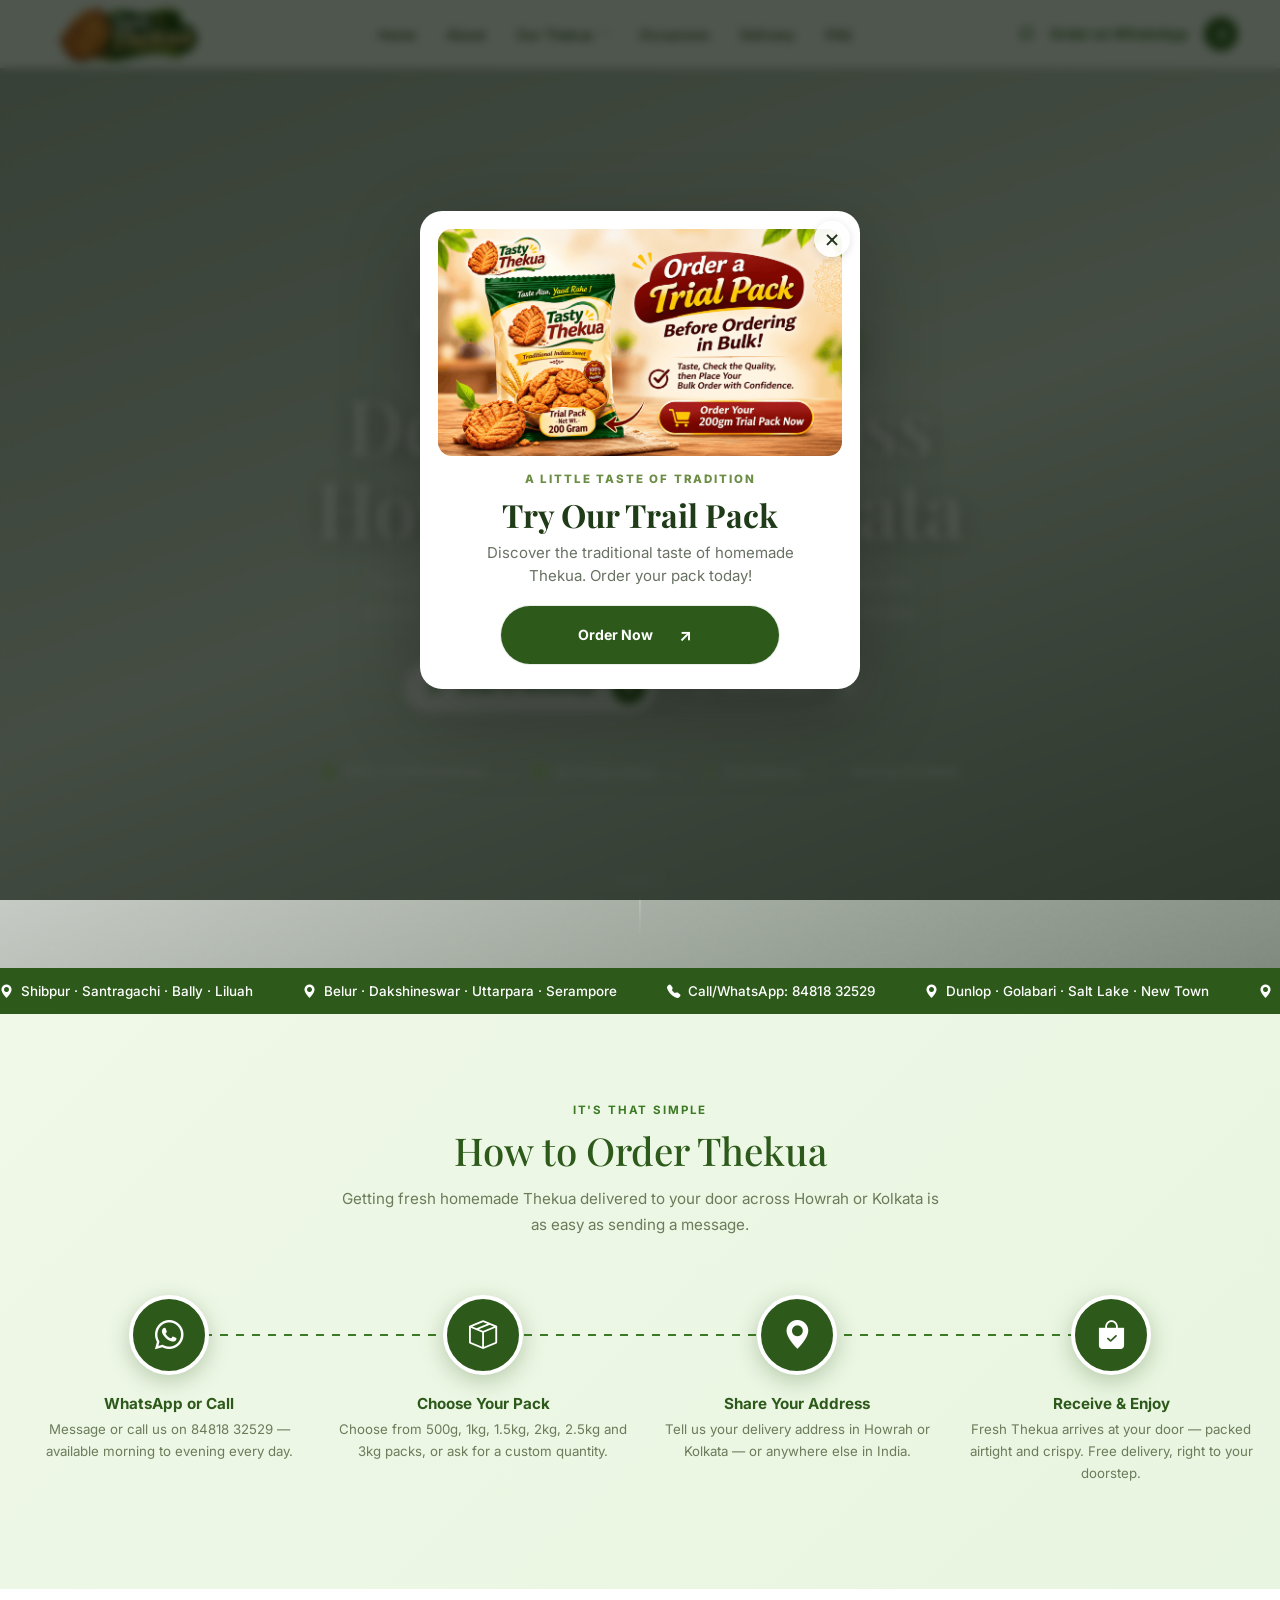
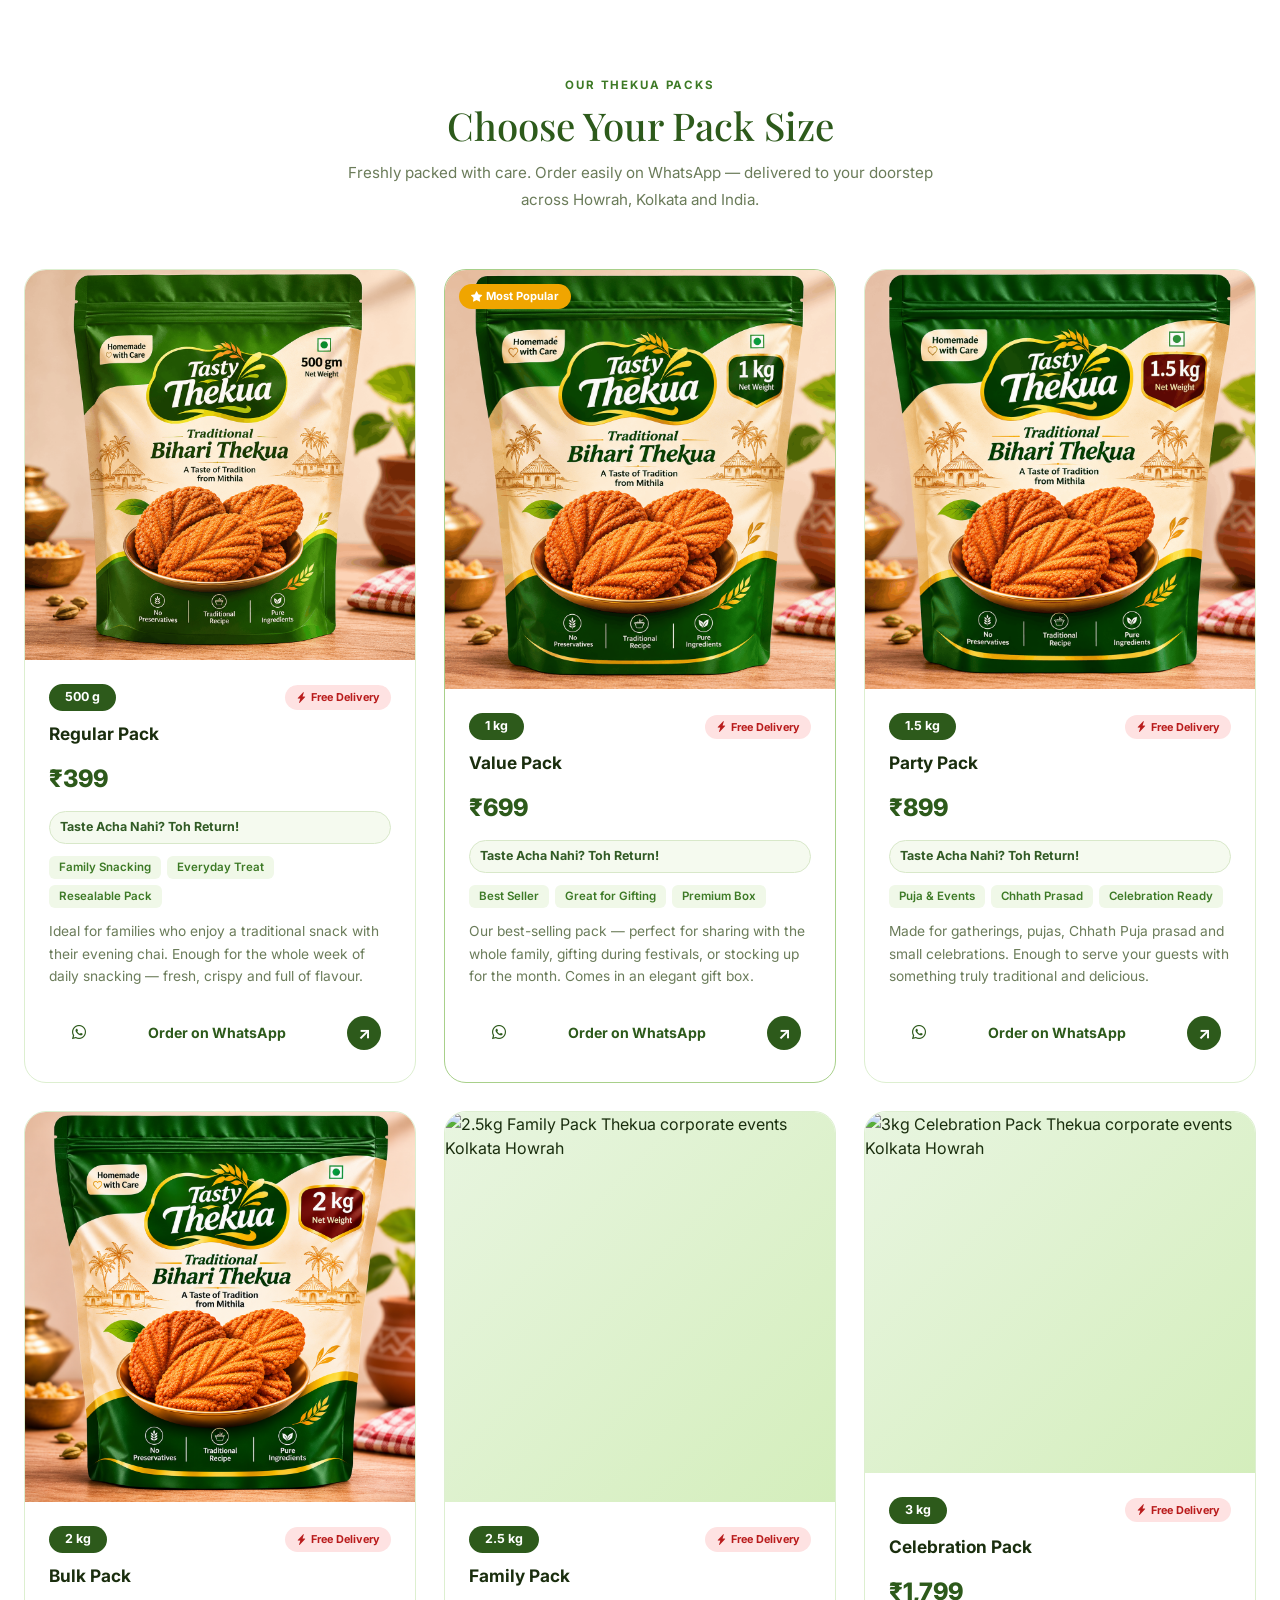
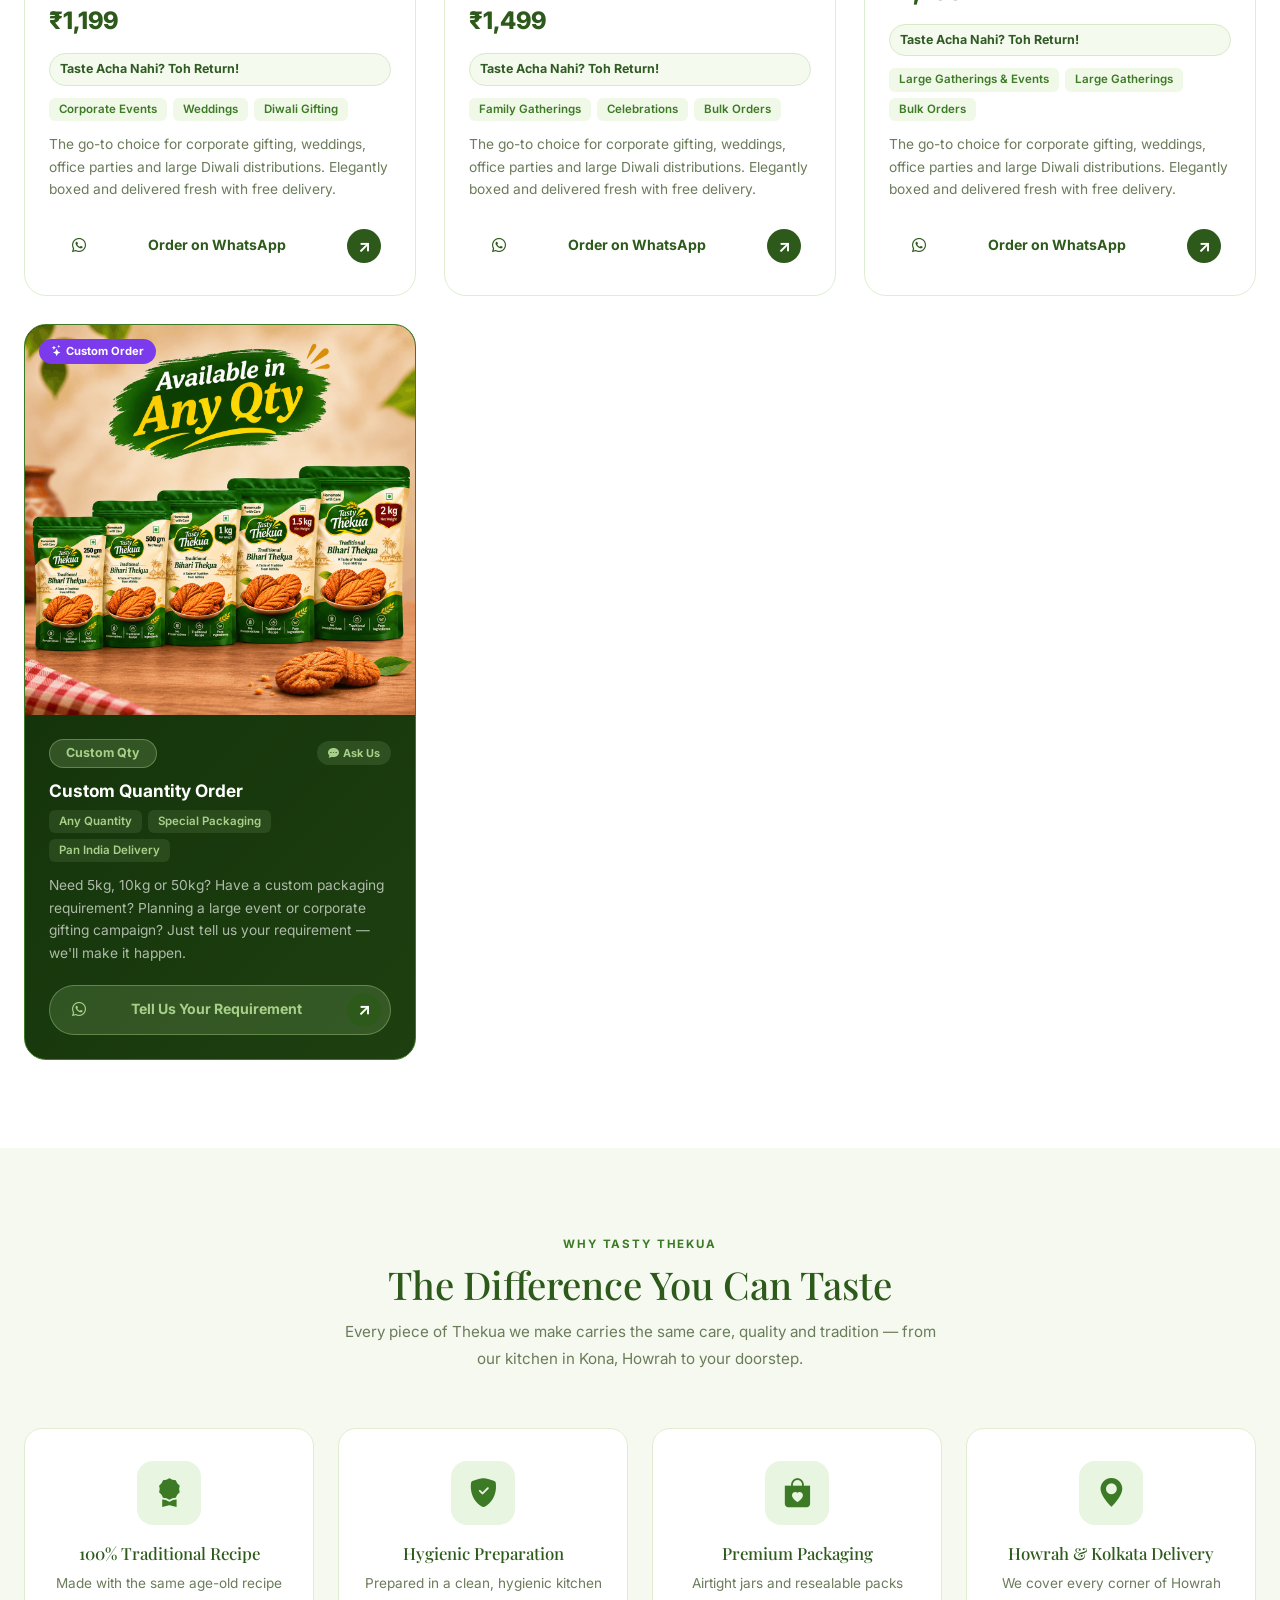
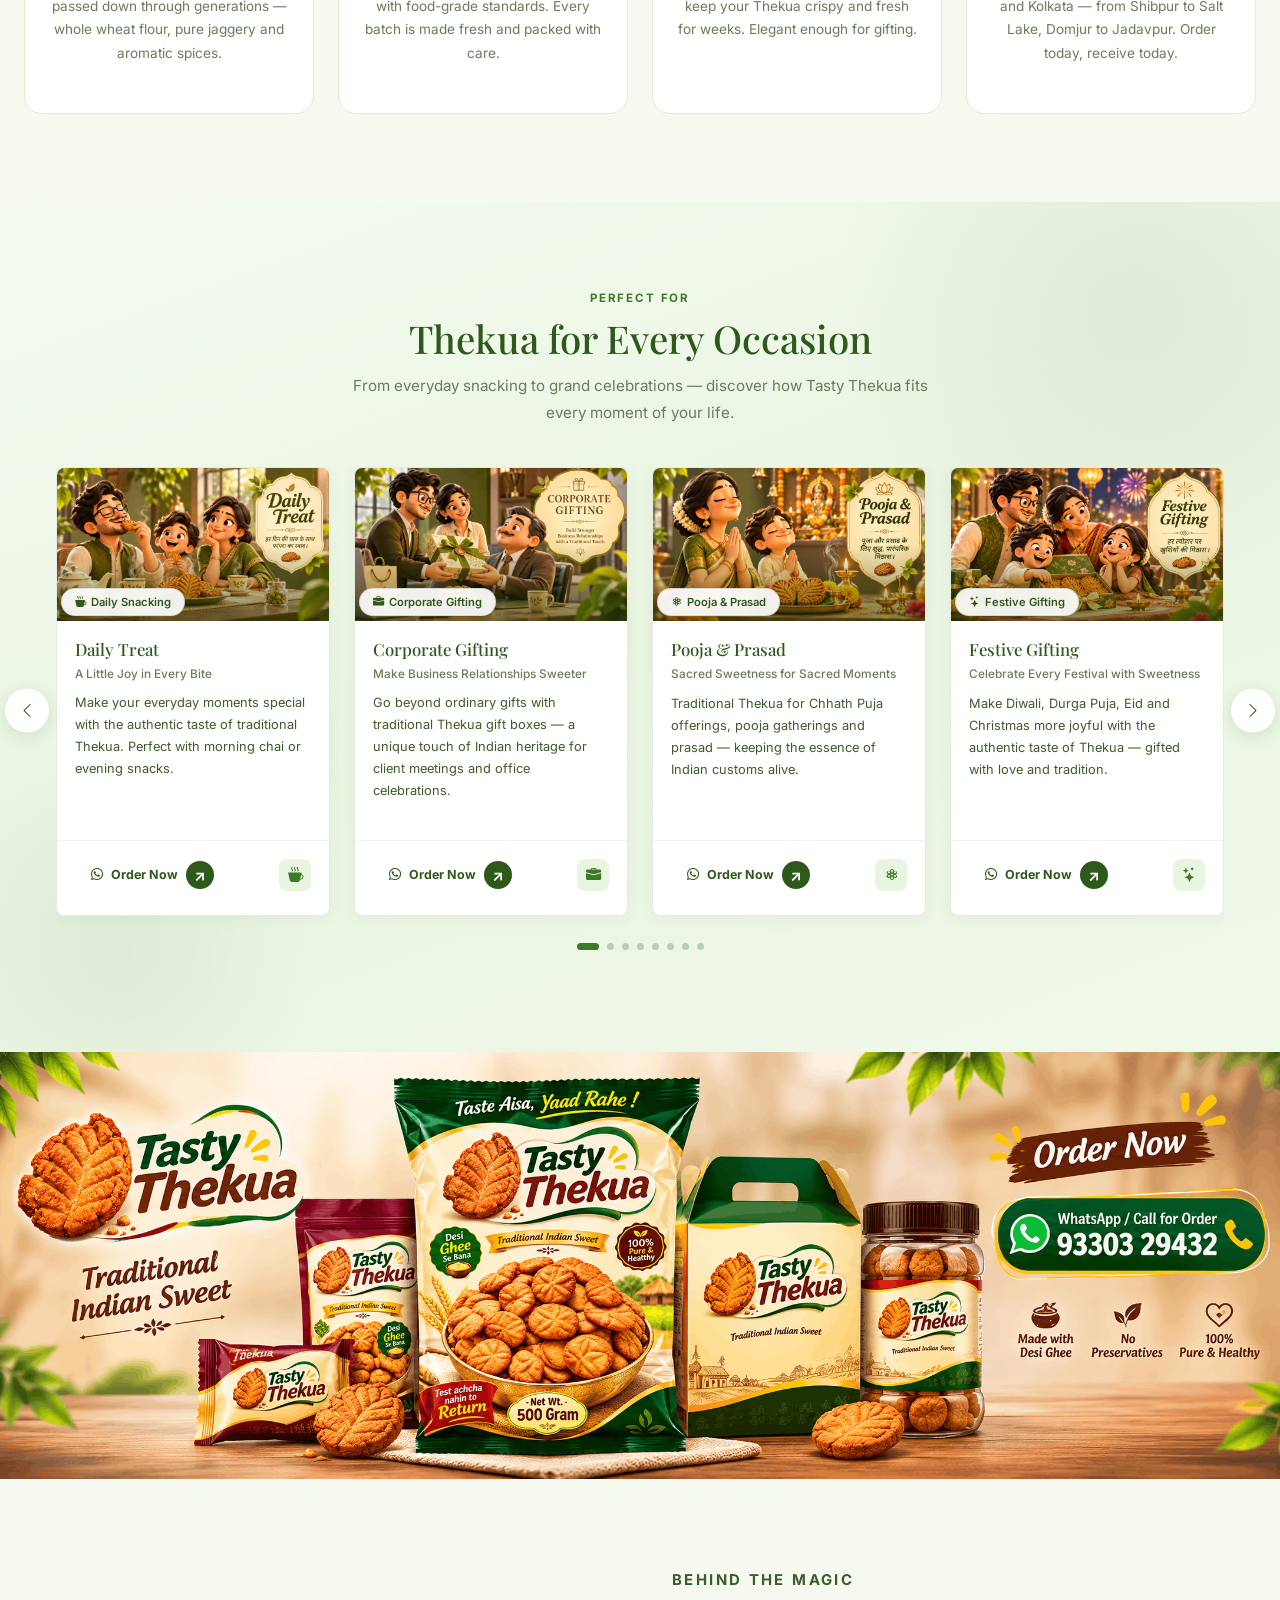
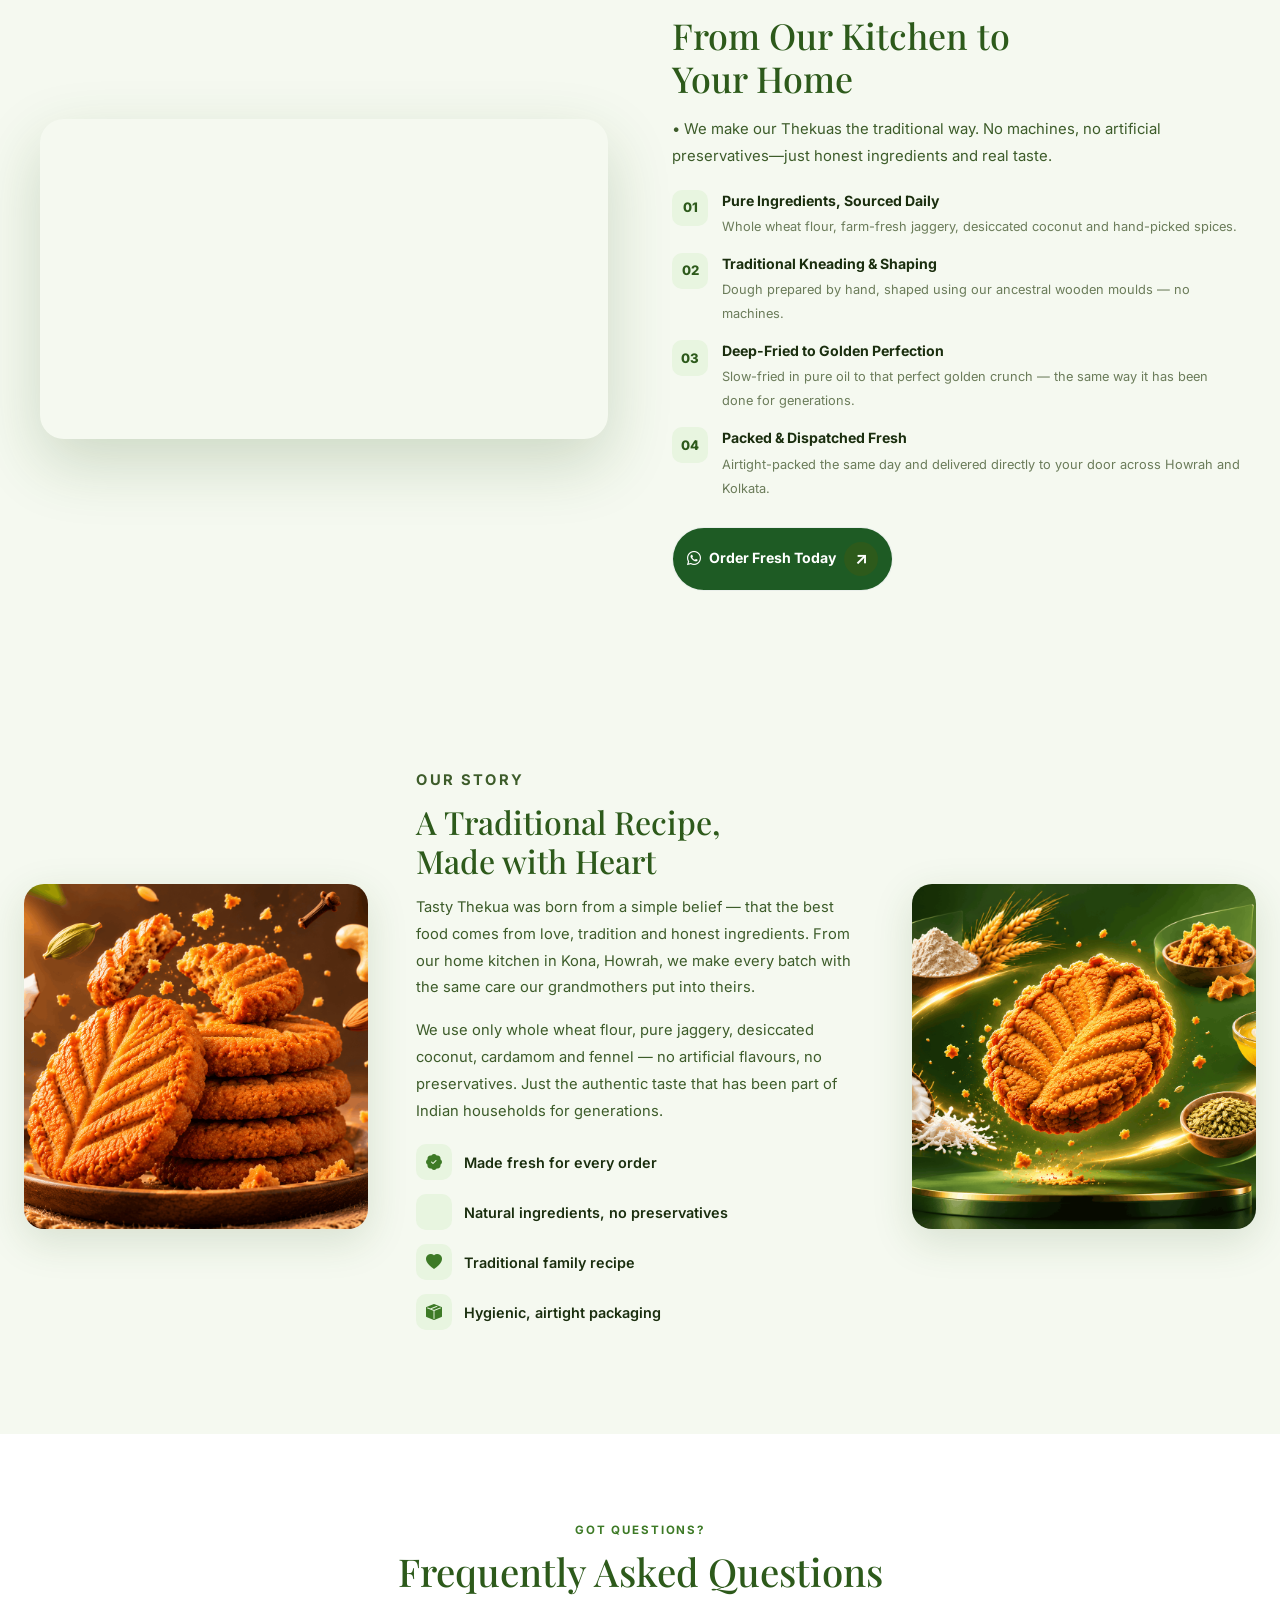
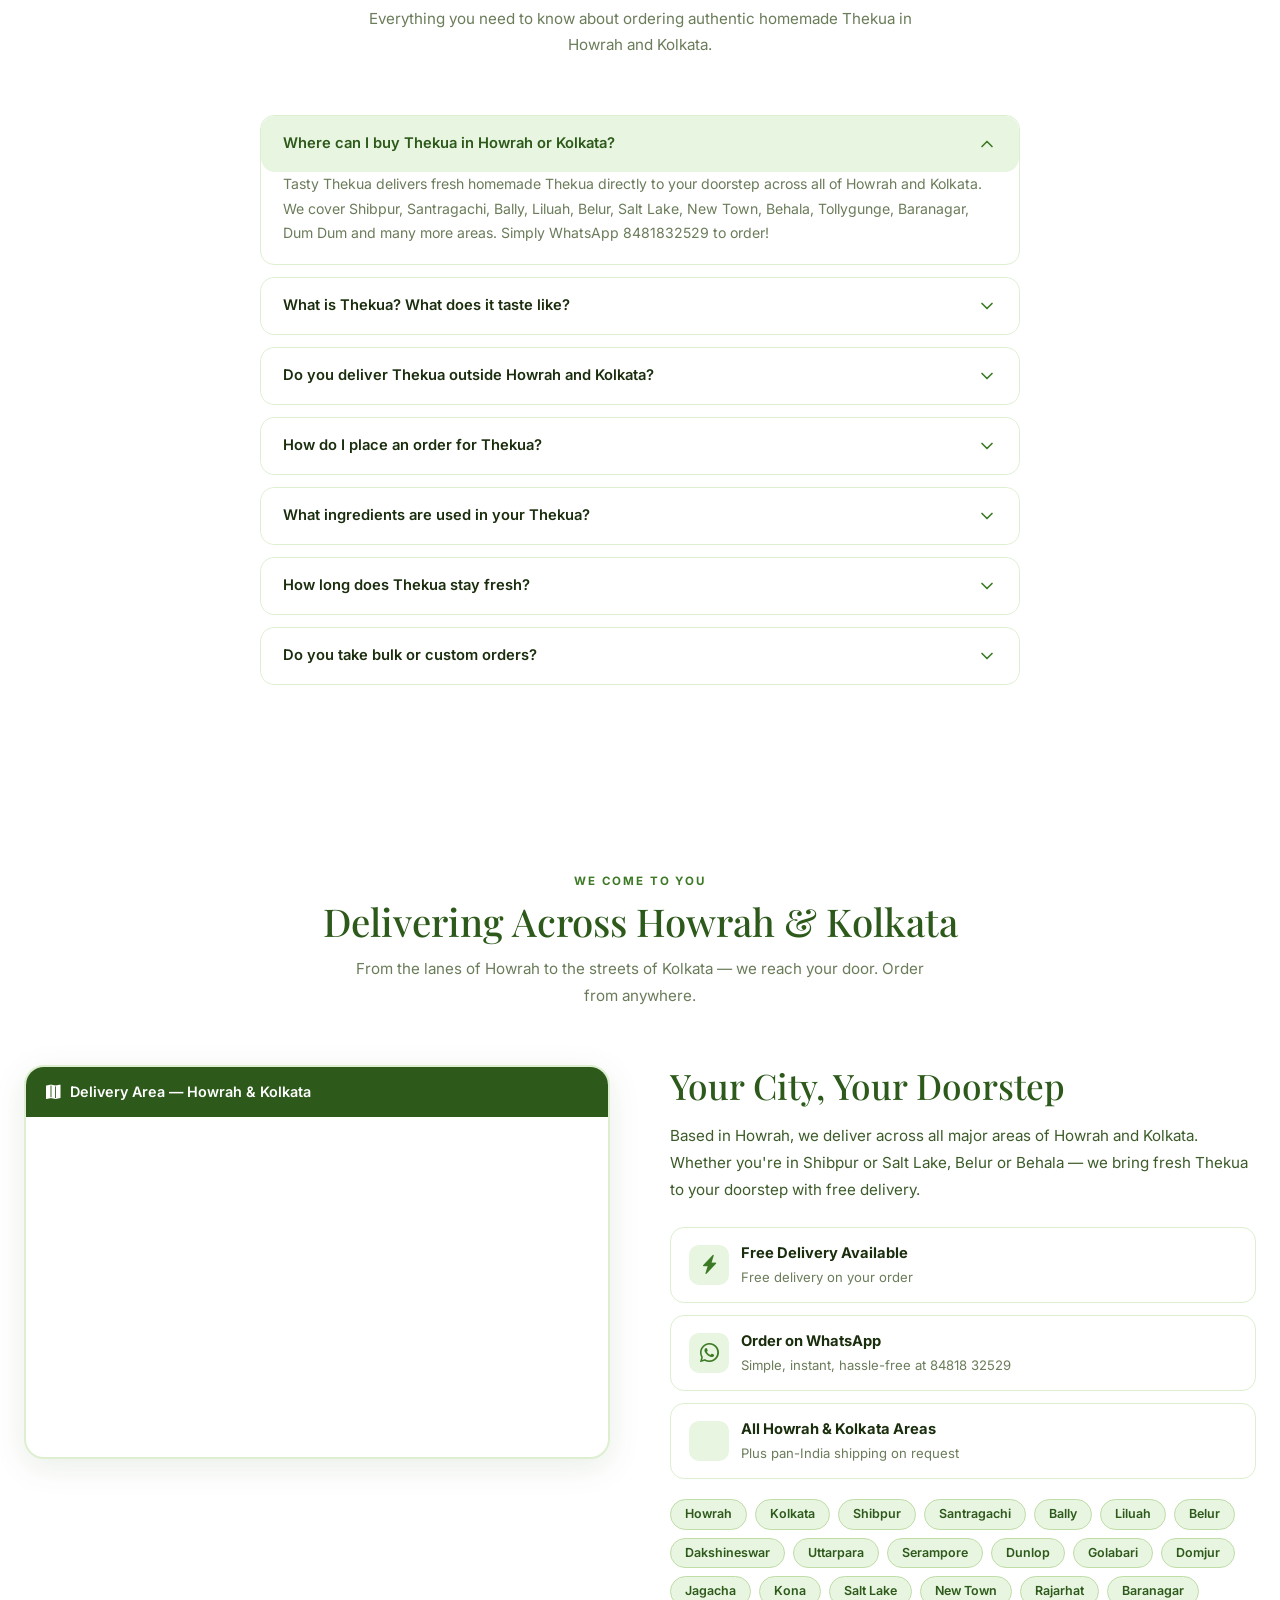
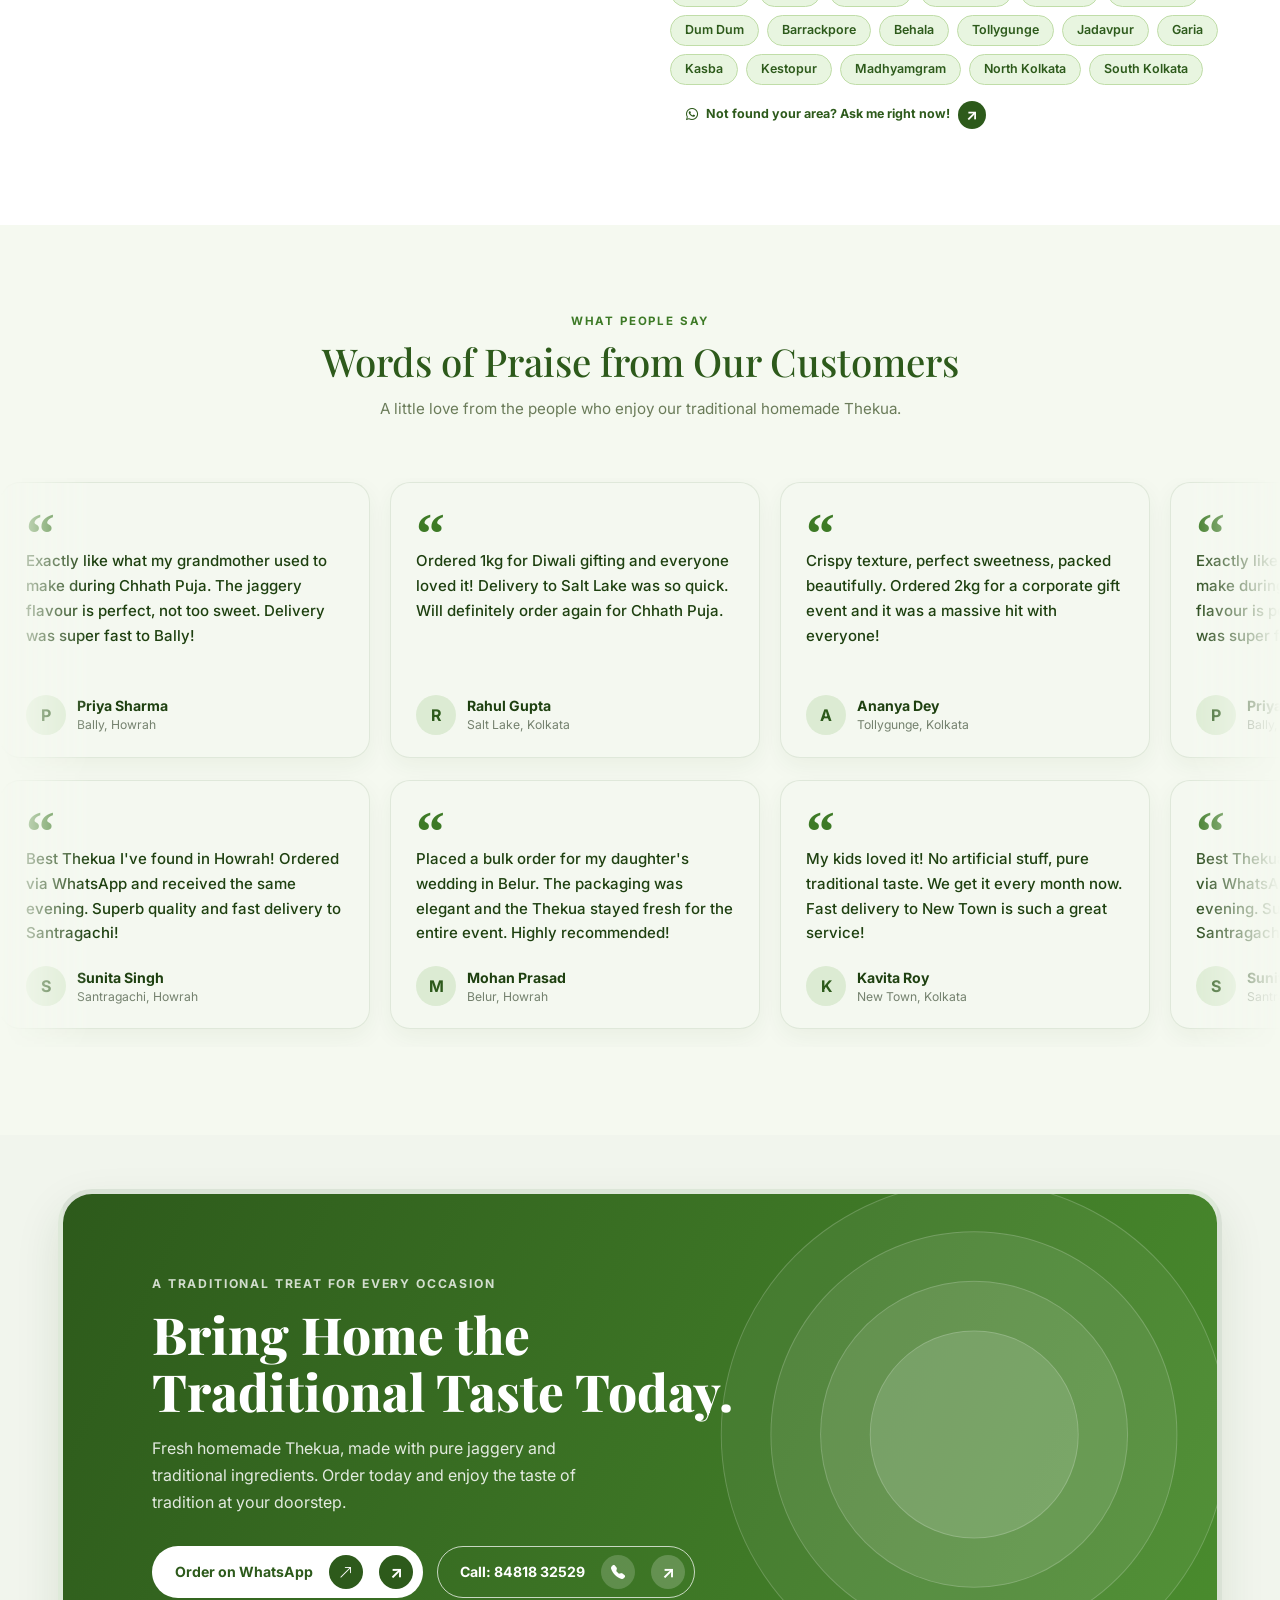
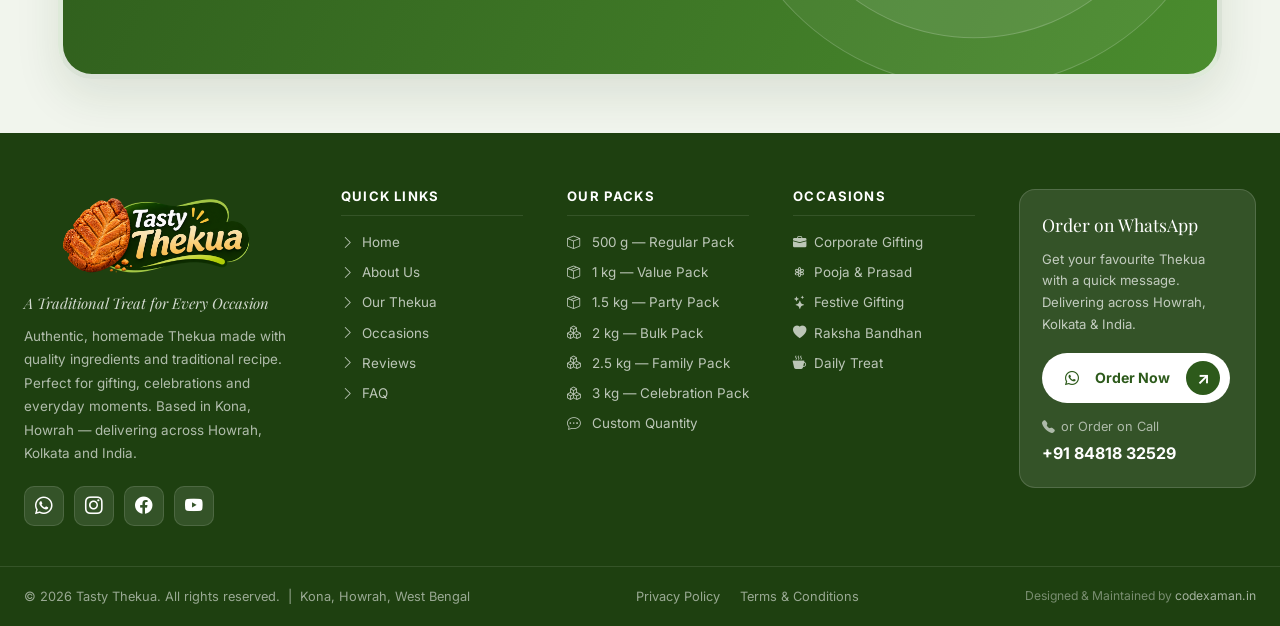
==== index.html @ 109d6547 "sf" ====
<!DOCTYPE html>
<html lang="en">
<head>
  <meta charset="UTF-8" />
  <meta name="viewport" content="width=device-width, initial-scale=1, viewport-fit=cover" />
  <link rel="icon" type="image/png" href="assets/images/fvicon.png" />
  <title>Thekua | Tasty Thekua – Best Homemade Thekua in Howrah & Kolkata | Order on WhatsApp</title>
  <meta name="description"
    content="Order Thekua in Howrah & Kolkata. Free delivery across Shibpur, Santragachi, Bally, Liluah, Belur, Uttarpara, Serampore, Dunlop, Dakshineswar, Golabari, Domjur, Jagacha, Salt Lake, New Town, Behala, Tollygunge & all areas. Traditional recipe, hygienically made. Call/WhatsApp: 8481832529." />
  <meta name="keywords"
    content="thekua, bihari thekua, best thekua in howrah, buy thekua online, thekua seller in kolkata, thekua online, thekua in howrah, thekua in kolkata, best thekua seller online , best thekua available in kolkata, thekua in bihar, thekua shop online, thekua Howrah, thekua Kolkata, thekua near me, buy thekua online, homemade thekua, traditional thekua delivery, thekua gift pack, Chhath Prasad thekua, thekua Shibpur, thekua Santragachi, thekua Bally, thekua Liluah, thekua Uttarpara, thekua Serampore, thekua Dunlop, thekua Dakshineswar, thekua Belur, thekua Golabari, thekua Kona, thekua Domjur, thekua Jagacha, thekua Salt Lake, thekua New Town, thekua Behala, thekua Tollygunge, thekua Barrackpore, thekua Baranagar, thekua Dum Dum, thekua Kasba, thekua Jadavpur, thekua Garia, thekua Rajarhat, thekua North Kolkata, thekua South Kolkata, thekua corporate gifting, thekua Chhath Puja, thekua Diwali, best thekua Kolkata, Tasty Thekua Howrah" />
  <meta name="author" content="Tasty Thekua" />
  <meta name="robots" content="index, follow, max-image-preview:large, max-snippet:-1, max-video-preview:-1" />
  <meta property="og:title" content="Thekua – Tasty Thekua | Best Homemade Thekua in Howrah & Kolkata" />
  <meta property="og:description"
    content="Authentic homemade Thekua from Howrah. Order on WhatsApp. Delivering across Howrah and Kolkata." />
  <meta property="og:type" content="website" />
  <meta property="og:locale" content="en_IN" />
  <meta name="geo.region" content="IN-WB" />
  <meta name="geo.placename" content="Kona, Howrah, West Bengal, India" />
  <meta name="geo.position" content="22.5802;88.2866" />
  <meta name="ICBM" content="22.5802, 88.2866" />
  <link rel="canonical" href="https://tastythekua.in/" />

  <script
    type="application/ld+json">{"@context":"https://schema.org","@type":"FoodEstablishment","name":"Tasty Thekua","description":"Authentic homemade Thekua made with traditional recipe — whole wheat flour, pure jaggery and aromatic spices. Home delivery across Howrah and Kolkata.","url":"https://tastythekua.in/","telephone":"+918481832529","address":{"@type":"PostalAddress","streetAddress":"Kona","addressLocality":"Howrah","addressRegion":"West Bengal","postalCode":"711114","addressCountry":"IN"},"geo":{"@type":"GeoCoordinates","latitude":22.5802,"longitude":88.2866},"servesCuisine":["Indian","Bengali"],"priceRange":"₹","areaServed":["Howrah","Kolkata","Shibpur","Santragachi","Bally","Liluah","Belur","Uttarpara","Serampore","Dunlop","Dakshineswar","Golabari","Domjur","Jagacha","Salt Lake","New Town","Behala","Tollygunge","Barrackpore","Baranagar","Dum Dum","Kasba","Jadavpur","Garia","Rajarhat","Kestopur","Madhyamgram","Barasat","North Kolkata","South Kolkata","West Bengal","India"]}</script>
  <script
    type="application/ld+json">{"@context":"https://schema.org","@type":"FAQPage","mainEntity":[{"@type":"Question","name":"Where can I buy Thekua in Howrah or Kolkata?","acceptedAnswer":{"@type":"Answer","text":"Tasty Thekua delivers fresh homemade Thekua across all of Howrah and Kolkata. WhatsApp 8481832529 to order."}},{"@type":"Question","name":"What is Thekua?","acceptedAnswer":{"@type":"Answer","text":"Thekua is a traditional Indian sweet biscuit made from whole wheat flour, jaggery, coconut and spices. Popular during Chhath Puja as prasad."}},{"@type":"Question","name":"Do you deliver outside Howrah and Kolkata?","acceptedAnswer":{"@type":"Answer","text":"Yes! We deliver pan-India. WhatsApp 8481832529 to arrange shipping anywhere in India."}},{"@type":"Question","name":"How do I order Thekua?","acceptedAnswer":{"@type":"Answer","text":"WhatsApp or call 8481832529, tell us pack size and address, we confirm instantly."}},{"@type":"Question","name":"What ingredients are used?","acceptedAnswer":{"@type":"Answer","text":"Whole wheat flour, pure jaggery, desiccated coconut, cardamom, fennel seeds, refined oil. No preservatives."}},{"@type":"Question","name":"How long does Thekua stay fresh?","acceptedAnswer":{"@type":"Answer","text":"2–3 weeks in an airtight container at room temperature."}},{"@type":"Question","name":"Do you take bulk orders?","acceptedAnswer":{"@type":"Answer","text":"Yes, for weddings, corporate events, Chhath Puja, Diwali and all occasions. Call 8481832529."}}]}</script>

  <!-- Fonts -->
  <link
    href="https://fonts.googleapis.com/css2?family=Playfair+Display:ital,wght@0,600;0,700;1,600;1,700&family=Inter:wght@300;400;500;600;700&display=swap"
    rel="stylesheet" />
  <!-- Bootstrap 5.3 -->
  <link href="https://cdn.jsdelivr.net/npm/bootstrap@5.3.3/dist/css/bootstrap.min.css" rel="stylesheet" />
  <!-- Bootstrap Icons -->
  <link href="https://cdn.jsdelivr.net/npm/bootstrap-icons@1.11.3/font/bootstrap-icons.min.css" rel="stylesheet" />
  <!-- Swiper -->
  <link rel="stylesheet" href="https://cdn.jsdelivr.net/npm/swiper@11.1.4/swiper-bundle.min.css" />
  <link rel="stylesheet" href="assets/css/style.css">

  <!-- Trail Pack First-Visit Popup -->
  <style>
    .trail-promo-overlay {
      position: fixed; inset: 0; z-index: 20000; display: none;
      align-items: center; justify-content: center; padding: 20px;
      background: rgba(12, 22, 10, .72); backdrop-filter: blur(5px);
    }
    .trail-promo-overlay.is-visible { display: flex; }
    .trail-promo-modal {
      position: relative; width: min(440px, 100%); max-height: 90vh;
      overflow-y: auto; background: #fff; border-radius: 22px;
      padding: 18px 18px 24px; text-align: center;
      box-shadow: 0 24px 80px rgba(0,0,0,.28);
      animation: trailPromoIn .28s ease-out;
    }
    .trail-promo-close {
      position: absolute; top: 10px; right: 10px; z-index: 2;
      width: 36px; height: 36px; border: 0; border-radius: 50%;
      background: rgba(255,255,255,.94); color: #26351f;
      font-size: 25px; line-height: 1; cursor: pointer;
      box-shadow: 0 2px 10px rgba(0,0,0,.12);
    }
    .trail-promo-image {
      display: block; width: 100%; max-height: 310px;
      object-fit: contain; border-radius: 14px; margin: 0 auto 15px;
    }
    .trail-promo-kicker {
      color: #6c8d45; font-size: .72rem; font-weight: 800;
      letter-spacing: .16em; text-transform: uppercase; margin-bottom: 7px;
    }
    .trail-promo-title {
      color: #203b18; font-family: 'Playfair Display', Georgia, serif;
      font-size: clamp(1.65rem, 5vw, 2rem); font-weight: 700; margin: 0 0 8px;
    }
    .trail-promo-copy { color: #687263; font-size: .94rem; margin: 0 auto 18px; max-width: 320px; }
    .trail-promo-order {
      display: inline-flex; align-items: center; justify-content: center;
      min-height: 48px; width: min(100%, 280px); padding: 12px 24px;
      border-radius: 999px; background: #2d5a1b; color: #fff;
      text-decoration: none; font-weight: 700; transition: background .2s, transform .2s;
    }
    .trail-promo-order:hover { background: #1f4312; color: #fff; transform: translateY(-1px); }
    @keyframes trailPromoIn { from { opacity: 0; transform: translateY(12px) scale(.98); } to { opacity: 1; transform: translateY(0) scale(1); } }
    @media (max-width: 480px) {
      .trail-promo-overlay { padding: 14px; }
      .trail-promo-modal { padding: 14px 14px 20px; border-radius: 18px; }
      .trail-promo-image { max-height: 260px; }
    }
    @media (prefers-reduced-motion: reduce) {
      .trail-promo-modal { animation: none; }
      .trail-promo-order { transition: none; }
    }
  </style>

</head>

<body>


  <!-- Trail Pack First-Visit Popup -->
  <div class="trail-promo-overlay" id="trailPromoModal" aria-hidden="true">
    <div class="trail-promo-modal" role="dialog" aria-modal="true" aria-labelledby="trailPromoTitle">
      <button class="trail-promo-close" id="trailPromoClose" type="button" aria-label="Close popup">&times;</button>
      <img class="trail-promo-image" src="assets/images/trail.png" alt="Tasty Thekua Trail Pack">
      <div class="trail-promo-kicker">A little taste of tradition</div>
      <h2 class="trail-promo-title" id="trailPromoTitle">Try Our Trail Pack</h2>
      <p class="trail-promo-copy">Discover the traditional taste of homemade Thekua. Order your pack today!</p>
      <a class="trail-promo-order" href="https://wa.me/918481832529?text=Hi!%20I%27d%20like%20to%20order%20the%20Trail%20Pack." target="_blank" rel="noopener noreferrer">Order Now</a>
    </div>
  </div>

  <!-- ═══ NAVBAR ═══ -->
  <nav id="navbar" aria-label="Main navigation">
    <div class="nav-wrap">
      <a href="/" class="logo" aria-label="Tasty Thekua Home">
        <!-- <svg width="36" height="36" viewBox="0 0 38 38" fill="none" aria-hidden="true"><circle cx="19" cy="19" r="19" fill="#e8f5e0"/><path d="M19 7C13 13 11 17 13 23C15 27 23 27 25 23C27 17 25 13 19 7Z" fill="#2d5a1b"/><path d="M19 7C19 13 19 19 19 27" stroke="rgba(255,255,255,.5)" stroke-width="1.5"/></svg>
      <div class="logo-text"><span>Tasty</span><span>Thekua</span></div> -->
        <img src="assets/images/logo.png" alt="" srcset="" style="width: 200px;">
      </a>

      <div class="nav-center">
        <a href="/" class="nav-link-c">Home</a>
        <a href="#about" class="nav-link-c">About</a>

        <!-- Our Thekua — fullwidth mega -->
        <div class="nav-item" id="megaItem">
          <span class="nav-link-c" id="megaTrigger">Our Thekua <i class="bi bi-chevron-down nav-arrow"
              id="megaArrow"></i></span>

          <!-- Full-width panel -->
          <div class="mega-panel" id="megaPanel" role="region" aria-label="Product menu">
            <div class="mega-panel-inner">
              <div class="mega-top-row">
                <div>
                  <div class="mega-top-title">Our Thekua Packs</div>
                  <div class="mega-top-sub">Fresh, homemade &amp; delivered to your door across Howrah, Kolkata &amp;
                    India</div>
                </div>
                <div class="same-day-pill"><i class="bi bi-lightning-charge-fill"></i> Free Delivery Available</div>
              </div>

              <div class="mega-products-grid">
                <!-- 500g -->
                <div class="mega-pack-card">
                  <img class="mega-pack-img" src="assets/images/500gm.png" alt="500g Thekua pack" loading="lazy" />
                  <div class="mega-weight-badge">500 g</div>
                  <div class="mega-pack-name">Regular Pack</div>
                  <div class="mega-pack-price" style="font-size:1rem;font-weight:800;color:var(--green-dark);margin:7px 0;">₹399</div>
                  <div class="mega-pack-use">Family Snacking</div>
                  <div class="mega-same-day-tag"><i class="bi bi-lightning-charge-fill"></i> Free Delivery</div>
                  <a href="https://wa.me/918481832529?text=Hi! I'd like to order the 500g Regular Pack of Thekua."
                    class="mega-order-btn"><i class="bi bi-whatsapp"></i> Order Now</a>
                </div>
                <!-- 1kg Popular -->
                <div class="mega-pack-card" style="border-color:#a8d08a;background:#fafff7;">
                  <div class="mega-popular-ribbon"><i class="bi bi-star-fill me-1"></i>Most Popular</div>
                  <img class="mega-pack-img" src="assets/images/1kg.png" alt="1kg Thekua value pack" loading="lazy" />
                  <div class="mega-weight-badge">1 kg</div>
                  <div class="mega-pack-name">Value Pack</div>
                  <div class="mega-pack-price" style="font-size:1rem;font-weight:800;color:var(--green-dark);margin:7px 0;">₹699</div>
                  <div class="mega-pack-use">Best Value</div>
                  <div class="mega-same-day-tag"><i class="bi bi-lightning-charge-fill"></i> Free Delivery</div>
                  <a href="https://wa.me/918481832529?text=Hi! I'd like to order the 1kg Value Pack of Thekua."
                    class="mega-order-btn"><i class="bi bi-whatsapp"></i> Order Now</a>
                </div>
                <!-- 1.5kg -->
                <div class="mega-pack-card">
                  <img class="mega-pack-img" src="assets/images/1.5kg.png" alt="1.5kg party Thekua" loading="lazy" />
                  <div class="mega-weight-badge">1.5 kg</div>
                  <div class="mega-pack-name">Party Pack</div>
                  <div class="mega-pack-price" style="font-size:1rem;font-weight:800;color:var(--green-dark);margin:7px 0;">₹899</div>
                  <div class="mega-pack-use">Puja &amp; Events</div>
                  <div class="mega-same-day-tag"><i class="bi bi-lightning-charge-fill"></i> Free Delivery</div>
                  <a href="https://wa.me/918481832529?text=Hi! I'd like to order the 1.5kg Party Pack of Thekua."
                    class="mega-order-btn"><i class="bi bi-whatsapp"></i> Order Now</a>
                </div>
                <!-- 2kg -->
                <div class="mega-pack-card">
                  <img class="mega-pack-img" src="assets/images/2kg.png" alt="2kg bulk Thekua" loading="lazy" />
                  <div class="mega-weight-badge">2 kg</div>
                  <div class="mega-pack-name">Bulk Pack</div>
                  <div class="mega-pack-price" style="font-size:1rem;font-weight:800;color:var(--green-dark);margin:7px 0;">₹1,199</div>
                  <div class="mega-pack-use">Corporate &amp; Gifting</div>
                  <div class="mega-same-day-tag"><i class="bi bi-lightning-charge-fill"></i> Free Delivery</div>
                  <a href="https://wa.me/918481832529?text=Hi! I'd like to order the 2kg Bulk Pack of Thekua."
                    class="mega-order-btn"><i class="bi bi-whatsapp"></i> Order Now</a>
                </div>
                <!-- 2.5kg -->
                <div class="mega-pack-card">
                  <img class="mega-pack-img" src="assets/images/2.5kg.png" alt="2.5kg bulk Thekua" loading="lazy" />
                  <div class="mega-weight-badge">2.5 kg</div>
                  <div class="mega-pack-name">Family Pack</div>
                  <div class="mega-pack-price" style="font-size:1rem;font-weight:800;color:var(--green-dark);margin:7px 0;">₹1,499</div>
                  <div class="mega-pack-use">Large Family Orders</div>
                  <div class="mega-same-day-tag"><i class="bi bi-lightning-charge-fill"></i> Free Delivery</div>
                  <a href="https://wa.me/918481832529?text=Hi! I'd like to order the 2.5kg Family Pack of Thekua."
                    class="mega-order-btn"><i class="bi bi-whatsapp"></i> Order Now</a>
                </div>

                <!-- 3kg -->
                <div class="mega-pack-card">
                  <img class="mega-pack-img" src="assets/images/3kg.png" alt="3kg bulk Thekua" loading="lazy" />
                  <div class="mega-weight-badge">3 kg</div>
                  <div class="mega-pack-name">Celebration Pack</div>
                  <div class="mega-pack-price" style="font-size:1rem;font-weight:800;color:var(--green-dark);margin:7px 0;">₹1,799</div>
                  <div class="mega-pack-use">Weddings &amp; Events</div>
                  <div class="mega-same-day-tag"><i class="bi bi-lightning-charge-fill"></i> Free Delivery</div>
                  <a href="https://wa.me/918481832529?text=Hi! I'd like to order the 3kg Celebration Pack of Thekua."
                    class="mega-order-btn"><i class="bi bi-whatsapp"></i> Order Now</a>
                </div>

                <!-- Custom -->
                <div class="mega-pack-card"
                  style="background:linear-gradient(135deg,#f8fdf4,#edf8e4);border-color:#c0dda8;">
                  <img class="mega-pack-img" src="assets/images/any.png" alt="Custom quantity Thekua" loading="lazy"
                    style="background:#e8f5e0;" />
                  <div class="mega-weight-badge" style="background:#7c3aed;">Custom</div>
                  <div class="mega-pack-name">Custom Order</div>
                  <div class="mega-pack-use">Any Quantity</div>
                  <div class="mega-same-day-tag" style="background:#ede9fe;color:#6d28d9;"><i
                      class="bi bi-chat-dots-fill"></i> Ask Us</div>
                  <a href="https://wa.me/918481832529?text=Hi! I need a custom quantity of Thekua."
                    class="mega-order-btn" style="background:#7c3aed;"><i class="bi bi-chat-dots-fill"></i> Ask on
                    WhatsApp</a>
                </div>
              </div>

              <div class="mega-bottom-bar">
                <p><i class="bi bi-gift-fill me-2" style="color:var(--green-mid)"></i>Need <strong>corporate gifting,
                    wedding orders or bulk Chhath Puja prasad?</strong> We handle any quantity with custom packaging —
                  just tell us your requirement.</p>
                <a href="https://wa.me/918481832529?text=Hi! I need Thekua for a bulk or special order. Can you help?"
                  class="mega-wa-cta"><i class="bi bi-whatsapp"></i> Discuss on WhatsApp</a>
              </div>
            </div>
          </div>
          <!-- backdrop -->
          <div class="mega-backdrop" id="megaBackdrop"></div>
        </div>

        <a href="#occasions" class="nav-link-c">Occasions</a>
        <a href="#delivery" class="nav-link-c">Delivery</a>
        <a href="#faq" class="nav-link-c">FAQ</a>
      </div>

      <a href="https://wa.me/918481832529" class="nav-btn"><i class="bi bi-whatsapp"></i> Order on WhatsApp</a>
      <button class="hamburger" id="hamburger" aria-label="Open menu" aria-expanded="false">
        <span></span><span></span><span></span>
      </button>
    </div>
  </nav>

  <!-- Mobile Drawer -->
  <div id="mobileDrawer" role="dialog" aria-label="Mobile navigation">
    <a href="/" class="mob-nav-link">Home</a>
    <a href="#about" class="mob-nav-link">About</a>
    <div class="mob-nav-link" id="mobPacksBtn" style="cursor:pointer;">Our Thekua <i class="bi bi-chevron-down"></i>
    </div>
    <div class="mob-sub" id="mobPacksSub">
      <a href="#packs" class="mob-sub-link"><i class="bi bi-box me-2"></i>500g Regular Pack</a>
      <a href="#packs" class="mob-sub-link"><i class="bi bi-box-seam me-2"></i>1kg Value Pack</a>
      <a href="#packs" class="mob-sub-link"><i class="bi bi-box-seam me-2"></i>1.5kg Party Pack</a>
      <a href="#packs" class="mob-sub-link"><i class="bi bi-boxes me-2"></i>2kg Bulk Pack</a>
      <a href="#packs" class="mob-sub-link"><i class="bi bi-boxes me-2"></i>2.5kg Family Pack</a>
      <a href="#packs" class="mob-sub-link"><i class="bi bi-boxes me-2"></i>3kg Celebration Pack</a>
      <a href="https://wa.me/918481832529?text=Hi! I need a custom quantity of Thekua." class="mob-sub-link"><i
          class="bi bi-chat-dots me-2"></i>Custom Quantity</a>
    </div>
    <a href="#occasions" class="mob-nav-link">Occasions</a>
    <a href="#delivery" class="mob-nav-link">Delivery Areas</a>
    <a href="#faq" class="mob-nav-link">FAQ</a>
    <div style="padding:20px 24px;">
      <a href="https://wa.me/918481832529" class="btn-wa-f w-100 justify-content-center"><i class="bi bi-whatsapp"></i>
        Order on WhatsApp</a>
    </div>
  </div>

  <!-- ═══════════════════════════════════
     HERO — full-screen video background
════════════════════════════════════ -->
  <section class="hero" aria-label="Hero section">
    <!-- Background video — autoplay loop muted -->
    <video class="hero-video-bg" autoplay muted loop playsinline preload="auto"
      poster="https://placehold.co/1920x1080/0f2d08/a8d08a?text=">
      <!-- Replace src with your actual video file -->
      <source src="hero-vdo.mp4" type="video/mp4" />
    </video>
    <!-- Fallback bg if video fails -->
    <!-- <div style="position:absolute;inset:0;background:linear-gradient(135deg,#0f2d08,#1e4010,#2d5a1b);z-index:0;"></div> -->

    <div class="hero-overlay"></div>
    <div class="hero-grain"></div>

    <div class="hero-content">
      <div class="hero-eyebrow">
        <span class="hero-eyebrow-dot"></span>
        Howrah's Most Loved Homemade Thekua
      </div>
      <h1>Tasty <em>Thekua</em><br>Delivered Across<br>Howrah &amp; Kolkata</h1>
      <p class="hero-sub">Traditional homemade Thekua made with pure jaggery, whole wheat and aromatic spices — your
        city, your doorstep. Order on WhatsApp in minutes.</p>
      <div class="hero-btns">
        <a href="https://wa.me/918481832529" class="btn-hero-primary"><i class="bi bi-whatsapp"></i> Order on
          WhatsApp</a>
        <a href="#packs" class="btn-hero-outline"><i class="bi bi-box-seam"></i> See All Packs</a>
      </div>
      <div class="hero-trust">
        <div class="trust-item"><i class="bi bi-patch-check-fill"></i>100% Traditional Recipe</div>
        <div class="trust-item"><i class="bi bi-shield-fill-check"></i>No Preservatives</div>
        <div class="trust-item"><i class="bi bi-lightning-charge-fill"></i>Free Delivery</div>
        <div class="trust-item"><i class="bi bi-geo-heart-fill"></i>Howrah &amp; Kolkata</div>
      </div>
    </div>

    <div class="hero-scroll" aria-hidden="true">
      <span>Scroll</span>
      <div class="scroll-line"></div>
    </div>
  </section>

  <!-- ═══ STRIP ═══ -->
  <div class="delivery-strip" aria-label="Delivery areas marquee">
    <div class="strip-track">
      <div class="strip-item"><i class="bi bi-geo-alt-fill"></i> Shibpur · Santragachi · Bally · Liluah</div>
      <div class="strip-item"><i class="bi bi-geo-alt-fill"></i> Belur · Dakshineswar · Uttarpara · Serampore</div>
      <div class="strip-item"><i class="bi bi-telephone-fill"></i> Call/WhatsApp: 84818 32529</div>
      <div class="strip-item"><i class="bi bi-geo-alt-fill"></i> Dunlop · Golabari · Salt Lake · New Town</div>
      <div class="strip-item"><i class="bi bi-geo-alt-fill"></i> Behala · Tollygunge · Jadavpur · Garia</div>
      <div class="strip-item"><i class="bi bi-geo-alt-fill"></i> Baranagar · Dum Dum · Barrackpore · Rajarhat</div>
      <div class="strip-item"><i class="bi bi-geo-alt-fill"></i> Domjur · Jagacha · Kestopur · Madhyamgram</div>
      <div class="strip-item"><i class="bi bi-geo-alt-fill"></i> Shibpur · Santragachi · Bally · Liluah</div>
      <div class="strip-item"><i class="bi bi-geo-alt-fill"></i> Belur · Dakshineswar · Uttarpara · Serampore</div>
      <div class="strip-item"><i class="bi bi-telephone-fill"></i> Call/WhatsApp: 84818 32529</div>
      <div class="strip-item"><i class="bi bi-geo-alt-fill"></i> Dunlop · Golabari · Salt Lake · New Town</div>
      <div class="strip-item"><i class="bi bi-geo-alt-fill"></i> Behala · Tollygunge · Jadavpur · Garia</div>
      <div class="strip-item"><i class="bi bi-geo-alt-fill"></i> Baranagar · Dum Dum · Barrackpore · Rajarhat</div>
      <div class="strip-item"><i class="bi bi-geo-alt-fill"></i> Domjur · Jagacha · Kestopur · Madhyamgram</div>
    </div>
  </div>

    <!-- ═══ HOW TO ORDER ═══ -->
  <section class="section how-section">
    <div class="section-inner">
      <p class="sec-eyebrow">It's That Simple</p>
      <h2 class="sec-title">How to Order Thekua</h2>
      <p class="sec-sub">Getting fresh homemade Thekua delivered to your door across Howrah or Kolkata is as easy as
        sending a message.</p>
      <div class="how-grid">
        <div class="how-step reveal">
          <div class="step-circle"><i class="bi bi-whatsapp"></i></div>
          <h3>WhatsApp or Call</h3>
          <p>Message or call us on 84818 32529 — available morning to evening every day.</p>
        </div>
        <div class="how-step reveal">
          <div class="step-circle"><i class="bi bi-box-seam"></i></div>
          <h3>Choose Your Pack</h3>
          <p>Choose from 500g, 1kg, 1.5kg, 2kg, 2.5kg and 3kg packs, or ask for a custom quantity.</p>
        </div>
        <div class="how-step reveal">
          <div class="step-circle"><i class="bi bi-geo-alt-fill"></i></div>
          <h3>Share Your Address</h3>
          <p>Tell us your delivery address in Howrah or Kolkata — or anywhere else in India.</p>
        </div>
        <div class="how-step reveal">
          <div class="step-circle"><i class="bi bi-bag-check-fill"></i></div>
          <h3>Receive &amp; Enjoy</h3>
          <p>Fresh Thekua arrives at your door — packed airtight and crispy. Free delivery, right to your doorstep.</p>
        </div>
      </div>
    </div>
  </section>

  <!-- ═══ PACKS ═══ -->
  <section class="section" id="packs">
    <div class="section-inner">
      <p class="sec-eyebrow">Our Thekua Packs</p>
      <h2 class="sec-title">Choose Your Pack Size</h2>
      <p class="sec-sub">Freshly packed with care. Order easily on WhatsApp — delivered to your doorstep across Howrah,
        Kolkata and India.</p>
      <div class="packs-grid">

        <div class="pack-card reveal">
          <div class="pack-img-wrap"><img src="assets/images/500gm.png" alt="500g Regular Pack Thekua family snacking"
              loading="lazy" /></div>
          <div class="pack-body">
            <div class="pack-top-row"><span class="pack-tag">500 g</span><span class="same-day-mini"><i
                  class="bi bi-lightning-charge-fill"></i> Free Delivery</span></div>
            <p class="pack-name">Regular Pack</p>
            <p class="pack-price" style="font-size:1.5rem;font-weight:800;color:var(--green-dark);margin:8px 0 14px;">₹399</p>
            <p class="taste-guarantee" style="display:inline-block;margin:0 0 12px;padding:6px 10px;border:1px solid #d8e8c9;border-radius:20px;background:#f5faef;color:#315b25;font-size:.78rem;font-weight:700;">Taste Acha Nahi? Toh Return!</p>
            <div class="pack-features"><span class="pack-feat">Family Snacking</span><span class="pack-feat">Everyday
                Treat</span><span class="pack-feat">Resealable Pack</span></div>
            <p class="pack-desc">Ideal for families who enjoy a traditional snack with their evening chai. Enough for
              the whole week of daily snacking — fresh, crispy and full of flavour.</p>
            <a href="https://wa.me/918481832529?text=Hi! I'd like to order the 500g Regular Pack of Thekua."
              class="btn-wa-pack"><i class="bi bi-whatsapp"></i> Order on WhatsApp</a>
          </div>
        </div>

        <div class="pack-card reveal" style="border-color:#a8d08a;">
          <div class="pack-popular-badge"><i class="bi bi-star-fill me-1"></i>Most Popular</div>
          <div class="pack-img-wrap"><img src="assets/images/1kg.png"
              alt="1kg Value Pack best seller Thekua gift Howrah" loading="lazy" /></div>
          <div class="pack-body">
            <div class="pack-top-row"><span class="pack-tag">1 kg</span><span class="same-day-mini"><i
                  class="bi bi-lightning-charge-fill"></i> Free Delivery</span></div>
            <p class="pack-name">Value Pack</p>
            <p class="pack-price" style="font-size:1.5rem;font-weight:800;color:var(--green-dark);margin:8px 0 14px;">₹699</p>
            <p class="taste-guarantee" style="display:inline-block;margin:0 0 12px;padding:6px 10px;border:1px solid #d8e8c9;border-radius:20px;background:#f5faef;color:#315b25;font-size:.78rem;font-weight:700;">Taste Acha Nahi? Toh Return!</p>
            <div class="pack-features"><span class="pack-feat">Best Seller</span><span class="pack-feat">Great for
                Gifting</span><span class="pack-feat">Premium Box</span></div>
            <p class="pack-desc">Our best-selling pack — perfect for sharing with the whole family, gifting during
              festivals, or stocking up for the month. Comes in an elegant gift box.</p>
            <a href="https://wa.me/918481832529?text=Hi! I'd like to order the 1kg Value Pack of Thekua."
              class="btn-wa-pack"><i class="bi bi-whatsapp"></i> Order on WhatsApp</a>
          </div>
        </div>

        <div class="pack-card reveal">
          <div class="pack-img-wrap"><img src="assets/images/1.5kg.png"
              alt="1.5kg Party Pack Thekua puja gatherings Howrah" loading="lazy" /></div>
          <div class="pack-body">
            <div class="pack-top-row"><span class="pack-tag">1.5 kg</span><span class="same-day-mini"><i
                  class="bi bi-lightning-charge-fill"></i> Free Delivery</span></div>
            <p class="pack-name">Party Pack</p>
            <p class="pack-price" style="font-size:1.5rem;font-weight:800;color:var(--green-dark);margin:8px 0 14px;">₹899</p>
            <p class="taste-guarantee" style="display:inline-block;margin:0 0 12px;padding:6px 10px;border:1px solid #d8e8c9;border-radius:20px;background:#f5faef;color:#315b25;font-size:.78rem;font-weight:700;">Taste Acha Nahi? Toh Return!</p>
            <div class="pack-features"><span class="pack-feat">Puja &amp; Events</span><span class="pack-feat">Chhath
                Prasad</span><span class="pack-feat">Celebration Ready</span></div>
            <p class="pack-desc">Made for gatherings, pujas, Chhath Puja prasad and small celebrations. Enough to serve
              your guests with something truly traditional and delicious.</p>
            <a href="https://wa.me/918481832529?text=Hi! I'd like to order the 1.5kg Party Pack of Thekua."
              class="btn-wa-pack"><i class="bi bi-whatsapp"></i> Order on WhatsApp</a>
          </div>
        </div>

        <div class="pack-card reveal">
          <div class="pack-img-wrap"><img src="assets/images/2kg.png"
              alt="2kg Bulk Pack Thekua corporate events Kolkata Howrah" loading="lazy" /></div>
          <div class="pack-body">
            <div class="pack-top-row"><span class="pack-tag">2 kg</span><span class="same-day-mini"><i
                  class="bi bi-lightning-charge-fill"></i> Free Delivery</span></div>
            <p class="pack-name">Bulk Pack</p>
            <p class="pack-price" style="font-size:1.5rem;font-weight:800;color:var(--green-dark);margin:8px 0 14px;">₹1,199</p>
            <p class="taste-guarantee" style="display:inline-block;margin:0 0 12px;padding:6px 10px;border:1px solid #d8e8c9;border-radius:20px;background:#f5faef;color:#315b25;font-size:.78rem;font-weight:700;">Taste Acha Nahi? Toh Return!</p>
            <div class="pack-features"><span class="pack-feat">Corporate Events</span><span
                class="pack-feat">Weddings</span><span class="pack-feat">Diwali Gifting</span></div>
            <p class="pack-desc">The go-to choice for corporate gifting, weddings, office parties and large Diwali
              distributions. Elegantly boxed and delivered fresh with free delivery.</p>
            <a href="https://wa.me/918481832529?text=Hi! I'd like to order the 2kg Bulk Pack of Thekua."
              class="btn-wa-pack"><i class="bi bi-whatsapp"></i> Order on WhatsApp</a>
          </div>
        </div>

        <div class="pack-card reveal">
          <div class="pack-img-wrap"><img src="assets/images/2.5kg.png"
              alt="2.5kg Family Pack Thekua corporate events Kolkata Howrah" loading="lazy" /></div>
          <div class="pack-body">
            <div class="pack-top-row"><span class="pack-tag">2.5 kg</span><span class="same-day-mini"><i
                  class="bi bi-lightning-charge-fill"></i> Free Delivery</span></div>
            <p class="pack-name">Family Pack</p>
            <p class="pack-price" style="font-size:1.5rem;font-weight:800;color:var(--green-dark);margin:8px 0 14px;">₹1,499</p>
            <p class="taste-guarantee" style="display:inline-block;margin:0 0 12px;padding:6px 10px;border:1px solid #d8e8c9;border-radius:20px;background:#f5faef;color:#315b25;font-size:.78rem;font-weight:700;">Taste Acha Nahi? Toh Return!</p>
            <div class="pack-features"><span class="pack-feat">Family Gatherings</span><span
                class="pack-feat">Celebrations</span><span class="pack-feat">Bulk Orders</span></div>
            <p class="pack-desc">The go-to choice for corporate gifting, weddings, office parties and large Diwali
              distributions. Elegantly boxed and delivered fresh with free delivery.</p>
            <a href="https://wa.me/918481832529?text=Hi! I'd like to order the 2.5kg Family Pack of Thekua."
              class="btn-wa-pack"><i class="bi bi-whatsapp"></i> Order on WhatsApp</a>
          </div>
        </div>


        <div class="pack-card reveal">
          <div class="pack-img-wrap"><img src="assets/images/3kg.png"
              alt="3kg Celebration Pack Thekua corporate events Kolkata Howrah" loading="lazy" /></div>
          <div class="pack-body">
            <div class="pack-top-row"><span class="pack-tag">3 kg</span><span class="same-day-mini"><i
                  class="bi bi-lightning-charge-fill"></i> Free Delivery</span></div>
            <p class="pack-name">Celebration Pack</p>
            <p class="pack-price" style="font-size:1.5rem;font-weight:800;color:var(--green-dark);margin:8px 0 14px;">₹1,799</p>
            <p class="taste-guarantee" style="display:inline-block;margin:0 0 12px;padding:6px 10px;border:1px solid #d8e8c9;border-radius:20px;background:#f5faef;color:#315b25;font-size:.78rem;font-weight:700;">Taste Acha Nahi? Toh Return!</p>
            <div class="pack-features"><span class="pack-feat">Large Gatherings &amp; Events</span><span
                class="pack-feat">Large Gatherings</span><span class="pack-feat">Bulk Orders</span></div>
            <p class="pack-desc">The go-to choice for corporate gifting, weddings, office parties and large Diwali
              distributions. Elegantly boxed and delivered fresh with free delivery.</p>
            <a href="https://wa.me/918481832529?text=Hi! I'd like to order the 3kg Celebration Pack of Thekua."
              class="btn-wa-pack"><i class="bi bi-whatsapp"></i> Order on WhatsApp</a>
          </div>
        </div>


        <div class="pack-card reveal" style="background:linear-gradient(135deg,#0f2d08,#1e4010);border-color:#3d7a26;">
          <div class="pack-custom-badge"><i class="bi bi-stars me-1"></i>Custom Order</div>
          <div class="pack-img-wrap" style="background:linear-gradient(135deg,#1a3a0e,#2d5a1b);">
            <img src="assets/images/any.png" alt="Custom quantity Thekua bulk order Howrah Kolkata" loading="lazy" />
          </div>
          <div class="pack-body">
            <div class="pack-top-row">
              <span class="pack-tag"
                style="background:rgba(168,208,138,.2);color:#a8d08a;border:1px solid rgba(168,208,138,.4);">Custom
                Qty</span>
              <span class="same-day-mini" style="background:rgba(168,208,138,.15);color:#a8d08a;"><i
                  class="bi bi-chat-dots-fill"></i> Ask Us</span>
            </div>
            <p class="pack-name" style="color:#fff;">Custom Quantity Order</p>
            <div class="pack-features">
              <span class="pack-feat" style="background:rgba(168,208,138,.12);color:#a8d08a;">Any Quantity</span>
              <span class="pack-feat" style="background:rgba(168,208,138,.12);color:#a8d08a;">Special Packaging</span>
              <span class="pack-feat" style="background:rgba(168,208,138,.12);color:#a8d08a;">Pan India Delivery</span>
            </div>
            <p class="pack-desc" style="color:rgba(255,255,255,.65);">Need 5kg, 10kg or 50kg? Have a custom packaging
              requirement? Planning a large event or corporate gifting campaign? Just tell us your requirement — we'll
              make it happen.</p>
            <a href="https://wa.me/918481832529?text=Hi! I need a custom quantity of Thekua. Please help me with the details."
              class="btn-wa-pack"
              style="background:rgba(168,208,138,.18);border:1px solid rgba(168,208,138,.4);color:#a8d08a;">
              <i class="bi bi-whatsapp"></i> Tell Us Your Requirement
            </a>
          </div>
        </div>

      </div>
    </div>
  </section>

  <!-- ═══ WHY US ═══ -->
  <section class="section" style="background:var(--cream);">
    <div class="section-inner">
      <p class="sec-eyebrow">Why Tasty Thekua</p>
      <h2 class="sec-title">The Difference You Can Taste</h2>
      <p class="sec-sub">Every piece of Thekua we make carries the same care, quality and tradition — from our kitchen
        in Kona, Howrah to your doorstep.</p>
      <div class="why-grid">
        <div class="why-card reveal">
          <div class="why-icon"><i class="bi bi-award-fill"></i></div>
          <h3>100% Traditional Recipe</h3>
          <p>Made with the same age-old recipe passed down through generations — whole wheat flour, pure jaggery and
            aromatic spices.</p>
        </div>
        <div class="why-card reveal">
          <div class="why-icon"><i class="bi bi-shield-fill-check"></i></div>
          <h3>Hygienic Preparation</h3>
          <p>Prepared in a clean, hygienic kitchen with food-grade standards. Every batch is made fresh and packed with
            care.</p>
        </div>
        <div class="why-card reveal">
          <div class="why-icon"><i class="bi bi-bag-heart-fill"></i></div>
          <h3>Premium Packaging</h3>
          <p>Airtight jars and resealable packs keep your Thekua crispy and fresh for weeks. Elegant enough for gifting.
          </p>
        </div>
        <div class="why-card reveal">
          <div class="why-icon"><i class="bi bi-geo-alt-fill"></i></div>
          <h3>Howrah &amp; Kolkata Delivery</h3>
          <p>We cover every corner of Howrah and Kolkata — from Shibpur to Salt Lake, Domjur to Jadavpur. Order today,
            receive today.</p>
        </div>
      </div>
    </div>
  </section>

  <!-- ═══ OCCASIONS — Swiper, light foggy ═══ -->
  <section class="occ-section" id="occasions">
    <div class="occ-blob occ-blob-1" aria-hidden="true"></div>
    <div class="occ-blob occ-blob-2" aria-hidden="true"></div>
    <div style="max-width:1280px;margin:0 auto;padding:0 24px;">
      <p class="sec-eyebrow">Perfect For</p>
      <h2 class="sec-title">Thekua for Every Occasion</h2>
    
      <p class="sec-sub" style="margin-bottom:40px;">From everyday snacking to grand celebrations — discover how Tasty
        Thekua fits every moment of your life.</p>
    </div>
    <div class="occ-swiper-wrap">
      <div class="swiper occSwiper">
        <div class="swiper-wrapper">

          <div class="swiper-slide">
            <div class="occ-card">
              <div class="occ-card-img-wrap"><img src="assets/images/Daily Treat_ A Family Tea Tradition (1).png"
                  alt="Thekua daily treat snack tea Howrah Kolkata" loading="lazy" />
                <div class="occ-img-overlay"></div>
                <div class="occ-cat-pill"><i class="bi bi-cup-hot-fill"></i> Daily Snacking</div>
              </div>
              <div class="occ-card-body">
                <h3 class="occ-title">Daily Treat</h3>
                <p class="occ-sub">A Little Joy in Every Bite</p>
                <p class="occ-desc">Make your everyday moments special with the authentic taste of traditional Thekua.
                  Perfect with morning chai or evening snacks.</p>
              </div>
              <div class="occ-card-footer"><a
                  href="https://wa.me/918481832529?text=I'd like to order Thekua for daily snacking."
                  class="occ-order-btn"><i class="bi bi-whatsapp"></i> Order Now</a>
                <div class="occ-icon-badge"><i class="bi bi-cup-hot-fill"></i></div>
              </div>
            </div>
          </div>

          <div class="swiper-slide">
            <div class="occ-card">
              <div class="occ-card-img-wrap"><img src="assets/images/Traditional Touch_ Corporate Gifting (1).png"
                  alt="Thekua corporate gifting Howrah Kolkata" loading="lazy" />
                <div class="occ-img-overlay"></div>
                <div class="occ-cat-pill"><i class="bi bi-briefcase-fill"></i> Corporate Gifting</div>
              </div>
              <div class="occ-card-body">
                <h3 class="occ-title">Corporate Gifting</h3>
                <p class="occ-sub">Make Business Relationships Sweeter</p>
                <p class="occ-desc">Go beyond ordinary gifts with traditional Thekua gift boxes — a unique touch of
                  Indian heritage for client meetings and office celebrations.</p>
              </div>
              <div class="occ-card-footer"><a
                  href="https://wa.me/918481832529?text=I'd like to order Thekua for corporate gifting."
                  class="occ-order-btn"><i class="bi bi-whatsapp"></i> Order Now</a>
                <div class="occ-icon-badge"><i class="bi bi-briefcase-fill"></i></div>
              </div>
            </div>
          </div>

          <div class="swiper-slide">
            <div class="occ-card">
              <div class="occ-card-img-wrap"><img src="assets/images/Pooja and Prasad Celebration (1).png"
                  alt="Thekua Pooja Prasad Chhath Puja Howrah" loading="lazy" />
                <div class="occ-img-overlay"></div>
                <div class="occ-cat-pill"><i class="bi bi-flower3"></i> Pooja &amp; Prasad</div>
              </div>
              <div class="occ-card-body">
                <h3 class="occ-title">Pooja &amp; Prasad</h3>
                <p class="occ-sub">Sacred Sweetness for Sacred Moments</p>
                <p class="occ-desc">Traditional Thekua for Chhath Puja offerings, pooja gatherings and prasad — keeping
                  the essence of Indian customs alive.</p>
              </div>
              <div class="occ-card-footer"><a href="https://wa.me/918481832529?text=I'd like to order Thekua for Pooja."
                  class="occ-order-btn"><i class="bi bi-whatsapp"></i> Order Now</a>
                <div class="occ-icon-badge"><i class="bi bi-flower3"></i></div>
              </div>
            </div>
          </div>

          <div class="swiper-slide">
            <div class="occ-card">
              <div class="occ-card-img-wrap"><img src="assets/images/Festive Gifting with Family and Thekua (1).png"
                  alt="Thekua festive gifting Diwali Durga Puja Kolkata" loading="lazy" />
                <div class="occ-img-overlay"></div>
                <div class="occ-cat-pill"><i class="bi bi-stars"></i> Festive Gifting</div>
              </div>
              <div class="occ-card-body">
                <h3 class="occ-title">Festive Gifting</h3>
                <p class="occ-sub">Celebrate Every Festival with Sweetness</p>
                <p class="occ-desc">Make Diwali, Durga Puja, Eid and Christmas more joyful with the authentic taste of
                  Thekua — gifted with love and tradition.</p>
              </div>
              <div class="occ-card-footer"><a
                  href="https://wa.me/918481832529?text=I'd like to order Thekua for festive gifting."
                  class="occ-order-btn"><i class="bi bi-whatsapp"></i> Order Now</a>
                <div class="occ-icon-badge"><i class="bi bi-stars"></i></div>
              </div>
            </div>
          </div>

          <div class="swiper-slide">
            <div class="occ-card">
              <div class="occ-card-img-wrap"><img src="assets/images/Raksha Bandhan Celebration with Siblings (1).png"
                  alt="Thekua Raksha Bandhan special gift" loading="lazy" />
                <div class="occ-img-overlay"></div>
                <div class="occ-cat-pill"><i class="bi bi-heart-fill"></i> Raksha Bandhan</div>
              </div>
              <div class="occ-card-body">
                <h3 class="occ-title">Raksha Bandhan</h3>
                <p class="occ-sub">A Sweet Celebration of Sibling Bond</p>
                <p class="occ-desc">Celebrate the beautiful bond of siblings with a thoughtful gift of traditional
                  Thekua — warmth, love and sweetness in every bite.</p>
              </div>
              <div class="occ-card-footer"><a
                  href="https://wa.me/918481832529?text=I'd like to order Thekua for Raksha Bandhan."
                  class="occ-order-btn"><i class="bi bi-whatsapp"></i> Order Now</a>
                <div class="occ-icon-badge"><i class="bi bi-heart-fill"></i></div>
              </div>
            </div>
          </div>

          <div class="swiper-slide">
            <div class="occ-card">
              <div class="occ-card-img-wrap"><img src="assets/images/Cozy Travel Snack Moments (1).png"
                  alt="Thekua travel snack road trip train journey" loading="lazy" />
                <div class="occ-img-overlay"></div>
                <div class="occ-cat-pill"><i class="bi bi-airplane-fill"></i> Travel</div>
              </div>
              <div class="occ-card-body">
                <h3 class="occ-title">Travel Companion</h3>
                <p class="occ-sub">A Taste of Home, Wherever You Go</p>
                <p class="occ-desc">Easy to carry and delightful to enjoy — Thekua brings the familiar taste of home to
                  your road trips, train journeys and vacations.</p>
              </div>
              <div class="occ-card-footer"><a
                  href="https://wa.me/918481832529?text=I'd like to order Thekua for travel." class="occ-order-btn"><i
                    class="bi bi-whatsapp"></i> Order Now</a>
                <div class="occ-icon-badge"><i class="bi bi-airplane-fill"></i></div>
              </div>
            </div>
          </div>

          <div class="swiper-slide">
            <div class="occ-card">
              <div class="occ-card-img-wrap"><img src="assets/images/Warm Indian Welcome with Thekua (1).png"
                  alt="Thekua guest welcome Indian hospitality" loading="lazy" />
                <div class="occ-img-overlay"></div>
                <div class="occ-cat-pill"><i class="bi bi-house-heart-fill"></i> Guest Welcome</div>
              </div>
              <div class="occ-card-body">
                <h3 class="occ-title">Guest Welcome</h3>
                <p class="occ-sub">Welcome Guests with a Taste of Tradition</p>
                <p class="occ-desc">In Indian homes, every guest deserves warmth. Serve traditional Thekua and make
                  every gathering more memorable and heartfelt.</p>
              </div>
              <div class="occ-card-footer"><a
                  href="https://wa.me/918481832529?text=I'd like to order Thekua to welcome guests."
                  class="occ-order-btn"><i class="bi bi-whatsapp"></i> Order Now</a>
                <div class="occ-icon-badge"><i class="bi bi-house-heart-fill"></i></div>
              </div>
            </div>
          </div>

          <div class="swiper-slide">
            <div class="occ-card">
              <div class="occ-card-img-wrap"><img src="assets/images/Bhai Dooj Special Celebration (1).png"
                  alt="Thekua Bhai Dooj gift Kolkata Howrah" loading="lazy" />
                <div class="occ-img-overlay"></div>
                <div class="occ-cat-pill"><i class="bi bi-gift-fill"></i> Bhai Dooj</div>
              </div>
              <div class="occ-card-body">
                <h3 class="occ-title">Bhai Dooj Special</h3>
                <p class="occ-sub">A Sweet Gesture for a Special Bond</p>
                <p class="occ-desc">Celebrate the bond between brothers and sisters with the goodness of traditional
                  Thekua — warmth and sweetness in every piece.</p>
              </div>
              <div class="occ-card-footer"><a
                  href="https://wa.me/918481832529?text=I'd like to order Thekua for Bhai Dooj."
                  class="occ-order-btn"><i class="bi bi-whatsapp"></i> Order Now</a>
                <div class="occ-icon-badge"><i class="bi bi-gift-fill"></i></div>
              </div>
            </div>
          </div>

        </div>
        <div class="swiper-pagination"></div>
      </div>
      <div class="occ-prev" id="occPrev" aria-label="Previous"><i class="bi bi-chevron-left"></i></div>
      <div class="occ-next" id="occNext" aria-label="Next"><i class="bi bi-chevron-right"></i></div>
    </div>
  </section>

    <!-- ═══ PRODUCT SHOWCASE ═══ -->
    <section class="showcase-banner" aria-label="Tasty Thekua product showcase">
      <img src="assets/images/show.png" alt="Tasty Thekua product and packaging showcase" loading="lazy">
    </section>

    <!-- ═══ BEHIND THE MAGIC — autoplay video ═══ -->
  <section class="magic-section" id="making">
    <div class="magic-inner">
      <div class="magic-video-box">
        <!-- Autoplay loop, no controls, no click needed -->
        <video autoplay muted loop playsinline preload="auto" poster="https://placehold.co/640x360/1a3a0e/a8d08a?text=">
          <!-- Replace src with your actual video -->
          <source src="vdo-2.mp4" type="video/mp4" />
        </video>
        <!-- Fallback image if video not provided -->
        <!-- <img src="https://placehold.co/640x360/1a3a0e/a8d08a?text=Making+Thekua"
          alt="How Thekua is made — traditional handmade process Howrah" loading="lazy"
          style="position:absolute;inset:0;width:100%;height:100%;object-fit:cover;border-radius:24px;"
          id="magicFallback" /> -->
      </div>
      <div class="magic-content">
        <p class="magic-eyebrow">Behind the Magic</p>
        <h2>From Our Kitchen to <br>Your Home</h2>
        <p>• We make our Thekuas the traditional way. No machines, no artificial preservatives—just honest ingredients
          and real taste.
        </p>
        <div class="magic-steps">
          <div class="magic-step">
            <div class="magic-step-num">01</div>
            <div class="magic-step-text"><strong>Pure Ingredients, Sourced Daily</strong><span>Whole wheat flour,
                farm-fresh jaggery, desiccated coconut and hand-picked spices.</span></div>
          </div>
          <div class="magic-step">
            <div class="magic-step-num">02</div>
            <div class="magic-step-text"><strong>Traditional Kneading &amp; Shaping</strong><span>Dough prepared by
                hand, shaped using our ancestral wooden moulds — no machines.</span></div>
          </div>
          <div class="magic-step">
            <div class="magic-step-num">03</div>
            <div class="magic-step-text"><strong>Deep-Fried to Golden Perfection</strong><span>Slow-fried in pure oil to
                that perfect golden crunch — the same way it has been done for generations.</span></div>
          </div>
          <div class="magic-step">
            <div class="magic-step-num">04</div>
            <div class="magic-step-text"><strong>Packed &amp; Dispatched Fresh</strong><span>Airtight-packed the same
                day and delivered directly to your door across Howrah and Kolkata.</span></div>
          </div>
        </div>
        <a href="https://wa.me/918481832529" class="btn-primary-g" style="
   display: inline-flex;
    align-items: center;
    gap: 8px;
    background-color: #1e5b24;
    color: #fff;
    padding: 14px;
    border-radius: 39px;
      "><i class="bi bi-whatsapp"></i> Order Fresh Today</a>
      </div>
    </div>
  </section>



  <!-- ═══ ABOUT ═══ -->
  <section class="section" id="about" style="background:var(--cream);">
    <div class="section-inner">
      <div class="about-inner">
        <div class="about-img"><img src="assets/images/Golden Thekua Cookie Still Life (1).png"
            alt="Tasty Thekua home kitchen Kona Howrah traditional making" loading="lazy" /></div>
        <div>
          <p class="about-eyebrow">Our Story</p>
          <h2>A Traditional Recipe,<br>Made with Heart</h2>
          <p>Tasty Thekua was born from a simple belief — that the best food comes from love, tradition and honest
            ingredients. From our home kitchen in Kona, Howrah, we make every batch with the same care our grandmothers
            put into theirs.</p>
          <p style="margin-top:14px;">We use only whole wheat flour, pure jaggery, desiccated coconut, cardamom and
            fennel — no artificial flavours, no preservatives. Just the authentic taste that has been part of Indian
            households for generations.</p>
          <ul class="feat-list" style="margin-top:20px;">
            <li>
              <div class="feat-icon-box"><i class="bi bi-patch-check-fill"></i></div>Made fresh for every order
            </li>
            <li>
              <div class="feat-icon-box"><i class="bi bi-leaf-fill"></i></div>Natural ingredients, no preservatives
            </li>
            <li>
              <div class="feat-icon-box"><i class="bi bi-heart-fill"></i></div>Traditional family recipe
            </li>
            <li>
              <div class="feat-icon-box"><i class="bi bi-box-seam-fill"></i></div>Hygienic, airtight packaging
            </li>
          </ul>
        </div>
        <div class="about-img"><img src="assets/images/golden-thekua.png"
            alt="Pure jaggery wheat ingredients Thekua Howrah" loading="lazy" /></div>
      </div>
    </div>
  </section>



  <!-- ═══ FAQ ═══ -->
  <section class="section" id="faq" style="background:#fff;">
    <div class="section-inner">
      <p class="sec-eyebrow">Got Questions?</p>
      <h2 class="sec-title">Frequently Asked Questions</h2>
      <p class="sec-sub">Everything you need to know about ordering authentic homemade Thekua in Howrah and Kolkata.</p>
      <div class="faq-custom accordion" id="faqAccordion" style="max-width:760px;margin:0 auto;">
        <div class="accordion-item">
          <h3 class="accordion-header"><button class="accordion-button" type="button" data-bs-toggle="collapse"
              data-bs-target="#faq1">Where can I buy Thekua in Howrah or Kolkata?</button></h3>
          <div id="faq1" class="accordion-collapse collapse show" data-bs-parent="#faqAccordion">
            <div class="accordion-body">Tasty Thekua delivers fresh homemade Thekua directly to your doorstep across all
              of Howrah and Kolkata. We cover Shibpur, Santragachi, Bally, Liluah, Belur, Salt Lake, New Town, Behala,
              Tollygunge, Baranagar, Dum Dum and many more areas. Simply WhatsApp 8481832529 to order!</div>
          </div>
        </div>
        <div class="accordion-item">
          <h3 class="accordion-header"><button class="accordion-button collapsed" type="button"
              data-bs-toggle="collapse" data-bs-target="#faq2">What is Thekua? What does it taste like?</button></h3>
          <div id="faq2" class="accordion-collapse collapse" data-bs-parent="#faqAccordion">
            <div class="accordion-body">Thekua is a traditional Indian sweet biscuit made from whole wheat flour,
              jaggery (gur), coconut and spices like cardamom and fennel seeds. It has a crispy texture with a rich,
              natural sweetness — earthy from jaggery, aromatic from spices. It is especially popular during Chhath Puja
              as prasad but enjoyed year-round as a wholesome snack.</div>
          </div>
        </div>
        <div class="accordion-item">
          <h3 class="accordion-header"><button class="accordion-button collapsed" type="button"
              data-bs-toggle="collapse" data-bs-target="#faq3">Do you deliver Thekua outside Howrah and
              Kolkata?</button></h3>
          <div id="faq3" class="accordion-collapse collapse" data-bs-parent="#faqAccordion">
            <div class="accordion-body">Yes! While our primary market is Howrah and Kolkata, we do take orders from
              anywhere in India. For locations outside Howrah and Kolkata, please WhatsApp us at 84818 32529 and we will
              arrange pan-India shipping for you.</div>
          </div>
        </div>
        <div class="accordion-item">
          <h3 class="accordion-header"><button class="accordion-button collapsed" type="button"
              data-bs-toggle="collapse" data-bs-target="#faq4">How do I place an order for Thekua?</button></h3>
          <div id="faq4" class="accordion-collapse collapse" data-bs-parent="#faqAccordion">
            <div class="accordion-body">Simply WhatsApp or call us at 84818 32529. Tell us the pack size, delivery
              address and preferred delivery time. We confirm your order instantly. Click any "Order on WhatsApp" button
              on this page to start a conversation directly.</div>
          </div>
        </div>
        <div class="accordion-item">
          <h3 class="accordion-header"><button class="accordion-button collapsed" type="button"
              data-bs-toggle="collapse" data-bs-target="#faq5">What ingredients are used in your Thekua?</button></h3>
          <div id="faq5" class="accordion-collapse collapse" data-bs-parent="#faqAccordion">
            <div class="accordion-body">Our Thekua is made with whole wheat flour (atta), pure jaggery (gur), desiccated
              coconut, cardamom, fennel seeds and refined oil. No artificial flavours, no colours, no preservatives —
              pure traditional ingredients exactly as the recipe has been made for generations.</div>
          </div>
        </div>
        <div class="accordion-item">
          <h3 class="accordion-header"><button class="accordion-button collapsed" type="button"
              data-bs-toggle="collapse" data-bs-target="#faq6">How long does Thekua stay fresh?</button></h3>
          <div id="faq6" class="accordion-collapse collapse" data-bs-parent="#faqAccordion">
            <div class="accordion-body">When stored in an airtight container at room temperature, Thekua stays fresh and
              crispy for 2–3 weeks. Our premium airtight packaging helps maintain freshness. Avoid storing in humid
              conditions.</div>
          </div>
        </div>
        <div class="accordion-item">
          <h3 class="accordion-header"><button class="accordion-button collapsed" type="button"
              data-bs-toggle="collapse" data-bs-target="#faq7">Do you take bulk or custom orders?</button></h3>
          <div id="faq7" class="accordion-collapse collapse" data-bs-parent="#faqAccordion">
            <div class="accordion-body">Absolutely! We take bulk and custom orders for weddings, corporate events,
              Chhath Puja, Diwali gifting, office distributions and all festive occasions across Howrah, Kolkata and
              pan-India. Contact us at 84818 32529 for custom quantities, special packaging and bulk pricing options.
            </div>
          </div>
        </div>
      </div>
    </div>
  </section>

    <!-- ═══ DELIVERY ═══ -->
  <section class="section" id="delivery" style="background:#fff;">
    <div class="section-inner">
      <p class="sec-eyebrow">We Come to You</p>
      <h2 class="sec-title">Delivering Across Howrah &amp; Kolkata</h2>
      <p class="sec-sub">From the lanes of Howrah to the streets of Kolkata — we reach your door. Order from anywhere.
      </p>
      <div class="delivery-inner">
        <div class="map-card">
          <div class="map-topbar"><i class="bi bi-map-fill"></i> Delivery Area — Howrah &amp; Kolkata</div>
          <iframe class="map-embed"
            src="https://www.google.com/maps/embed?pb=!1m18!1m12!1m3!1d117809.33432127842!2d88.19047477636722!3d22.58166793513297!2m3!1f0!2f0!3f0!3m2!1i1024!2i768!4f13.1!3m3!1m2!1s0x3a0277f9a9ef3565%3A0xeaff4a96e3de4a5!2sKona%2C%20Howrah%2C%20West%20Bengal!5e0!3m2!1sen!2sin!4v1716000000000!5m2!1sen!2sin"
            allowfullscreen loading="lazy" title="Delivery area map Howrah Kolkata Tasty Thekua"></iframe>
        </div>
        <div class="delivery-content">
          <h2>Your City, Your Doorstep</h2>
          <p>Based in Howrah, we deliver across all major areas of Howrah and Kolkata. Whether you're in Shibpur or Salt
            Lake, Belur or Behala — we bring fresh Thekua to your doorstep with free delivery.</p>
          <div class="del-badge reveal">
            <div class="del-badge-icon"><i class="bi bi-lightning-charge-fill"></i></div>
            <div><strong>Free Delivery Available</strong><span>Free delivery on your order</span></div>
          </div>
          <div class="del-badge reveal">
            <div class="del-badge-icon"><i class="bi bi-whatsapp"></i></div>
            <div><strong>Order on WhatsApp</strong><span>Simple, instant, hassle-free at 84818 32529</span></div>
          </div>
          <div class="del-badge reveal">
            <div class="del-badge-icon"><i class="bi bi-geo-heart-fill"></i></div>
            <div><strong>All Howrah &amp; Kolkata Areas</strong><span>Plus pan-India shipping on request</span></div>
          </div>
          <div class="area-chips">
            <span class="chip">Howrah</span><span class="chip">Kolkata</span><span class="chip">Shibpur</span><span
              class="chip">Santragachi</span><span class="chip">Bally</span><span class="chip">Liluah</span><span
              class="chip">Belur</span><span class="chip">Dakshineswar</span><span class="chip">Uttarpara</span><span
              class="chip">Serampore</span><span class="chip">Dunlop</span><span class="chip">Golabari</span><span
              class="chip">Domjur</span><span class="chip">Jagacha</span><span class="chip">Kona</span><span
              class="chip">Salt Lake</span><span class="chip">New Town</span><span class="chip">Rajarhat</span><span
              class="chip">Baranagar</span><span class="chip">Dum Dum</span><span class="chip">Barrackpore</span><span
              class="chip">Behala</span><span class="chip">Tollygunge</span><span class="chip">Jadavpur</span><span
              class="chip">Garia</span><span class="chip">Kasba</span><span class="chip">Kestopur</span><span
              class="chip">Madhyamgram</span><span class="chip">North Kolkata</span><span class="chip">South
              Kolkata</span>
            <a href="https://wa.me/918481832529?text=Hi! My location is not listed, can you deliver to me?"
              class="chip-cta"><i class="bi bi-whatsapp"></i> Not found your area? Ask me right now!</a>
          </div>
        </div>
      </div>
    </div>
  </section>

  <!-- ═══ REVIEWS ═══ -->
  <section class="section rev-section" id="reviews">
    <div class="section-inner">
      <p class="sec-eyebrow">What People Say</p>
      <h2 class="sec-title">Words of Praise from Our Customers</h2>
      <p class="sec-sub">A little love from the people who enjoy our traditional homemade Thekua.</p>

      <div class="reviews-marquee" aria-label="Customer testimonials">
        <div class="reviews-marquee-row reviews-marquee-row-one">
          <div class="reviews-track">
            <article class="review-card">
              <div class="review-quote-mark">“</div>
              <p class="review-text">Exactly like what my grandmother used to make during Chhath Puja. The jaggery flavour is perfect, not too sweet. Delivery was super fast to Bally!</p>
              <div class="rev-row"><div class="rev-avatar">P</div><div><p class="rev-name">Priya Sharma</p><p class="rev-loc">Bally, Howrah</p></div></div>
            </article>
            <article class="review-card">
              <div class="review-quote-mark">“</div>
              <p class="review-text">Ordered 1kg for Diwali gifting and everyone loved it! Delivery to Salt Lake was so quick. Will definitely order again for Chhath Puja.</p>
              <div class="rev-row"><div class="rev-avatar">R</div><div><p class="rev-name">Rahul Gupta</p><p class="rev-loc">Salt Lake, Kolkata</p></div></div>
            </article>
            <article class="review-card">
              <div class="review-quote-mark">“</div>
              <p class="review-text">Crispy texture, perfect sweetness, packed beautifully. Ordered 2kg for a corporate gift event and it was a massive hit with everyone!</p>
              <div class="rev-row"><div class="rev-avatar">A</div><div><p class="rev-name">Ananya Dey</p><p class="rev-loc">Tollygunge, Kolkata</p></div></div>
            </article>
          </div>
          <div class="reviews-track" aria-hidden="true">
            <article class="review-card"><div class="review-quote-mark">“</div><p class="review-text">Exactly like what my grandmother used to make during Chhath Puja. The jaggery flavour is perfect, not too sweet. Delivery was super fast to Bally!</p><div class="rev-row"><div class="rev-avatar">P</div><div><p class="rev-name">Priya Sharma</p><p class="rev-loc">Bally, Howrah</p></div></div></article>
            <article class="review-card"><div class="review-quote-mark">“</div><p class="review-text">Ordered 1kg for Diwali gifting and everyone loved it! Delivery to Salt Lake was so quick. Will definitely order again for Chhath Puja.</p><div class="rev-row"><div><p class="rev-avatar">R</p><p class="rev-name">Rahul Gupta</p><p class="rev-loc">Salt Lake, Kolkata</p></div></div></article>
            <article class="review-card"><div class="review-quote-mark">“</div><p class="review-text">Crispy texture, perfect sweetness, packed beautifully. Ordered 2kg for a corporate gift event and it was a massive hit with everyone!</p><div class="rev-row"><div class="rev-avatar">A</div><div><p class="rev-name">Ananya Dey</p><p class="rev-loc">Tollygunge, Kolkata</p></div></div></article>
          </div>
        </div>

        <div class="reviews-marquee-row reviews-marquee-row-two">
          <div class="reviews-track">
            <article class="review-card"><div class="review-quote-mark">“</div><p class="review-text">Best Thekua I've found in Howrah! Ordered via WhatsApp and received the same evening. Superb quality and fast delivery to Santragachi!</p><div class="rev-row"><div class="rev-avatar">S</div><div><p class="rev-name">Sunita Singh</p><p class="rev-loc">Santragachi, Howrah</p></div></div></article>
            <article class="review-card"><div class="review-quote-mark">“</div><p class="review-text">Placed a bulk order for my daughter's wedding in Belur. The packaging was elegant and the Thekua stayed fresh for the entire event. Highly recommended!</p><div class="rev-row"><div class="rev-avatar">M</div><div><p class="rev-name">Mohan Prasad</p><p class="rev-loc">Belur, Howrah</p></div></div></article>
            <article class="review-card"><div class="review-quote-mark">“</div><p class="review-text">My kids loved it! No artificial stuff, pure traditional taste. We get it every month now. Fast delivery to New Town is such a great service!</p><div class="rev-row"><div class="rev-avatar">K</div><div><p class="rev-name">Kavita Roy</p><p class="rev-loc">New Town, Kolkata</p></div></div></article>
          </div>
          <div class="reviews-track" aria-hidden="true">
            <article class="review-card"><div class="review-quote-mark">“</div><p class="review-text">Best Thekua I've found in Howrah! Ordered via WhatsApp and received the same evening. Superb quality and fast delivery to Santragachi!</p><div class="rev-row"><div class="rev-avatar">S</div><div><p class="rev-name">Sunita Singh</p><p class="rev-loc">Santragachi, Howrah</p></div></div></article>
            <article class="review-card"><div class="review-quote-mark">“</div><p class="review-text">Placed a bulk order for my daughter's wedding in Belur. The packaging was elegant and the Thekua stayed fresh for the entire event. Highly recommended!</p><div class="rev-row"><div class="rev-avatar">M</div><div><p class="rev-name">Mohan Prasad</p><p class="rev-loc">Belur, Howrah</p></div></div></article>
            <article class="review-card"><div class="review-quote-mark">“</div><p class="review-text">My kids loved it! No artificial stuff, pure traditional taste. We get it every month now. Fast delivery to New Town is such a great service!</p><div class="rev-row"><div class="rev-avatar">K</div><div><p class="rev-name">Kavita Roy</p><p class="rev-loc">New Town, Kolkata</p></div></div></article>
          </div>
        </div>
      </div>
    </div>
  </section>


  <!-- ═══ CTA BANNER ═══ -->
  <section class="cta-banner">
    <div class="cta-banner-inner">
      <div class="cta-banner-content">
        <span class="cta-eyebrow">A Traditional Treat for Every Occasion</span>
        <h2>Bring Home the Traditional Taste Today.</h2>
        <p>Fresh homemade Thekua, made with pure jaggery and traditional ingredients. Order today and enjoy the taste of tradition at your doorstep.</p>
        <div class="cta-banner-actions">
          <a href="https://wa.me/918481832529" class="btn-cta-w"><span>Order on WhatsApp</span><i class="bi bi-arrow-up-right"></i></a>
          <a href="tel:+918481832529" class="btn-cta-o"><span>Call: 84818 32529</span><i class="bi bi-telephone-fill"></i></a>
        </div>
      </div>
      <div class="cta-banner-art" aria-hidden="true">
        <span class="cta-ring cta-ring-one"></span>
        <span class="cta-ring cta-ring-two"></span>
        <span class="cta-ring cta-ring-three"></span>
        <span class="cta-ring cta-ring-four"></span>
      </div>
    </div>
  </section>

  <!-- ═══ FOOTER ═══ -->
  <footer class="site-footer">
    <div class="footer-main">
      <div>
        <div class="footer-brand-logo">
          <img src="assets/images/logo.png" alt="" srcset="">
        </div>
        <p class="footer-tagline">A Traditional Treat for Every Occasion</p>
        <p class="footer-desc">Authentic, homemade Thekua made with quality ingredients and traditional recipe. Perfect
          for gifting, celebrations and everyday moments. Based in Kona, Howrah — delivering across Howrah, Kolkata and
          India.</p>
        <div class="footer-social">
          <a href="#" class="soc-btn" aria-label="WhatsApp"><i class="bi bi-whatsapp"></i></a>
          <a href="#" class="soc-btn" aria-label="Instagram"><i class="bi bi-instagram"></i></a>
          <a href="#" class="soc-btn" aria-label="Facebook"><i class="bi bi-facebook"></i></a>
          <a href="#" class="soc-btn" aria-label="YouTube"><i class="bi bi-youtube"></i></a>
        </div>
      </div>
      <div class="footer-col">
        <h4>Quick Links</h4>
        <ul class="f-links">
          <li><a href="/"><i class="bi bi-chevron-right"></i>Home</a></li>
          <li><a href="#about"><i class="bi bi-chevron-right"></i>About Us</a></li>
          <li><a href="#packs"><i class="bi bi-chevron-right"></i>Our Thekua</a></li>
          <li><a href="#occasions"><i class="bi bi-chevron-right"></i>Occasions</a></li>
          <li><a href="#reviews"><i class="bi bi-chevron-right"></i>Reviews</a></li>
          <li><a href="#faq"><i class="bi bi-chevron-right"></i>FAQ</a></li>
        </ul>
      </div>
      <div class="footer-col">
        <h4>Our Packs</h4><a class="f-pack-link" href="#packs"><i class="bi bi-box me-1"></i>500 g — Regular Pack</a><a class="f-pack-link"
          href="#packs"><i class="bi bi-box-seam me-1"></i>1 kg — Value Pack</a><a class="f-pack-link" href="#packs"><i
            class="bi bi-box-seam me-1"></i>1.5 kg — Party Pack</a><a class="f-pack-link" href="#packs"><i
            class="bi bi-boxes me-1"></i>2 kg — Bulk Pack</a><a class="f-pack-link" href="#packs"><i class="bi bi-boxes me-1"></i>2.5 kg — Family Pack</a><a class="f-pack-link" href="#packs"><i class="bi bi-boxes me-1"></i>3 kg — Celebration Pack</a><a class="f-pack-link"
          href="https://wa.me/918481832529?text=Hi! I need a custom quantity."><i
            class="bi bi-chat-dots me-1"></i>Custom Quantity</a>
      </div>
      <div class="footer-col">
        <h4>Occasions</h4>
        <ul class="f-links">
          <li><a href="#occasions"><i class="bi bi-briefcase-fill"></i>Corporate Gifting</a></li>
          <li><a href="#occasions"><i class="bi bi-flower3"></i>Pooja &amp; Prasad</a></li>
          <li><a href="#occasions"><i class="bi bi-stars"></i>Festive Gifting</a></li>
          <li><a href="#occasions"><i class="bi bi-heart-fill"></i>Raksha Bandhan</a></li>
          <li><a href="#occasions"><i class="bi bi-cup-hot-fill"></i>Daily Treat</a></li>
        </ul>
      </div>
      <div class="footer-col">
        <div class="footer-order-box">
          <div class="box-title">Order on WhatsApp</div>
          <p>Get your favourite Thekua with a quick message. Delivering across Howrah, Kolkata &amp; India.</p>
          <a href="https://wa.me/918481832529" class="btn-wa-f"><i class="bi bi-whatsapp"></i> Order Now</a>
          <div class="f-call-row"><i class="bi bi-telephone-fill"></i> or Order on Call</div>
          <div class="f-phone-num">+91 84818 32529</div>
        </div>
      </div>
    </div>
    <div class="footer-bottom">
      <div class="footer-bottom-inner">
        <p>&copy; 2026 Tasty Thekua. All rights reserved. &nbsp;|&nbsp; Kona, Howrah, West Bengal</p>
        <div class="fb-links"><a href="#">Privacy Policy</a><a href="#">Terms &amp; Conditions</a></div>
        <p class="credit-line">Designed &amp; Maintained by <a href="https://codexaman.in" target="_blank"
            rel="noopener noreferrer">codexaman.in</a></p>
      </div>
    </div>
  </footer>

  <!-- Bootstrap JS -->
  <script src="https://cdn.jsdelivr.net/npm/bootstrap@5.3.3/dist/js/bootstrap.bundle.min.js"></script>
  <!-- Swiper JS -->
  <script src="https://cdn.jsdelivr.net/npm/swiper@11.1.4/swiper-bundle.min.js"></script>

  <script>

    // ── TRAIL PACK FIRST-VISIT POPUP ──
    (() => {
      const popup = document.getElementById('trailPromoModal');
      const closeBtn = document.getElementById('trailPromoClose');
      const storageKey = 'tastyThekuaTrailPopupSeen_v2';
      if (!popup) return;
      let alreadySeen = false;
      try { alreadySeen = localStorage.getItem(storageKey) === 'yes'; } catch (error) {}
      if (alreadySeen) return;

      const closePopup = () => {
        popup.classList.remove('is-visible');
        popup.setAttribute('aria-hidden', 'true');
        document.body.style.overflow = '';
        try { localStorage.setItem(storageKey, 'yes'); } catch (error) {}
      };

      closeBtn.addEventListener('click', closePopup);
      popup.addEventListener('click', (event) => {
        if (event.target === popup) closePopup();
      });
      document.addEventListener('keydown', (event) => {
        if (event.key === 'Escape' && popup.classList.contains('is-visible')) closePopup();
      });

      window.setTimeout(() => {
        popup.classList.add('is-visible');
        popup.setAttribute('aria-hidden', 'false');
        document.body.style.overflow = 'hidden';
      }, 900);
    })();

    // ── NAVBAR SCROLL ──
    window.addEventListener('scroll', () => {
      document.getElementById('navbar').classList.toggle('scrolled', window.scrollY > 40);
    });

    // ── MEGA MENU (hover + keyboard) ──
    const megaItem = document.getElementById('megaItem');
    const megaTrigger = document.getElementById('megaTrigger');
    let megaTimeout;
    function openMega() {
      clearTimeout(megaTimeout);
      megaItem.classList.add('mega-open');
      document.body.style.overflow = 'hidden';
    }
    function closeMega() {
      megaTimeout = setTimeout(() => {
        megaItem.classList.remove('mega-open');
        document.body.style.overflow = '';
      }, 120);
    }
    megaItem.addEventListener('mouseenter', openMega);
    megaItem.addEventListener('mouseleave', closeMega);
    megaTrigger.addEventListener('focus', openMega);
    // close on backdrop click
    document.getElementById('megaBackdrop').addEventListener('click', () => {
      megaItem.classList.remove('mega-open');
      document.body.style.overflow = '';
    });
    // close mega when clicking links inside
    document.getElementById('megaPanel').querySelectorAll('a').forEach(a => {
      a.addEventListener('click', () => {megaItem.classList.remove('mega-open'); document.body.style.overflow = '';});
    });

    // ── HAMBURGER ──
    const hamburger = document.getElementById('hamburger');
    const drawer = document.getElementById('mobileDrawer');
    hamburger.addEventListener('click', () => {
      const o = hamburger.classList.toggle('open');
      drawer.classList.toggle('open');
      hamburger.setAttribute('aria-expanded', o);
    });
    drawer.querySelectorAll('a').forEach(a => a.addEventListener('click', () => {
      hamburger.classList.remove('open'); drawer.classList.remove('open'); hamburger.setAttribute('aria-expanded', 'false');
    }));
    document.getElementById('mobPacksBtn').addEventListener('click', () => {
      document.getElementById('mobPacksSub').classList.toggle('open');
    });

    // ── SWIPER OCCASIONS ──
    new Swiper('.occSwiper', {
      slidesPerView: 1, spaceBetween: 20, loop: true,
      autoplay: {delay: 3600, disableOnInteraction: false, pauseOnMouseEnter: true},
      pagination: {el: '.swiper-pagination', clickable: true},
      navigation: {prevEl: '#occPrev', nextEl: '#occNext'},
      breakpoints: {
        580: {slidesPerView: 2, spaceBetween: 20},
        900: {slidesPerView: 3, spaceBetween: 22},
        1200: {slidesPerView: 4, spaceBetween: 24}
      }
    });

    // ── VIDEO AUTOPLAY FALLBACK ──
    // If video src is empty, hide video element and show fallback image
    document.querySelectorAll('video').forEach(v => {
      const src = v.querySelector('source')?.src || '';
      if (!src || src.endsWith('/') || src.endsWith('.html')) {
        v.style.display = 'none';
        const fb = document.getElementById('magicFallback');
        if (fb) fb.style.display = 'block';
      } else {
        const fb = document.getElementById('magicFallback');
        if (fb) fb.style.display = 'none';
      }
    });

    // ── SCROLL REVEAL ──
    if ('IntersectionObserver' in window) {
      const obs = new IntersectionObserver((entries) => {
        entries.forEach(e => {if (e.isIntersecting) {e.target.classList.add('visible'); obs.unobserve(e.target);} });
      }, {threshold: 0.07});
      document.querySelectorAll('.reveal').forEach(el => obs.observe(el));
    }
  </script>
</body>

</html>
---- assets/css/style.css ----
:root {
    --green-dark: #2d5a1b;
    --green-mid: #3d7a26;
    --green-btn: #2d5a1b;
    --green-light: #e8f5e0;
    --green-leaf: #4a8c2e;
    --green-footer: #1e4010;
    --cream: #f5f9f0;
    --text-dark: #1a2e0e;
    --text-mid: #3d5c2a;
    --text-muted: #6b7c5a;
}

* {
    box-sizing: border-box;
}

html {
    scroll-behavior: smooth;
}

body {
    font-family: 'Inter', sans-serif;
    color: var(--text-dark);
    background: #fff;
    overflow-x: hidden;
}

h1,
h2,
h3,
h4 {
    font-family: 'Playfair Display', serif;
}

img {
    max-width: 100%;
}

a {
    text-decoration: none;
}

/* ══════════════════════════
       NAVBAR
    ══════════════════════════ */
#navbar {
    background: #fff;
    box-shadow: 0 1px 8px rgba(0, 0, 0, .08);
    position: sticky;
    top: 0;
    z-index: 1000;
    transition: box-shadow .3s;
}

#navbar.scrolled {
    box-shadow: 0 4px 24px rgba(0, 0, 0, .13);
}

.nav-wrap {
    max-width: 1400px;
    margin: 0 auto;
    display: flex;
    align-items: center;
    justify-content: space-between;
    padding: 0 32px;
    height: 68px;
}

.logo {
    display: flex;
    align-items: center;
    gap: 10px;
    color: var(--green-dark);
}

.logo-text {
    font-family: 'Playfair Display', serif;
    font-size: 1.2rem;
    font-weight: 700;
    line-height: 1.2;
    color: var(--green-dark);
}

.logo-text span {
    display: block;
}

.nav-center {
    display: flex;
    align-items: center;
    gap: 2px;
}

.nav-item {
    position: static;
}

.nav-link-c {
    display: flex;
    align-items: center;
    gap: 5px;
    padding: 8px 14px;
    color: var(--text-dark);
    font-size: .875rem;
    font-weight: 500;
    border-radius: 8px;
    transition: all .2s;
    cursor: pointer;
    white-space: nowrap;
    font-family: 'Inter', sans-serif;
}

.nav-link-c:hover,
.nav-link-c.active-nav {
    color: var(--green-dark);
    background: var(--green-light);
}

.nav-arrow {
    transition: transform .25s;
    font-size: .65rem;
    margin-left: 1px;
}

/* ── FULLWIDTH MEGA MENU ── */
.mega-backdrop {
    position: fixed;
    inset: 0;
    top: 68px;
    background: rgba(10, 20, 8, .55);
    backdrop-filter: blur(2px);
    opacity: 0;
    visibility: hidden;
    transition: opacity .28s;
    z-index: 998;
    pointer-events: none;
}

.mega-panel {
    position: fixed;
    top: 68px;
    left: 0;
    right: 0;
    background: #fff;
    box-shadow: 0 20px 60px rgba(0, 0, 0, .15);
    border-top: 3px solid var(--green-dark);
    padding: 40px 0 36px;
    opacity: 0;
    visibility: hidden;
    transform: translateY(-10px);
    transition: opacity .25s, transform .25s, visibility .25s;
    z-index: 999;
    pointer-events: none;
}

.mega-panel-inner {
    max-width: 1400px;
    margin: 0 auto;
    padding: 0 48px;
}

/* Show state */
.nav-item.mega-open .mega-panel,
.nav-item.mega-open .mega-backdrop {
    opacity: 1;
    visibility: visible;
    transform: translateY(0);
    pointer-events: all;
}

.nav-item.mega-open .nav-arrow {
    transform: rotate(180deg);
}

.nav-item.mega-open .nav-link-c {
    color: var(--green-dark);
    background: var(--green-light);
}

.mega-top-row {
    display: flex;
    align-items: center;
    justify-content: space-between;
    margin-bottom: 28px;
    padding-bottom: 20px;
    border-bottom: 1px solid #eef5e8;
}

.mega-top-title {
    font-family: 'Playfair Display', serif;
    font-size: 1.3rem;
    color: var(--green-dark);
}

.mega-top-sub {
    font-size: .82rem;
    color: var(--text-muted);
    font-family: 'Inter', sans-serif;
    margin-top: 3px;
}

.same-day-pill {
    display: inline-flex;
    align-items: center;
    gap: 6px;
    background: #fef3c7;
    color: #92400e;
    border-radius: 50px;
    padding: 7px 18px;
    font-size: .78rem;
    font-weight: 700;
    font-family: 'Inter', sans-serif;
    white-space: nowrap;
    border: 1px solid #fcd34d;
}

/* 6-column product grid in mega */
.mega-products-grid {
    display: grid;
    grid-template-columns: repeat(6, 1fr);
    gap: 16px;
    margin-bottom: 24px;
}

.mega-pack-card {
    border: 1.5px solid #e4f0d8;
    border-radius: 16px;
    padding: 18px 14px 16px;
    text-align: center;
    transition: all .22s;
    cursor: pointer;
    position: relative;
    background: #fff;
}

.mega-pack-card:hover {
    border-color: #a8d08a;
    box-shadow: 0 10px 32px rgba(45, 90, 27, .14);
    transform: translateY(-4px);
}

.mega-popular-ribbon {
    position: absolute;
    top: -1px;
    left: 50%;
    transform: translateX(-50%);
    background: #f0a500;
    color: #fff;
    font-size: .6rem;
    font-weight: 700;
    padding: 3px 12px;
    border-radius: 0 0 10px 10px;
    font-family: 'Inter', sans-serif;
    white-space: nowrap;
}

.mega-pack-img {
    width: 100%;
    aspect-ratio: 1/1;
    object-fit: contain;
    border-radius: 12px;
    background: var(--green-light);
    padding: 10px;
    margin-bottom: 12px;
}

.mega-weight-badge {
    display: inline-block;
    background: var(--green-dark);
    color: #fff;
    border-radius: 50px;
    padding: 3px 12px;
    font-size: .66rem;
    font-weight: 700;
    margin-bottom: 7px;
    font-family: 'Inter', sans-serif;
}

.mega-pack-name {
    font-size: .82rem;
    font-weight: 700;
    color: var(--text-dark);
    margin-bottom: 4px;
    font-family: 'Inter', sans-serif;
    line-height: 1.3;
}

.mega-pack-use {
    font-size: .72rem;
    color: var(--text-muted);
    font-family: 'Inter', sans-serif;
    margin-bottom: 10px;
}

.mega-same-day-tag {
    display: inline-flex;
    align-items: center;
    gap: 3px;
    background: #fee2e2;
    color: #b91c1c;
    border-radius: 50px;
    padding: 3px 9px;
    font-size: .62rem;
    font-weight: 700;
    font-family: 'Inter', sans-serif;
    margin-bottom: 12px;
}

.mega-order-btn {
    display: flex;
    align-items: center;
    justify-content: center;
    gap: 5px;
    background: var(--green-btn);
    color: #fff;
    border: none;
    border-radius: 10px;
    padding: 9px 0;
    font-size: .74rem;
    font-weight: 600;
    width: 100%;
    cursor: pointer;
    transition: .2s;
    font-family: 'Inter', sans-serif;
}

.mega-order-btn:hover {
    background: #1e4010;
    color: #fff;
}

.mega-bottom-bar {
    background: linear-gradient(135deg, #f0f8e8, #e4f5d8);
    border-radius: 14px;
    padding: 18px 24px;
    display: flex;
    align-items: center;
    justify-content: space-between;
    gap: 20px;
}

.mega-bottom-bar p {
    font-size: .84rem;
    color: var(--text-mid);
    font-family: 'Inter', sans-serif;
    margin: 0;
}

.mega-bottom-bar p strong {
    color: var(--green-dark);
}

.mega-wa-cta {
    display: inline-flex;
    align-items: center;
    gap: 7px;
    background: var(--green-dark);
    color: #fff;
    border-radius: 50px;
    padding: 10px 22px;
    font-size: .82rem;
    font-weight: 700;
    white-space: nowrap;
    transition: .2s;
}

.mega-wa-cta:hover {
    background: #1e4010;
    color: #fff;
}

.nav-btn {
    background: var(--green-btn);
    color: #fff;
    border: none;
    border-radius: 50px;
    padding: 10px 22px;
    font-size: .875rem;
    font-weight: 600;
    cursor: pointer;
    display: flex;
    align-items: center;
    gap: 7px;
    transition: .2s;
    white-space: nowrap;
}

.nav-btn:hover {
    background: #1e4010;
    color: #fff;
}

.hamburger {
    display: none;
    flex-direction: column;
    gap: 5px;
    cursor: pointer;
    background: none;
    border: none;
    padding: 6px;
}

.hamburger span {
    display: block;
    width: 24px;
    height: 2.5px;
    background: var(--green-dark);
    border-radius: 2px;
    transition: .3s;
}

.hamburger.open span:nth-child(1) {
    transform: translateY(7.5px) rotate(45deg);
}

.hamburger.open span:nth-child(2) {
    opacity: 0;
}

.hamburger.open span:nth-child(3) {
    transform: translateY(-7.5px) rotate(-45deg);
}

#mobileDrawer {
    position: fixed;
    top: 68px;
    left: 0;
    right: 0;
    bottom: 0;
    background: #fff;
    z-index: 998;
    overflow-y: auto;
    transform: translateX(-100%);
    transition: transform .35s cubic-bezier(.4, 0, .2, 1);
}

#mobileDrawer.open {
    transform: translateX(0);
}

.mob-nav-link {
    display: flex;
    align-items: center;
    justify-content: space-between;
    padding: 16px 24px;
    border-bottom: 1px solid #f0f4ec;
    color: var(--text-dark);
    font-size: .95rem;
    font-weight: 500;
}

.mob-sub {
    background: #f8fdf4;
    display: none;
}

.mob-sub.open {
    display: block;
}

.mob-sub-link {
    display: flex;
    align-items: center;
    gap: 10px;
    padding: 12px 32px;
    color: var(--text-mid);
    font-size: .88rem;
    font-family: 'Inter', sans-serif;
}

/* ══════════════════════════
       HERO — full viewport video bg
    ══════════════════════════ */
.hero {
    position: relative;
    min-height: 100vh;
    display: flex;
    align-items: center;
    justify-content: center;
    overflow: hidden;
    text-align: center;
}

/* Background video fills full hero */
.hero-video-bg {
    position: absolute;
    inset: 0;
    width: 100%;
    height: 100%;
    object-fit: cover;
    object-position: center;
    z-index: 0;
}

/* Dark green gradient overlay */
.hero-overlay {
    position: absolute;
    inset: 0;
    background: linear-gradient(160deg, rgb(10 30 6 / 34%) 0%, rgb(20 50 12 / 16%) 50%, rgb(10 30 6 / 52%) 100%);
    z-index: 1;
}

/* Animated grain texture */
.hero-grain {
    position: absolute;
    inset: 0;
    z-index: 2;
    opacity: .04;
    background-image: url("data:image/svg+xml,%3Csvg viewBox='0 0 256 256' xmlns='http://www.w3.org/2000/svg'%3E%3Cfilter id='n'%3E%3CfeTurbulence type='fractalNoise' baseFrequency='0.9' numOctaves='4' stitchTiles='stitch'/%3E%3C/filter%3E%3Crect width='100%25' height='100%25' filter='url(%23n)'/%3E%3C/svg%3E");
    pointer-events: none;
}

.hero-content {
    position: relative;
    z-index: 3;
    max-width: 820px;
    padding: 0 24px;
}

.hero-eyebrow {
    display: inline-flex;
    align-items: center;
    gap: 8px;
    font-size: .74rem;
    font-weight: 600;
    letter-spacing: .18em;
    color: rgba(168, 208, 138, .9);
    text-transform: uppercase;
    margin-bottom: 24px;
    font-family: 'Inter', sans-serif;
}

.hero-eyebrow-dot {
    width: 5px;
    height: 5px;
    background: #a8d08a;
    border-radius: 50%;
    animation: pulse 2s infinite;
}

@keyframes pulse {

    0%,
    100% {
        opacity: 1;
        transform: scale(1);
    }

    50% {
        opacity: .5;
        transform: scale(.7);
    }
}

.hero h1 {
    font-size: clamp(2.8rem, 6vw, 5rem);
    line-height: 1.08;
    color: #fff;
    margin-bottom: 20px;
    text-shadow: 0 4px 24px rgba(0, 0, 0, .4);
}

.hero h1 em {
    font-style: italic;
    color: #a8d08a;
}

.hero-sub {
    font-size: 1rem;
    color: rgba(255, 255, 255, .75);
    line-height: 1.8;
    max-width: 560px;
    margin: 0 auto 36px;
    font-family: 'Inter', sans-serif;
}

.hero-btns {
    display: flex;
    gap: 16px;
    flex-wrap: wrap;
    justify-content: center;
    margin-bottom: 48px;
}

.btn-hero-primary {
    background: #a8d08a;
    color: #0f2d08;
    border: none;
    border-radius: 50px;
    padding: 15px 32px;
    font-size: .92rem;
    font-weight: 700;
    cursor: pointer;
    display: inline-flex;
    align-items: center;
    gap: 8px;
    transition: .25s;
    font-family: 'Inter', sans-serif;
    box-shadow: 0 8px 28px rgba(168, 208, 138, .35);
}

.btn-hero-primary:hover {
    background: #c0e8a0;
    transform: translateY(-2px);
    box-shadow: 0 12px 36px rgba(168, 208, 138, .45);
}

.btn-hero-outline {
    background: rgba(255, 255, 255, .1);
    color: #fff;
    border: 1.5px solid rgba(255, 255, 255, .35);
    backdrop-filter: blur(6px);
    border-radius: 50px;
    padding: 13px 28px;
    font-size: .92rem;
    font-weight: 600;
    cursor: pointer;
    display: inline-flex;
    align-items: center;
    gap: 8px;
    transition: .25s;
    font-family: 'Inter', sans-serif;
}

.btn-hero-outline:hover {
    background: rgba(255, 255, 255, .18);
    border-color: rgba(255, 255, 255, .6);
}

/* Trust badges row */
.hero-trust {
    display: flex;
    align-items: center;
    justify-content: center;
    gap: 0;
    flex-wrap: wrap;
}

.trust-item {
    display: flex;
    align-items: center;
    gap: 7px;
    padding: 0 22px;
    font-size: .78rem;
    font-weight: 600;
    color: rgba(255, 255, 255, .7);
    font-family: 'Inter', sans-serif;
}

.trust-item:not(:last-child) {
    border-right: 1px solid rgba(255, 255, 255, .18);
}

.trust-item i {
    color: #a8d08a;
    font-size: 1rem;
}

/* Scroll indicator */
.hero-scroll {
    position: absolute;
    bottom: 32px;
    left: 50%;
    transform: translateX(-50%);
    z-index: 3;
    display: flex;
    flex-direction: column;
    align-items: center;
    gap: 6px;
}

.hero-scroll span {
    font-size: .7rem;
    color: rgba(255, 255, 255, .45);
    font-family: 'Inter', sans-serif;
    letter-spacing: .12em;
    text-transform: uppercase;
}

.scroll-line {
    width: 1px;
    height: 40px;
    background: linear-gradient(to bottom, rgba(255, 255, 255, .4), transparent);
    animation: scrollDown 2s ease infinite;
}

@keyframes scrollDown {
    0% {
        transform: scaleY(0);
        transform-origin: top;
    }

    50% {
        transform: scaleY(1);
        transform-origin: top;
    }

    100% {
        transform: scaleY(1);
        transform-origin: bottom;
        opacity: 0;
    }
}

/* ══════════════════════════
       STRIP
    ══════════════════════════ */
.delivery-strip {
    background: var(--green-dark);
    padding: 13px 0;
    overflow: hidden;
}

.strip-track {
    display: flex;
    gap: 50px;
    animation: scrollStrip 32s linear infinite;
    width: max-content;
}

.strip-item {
    display: flex;
    align-items: center;
    gap: 8px;
    color: #fff;
    font-size: .84rem;
    font-weight: 500;
    white-space: nowrap;
    font-family: 'Inter', sans-serif;
}

@keyframes scrollStrip {
    0% {
        transform: translateX(0)
    }

    100% {
        transform: translateX(-50%)
    }
}

/* ══════════════════════════
       SECTION COMMON
    ══════════════════════════ */
.section {
    padding: 88px 24px;
}

.section-inner {
    max-width: 1280px;
    margin: 0 auto;
}

.sec-eyebrow {
    font-size: .72rem;
    font-weight: 700;
    letter-spacing: .16em;
    color: var(--green-mid);
    text-transform: uppercase;
    text-align: center;
    margin-bottom: 8px;
    font-family: 'Inter', sans-serif;
}

.sec-title {
    font-size: clamp(1.8rem, 3vw, 2.5rem);
    color: var(--green-dark);
    text-align: center;
    margin-bottom: 12px;
}

.sec-sub {
    text-align: center;
    color: var(--text-muted);
    font-size: .95rem;
    line-height: 1.75;
    max-width: 600px;
    margin: 0 auto 56px;
    font-family: 'Inter', sans-serif;
}

/* ══════════════════════════
       PACKS — 2-col 6 cards
    ══════════════════════════ */
.packs-grid {
    display: grid;
    grid-template-columns: repeat(3, 1fr);
    gap: 28px;
}

.pack-card {
    background: #fff;
    border: 1.5px solid #ddefd0;
    border-radius: 22px;
    overflow: hidden;
    transition: all .3s;
    position: relative;
    display: flex;
    flex-direction: column;
}

.pack-card:hover {
    box-shadow: 0 20px 56px rgba(45, 90, 27, .16);
    transform: translateY(-5px);
    border-color: #a8d08a;
}

.pack-img-wrap {
    width: 100%;
    height: 100%;
    overflow: hidden;
    background: linear-gradient(135deg, var(--green-light), #d4eebc);
    position: relative;
}

.pack-img-wrap img {
    width: 100%;
    height: 100%;
    object-fit: cover;
    transition: transform .4s;
}

.pack-card:hover .pack-img-wrap img {
    transform: scale(1.04);
}

.pack-popular-badge {
    position: absolute;
    top: 14px;
    left: 14px;
    background: #f0a500;
    color: #fff;
    font-size: .7rem;
    font-weight: 700;
    border-radius: 50px;
    padding: 4px 12px;
    font-family: 'Inter', sans-serif;
    z-index: 1;
}

.pack-custom-badge {
    position: absolute;
    top: 14px;
    left: 14px;
    background: #7c3aed;
    color: #fff;
    font-size: .7rem;
    font-weight: 700;
    border-radius: 50px;
    padding: 4px 12px;
    font-family: 'Inter', sans-serif;
    z-index: 1;
}

.pack-body {
    padding: 24px;
    flex: 1;
    display: flex;
    flex-direction: column;
}

.pack-top-row {
    display: flex;
    align-items: center;
    justify-content: space-between;
    margin-bottom: 10px;
}

.pack-tag {
    display: inline-block;
    background: var(--green-btn);
    color: #fff;
    border-radius: 50px;
    padding: 4px 16px;
    font-size: .78rem;
    font-weight: 700;
    font-family: 'Inter', sans-serif;
}

.same-day-mini {
    display: inline-flex;
    align-items: center;
    gap: 4px;
    background: #fee2e2;
    color: #b91c1c;
    border-radius: 50px;
    padding: 4px 11px;
    font-size: .68rem;
    font-weight: 700;
    font-family: 'Inter', sans-serif;
}

.pack-name {
    font-weight: 700;
    font-size: 1.08rem;
    color: var(--text-dark);
    margin-bottom: 6px;
    font-family: 'Inter', sans-serif;
}

.pack-features {
    display: flex;
    flex-wrap: wrap;
    gap: 6px;
    margin-bottom: 12px;
}

.pack-feat {
    background: #f0f8e8;
    color: var(--green-mid);
    border-radius: 6px;
    padding: 3px 10px;
    font-size: .72rem;
    font-weight: 600;
    font-family: 'Inter', sans-serif;
}

.pack-desc {
    font-size: .86rem;
    color: var(--text-muted);
    margin-bottom: 20px;
    line-height: 1.65;
    font-family: 'Inter', sans-serif;
    flex: 1;
}

.btn-wa-pack {
    background: var(--green-btn);
    color: #fff;
    border: none;
    border-radius: 50px;
    padding: 12px 24px;
    font-size: .84rem;
    font-weight: 600;
    cursor: pointer;
    display: inline-flex;
    align-items: center;
    gap: 7px;
    width: 100%;
    justify-content: center;
    transition: .2s;
    font-family: 'Inter', sans-serif;
    margin-top: auto;
}

.btn-wa-pack:hover {
    background: #1e4010;
    color: #fff;
}

/* ══════════════════════════
       WHY US
    ══════════════════════════ */
.why-grid {
    display: grid;
    grid-template-columns: repeat(4, 1fr);
    gap: 24px;
}

.why-card {
    background: #fff;
    border: 1.5px solid #e0edd0;
    border-radius: 18px;
    padding: 32px 24px;
    text-align: center;
    transition: all .3s;
}

.why-card:hover {
    box-shadow: 0 8px 32px rgba(45, 90, 27, .12);
    transform: translateY(-4px);
}

.why-icon {
    width: 64px;
    height: 64px;
    background: var(--green-light);
    border-radius: 16px;
    display: flex;
    align-items: center;
    justify-content: center;
    margin: 0 auto 18px;
    font-size: 1.8rem;
    color: var(--green-mid);
}

.why-card h3 {
    font-size: 1.05rem;
    color: var(--green-dark);
    margin-bottom: 8px;
}

.why-card p {
    font-size: .85rem;
    color: var(--text-muted);
    line-height: 1.72;
    font-family: 'Inter', sans-serif;
}

/* ══════════════════════════
       OCCASIONS — Swiper, light foggy
    ══════════════════════════ */
.occ-section {
    background: linear-gradient(160deg, #f4faf0 0%, #eaf5e2 50%, #f0f8ea 100%);
    padding: 88px 0;
    position: relative;
    overflow: hidden;
}

/* soft decorative blobs */
.occ-blob {
    position: absolute;
    border-radius: 50%;
    background: radial-gradient(circle, rgba(45, 90, 27, .07), transparent 70%);
    pointer-events: none;
}

.occ-blob-1 {
    width: 600px;
    height: 600px;
    top: -200px;
    right: -150px;
}

.occ-blob-2 {
    width: 400px;
    height: 400px;
    bottom: -100px;
    left: -80px;
}

.occ-section .sec-eyebrow {
    color: var(--green-mid);
}

.occ-section .sec-title {
    color: var(--green-dark);
}

.occ-section .sec-sub {
    color: var(--text-muted);
}

.occ-swiper-wrap {
    position: relative;
    padding: 0 56px;
    max-width: 1320px;
    margin: 0 auto;
}

/* SaaS light card */
.occ-card {
    background: #fff;
    border: 1px solid rgba(45, 90, 27, .12);
    border-radius: 8px;
    overflow: hidden;
    display: flex;
    flex-direction: column;
    height: 100%;
    transition: border-color .3s, box-shadow .3s, transform .3s;
    box-shadow: 0 2px 16px rgba(45, 90, 27, .06);
}

.occ-card:hover {
    border-color: rgba(45, 90, 27, .35);
    box-shadow: 0 16px 48px rgba(45, 90, 27, .14);
    transform: translateY(-4px);
}

.occ-card-img-wrap {
    position: relative;
    /* aspect-ratio: 3/2; */
    overflow: hidden;
}

.occ-card-img-wrap img {
    width: 100%;
    height: 100%;
    object-fit: cover;
    transition: transform .5s;
}

.occ-card:hover .occ-card-img-wrap img {
    transform: scale(1.05);
}

.occ-img-overlay {
    position: absolute;
    inset: 0;
    background: linear-gradient(to bottom, transparent 50%, rgba(20, 50, 10, .55) 100%);
}

.occ-cat-pill {
    position: absolute;
    top: 120px;
    left: 4px;
    display: inline-flex;
    align-items: center;
    gap: 5px;
    background: rgba(255, 255, 255, .92);
    border: 1px solid rgba(45, 90, 27, .15);
    border-radius: 50px;
    padding: 5px 13px;
    font-size: .7rem;
    font-weight: 600;
    color: var(--green-dark);
    font-family: 'Inter', sans-serif;
    backdrop-filter: blur(4px);
}

.occ-card-body {
    padding: 18px 18px 10px;
    flex: 1;
    display: flex;
    flex-direction: column;
}

.occ-title {
    font-family: 'Playfair Display', serif;
    font-size: 1.05rem;
    color: var(--green-dark);
    margin-bottom: 5px;
    line-height: 1.3;
}

.occ-sub {
    font-size: .74rem;
    color: var(--text-muted);
    font-family: 'Inter', sans-serif;
    margin-bottom: 9px;
    font-weight: 500;
}

.occ-desc {
    font-size: .8rem;
    color: var(--text-mid);
    line-height: 1.72;
    font-family: 'Inter', sans-serif;
    flex: 1;
}

.occ-card-footer {
    padding: 12px 18px 18px;
    display: flex;
    align-items: center;
    justify-content: space-between;
    border-top: 1px solid #f0f4ec;
    margin-top: 12px;
}

.occ-order-btn {
    display: inline-flex;
    align-items: center;
    gap: 6px;
    background: var(--green-dark);
    color: #fff;
    border-radius: 50px;
    padding: 8px 18px;
    font-size: .76rem;
    font-weight: 600;
    cursor: pointer;
    transition: .2s;
    font-family: 'Inter', sans-serif;
    border: none;
}

.occ-order-btn:hover {
    background: #1e4010;
    color: #fff;
}

.occ-icon-badge {
    width: 32px;
    height: 32px;
    border-radius: 8px;
    background: var(--green-light);
    display: flex;
    align-items: center;
    justify-content: center;
    font-size: .95rem;
    color: var(--green-mid);
    flex-shrink: 0;
}

/* Swiper nav */
.occ-prev,
.occ-next {
    position: absolute;
    top: 50%;
    transform: translateY(-60%);
    width: 46px;
    height: 46px;
    border-radius: 50%;
    background: #fff;
    border: 1.5px solid #ddefd0;
    display: flex;
    align-items: center;
    justify-content: center;
    cursor: pointer;
    transition: .2s;
    z-index: 10;
    color: var(--green-dark);
    font-size: 1rem;
    box-shadow: 0 4px 16px rgba(45, 90, 27, .12);
}

.occ-prev:hover,
.occ-next:hover {
    background: var(--green-light);
    border-color: #a8d08a;
}

.occ-prev {
    left: 4px;
}

.occ-next {
    right: 4px;
}

.swiper {
    padding-bottom: 48px !important;
}

.swiper-slide {
    height: auto;
}

.swiper-pagination-bullet {
    background: var(--green-mid) !important;
    opacity: .3 !important;
    width: 7px !important;
    height: 7px !important;
}

.swiper-pagination-bullet-active {
    opacity: 1 !important;
    width: 22px !important;
    border-radius: 4px !important;
}

/* ══════════════════════════
       BEHIND THE MAGIC — video autoplay
    ══════════════════════════ */
.magic-section {
    background: var(--cream);
    padding: 88px 24px;
}

.magic-inner {
    max-width: 1200px;
    margin: 0 auto;
    display: grid;
    grid-template-columns: 1fr 1fr;
    gap: 64px;
    align-items: center;
}

.magic-video-box {
    position: relative;
    border-radius: 24px;
    overflow: hidden;
    box-shadow: 0 24px 64px rgba(45, 90, 27, .2);
}

.magic-video-box video {
    width: 100%;
    aspect-ratio: 16/9;
    object-fit: cover;
    display: block;
}

.magic-eyebrow {
    font-size: .72rem;
    font-weight: 700;
    letter-spacing: .16em;
    color: var(--green-mid);
    text-transform: uppercase;
    margin-bottom: 12px;
    font-family: 'Inter', sans-serif;
}

.magic-content h2 {
    font-size: clamp(1.7rem, 2.8vw, 2.3rem);
    color: var(--green-dark);
    margin-bottom: 16px;
    line-height: 1.2;
}

.magic-content p {
    color: var(--text-mid);
    font-size: .93rem;
    line-height: 1.82;
    font-family: 'Inter', sans-serif;
    margin-bottom: 20px;
}

.magic-steps {
    display: flex;
    flex-direction: column;
    gap: 16px;
    margin-bottom: 28px;
}

.magic-step {
    display: flex;
    align-items: flex-start;
    gap: 14px;
}

.magic-step-num {
    width: 36px;
    height: 36px;
    flex-shrink: 0;
    background: var(--green-light);
    border-radius: 10px;
    display: flex;
    align-items: center;
    justify-content: center;
    font-size: .82rem;
    font-weight: 800;
    color: var(--green-dark);
    font-family: 'Inter', sans-serif;
}

.magic-step-text strong {
    display: block;
    font-size: .88rem;
    color: var(--text-dark);
    margin-bottom: 2px;
    font-family: 'Inter', sans-serif;
}

.magic-step-text span {
    font-size: .8rem;
    color: var(--text-muted);
    font-family: 'Inter', sans-serif;
}

/* ══════════════════════════
       DELIVERY
    ══════════════════════════ */
.delivery-inner {
    display: grid;
    grid-template-columns: 1fr 1fr;
    gap: 60px;
    align-items: start;
}

.map-card {
    background: #fff;
    border-radius: 20px;
    overflow: hidden;
    border: 2px solid #ddefd0;
    box-shadow: 0 8px 32px rgba(45, 90, 27, .1);
}

.map-topbar {
    background: var(--green-dark);
    padding: 14px 20px;
    display: flex;
    align-items: center;
    gap: 10px;
    color: #fff;
    font-family: 'Inter', sans-serif;
    font-size: .9rem;
    font-weight: 600;
}

.map-embed {
    width: 100%;
    height: 340px;
    border: none;
    display: block;
}

.delivery-content h2 {
    font-size: clamp(1.7rem, 3vw, 2.2rem);
    color: var(--green-dark);
    margin-bottom: 14px;
}

.delivery-content p {
    color: var(--text-mid);
    font-size: .95rem;
    line-height: 1.78;
    margin-bottom: 24px;
    font-family: 'Inter', sans-serif;
}

.del-badge {
    display: flex;
    align-items: center;
    gap: 12px;
    background: #fff;
    border: 1.5px solid #ddefd0;
    border-radius: 14px;
    padding: 14px 18px;
    margin-bottom: 12px;
}

.del-badge-icon {
    width: 40px;
    height: 40px;
    background: var(--green-light);
    border-radius: 10px;
    display: flex;
    align-items: center;
    justify-content: center;
    flex-shrink: 0;
    font-size: 1.2rem;
    color: var(--green-mid);
}

.del-badge strong {
    font-size: .92rem;
    color: var(--text-dark);
    display: block;
    font-family: 'Inter', sans-serif;
}

.del-badge span {
    font-size: .82rem;
    color: var(--text-muted);
    font-family: 'Inter', sans-serif;
}

.area-chips {
    display: flex;
    flex-wrap: wrap;
    gap: 8px;
    margin-top: 20px;
}

.chip {
    background: var(--green-light);
    color: var(--green-dark);
    border-radius: 50px;
    padding: 5px 14px;
    font-size: .78rem;
    font-weight: 600;
    border: 1px solid #c0dda8;
    font-family: 'Inter', sans-serif;
}

.chip-cta {
    background: var(--green-dark);
    color: #fff;
    border-radius: 50px;
    padding: 5px 14px;
    font-size: .78rem;
    font-weight: 700;
    border: 1px solid var(--green-dark);
    font-family: 'Inter', sans-serif;
    display: inline-flex;
    align-items: center;
    gap: 5px;
    cursor: pointer;
    transition: .18s;
}

.chip-cta:hover {
    background: #1e4010;
    color: #fff;
}

/* ══════════════════════════
       ABOUT
    ══════════════════════════ */
.about-inner {
    display: grid;
    grid-template-columns: 1fr 1.3fr 1fr;
    gap: 48px;
    align-items: center;
}

.about-img img {
    width: 100%;
    border-radius: 20px;
    aspect-ratio: 1;
    object-fit: cover;
    box-shadow: 0 12px 40px rgba(45, 90, 27, .15);
}

.about-eyebrow {
    font-size: .72rem;
    font-weight: 700;
    letter-spacing: .16em;
    color: var(--green-mid);
    text-transform: uppercase;
    margin-bottom: 10px;
    font-family: 'Inter', sans-serif;
}

.about-inner h2 {
    font-size: clamp(1.6rem, 2.5vw, 2.1rem);
    color: var(--green-dark);
    margin-bottom: 14px;
}

.about-inner p {
    color: var(--text-mid);
    font-size: .92rem;
    line-height: 1.82;
    font-family: 'Inter', sans-serif;
}

.feat-list {
    list-style: none;
    display: flex;
    flex-direction: column;
    gap: 14px;
    padding: 0;
}

.feat-list li {
    display: flex;
    align-items: center;
    gap: 12px;
    font-weight: 600;
    font-size: .9rem;
    color: var(--text-dark);
    font-family: 'Inter', sans-serif;
}

.feat-icon-box {
    width: 36px;
    height: 36px;
    background: var(--green-light);
    border-radius: 10px;
    display: flex;
    align-items: center;
    justify-content: center;
    flex-shrink: 0;
    font-size: 1rem;
    color: var(--green-mid);
}

/* ══════════════════════════
       HOW TO ORDER
    ══════════════════════════ */
.how-section {
    background: linear-gradient(135deg, #f0f8e8, #e8f5e0);
}

.how-grid {
    display: grid;
    grid-template-columns: repeat(4, 1fr);
    gap: 24px;
    position: relative;
}

.how-grid::before {
    content: '';
    position: absolute;
    top: 39px;
    left: 12%;
    right: 12%;
    height: 2px;
    background: repeating-linear-gradient(90deg, var(--green-mid) 0, var(--green-mid) 8px, transparent 8px, transparent 16px);
    z-index: 0;
}

.how-step {
    text-align: center;
    position: relative;
    z-index: 1;
}

.step-circle {
    width: 80px;
    height: 80px;
    background: var(--green-dark);
    border-radius: 50%;
    display: flex;
    align-items: center;
    justify-content: center;
    margin: 0 auto 20px;
    border: 4px solid #fff;
    box-shadow: 0 6px 22px rgba(45, 90, 27, .28);
    font-size: 1.8rem;
    color: #fff;
}

.how-step h3 {
    font-family: 'Inter', sans-serif;
    font-size: .95rem;
    font-weight: 700;
    color: var(--green-dark);
    margin-bottom: 6px;
}

.how-step p {
    font-size: .83rem;
    color: var(--text-muted);
    line-height: 1.65;
    font-family: 'Inter', sans-serif;
}

/* ══════════════════════════
       FAQ
    ══════════════════════════ */
.faq-custom .accordion-item {
    border: 1.5px solid #ddefd0;
    border-radius: 14px !important;
    overflow: hidden;
    margin-bottom: 12px;
}

.faq-custom .accordion-button {
    font-weight: 600;
    font-size: .92rem;
    color: var(--text-dark);
    background: #fff;
    font-family: 'Inter', sans-serif;
    border-radius: 14px !important;
    padding: 18px 22px;
}

.faq-custom .accordion-button:not(.collapsed) {
    color: var(--green-dark);
    background: var(--green-light);
    box-shadow: none;
}

.faq-custom .accordion-button::after {
    background-image: url("data:image/svg+xml,%3Csvg xmlns='http://www.w3.org/2000/svg' width='16' height='16' viewBox='0 0 24 24' fill='none' stroke='%233d7a26' stroke-width='2' stroke-linecap='round' stroke-linejoin='round'%3E%3Cpolyline points='6 9 12 15 18 9'/%3E%3C/svg%3E");
}

.faq-custom .accordion-button:focus {
    box-shadow: none;
}

.faq-custom .accordion-body {
    font-size: .88rem;
    color: var(--text-muted);
    line-height: 1.75;
    font-family: 'Inter', sans-serif;
    padding: 0 22px 18px;
}

/* ══════════════════════════
       REVIEWS
    ══════════════════════════ */

/* ═══ TESTIMONIALS — DUAL MARQUEE ═══ */
.rev-section {
    overflow: hidden;
    background: var(--cream);
}
.reviews-marquee {
    position: relative;
    display: flex;
    flex-direction: column;
    gap: 22px;
    margin: 42px calc(50% - 50vw) 0;
    padding: 4px 0 18px;
    overflow: hidden;
    -webkit-mask-image: linear-gradient(to right, transparent, #000 7%, #000 93%, transparent);
    mask-image: linear-gradient(to right, transparent, #000 7%, #000 93%, transparent);
}
.reviews-marquee-row {
    display: flex;
    width: max-content;
    gap: 20px;
}
.reviews-track {
    display: flex;
    flex: 0 0 auto;
    gap: 20px;
    width: max-content;
    animation: reviewsMarqueeLeft 48s linear infinite;
}
.reviews-marquee-row-two .reviews-track {
    animation-name: reviewsMarqueeRight;
    animation-duration: 54s;
}
.reviews-marquee:hover .reviews-track {
    animation-play-state: paused;
}
.reviews-marquee .review-card {
    box-sizing: border-box;
    width: clamp(270px, 29vw, 370px);
    min-height: 218px;
    padding: 24px 25px 22px;
    display: flex;
    flex-direction: column;
    background: #f4f8f0;
    border: 1px solid rgba(45,90,27,.10);
    border-radius: 20px;
    box-shadow: 0 8px 24px rgba(30,64,16,.055);
}
.review-quote-mark {
    height: 34px;
    color: var(--green-mid);
    font-family: Georgia, serif;
    font-size: 3.6rem;
    font-weight: 700;
    line-height: .95;
}
.reviews-marquee .review-text {
    flex: 1;
    margin: 8px 0 20px;
    color: var(--green-footer);
    font: 500 .94rem/1.65 'Inter', sans-serif;
}
.reviews-marquee .rev-row {
    display: flex;
    align-items: center;
    gap: 11px;
    margin-top: auto;
}
.reviews-marquee .rev-avatar {
    width: 40px;
    height: 40px;
    flex: 0 0 40px;
    display: flex;
    align-items: center;
    justify-content: center;
    border-radius: 50%;
    background: #dcebd3;
    color: var(--green-dark);
    font: 700 1rem 'Inter', sans-serif;
}
.reviews-marquee .rev-name {
    margin: 0 0 3px;
    color: var(--green-footer);
    font: 700 .88rem 'Inter', sans-serif;
}
.reviews-marquee .rev-loc {
    margin: 0;
    color: #74816e;
    font: 400 .76rem 'Inter', sans-serif;
}
@keyframes reviewsMarqueeLeft {
    from { transform: translateX(0); }
    to { transform: translateX(calc(-100% - 20px)); }
}
@keyframes reviewsMarqueeRight {
    from { transform: translateX(calc(-100% - 20px)); }
    to { transform: translateX(0); }
}
@media (max-width: 767px) {
    .reviews-marquee { gap: 14px; margin-top: 30px; }
    .reviews-marquee-row, .reviews-track { gap: 14px; }
    .reviews-marquee .review-card {
        width: min(82vw, 330px);
        min-height: 225px;
        padding: 21px;
    }
    .reviews-track { animation-duration: 58s; }
    .reviews-marquee-row-two .reviews-track { animation-duration: 64s; }
}
@media (prefers-reduced-motion: reduce) {
    .reviews-marquee { overflow-x: auto; -webkit-mask-image: none; mask-image: none; }
    .reviews-track { animation: none; }
}

.rev-section {
    background: var(--cream);
}

.review-card {
    background: #fff;
    border: 1.5px solid #ddefd0;
    border-radius: 18px;
    padding: 28px;
}

.rev-stars {
    display: flex;
    gap: 2px;
    margin-bottom: 12px;
}

.rev-stars i {
    color: #f4b400;
    font-size: .9rem;
}

.review-text {
    font-style: italic;
    color: var(--text-mid);
    font-size: .92rem;
    line-height: 1.72;
    margin-bottom: 16px;
    font-family: 'Playfair Display', serif;
}

.rev-row {
    display: flex;
    align-items: center;
    gap: 10px;
}

.rev-avatar {
    width: 38px;
    height: 38px;
    background: var(--green-light);
    border-radius: 50%;
    display: flex;
    align-items: center;
    justify-content: center;
    font-weight: 700;
    font-size: .88rem;
    color: var(--green-dark);
    flex-shrink: 0;
}

.rev-name {
    font-weight: 700;
    font-size: .88rem;
    color: var(--text-dark);
    font-family: 'Inter', sans-serif;
}

.rev-loc {
    font-size: .76rem;
    color: var(--text-muted);
    font-family: 'Inter', sans-serif;
}

.reviews-carousel .carousel-control-prev,
.reviews-carousel .carousel-control-next {
    background: var(--green-dark);
    width: 44px;
    height: 44px;
    border-radius: 50%;
    top: 50%;
    transform: translateY(-50%);
    opacity: 1;
    border: none;
}

.reviews-carousel .carousel-control-prev {
    left: -22px;
}

.reviews-carousel .carousel-control-next {
    right: -22px;
}

/* ══════════════════════════
       CTA + FOOTER
    ══════════════════════════ */
/* ═══ CTA BANNER — FEATURE PANEL ═══ */
.cta-banner {
    padding: 54px 4.5%;
    background: #f1f5ed;
}
.cta-banner-inner {
    position: relative;
    isolation: isolate;
    max-width: 1440px;
    min-height: 390px;
    margin: 0 auto;
    padding: 76px clamp(28px, 7vw, 100px);
    display: flex;
    align-items: center;
    overflow: hidden;
    border: 5px solid rgba(255,255,255,.82);
    border-radius: 34px;
    background: linear-gradient(115deg, var(--green-dark) 0%, var(--green-leaf) 100%);
    box-shadow: 0 18px 45px rgba(25, 55, 15, .10);
}
.cta-banner-content {
    position: relative;
    z-index: 2;
    width: min(610px, 66%);
    text-align: left;
}
.cta-eyebrow {
    display: inline-block;
    margin-bottom: 15px;
    color: rgba(255,255,255,.78);
    font: 700 .76rem 'Inter', sans-serif;
    letter-spacing: .15em;
    text-transform: uppercase;
}
.cta-banner h2 {
    max-width: 590px;
    margin: 0 0 14px;
    color: #fff;
    font-size: clamp(2rem, 4vw, 3.25rem);
    line-height: 1.12;
    font-weight: 800;
}
.cta-banner p {
    max-width: 480px;
    margin: 0 0 30px;
    color: rgba(255,255,255,.86);
    font: 400 1rem/1.7 'Inter', sans-serif;
}
.cta-banner-actions {
    display: flex;
    align-items: center;
    flex-wrap: wrap;
    gap: 14px;
}
.btn-cta-w, .btn-cta-o {
    min-height: 52px;
    padding: 8px 10px 8px 24px;
    display: inline-flex;
    align-items: center;
    justify-content: space-between;
    gap: 24px;
    border-radius: 999px;
    font: 700 .9rem 'Inter', sans-serif;
    text-decoration: none;
    transition: transform .2s, background .2s, color .2s;
}
.btn-cta-w {
    border: 1px solid #fff;
    background: #fff;
    color: var(--green-dark);
}
.btn-cta-w i, .btn-cta-o i {
    width: 34px;
    height: 34px;
    display: inline-flex;
    align-items: center;
    justify-content: center;
    border-radius: 50%;
}
.btn-cta-w i {
    background: var(--green-dark);
    color: #fff;
}
.btn-cta-o {
    border: 1px solid rgba(255,255,255,.72);
    background: transparent;
    color: #fff;
}
.btn-cta-o i {
    background: rgba(255,255,255,.18);
    color: #fff;
}
.btn-cta-w:hover, .btn-cta-o:hover {
    transform: translateY(-3px);
}
.btn-cta-w:hover { background: #edf5e8; color: var(--green-dark); }
.btn-cta-o:hover { background: rgba(255,255,255,.13); color: #fff; }
.cta-banner-art {
    position: absolute;
    z-index: 1;
    top: 50%;
    right: -5px;
    width: min(43%, 540px);
    aspect-ratio: 1;
    transform: translateY(-50%);
    pointer-events: none;
}
.cta-ring {
    position: absolute;
    top: 50%;
    left: 50%;
    aspect-ratio: 1;
    border: 1px solid rgba(255,255,255,.18);
    border-radius: 50%;
    transform: translate(-50%, -50%);
}
.cta-ring-one { width: 42%; background: rgba(255,255,255,.12); }
.cta-ring-two { width: 62%; background: rgba(255,255,255,.09); }
.cta-ring-three { width: 82%; background: rgba(255,255,255,.07); }
.cta-ring-four { width: 102%; background: rgba(255,255,255,.05); }
@media (max-width: 767px) {
    .cta-banner { padding: 28px 14px; }
    .cta-banner-inner {
        min-height: 0;
        padding: 48px 25px 42px;
        border-width: 3px;
        border-radius: 24px;
    }
    .cta-banner-content { width: 100%; }
    .cta-banner h2 { max-width: 420px; font-size: clamp(1.8rem, 8vw, 2.5rem); }
    .cta-banner p { max-width: 390px; font-size: .92rem; }
    .cta-banner-art { width: 75%; right: -38%; opacity: .7; }
    .cta-banner-actions { align-items: stretch; flex-direction: column; max-width: 280px; }
    .btn-cta-w, .btn-cta-o { width: 100%; }
}
@media (prefers-reduced-motion: reduce) {
    .btn-cta-w, .btn-cta-o { transition: none; }
}

.site-footer {
    background: var(--green-footer);
}

.footer-main {
    max-width: 1280px;
    margin: 0 auto;
    display: grid;
    grid-template-columns: 1.5fr 1fr 1fr 1fr 1.3fr;
    gap: 44px;
    padding: 56px 24px 40px;
}

.footer-brand-logo {
    display: flex;
    align-items: center;
    gap: 10px;
    margin-bottom: 12px;
}

.footer-brand-logo-text {
    font-family: 'Playfair Display', serif;
    font-size: 1.2rem;
    font-weight: 700;
    color: #fff;
    line-height: 1.2;
}

.footer-brand-logo-text span {
    display: block;
}

.footer-tagline {
    font-style: italic;
    font-family: 'Playfair Display', serif;
    color: rgba(255, 255, 255, .8);
    font-size: .92rem;
    margin-bottom: 10px;
}

.footer-desc {
    font-size: .84rem;
    color: rgba(255, 255, 255, .65);
    line-height: 1.75;
    margin-bottom: 20px;
    font-family: 'Inter', sans-serif;
}

.footer-social {
    display: flex;
    gap: 10px;
}

.soc-btn {
    width: 40px;
    height: 40px;
    background: rgba(255, 255, 255, .1);
    border-radius: 10px;
    display: flex;
    align-items: center;
    justify-content: center;
    transition: .2s;
    border: 1px solid rgba(255, 255, 255, .12);
    color: #fff;
    font-size: 1.1rem;
}

.soc-btn:hover {
    background: rgba(255, 255, 255, .22);
    color: #fff;
}

.footer-col h4 {
    font-family: 'Inter', sans-serif;
    font-size: .82rem;
    font-weight: 700;
    color: #fff;
    text-transform: uppercase;
    letter-spacing: .09em;
    margin-bottom: 16px;
    padding-bottom: 10px;
    border-bottom: 1px solid rgba(255, 255, 255, .1);
}

.f-links {
    list-style: none;
    display: flex;
    flex-direction: column;
    gap: 10px;
    padding: 0;
}

.f-links a {
    display: flex;
    align-items: center;
    gap: 8px;
    color: rgba(255, 255, 255, .7);
    font-size: .84rem;
    font-family: 'Inter', sans-serif;
    transition: .2s;
}

.f-links a:hover {
    color: #fff;
}

.f-pack-link {
    display: flex;
    align-items: center;
    gap: 8px;
    color: rgba(255, 255, 255, .7);
    font-size: .84rem;
    font-family: 'Inter', sans-serif;
    margin-bottom: 10px;
    transition: .2s;
}

.f-pack-link:hover {
    color: #fff;
}

.footer-order-box {
    background: rgba(255, 255, 255, .1);
    border-radius: 16px;
    padding: 22px;
    border: 1px solid rgba(255, 255, 255, .15);
}

.box-title {
    font-family: 'Playfair Display', serif;
    font-size: 1.1rem;
    color: #fff;
    margin-bottom: 10px;
}

.footer-order-box p {
    font-size: .82rem;
    color: rgba(255, 255, 255, .7);
    line-height: 1.65;
    margin-bottom: 18px;
    font-family: 'Inter', sans-serif;
}

.btn-wa-f {
    background: #25d366;
    color: #fff;
    border-radius: 50px;
    padding: 11px 22px;
    font-size: .85rem;
    font-weight: 700;
    display: flex;
    align-items: center;
    gap: 8px;
    margin-bottom: 14px;
    transition: .2s;
    border: none;
}

.btn-wa-f:hover {
    background: #1ebe5a;
    color: #fff;
}

.f-call-row {
    display: flex;
    align-items: center;
    gap: 6px;
    color: rgba(255, 255, 255, .6);
    font-size: .8rem;
    font-family: 'Inter', sans-serif;
    margin-bottom: 4px;
}

.f-phone-num {
    color: #fff;
    font-size: 1rem;
    font-weight: 700;
    font-family: 'Inter', sans-serif;
}

.footer-bottom {
    border-top: 1px solid rgba(255, 255, 255, .1);
    padding: 20px 24px;
}

.footer-bottom-inner {
    max-width: 1280px;
    margin: 0 auto;
    display: flex;
    align-items: center;
    justify-content: space-between;
    flex-wrap: wrap;
    gap: 12px;
}

.footer-bottom-inner p {
    color: rgba(255, 255, 255, .55);
    font-size: .8rem;
    font-family: 'Inter', sans-serif;
    margin: 0;
}

.fb-links {
    display: flex;
    gap: 20px;
}

.fb-links a {
    color: rgba(255, 255, 255, .55);
    font-size: .8rem;
    font-family: 'Inter', sans-serif;
    transition: .2s;
}

.fb-links a:hover {
    color: #fff;
}

.credit-line {
    color: rgba(255, 255, 255, .4) !important;
    font-size: .76rem !important;
}

.credit-line a {
    color: rgba(255, 255, 255, .6);
    transition: .2s;
}

.credit-line a:hover {
    color: #fff;
}

/* ══════════════════════════
       SCROLL REVEAL
    ══════════════════════════ */
.reveal {
    opacity: 0;
    transform: translateY(28px);
    transition: opacity .55s ease, transform .55s ease;
}

.reveal.visible {
    opacity: 1;
    transform: translateY(0);
}

/* ══════════════════════════
       RESPONSIVE
    ══════════════════════════ */
@media(max-width:1100px) {
    .packs-grid {
        grid-template-columns: 1fr;
    }

    .why-grid {
        grid-template-columns: repeat(2, 1fr);
    }

    .footer-main {
        grid-template-columns: 1fr 1fr;
        gap: 32px;
    }

    .nav-center,
    .nav-btn {
        display: none !important;
    }

    .hamburger {
        display: flex !important;
    }

    .about-inner {
        grid-template-columns: 1fr;
        gap: 32px;
    }

    .magic-inner {
        grid-template-columns: 1fr;
        gap: 36px;
    }
}

@media(max-width:768px) {
    .hero h1 {
        font-size: 2.4rem;
    }

    .how-grid {
        grid-template-columns: repeat(2, 1fr);
    }

    .how-grid::before {
        display: none;
    }

    .delivery-inner {
        grid-template-columns: 1fr;
    }
}

@media(max-width:480px) {
    .how-grid {
        grid-template-columns: 1fr 1fr;
    }

    .why-grid {
        grid-template-columns: 1fr;
    }

    .trust-item {
        padding: 0 12px;
    }
}

/* ══════════════════════════
   PRODUCT SHOWCASE BANNER
══════════════════════════ */
.showcase-banner {
    /* width: 100%;
    overflow: hidden;
    aspect-ratio: 1439 / 661; */
}

.showcase-banner img {
    /* display: block;
    width: 100%;
    height: 100%;
    object-fit: cover; */
}


/* ═══ SITE-WIDE ACTION BUTTON SYSTEM ═══
   Unified pill buttons inspired by the approved CTA reference.
   Existing links, labels and actions remain unchanged.
*/
:root {
    --site-button-green: var(--green-dark);
    --site-button-green-hover: var(--green-footer);
}
.nav-btn,
.mega-order-btn,
.mega-wa-cta,
.btn-hero-primary,
.btn-hero-outline,
.btn-wa-pack,
.occ-order-btn,
.chip-cta,
.btn-wa-f,
.btn-cta-w,
.btn-cta-o,
.trail-promo-order,
.btn-primary-g {
    min-height: 48px;
    padding: 7px 9px 7px 22px;
    display: inline-flex;
    align-items: center;
    justify-content: space-between;
    gap: 16px;
    border-radius: 999px;
    font-family: 'Inter', sans-serif;
    font-size: .88rem;
    font-weight: 700;
    line-height: 1.2;
    text-decoration: none;
    box-shadow: none;
    transition: background .2s ease, color .2s ease, border-color .2s ease, transform .2s ease;
}
.nav-btn::after,
.mega-order-btn::after,
.mega-wa-cta::after,
.btn-hero-primary::after,
.btn-hero-outline::after,
.btn-wa-pack::after,
.occ-order-btn::after,
.chip-cta::after,
.btn-wa-f::after,
.btn-cta-w::after,
.btn-cta-o::after,
.trail-promo-order::after,
.btn-primary-g::after {
    content: "↗";
    flex: 0 0 34px;
    width: 34px;
    height: 34px;
    display: inline-flex;
    align-items: center;
    justify-content: center;
    border-radius: 50%;
    font-size: 1.05rem;
    line-height: 1;
}
.nav-btn,
.mega-order-btn,
.mega-wa-cta,
.btn-hero-primary,
.btn-wa-pack,
.occ-order-btn,
.chip-cta,
.btn-wa-f,
.btn-cta-w,
.trail-promo-order,
.btn-primary-g {
    background: #fff;
    color: var(--site-button-green);
    border: 1px solid rgba(255,255,255,.9);
}
.nav-btn::after,
.mega-order-btn::after,
.mega-wa-cta::after,
.btn-hero-primary::after,
.btn-wa-pack::after,
.occ-order-btn::after,
.chip-cta::after,
.btn-wa-f::after,
.btn-cta-w::after,
.trail-promo-order::after,
.btn-primary-g::after {
    background: var(--site-button-green);
    color: #fff;
}
.btn-hero-outline,
.btn-cta-o {
    background: transparent;
    color: #fff;
    border: 1px solid rgba(255,255,255,.72);
}
.btn-hero-outline::after,
.btn-cta-o::after {
    background: rgba(255,255,255,.2);
    color: #fff;
}
.nav-btn:hover,
.mega-order-btn:hover,
.mega-wa-cta:hover,
.btn-hero-primary:hover,
.btn-wa-pack:hover,
.occ-order-btn:hover,
.chip-cta:hover,
.btn-wa-f:hover,
.btn-cta-w:hover,
.trail-promo-order:hover,
.btn-primary-g:hover {
    background: #edf5e8;
    color: var(--site-button-green);
    border-color: #edf5e8;
    transform: translateY(-2px);
}
.btn-hero-outline:hover,
.btn-cta-o:hover {
    background: rgba(255,255,255,.14);
    color: #fff;
    border-color: #fff;
    transform: translateY(-2px);
}
/* Keep compact cards tidy while using the same button shape. */
.mega-order-btn,
.occ-order-btn,
.chip-cta {
    min-height: 42px;
    padding-left: 15px;
    gap: 8px;
    font-size: .78rem;
}
.mega-order-btn::after,
.occ-order-btn::after,
.chip-cta::after {
    flex-basis: 28px;
    width: 28px;
    height: 28px;
    font-size: .95rem;
}
.btn-wa-pack {
    width: 100%;
    margin-top: auto;
}
.btn-wa-f {
    width: fit-content;
}
.cta-banner .btn-cta-w,
.cta-banner .btn-cta-o {
    min-height: 52px;
}
@media (max-width: 767px) {
    .nav-btn,
    .mega-wa-cta,
    .btn-hero-primary,
    .btn-hero-outline,
    .btn-wa-pack,
    .btn-wa-f,
    .trail-promo-order {
        min-height: 46px;
    }
}
@media (prefers-reduced-motion: reduce) {
    .nav-btn,
    .mega-order-btn,
    .mega-wa-cta,
    .btn-hero-primary,
    .btn-hero-outline,
    .btn-wa-pack,
    .occ-order-btn,
    .chip-cta,
    .btn-wa-f,
    .btn-cta-w,
    .btn-cta-o,
    .trail-promo-order,
    .btn-primary-g {
        transition: none;
    }
}
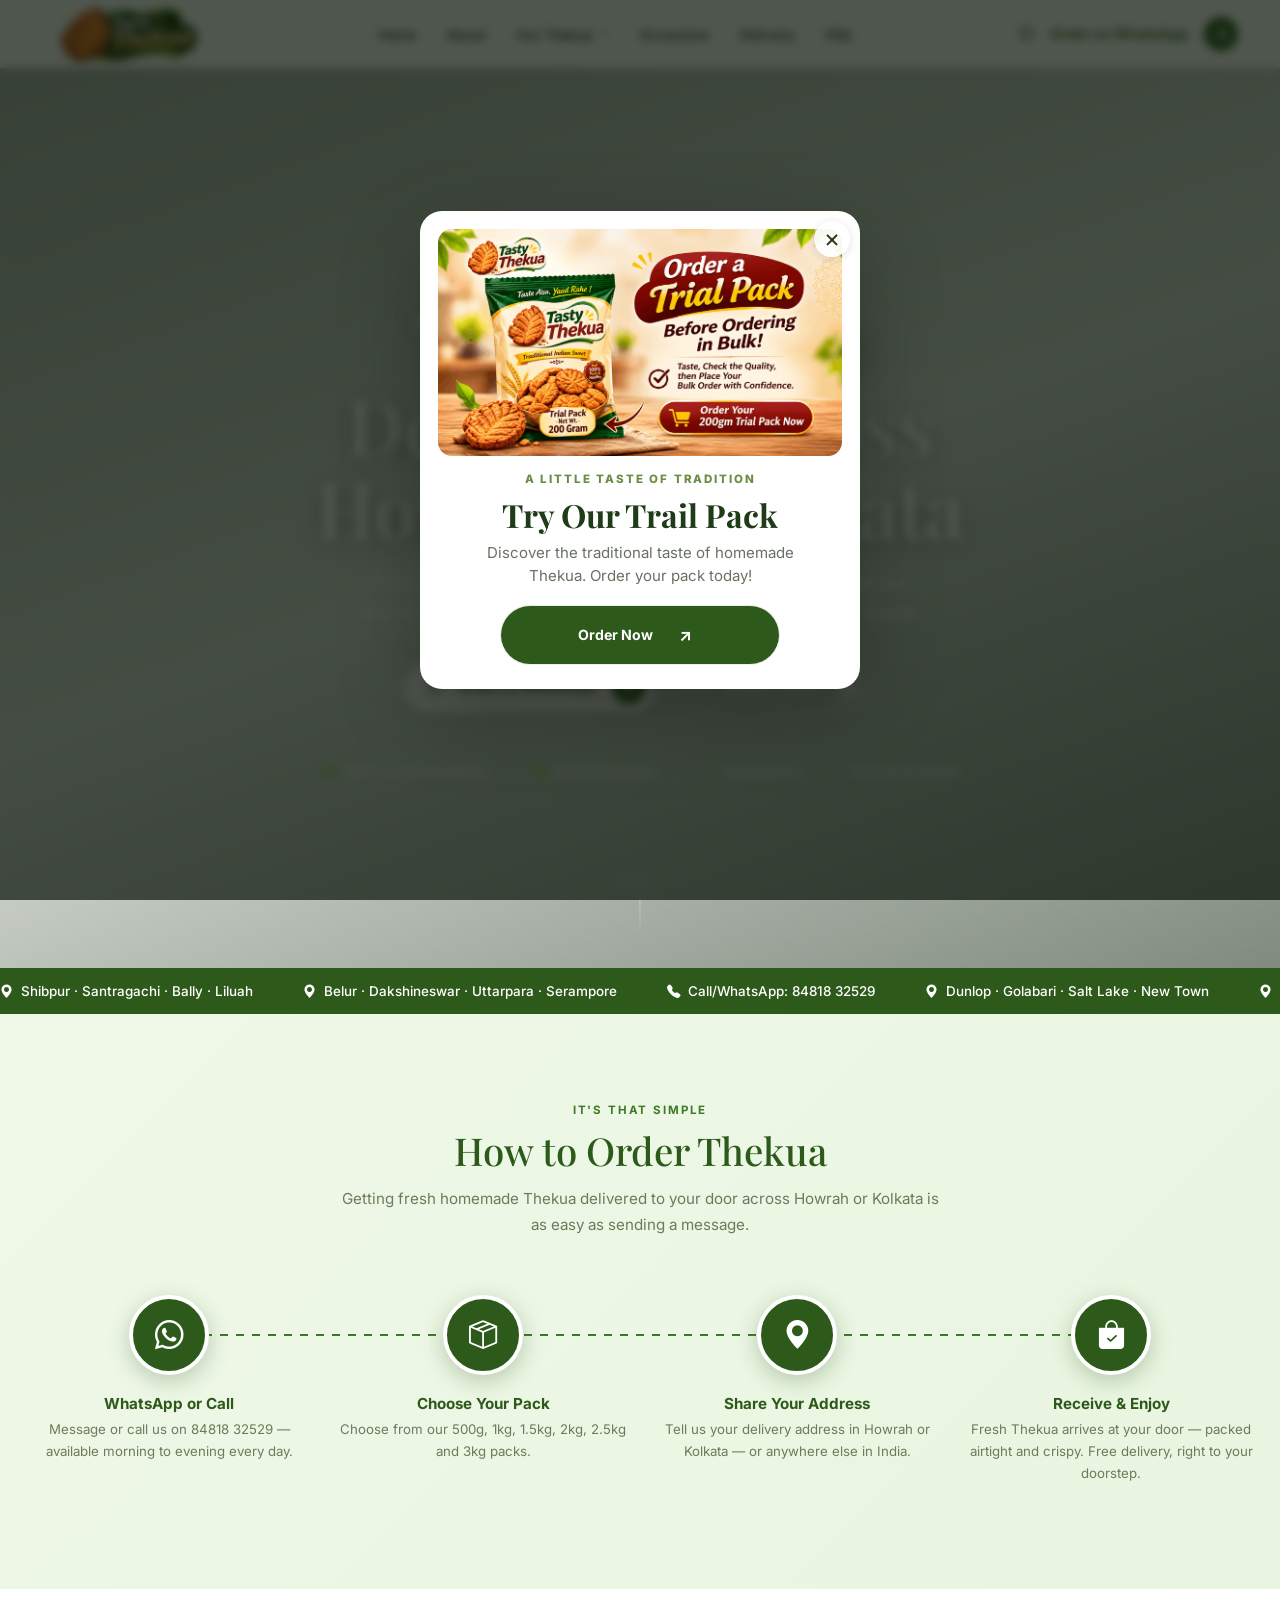
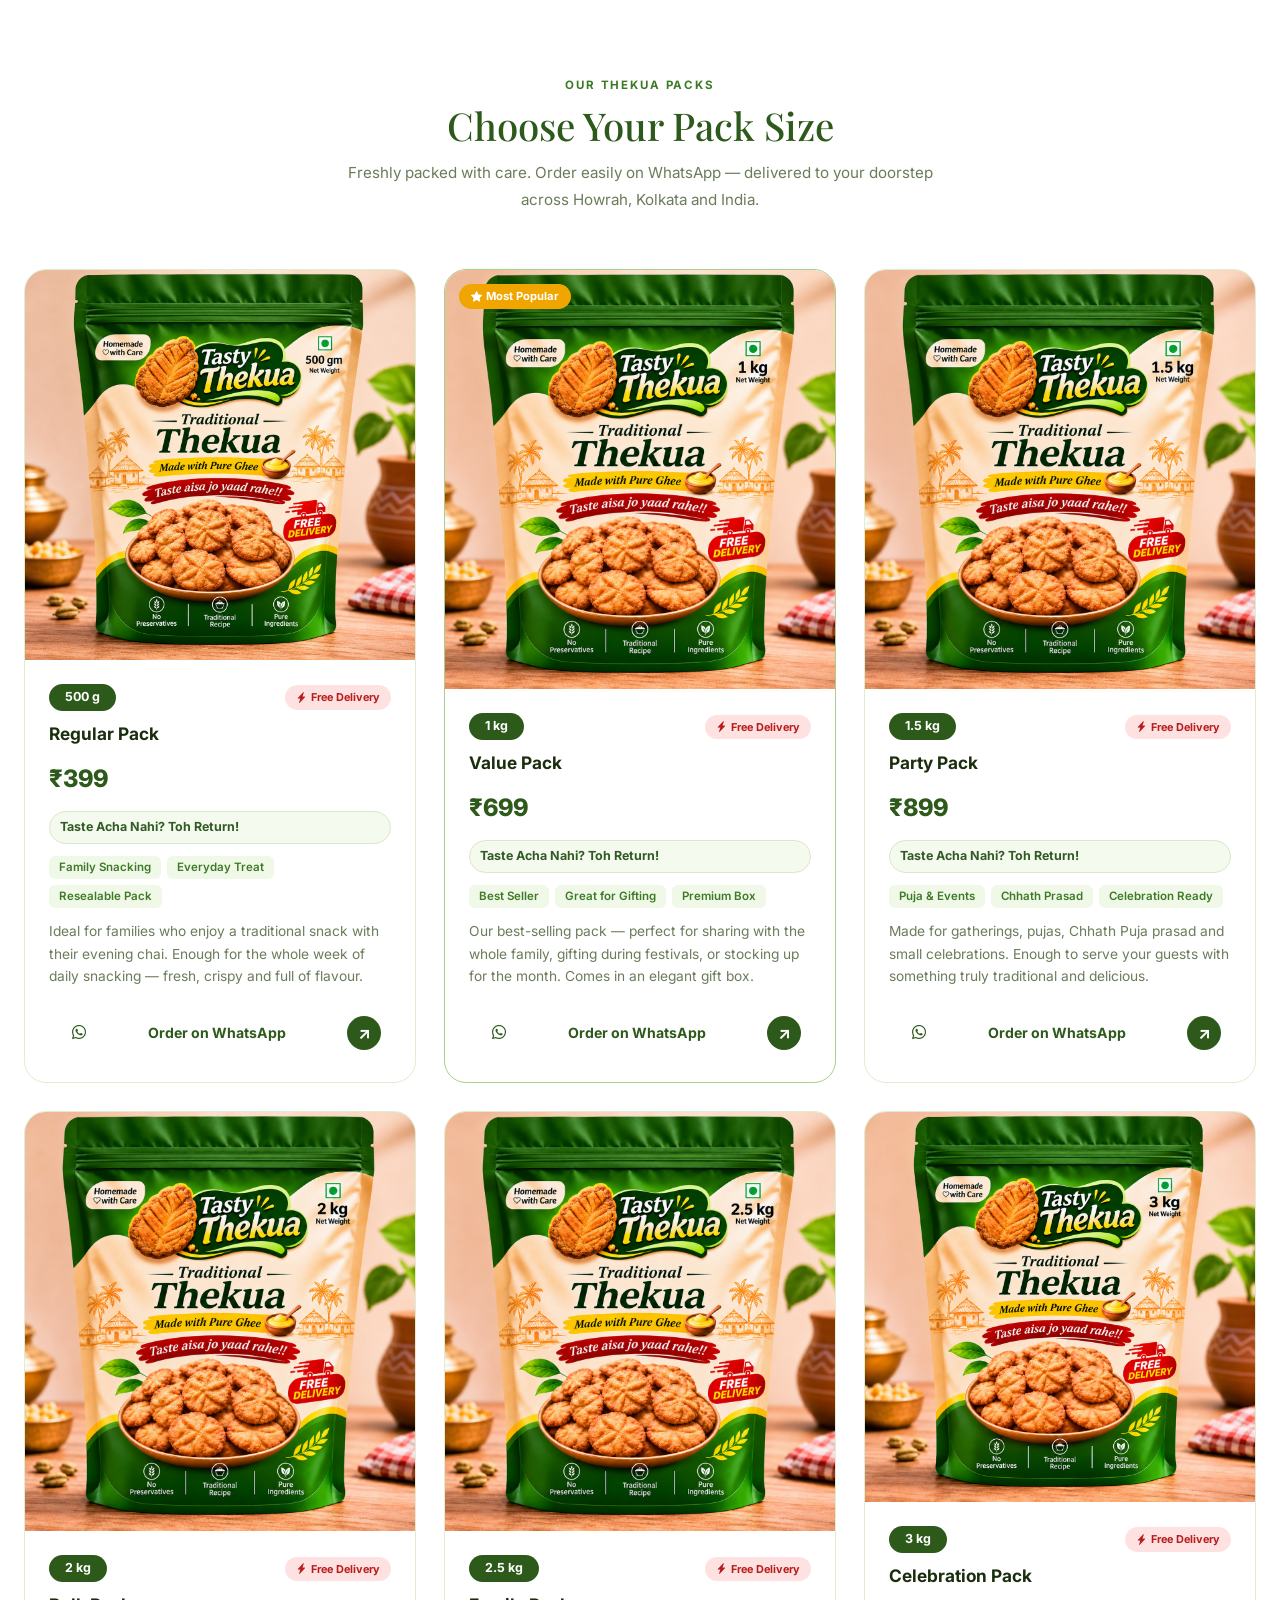
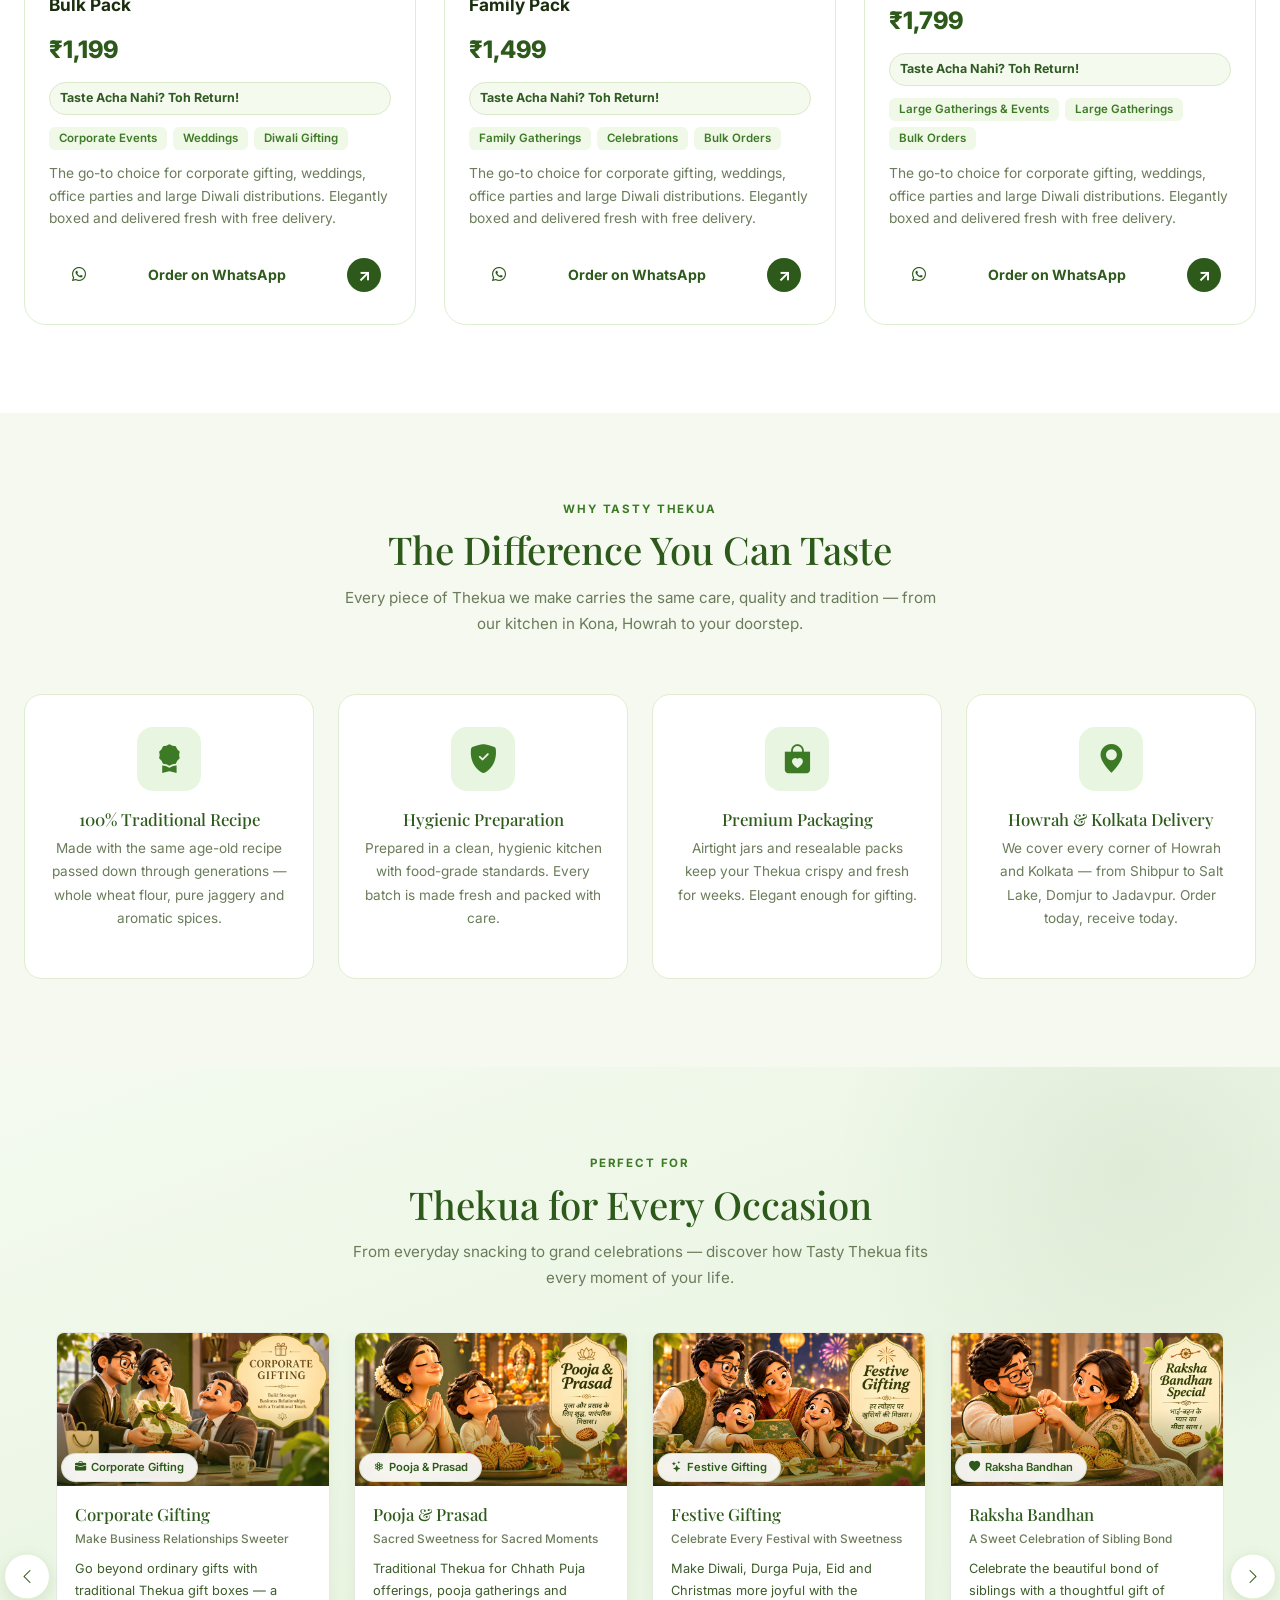
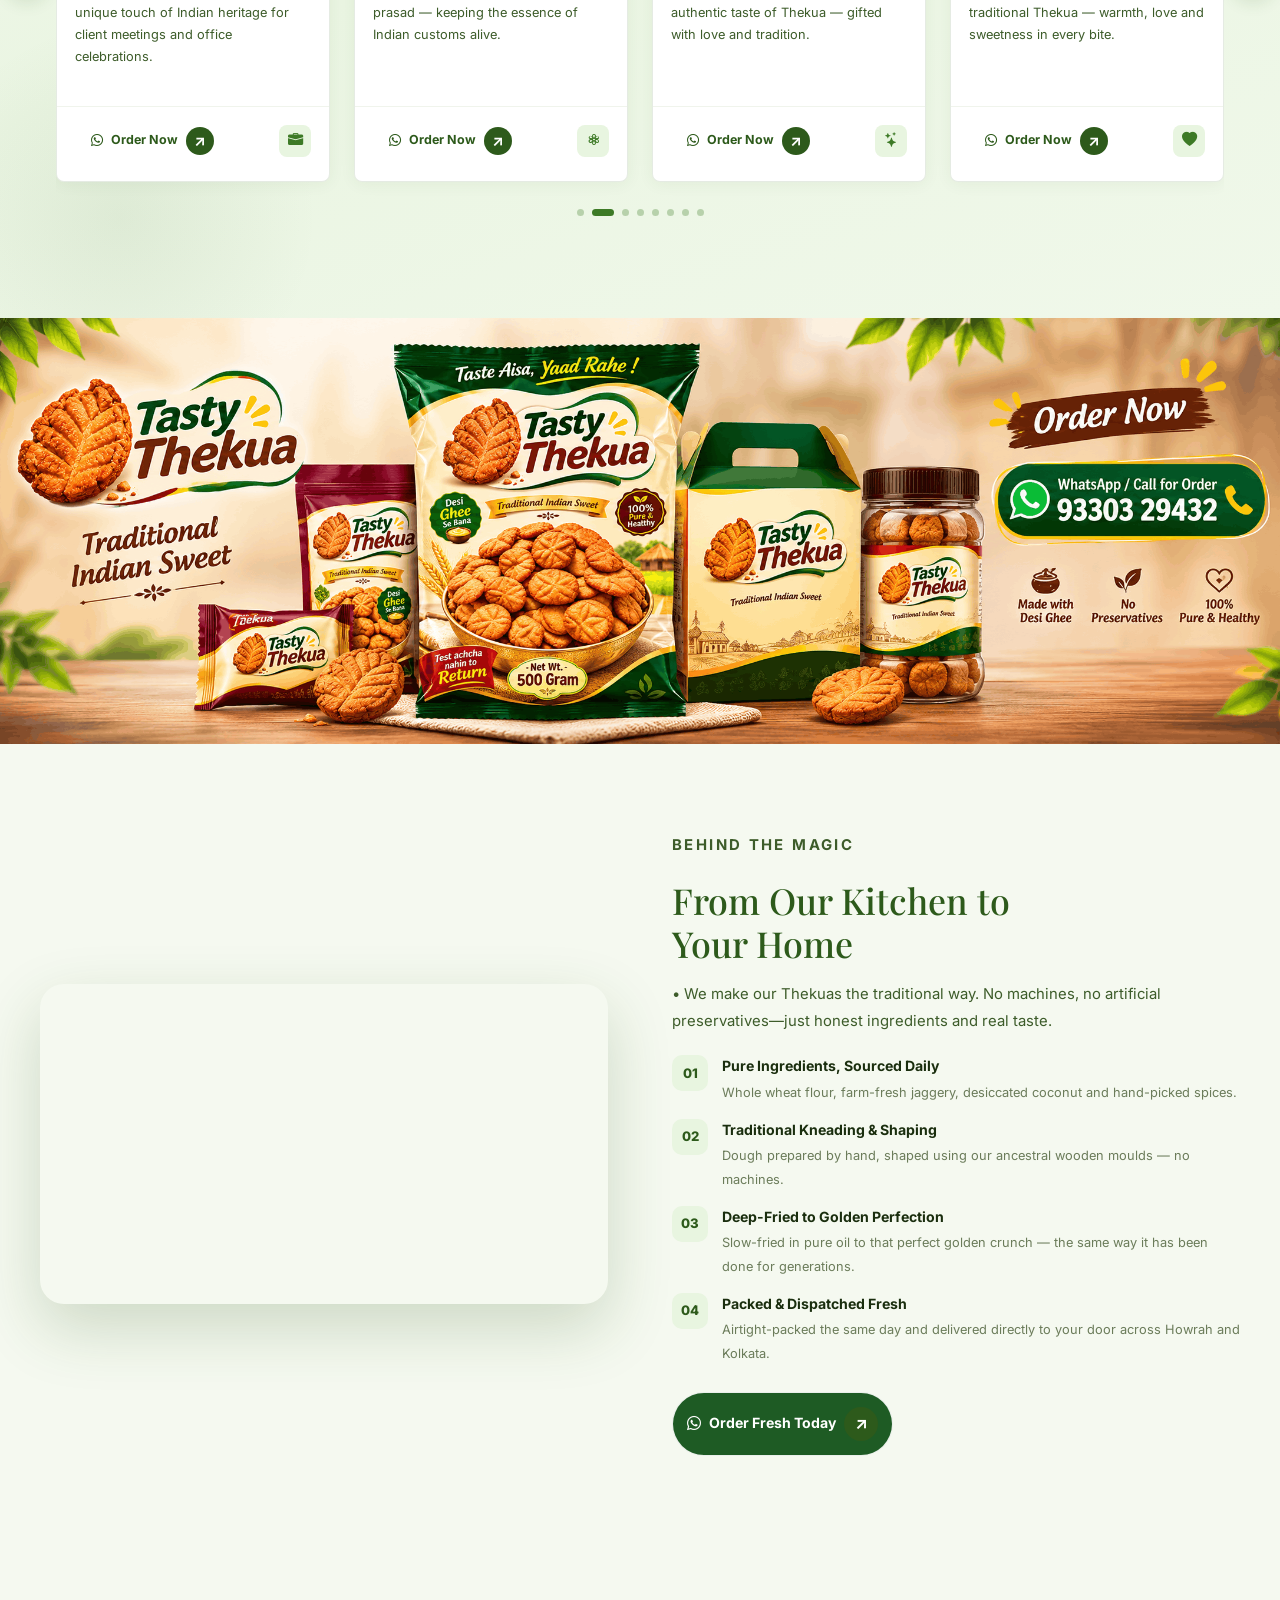
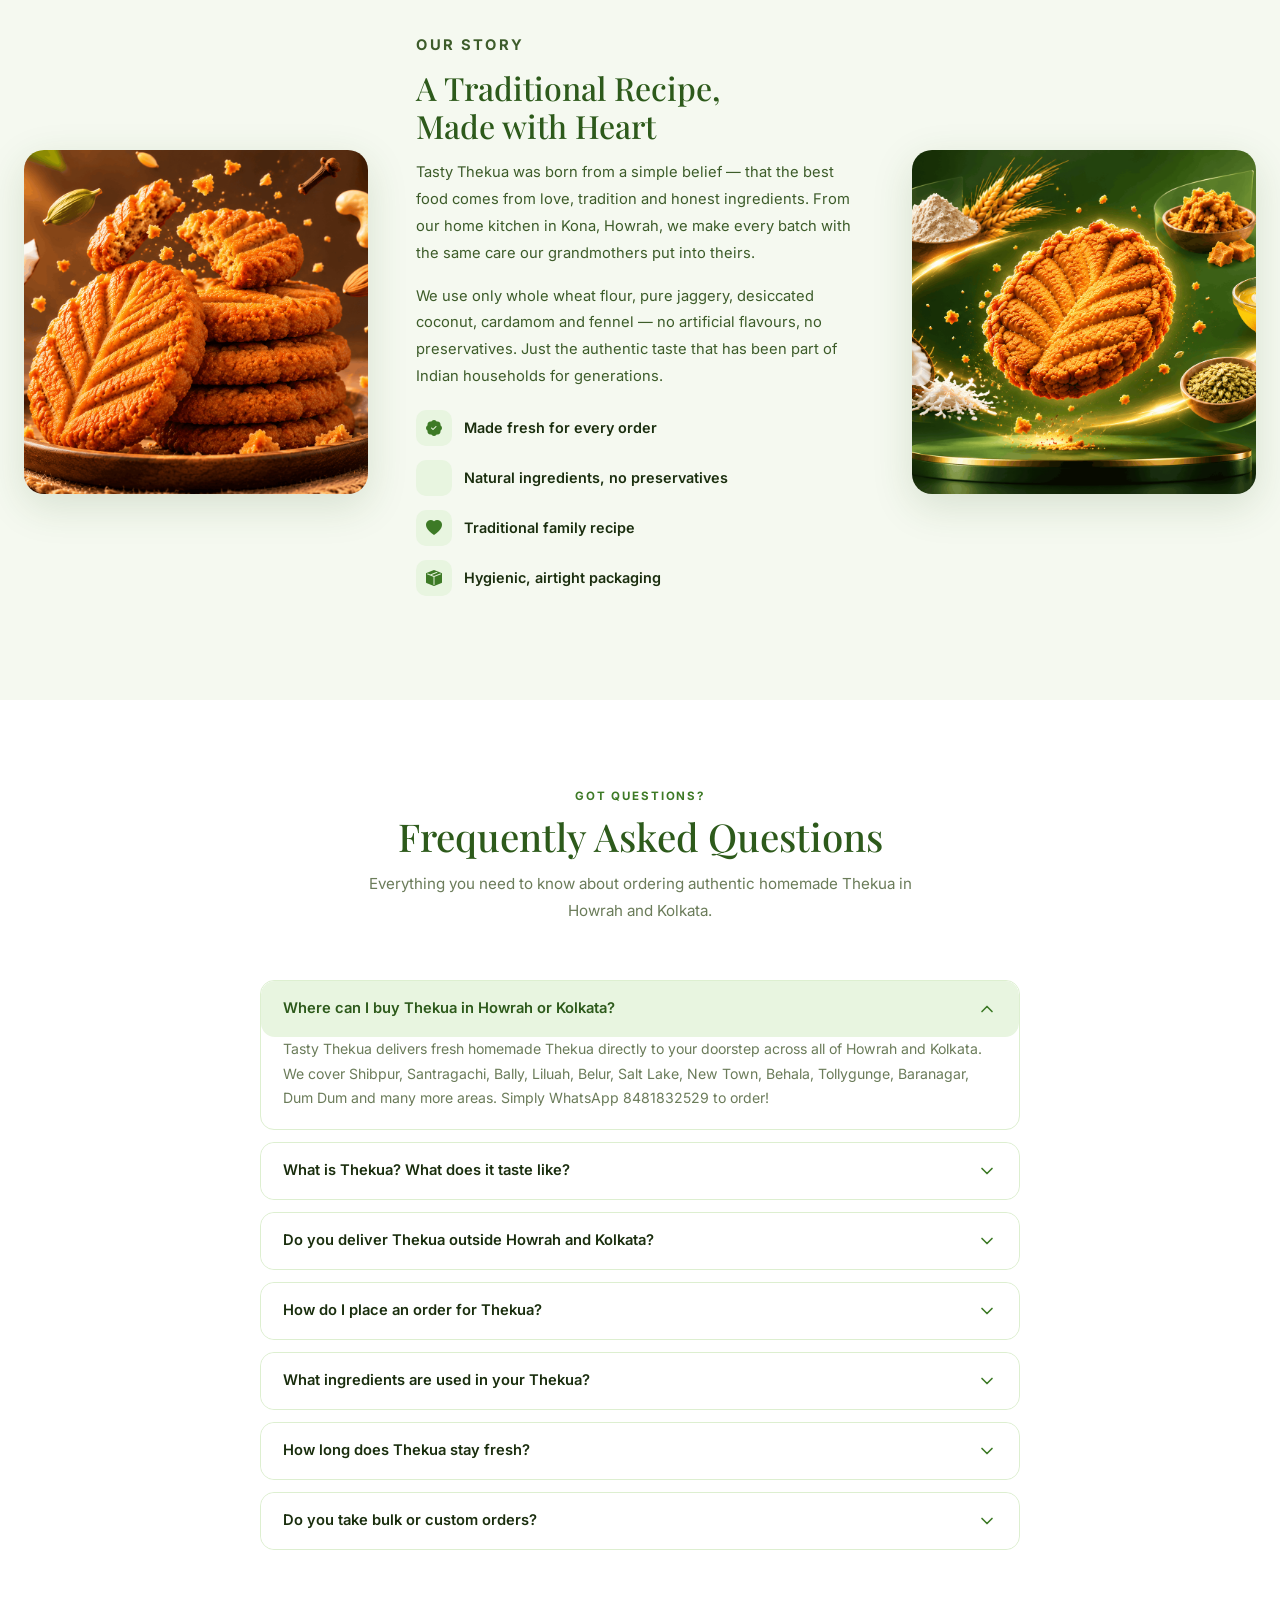
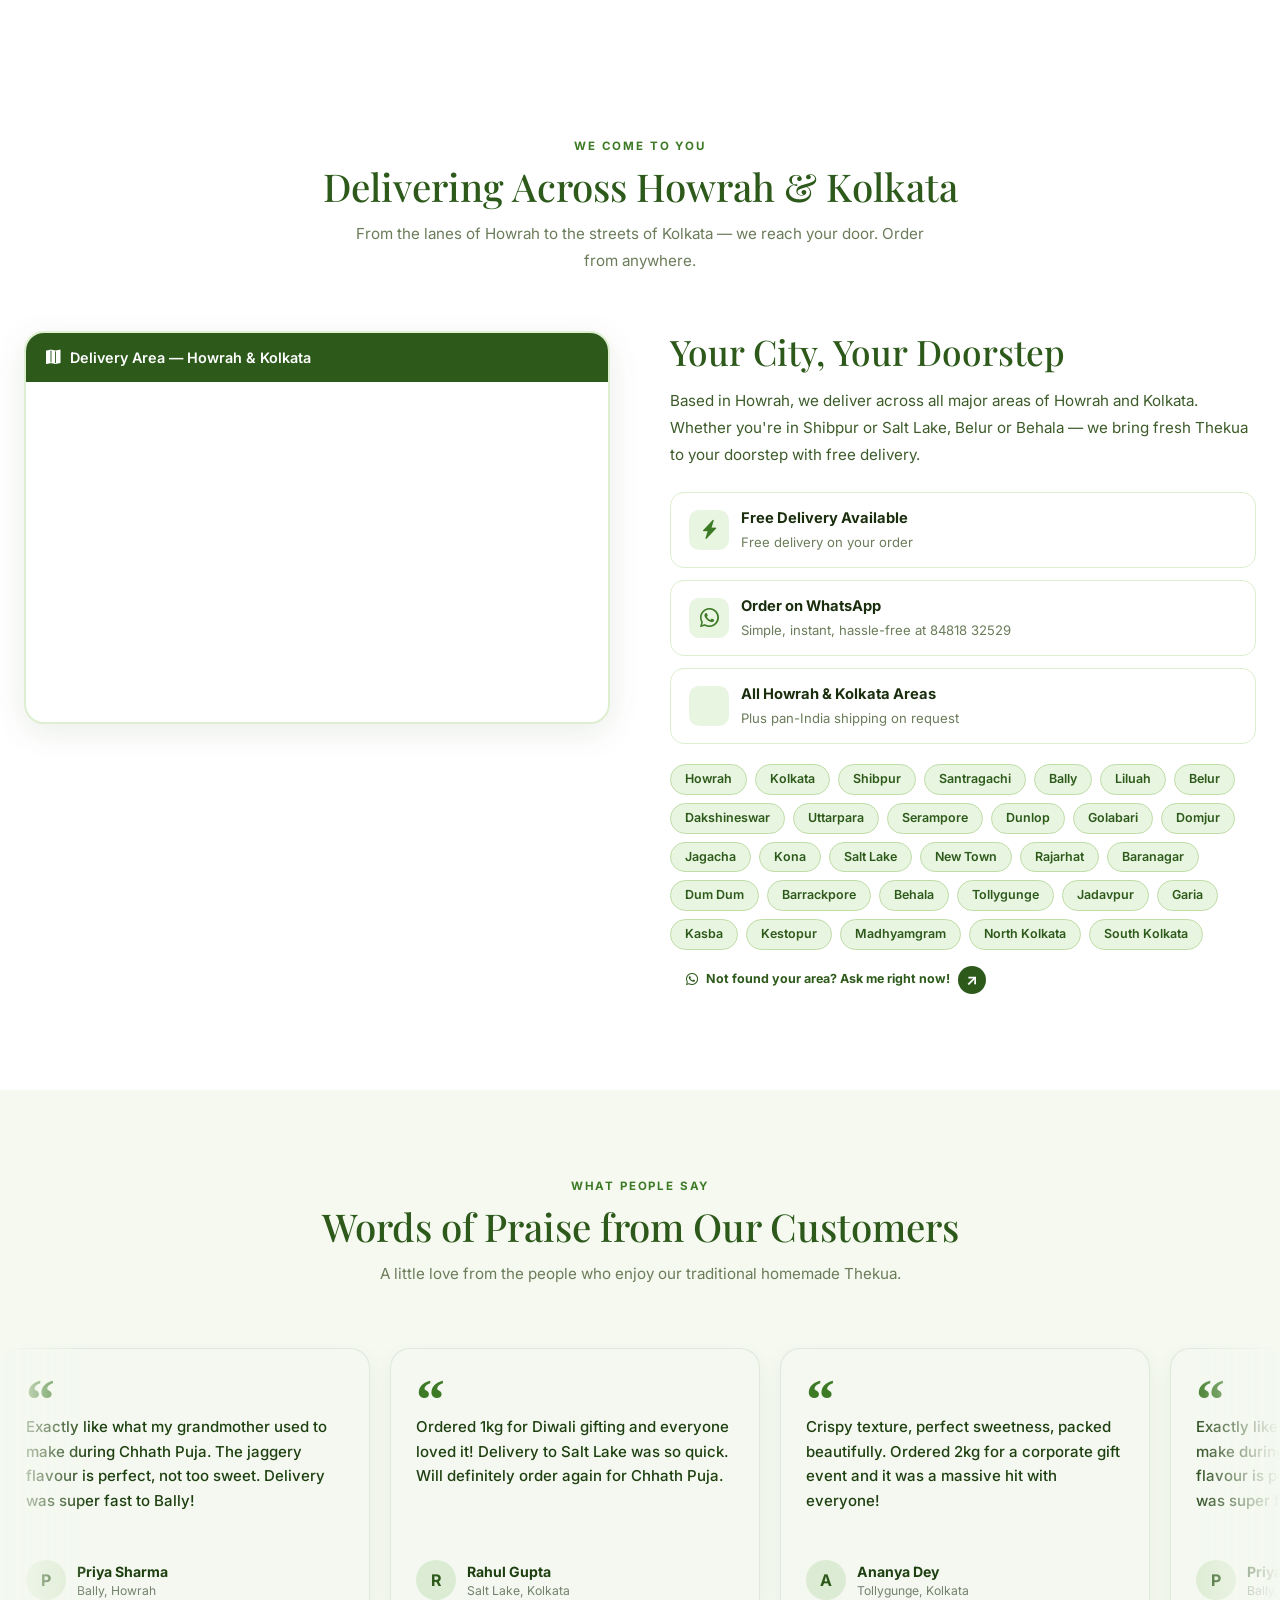
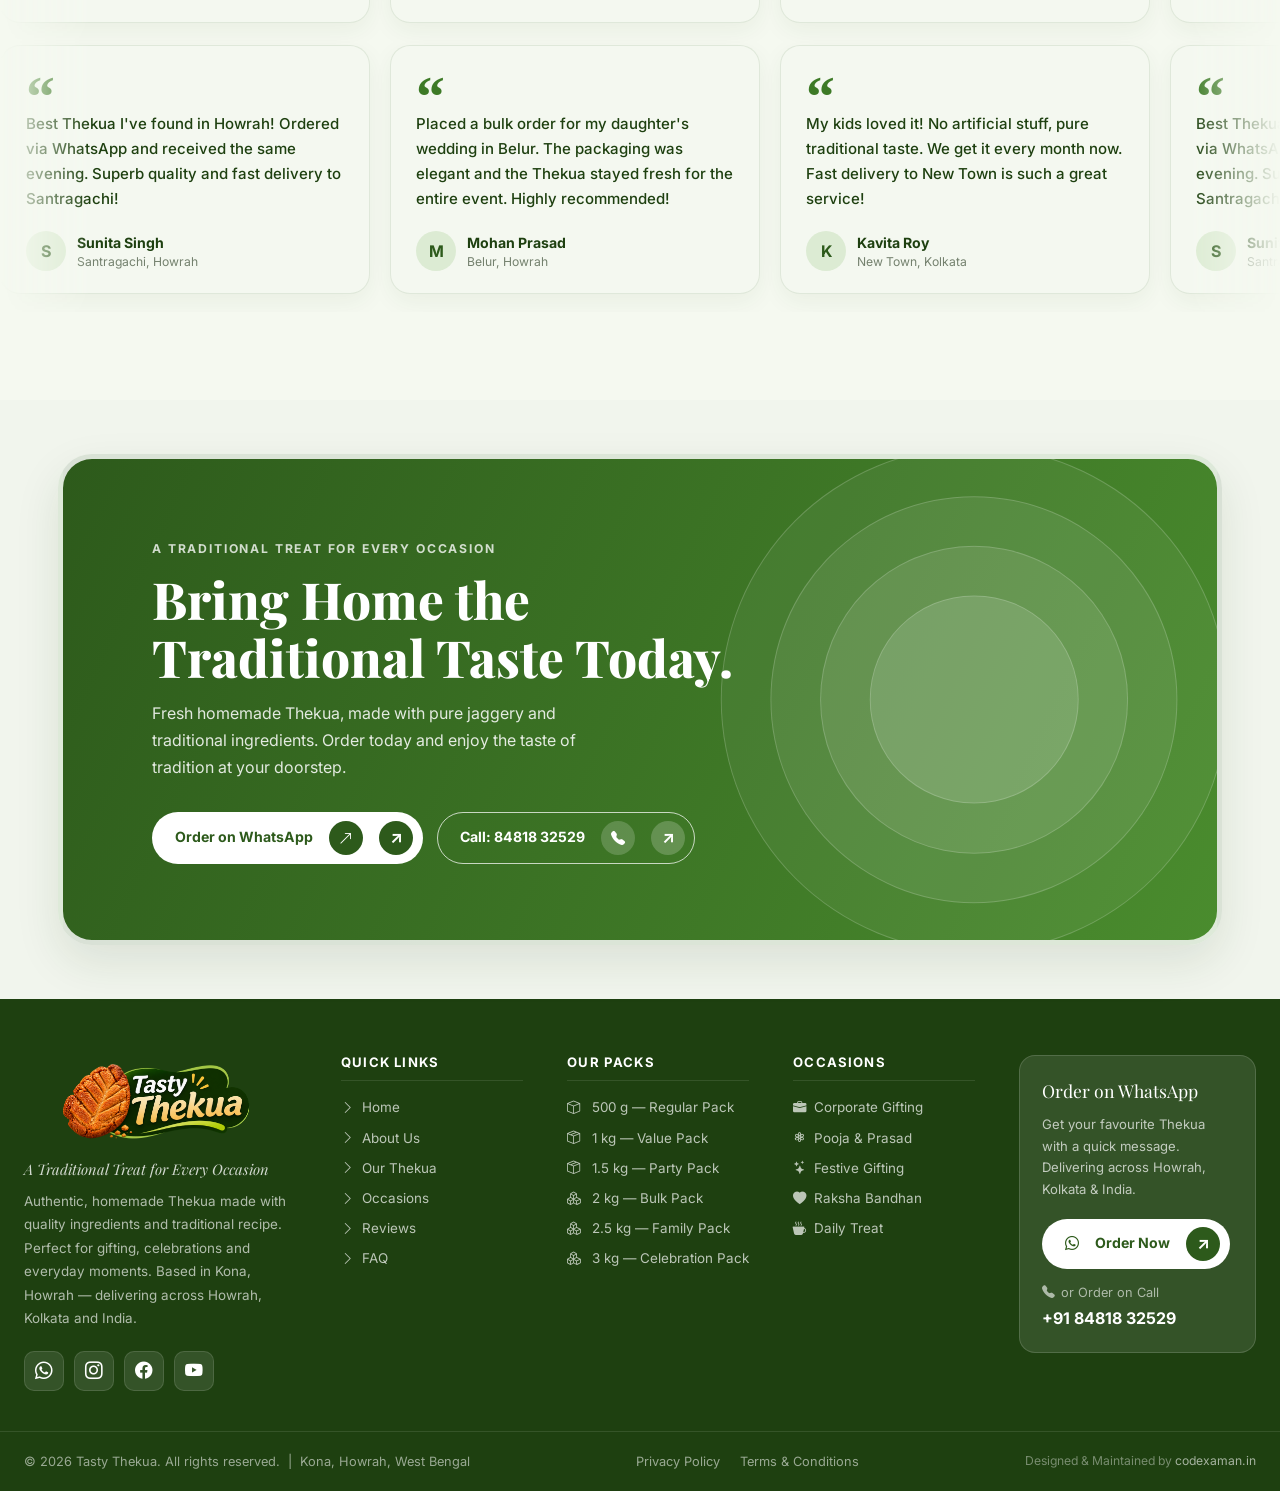
==== commit 50e385c8: "Remove custom quantity pack and navigation links" ====
--- a/index.html
+++ b/index.html
@@ -210,20 +210,6 @@
                     class="mega-order-btn"><i class="bi bi-whatsapp"></i> Order Now</a>
                 </div>
 
-                <!-- Custom -->
-                <div class="mega-pack-card"
-                  style="background:linear-gradient(135deg,#f8fdf4,#edf8e4);border-color:#c0dda8;">
-                  <img class="mega-pack-img" src="assets/images/any.png" alt="Custom quantity Thekua" loading="lazy"
-                    style="background:#e8f5e0;" />
-                  <div class="mega-weight-badge" style="background:#7c3aed;">Custom</div>
-                  <div class="mega-pack-name">Custom Order</div>
-                  <div class="mega-pack-use">Any Quantity</div>
-                  <div class="mega-same-day-tag" style="background:#ede9fe;color:#6d28d9;"><i
-                      class="bi bi-chat-dots-fill"></i> Ask Us</div>
-                  <a href="https://wa.me/918481832529?text=Hi! I need a custom quantity of Thekua."
-                    class="mega-order-btn" style="background:#7c3aed;"><i class="bi bi-chat-dots-fill"></i> Ask on
-                    WhatsApp</a>
-                </div>
               </div>
 
               <div class="mega-bottom-bar">
@@ -264,8 +250,6 @@
       <a href="#packs" class="mob-sub-link"><i class="bi bi-boxes me-2"></i>2kg Bulk Pack</a>
       <a href="#packs" class="mob-sub-link"><i class="bi bi-boxes me-2"></i>2.5kg Family Pack</a>
       <a href="#packs" class="mob-sub-link"><i class="bi bi-boxes me-2"></i>3kg Celebration Pack</a>
-      <a href="https://wa.me/918481832529?text=Hi! I need a custom quantity of Thekua." class="mob-sub-link"><i
-          class="bi bi-chat-dots me-2"></i>Custom Quantity</a>
     </div>
     <a href="#occasions" class="mob-nav-link">Occasions</a>
     <a href="#delivery" class="mob-nav-link">Delivery Areas</a>
@@ -355,7 +339,7 @@
         <div class="how-step reveal">
           <div class="step-circle"><i class="bi bi-box-seam"></i></div>
           <h3>Choose Your Pack</h3>
-          <p>Choose from 500g, 1kg, 1.5kg, 2kg, 2.5kg and 3kg packs, or ask for a custom quantity.</p>
+          <p>Choose from our 500g, 1kg, 1.5kg, 2kg, 2.5kg and 3kg packs.</p>
         </div>
         <div class="how-step reveal">
           <div class="step-circle"><i class="bi bi-geo-alt-fill"></i></div>
@@ -491,35 +475,7 @@
         </div>
 
 
-        <div class="pack-card reveal" style="background:linear-gradient(135deg,#0f2d08,#1e4010);border-color:#3d7a26;">
-          <div class="pack-custom-badge"><i class="bi bi-stars me-1"></i>Custom Order</div>
-          <div class="pack-img-wrap" style="background:linear-gradient(135deg,#1a3a0e,#2d5a1b);">
-            <img src="assets/images/any.png" alt="Custom quantity Thekua bulk order Howrah Kolkata" loading="lazy" />
-          </div>
-          <div class="pack-body">
-            <div class="pack-top-row">
-              <span class="pack-tag"
-                style="background:rgba(168,208,138,.2);color:#a8d08a;border:1px solid rgba(168,208,138,.4);">Custom
-                Qty</span>
-              <span class="same-day-mini" style="background:rgba(168,208,138,.15);color:#a8d08a;"><i
-                  class="bi bi-chat-dots-fill"></i> Ask Us</span>
-            </div>
-            <p class="pack-name" style="color:#fff;">Custom Quantity Order</p>
-            <div class="pack-features">
-              <span class="pack-feat" style="background:rgba(168,208,138,.12);color:#a8d08a;">Any Quantity</span>
-              <span class="pack-feat" style="background:rgba(168,208,138,.12);color:#a8d08a;">Special Packaging</span>
-              <span class="pack-feat" style="background:rgba(168,208,138,.12);color:#a8d08a;">Pan India Delivery</span>
-            </div>
-            <p class="pack-desc" style="color:rgba(255,255,255,.65);">Need 5kg, 10kg or 50kg? Have a custom packaging
-              requirement? Planning a large event or corporate gifting campaign? Just tell us your requirement — we'll
-              make it happen.</p>
-            <a href="https://wa.me/918481832529?text=Hi! I need a custom quantity of Thekua. Please help me with the details."
-              class="btn-wa-pack"
-              style="background:rgba(168,208,138,.18);border:1px solid rgba(168,208,138,.4);color:#a8d08a;">
-              <i class="bi bi-whatsapp"></i> Tell Us Your Requirement
-            </a>
-          </div>
-        </div>
+
 
       </div>
     </div>
@@ -1083,9 +1039,7 @@
         <h4>Our Packs</h4><a class="f-pack-link" href="#packs"><i class="bi bi-box me-1"></i>500 g — Regular Pack</a><a class="f-pack-link"
           href="#packs"><i class="bi bi-box-seam me-1"></i>1 kg — Value Pack</a><a class="f-pack-link" href="#packs"><i
             class="bi bi-box-seam me-1"></i>1.5 kg — Party Pack</a><a class="f-pack-link" href="#packs"><i
-            class="bi bi-boxes me-1"></i>2 kg — Bulk Pack</a><a class="f-pack-link" href="#packs"><i class="bi bi-boxes me-1"></i>2.5 kg — Family Pack</a><a class="f-pack-link" href="#packs"><i class="bi bi-boxes me-1"></i>3 kg — Celebration Pack</a><a class="f-pack-link"
-          href="https://wa.me/918481832529?text=Hi! I need a custom quantity."><i
-            class="bi bi-chat-dots me-1"></i>Custom Quantity</a>
+            class="bi bi-boxes me-1"></i>2 kg — Bulk Pack</a><a class="f-pack-link" href="#packs"><i class="bi bi-boxes me-1"></i>2.5 kg — Family Pack</a><a class="f-pack-link" href="#packs"><i class="bi bi-boxes me-1"></i>3 kg — Celebration Pack</a>
       </div>
       <div class="footer-col">
         <h4>Occasions</h4>
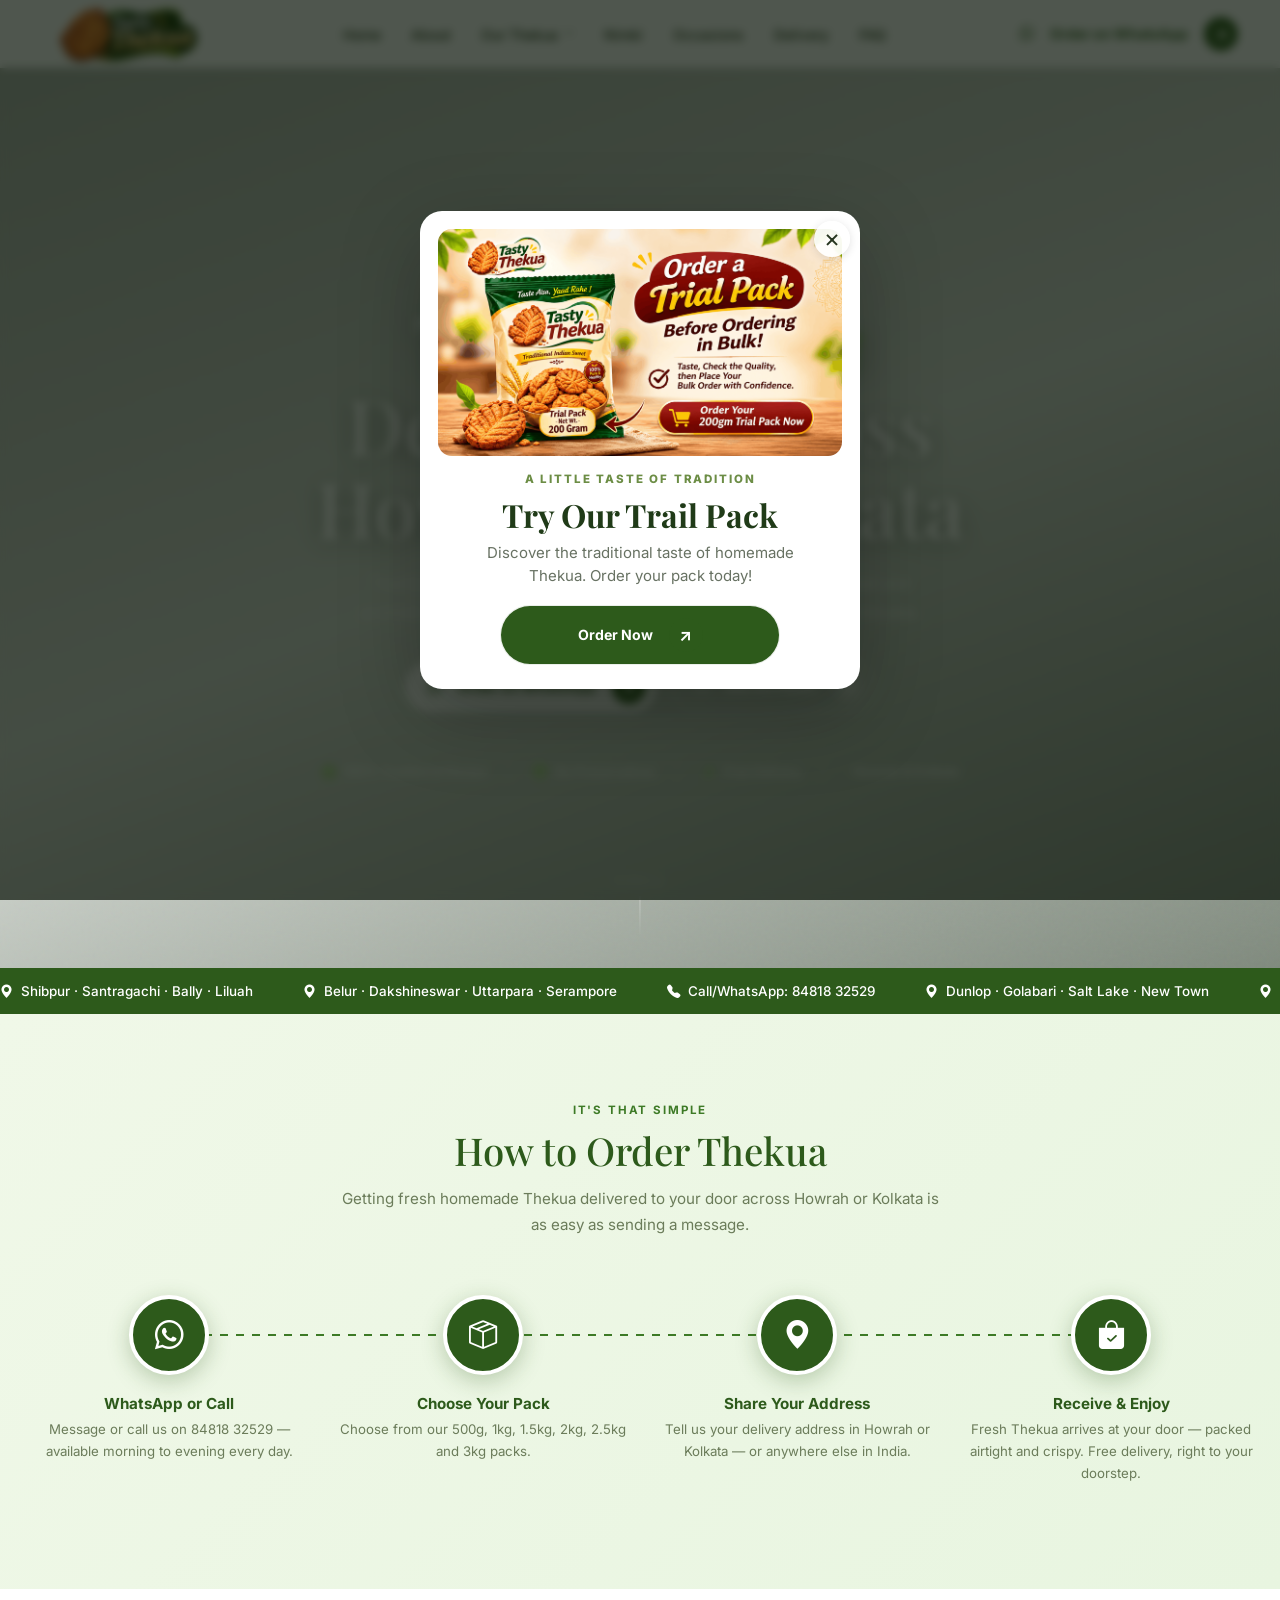
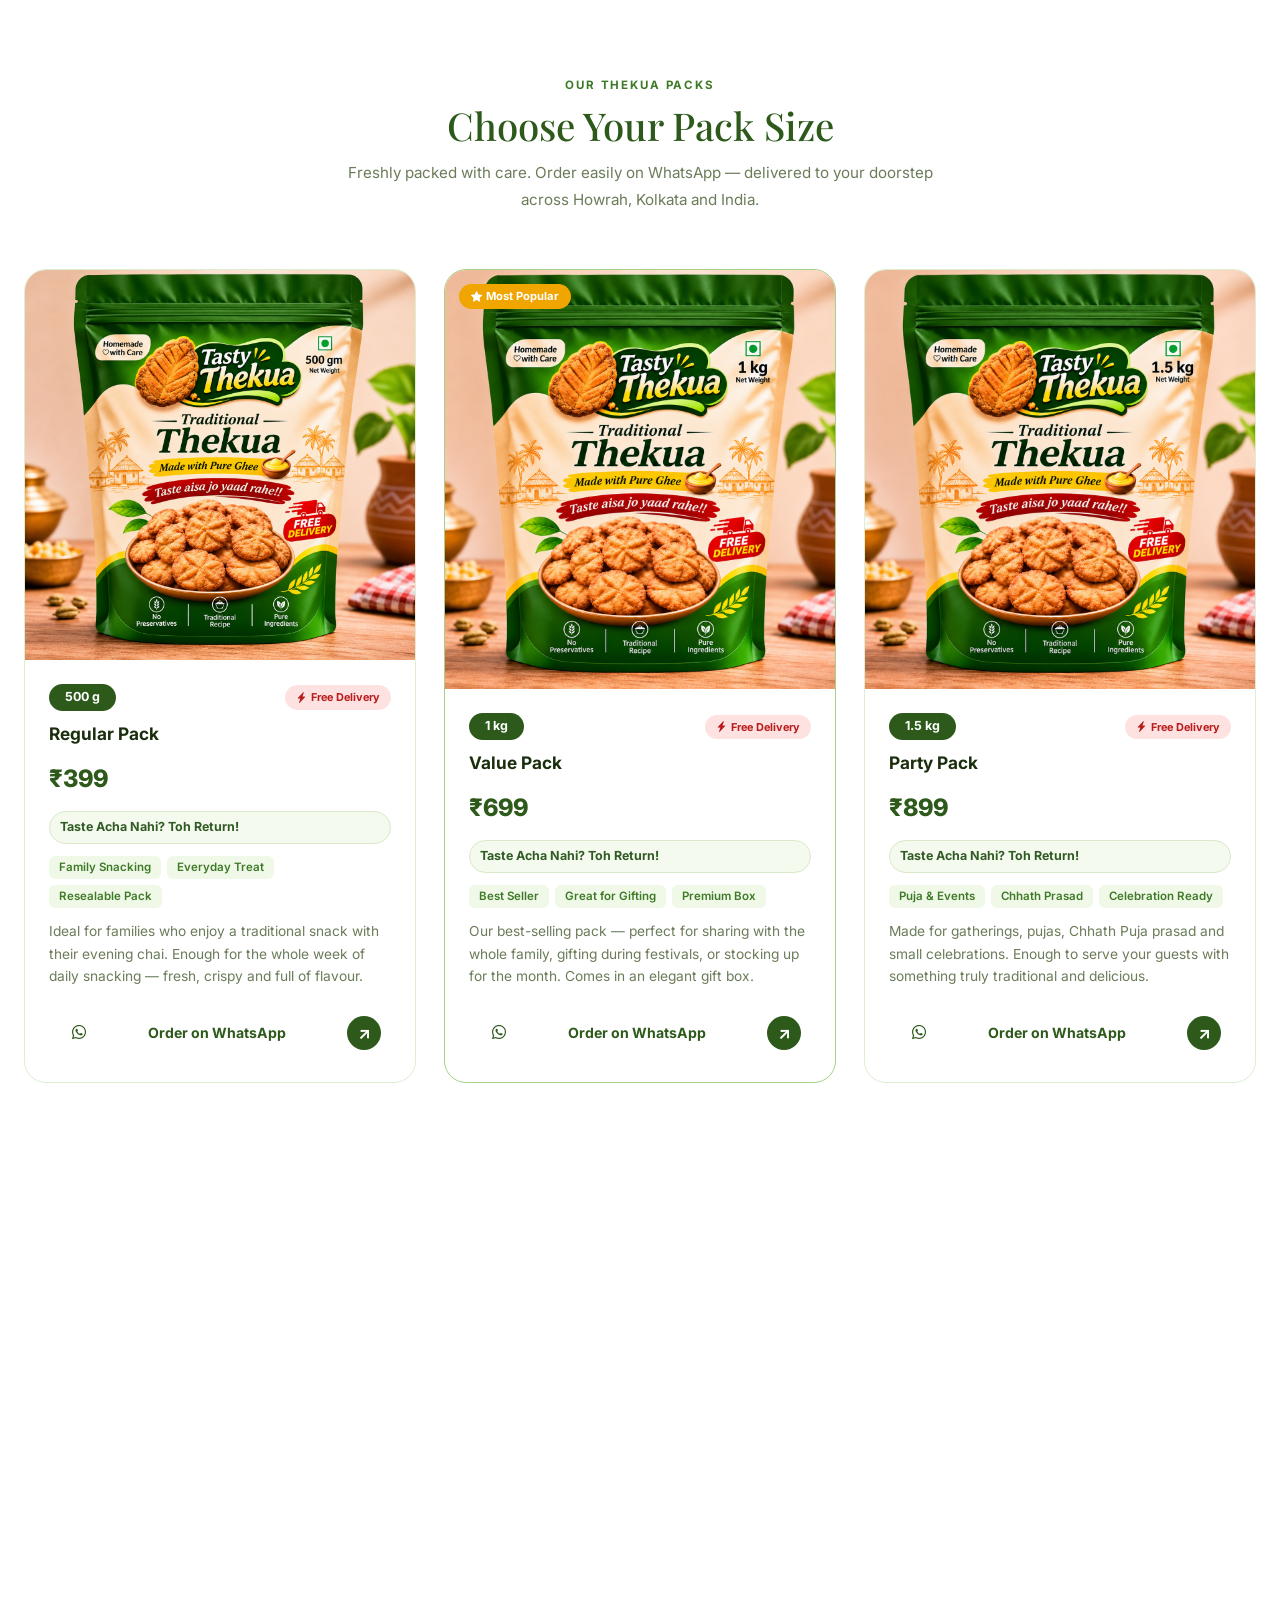
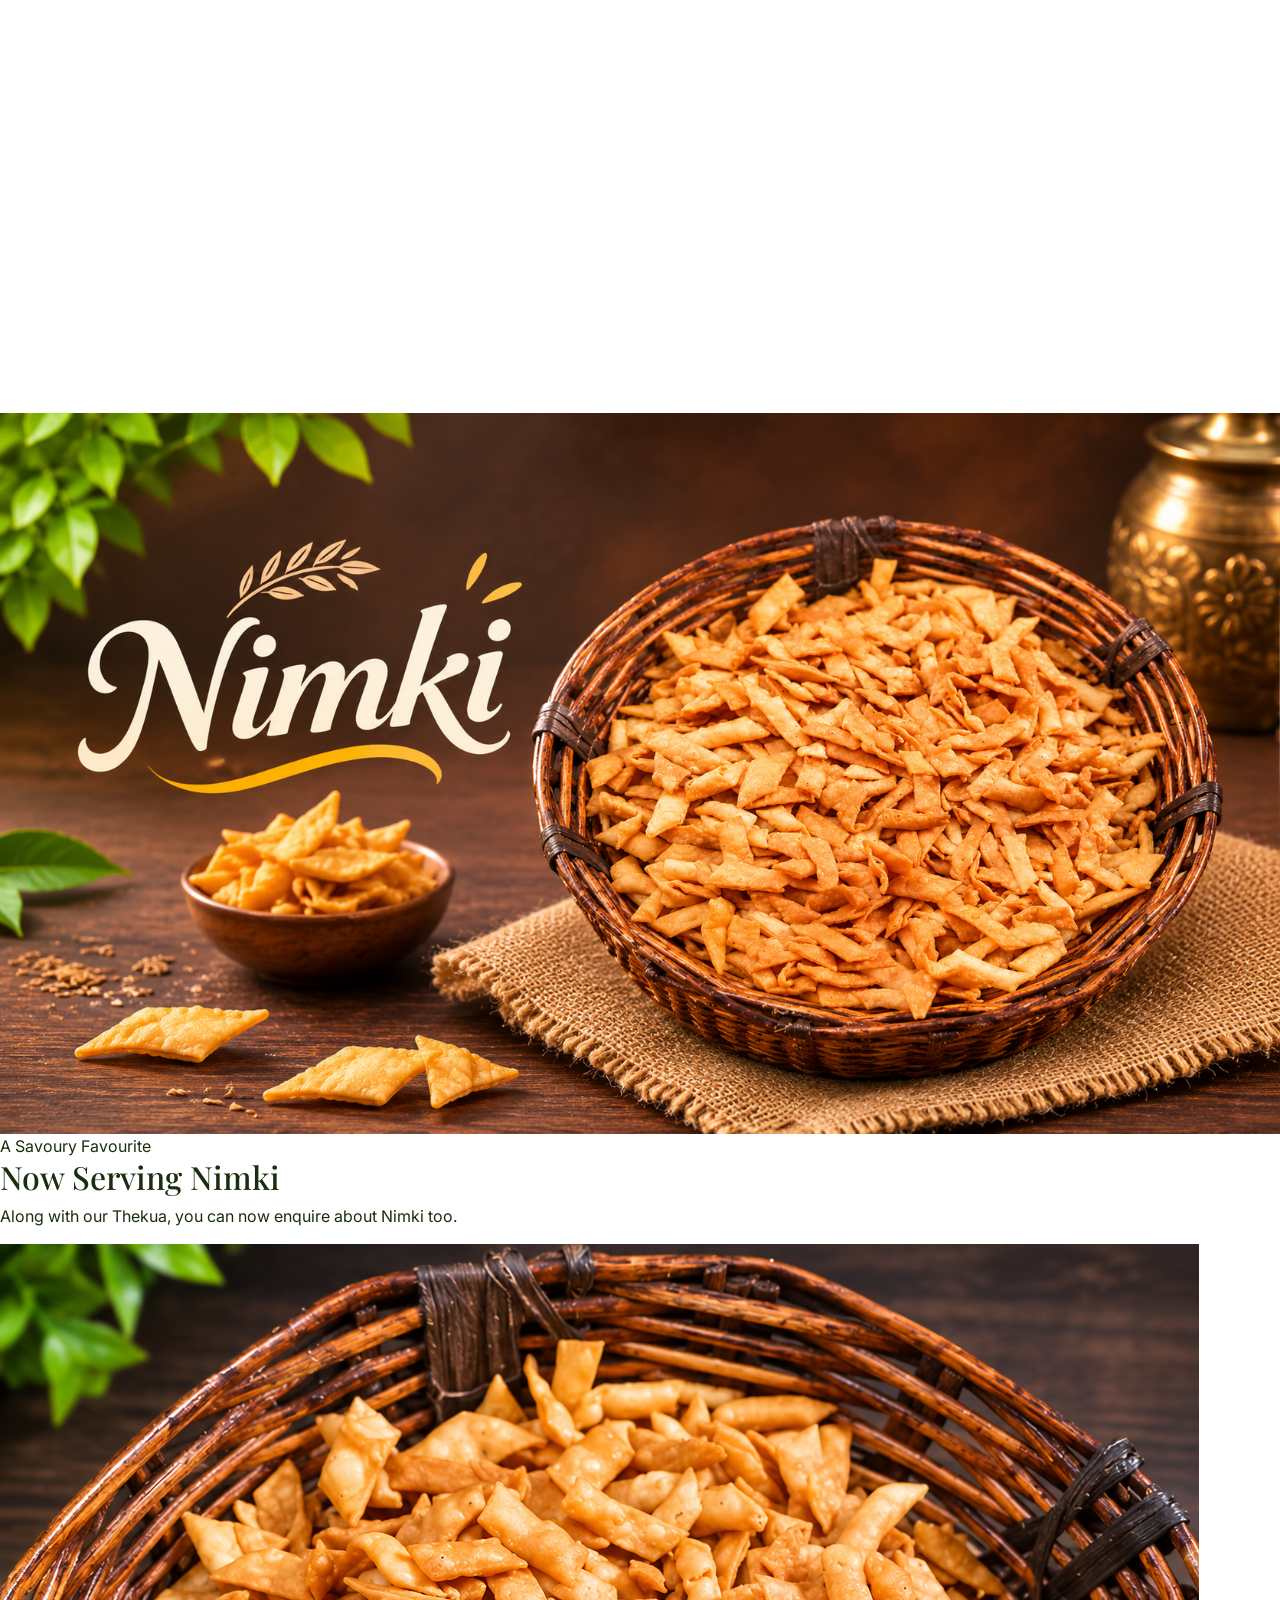
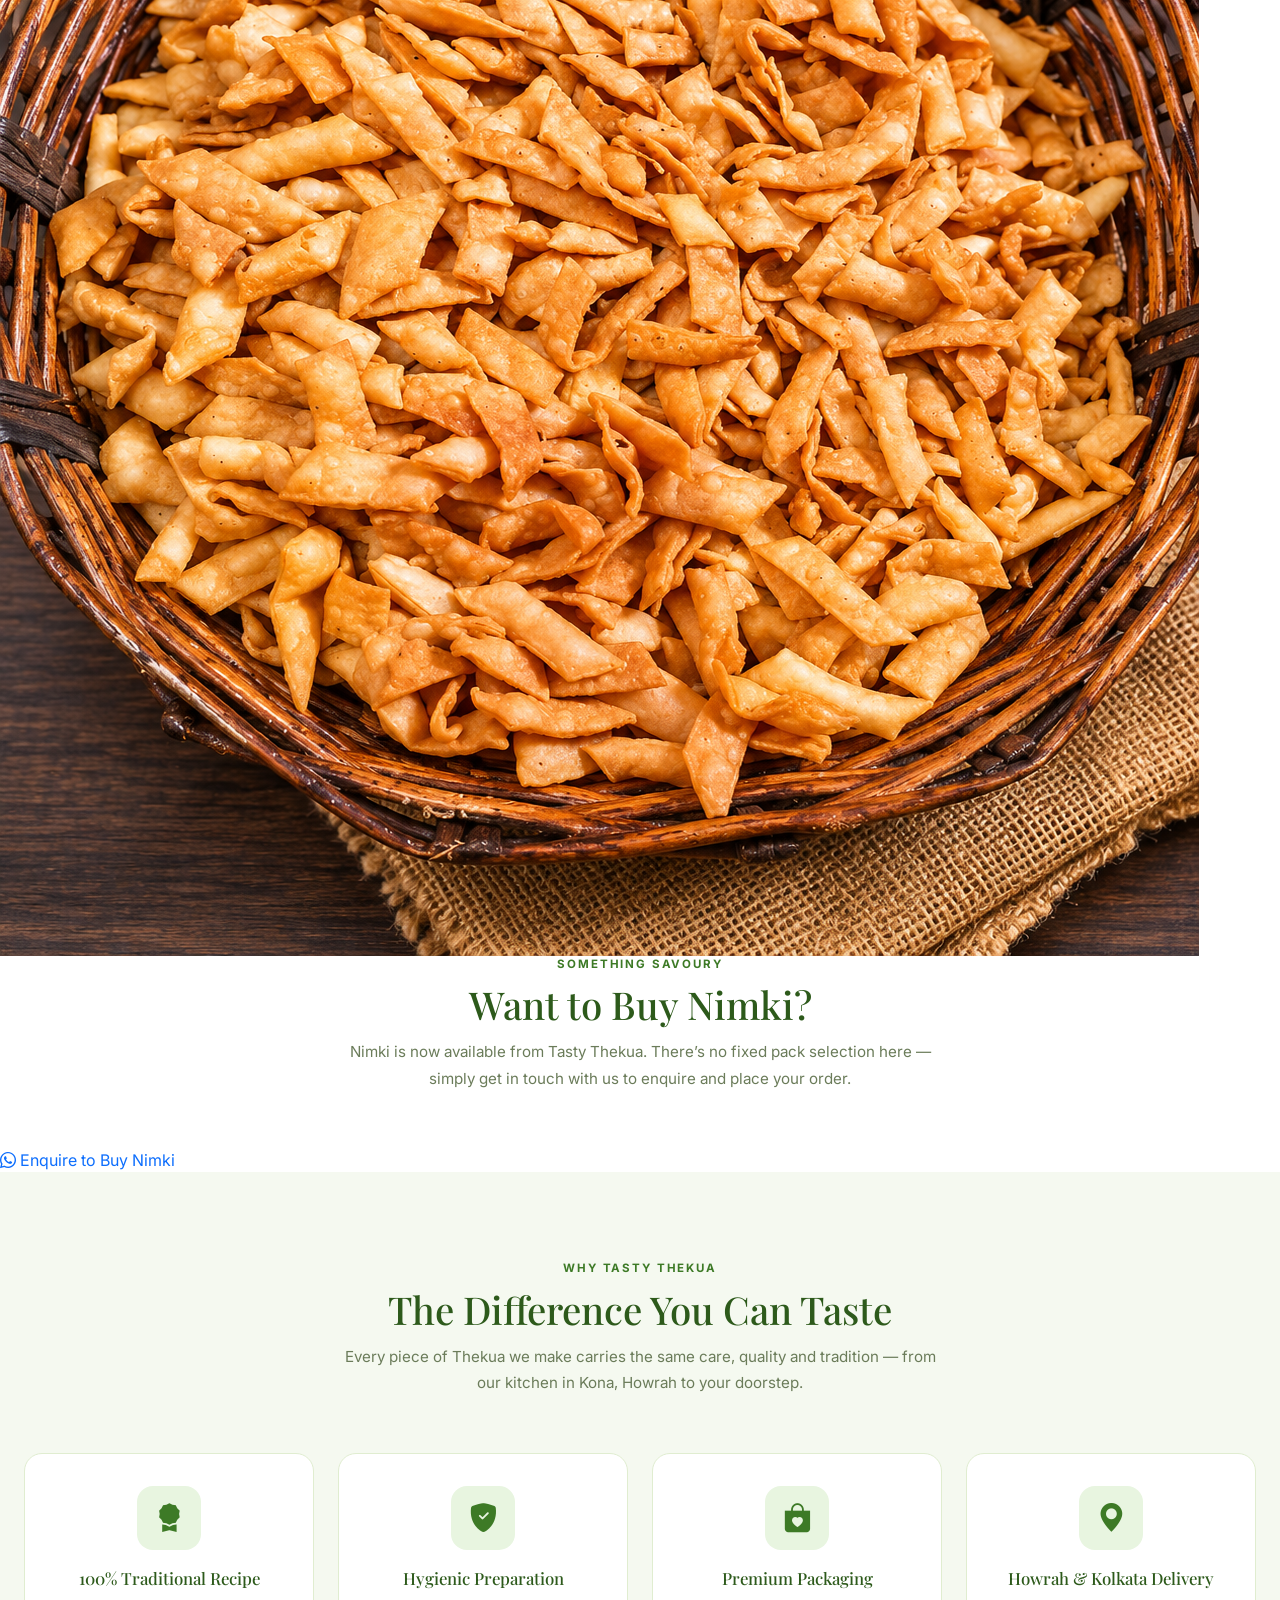
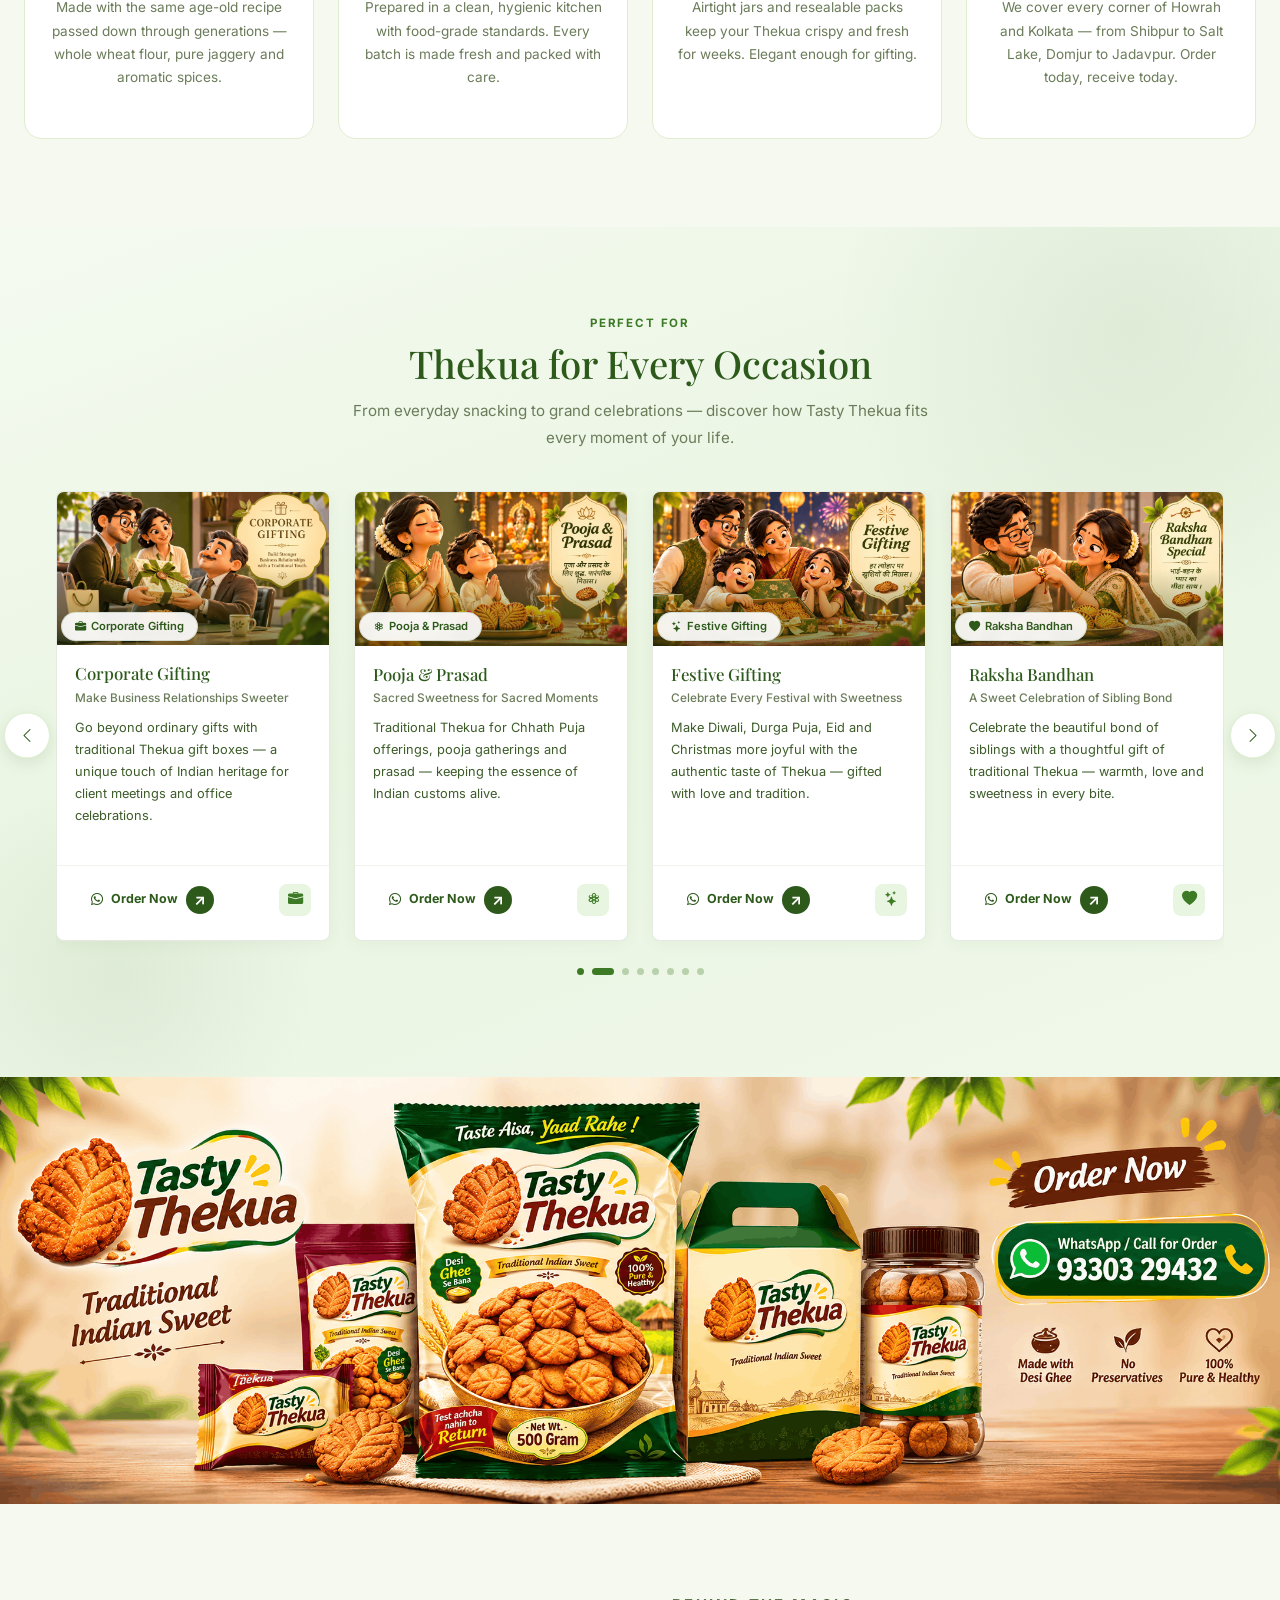
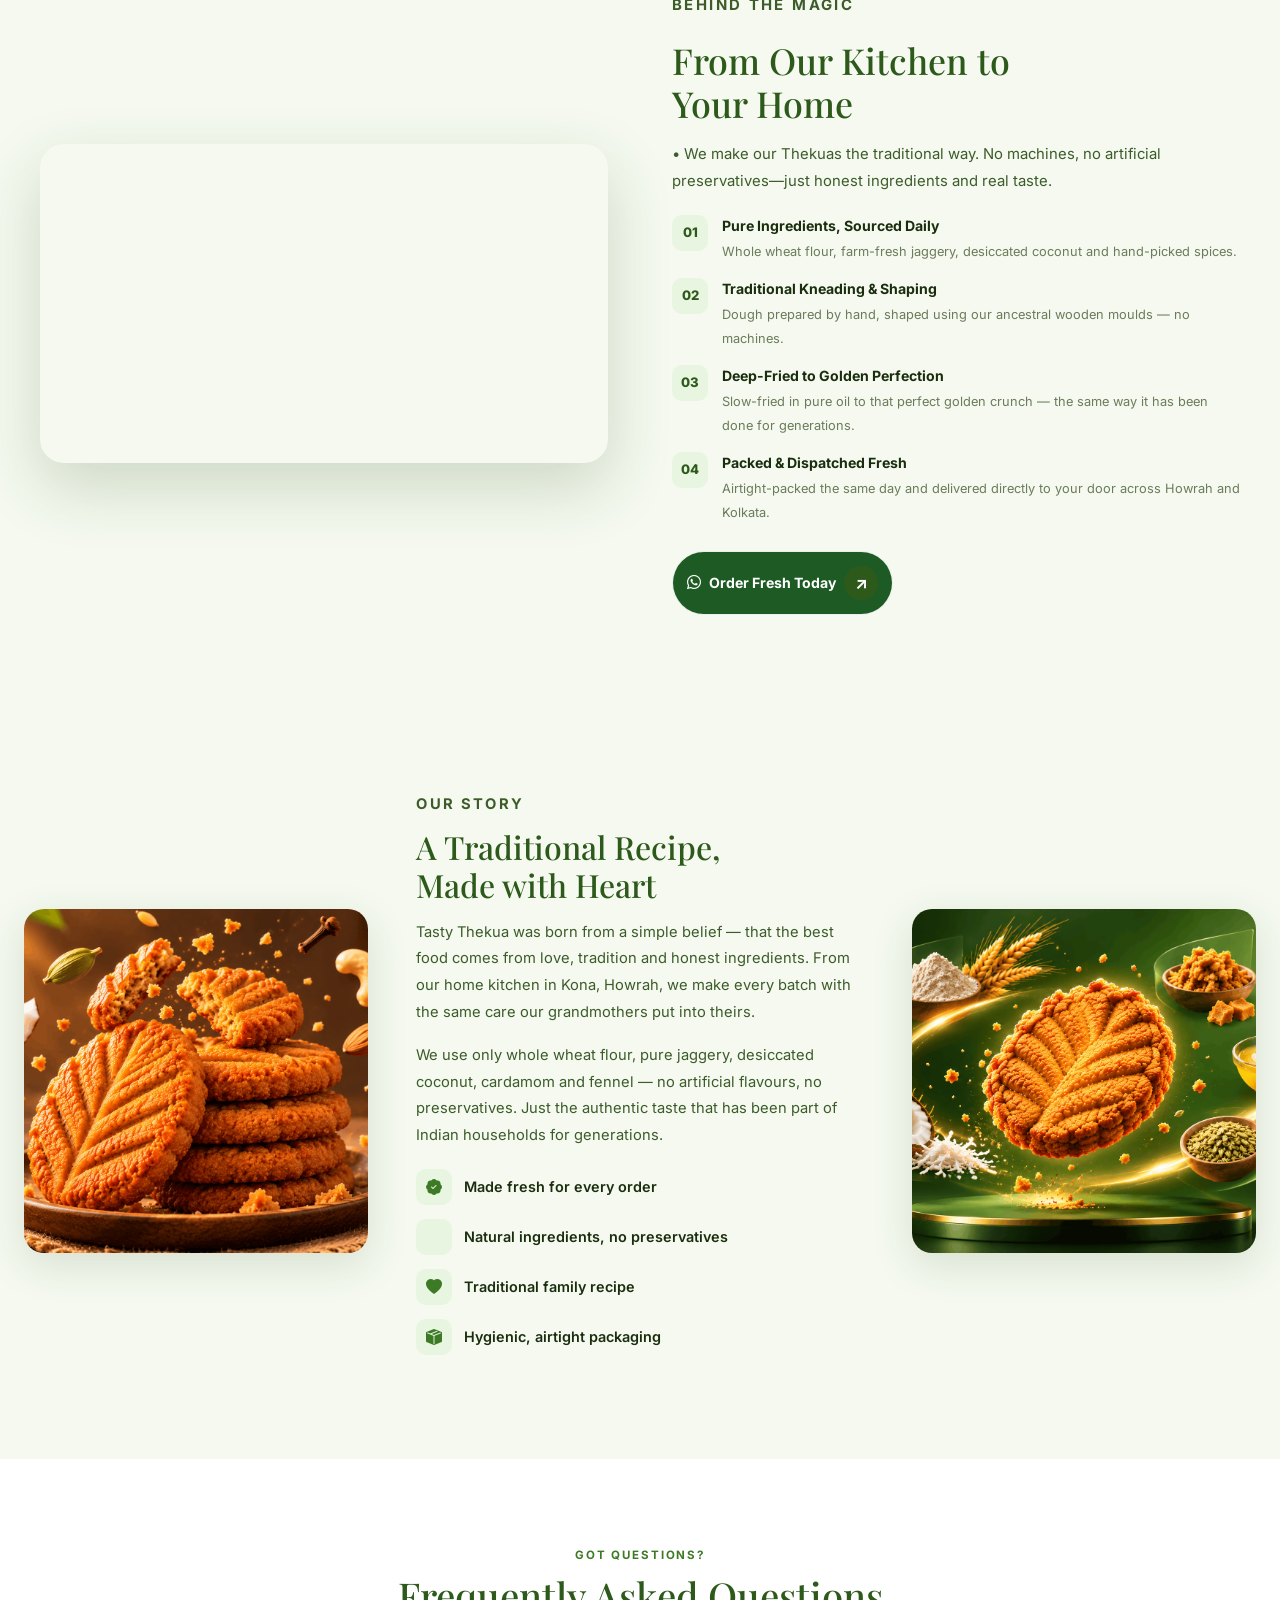
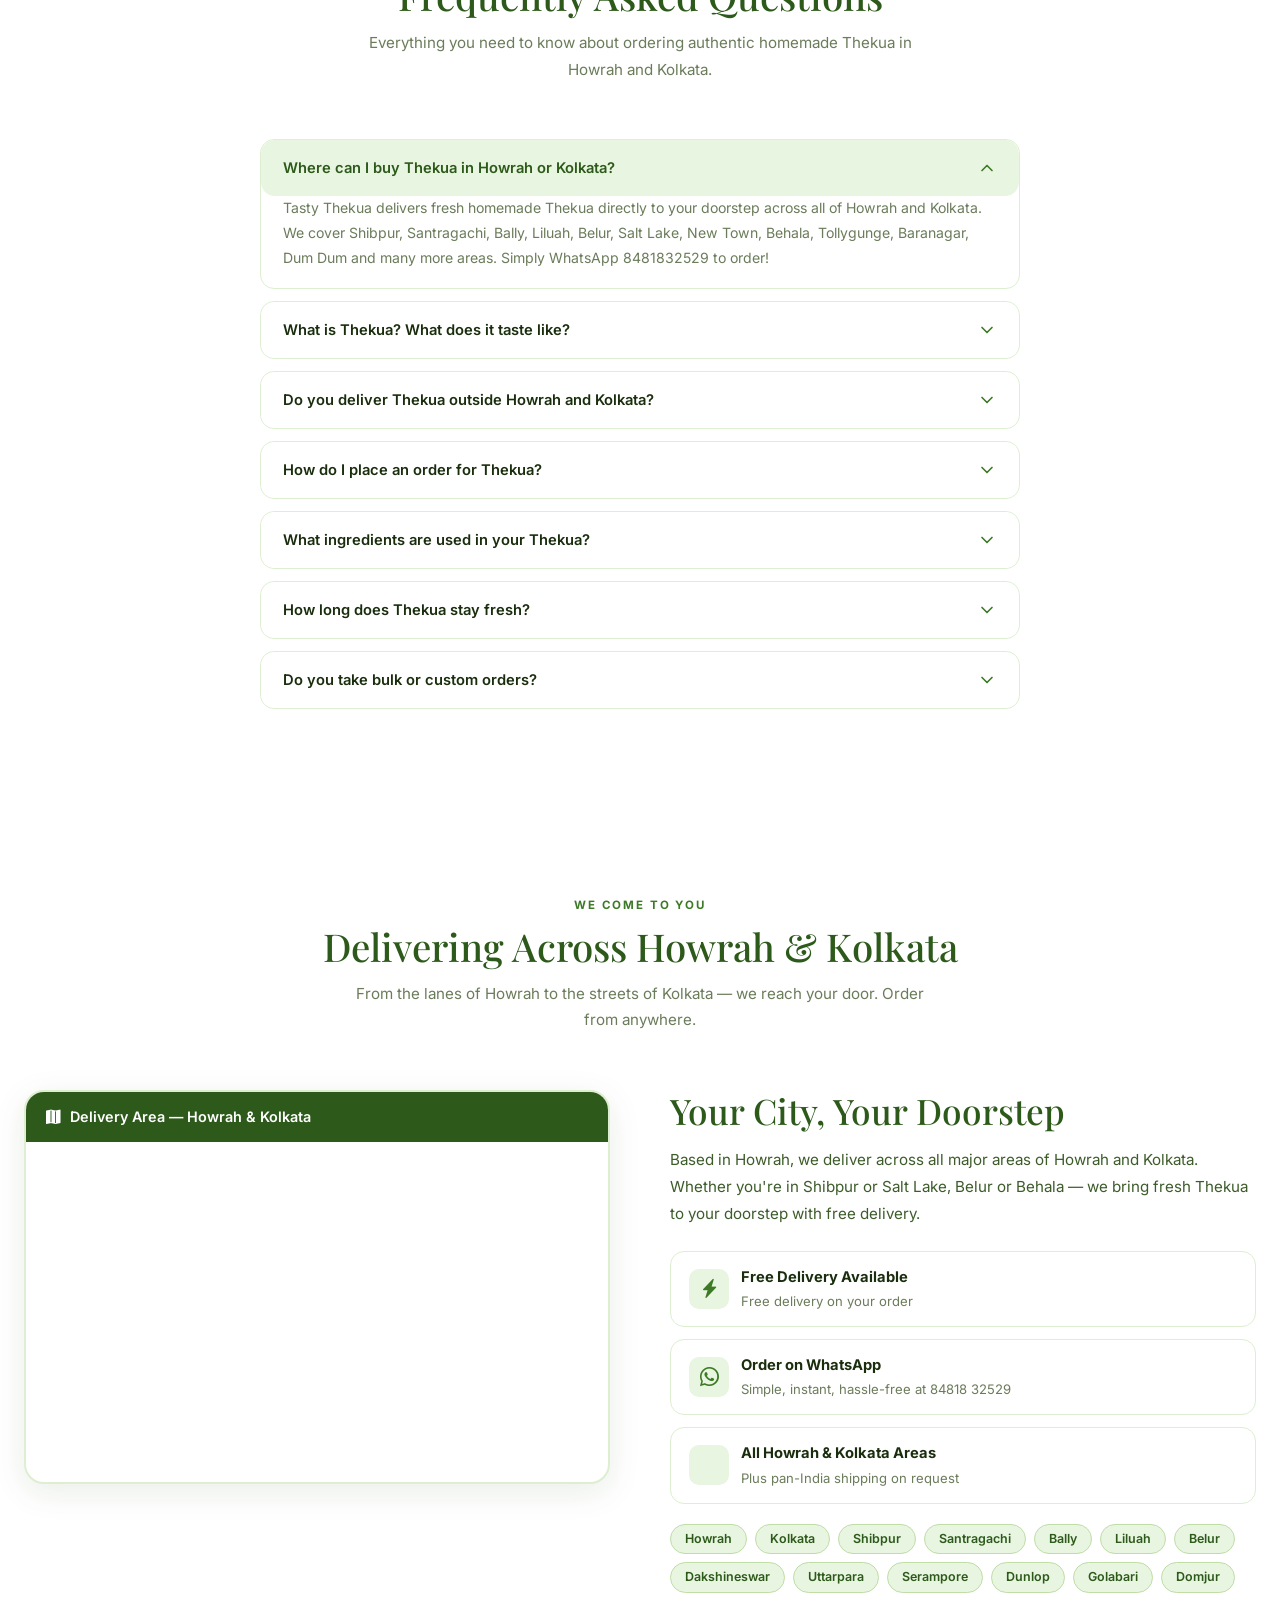
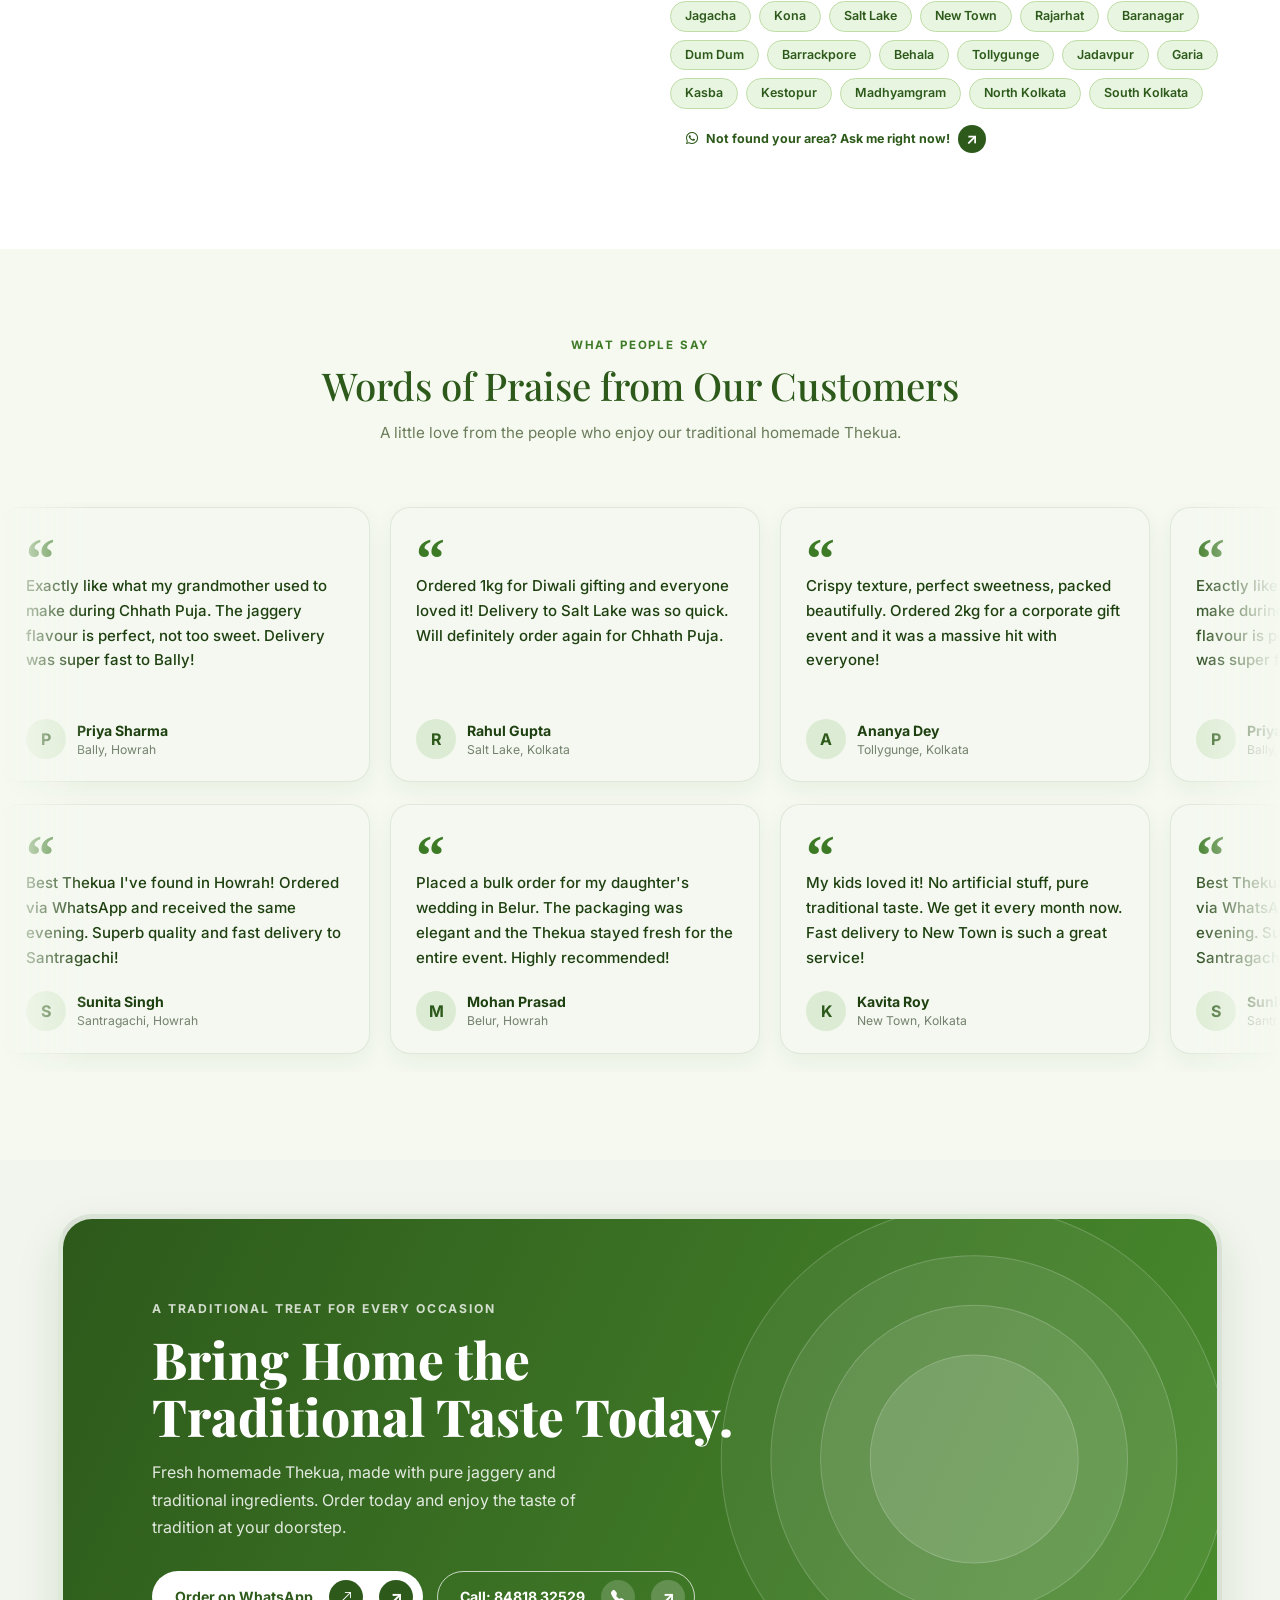
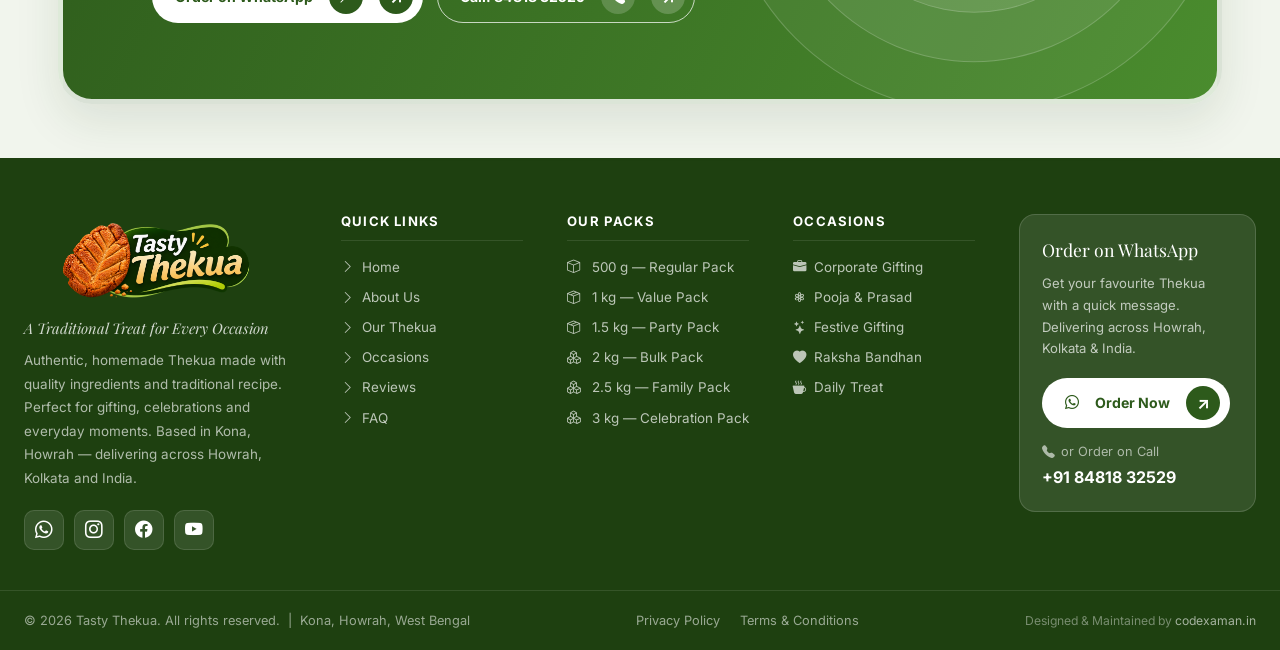
==== commit d2cf64ab: "Add Nimki enquiry section and navigation" ====
--- a/index.html
+++ b/index.html
@@ -225,6 +225,7 @@
           <div class="mega-backdrop" id="megaBackdrop"></div>
         </div>
 
+        <a href="#nimki" class="nav-link-c">Nimki</a>
         <a href="#occasions" class="nav-link-c">Occasions</a>
         <a href="#delivery" class="nav-link-c">Delivery</a>
         <a href="#faq" class="nav-link-c">FAQ</a>
@@ -251,6 +252,7 @@
       <a href="#packs" class="mob-sub-link"><i class="bi bi-boxes me-2"></i>2.5kg Family Pack</a>
       <a href="#packs" class="mob-sub-link"><i class="bi bi-boxes me-2"></i>3kg Celebration Pack</a>
     </div>
+    <a href="#nimki" class="mob-nav-link">Nimki</a>
     <a href="#occasions" class="mob-nav-link">Occasions</a>
     <a href="#delivery" class="mob-nav-link">Delivery Areas</a>
     <a href="#faq" class="mob-nav-link">FAQ</a>
@@ -477,6 +479,31 @@
 
 
 
+      </div>
+    </div>
+  </section>
+
+  <!-- ═══ NIMKI ═══ -->
+  <section class="nimki-section" id="nimki" aria-label="Nimki">
+    <div class="nimki-banner">
+      <img src="assets/images/nimki-banner.png" alt="Tasty Thekua Nimki banner" loading="lazy" />
+      <div class="nimki-banner-overlay">
+        <span class="nimki-eyebrow">A Savoury Favourite</span>
+        <h2>Now Serving Nimki</h2>
+        <p>Along with our Thekua, you can now enquire about Nimki too.</p>
+      </div>
+    </div>
+    <div class="nimki-content">
+      <div class="nimki-product-image">
+        <img src="assets/images/nimki.png" alt="Nimki by Tasty Thekua" loading="lazy" />
+      </div>
+      <div class="nimki-copy">
+        <p class="sec-eyebrow">Something Savoury</p>
+        <h2 class="sec-title">Want to Buy Nimki?</h2>
+        <p class="sec-sub">Nimki is now available from Tasty Thekua. There’s no fixed pack selection here — simply get in touch with us to enquire and place your order.</p>
+        <a class="nimki-enquiry-btn" href="https://wa.me/918481832529?text=Hi!%20I%27m%20interested%20in%20buying%20Nimki.%20Please%20share%20the%20details." target="_blank" rel="noopener noreferrer">
+          <i class="bi bi-whatsapp"></i> Enquire to Buy Nimki
+        </a>
       </div>
     </div>
   </section>
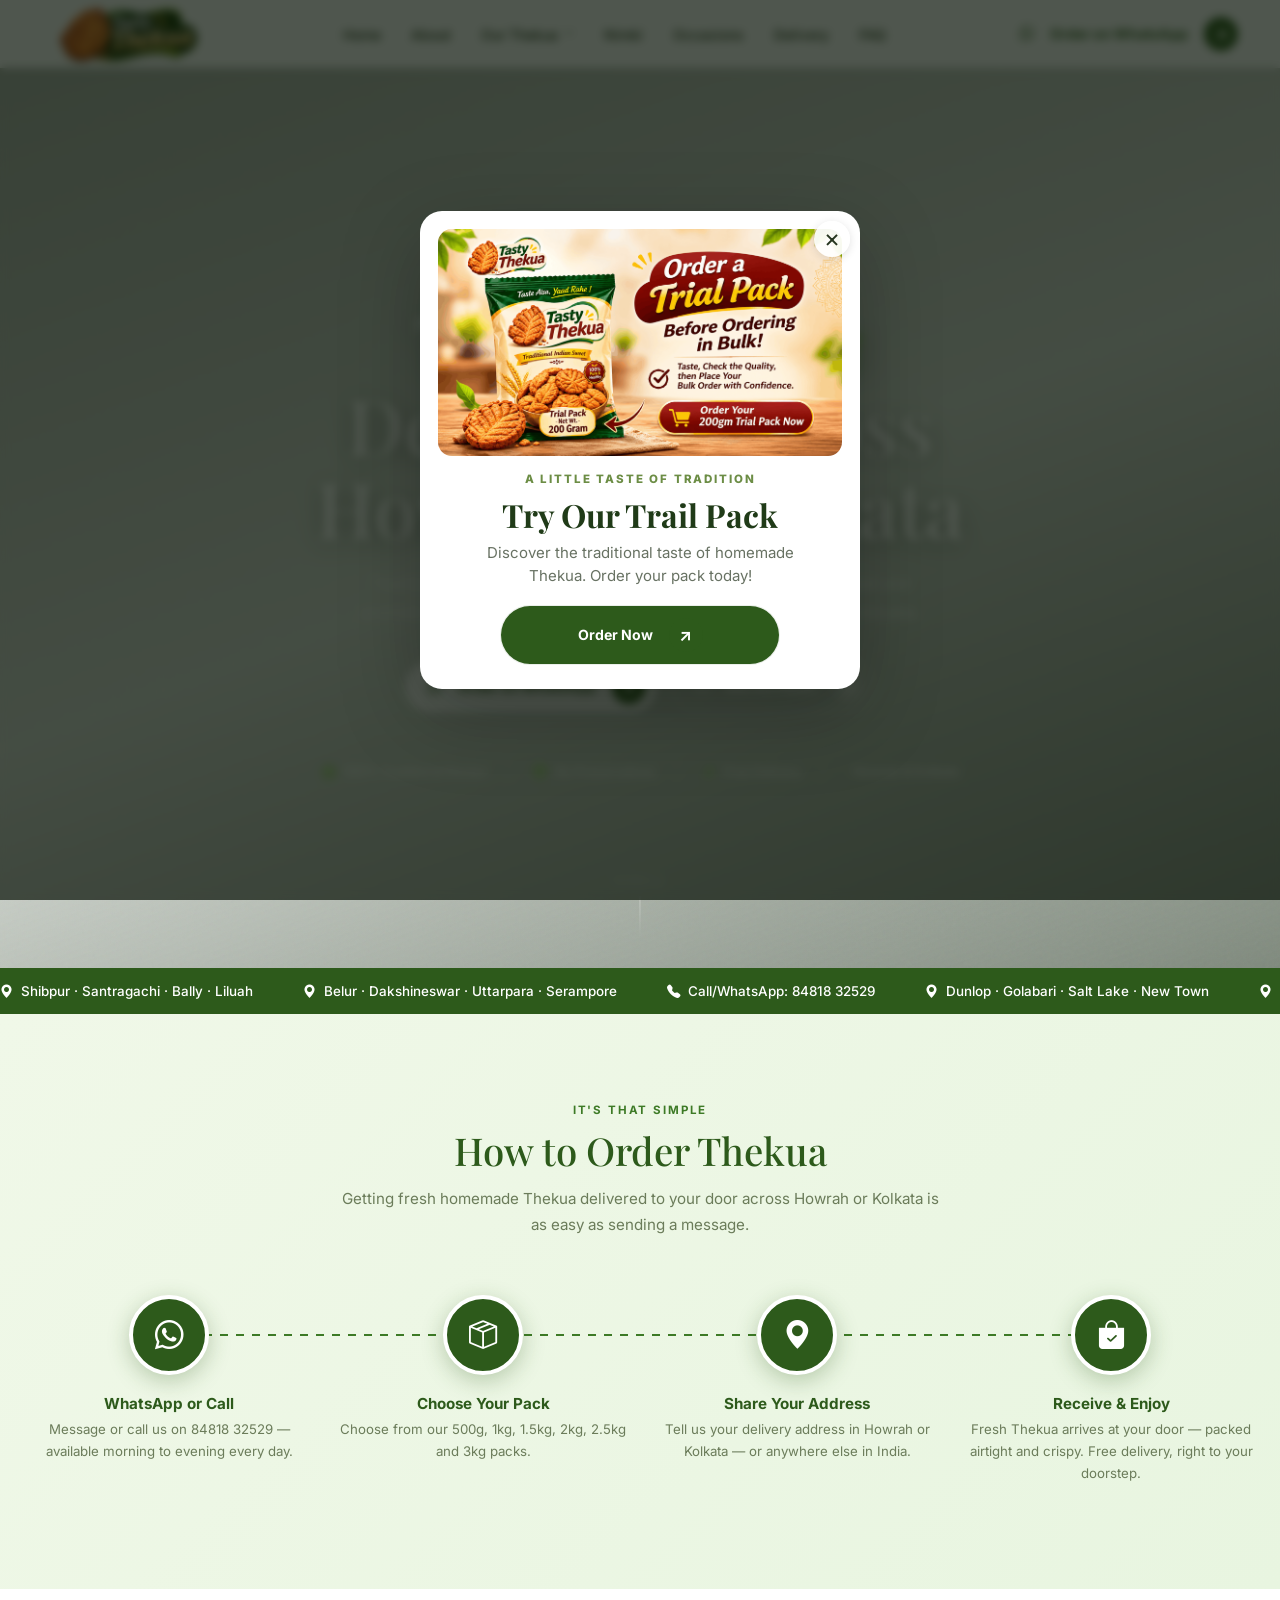
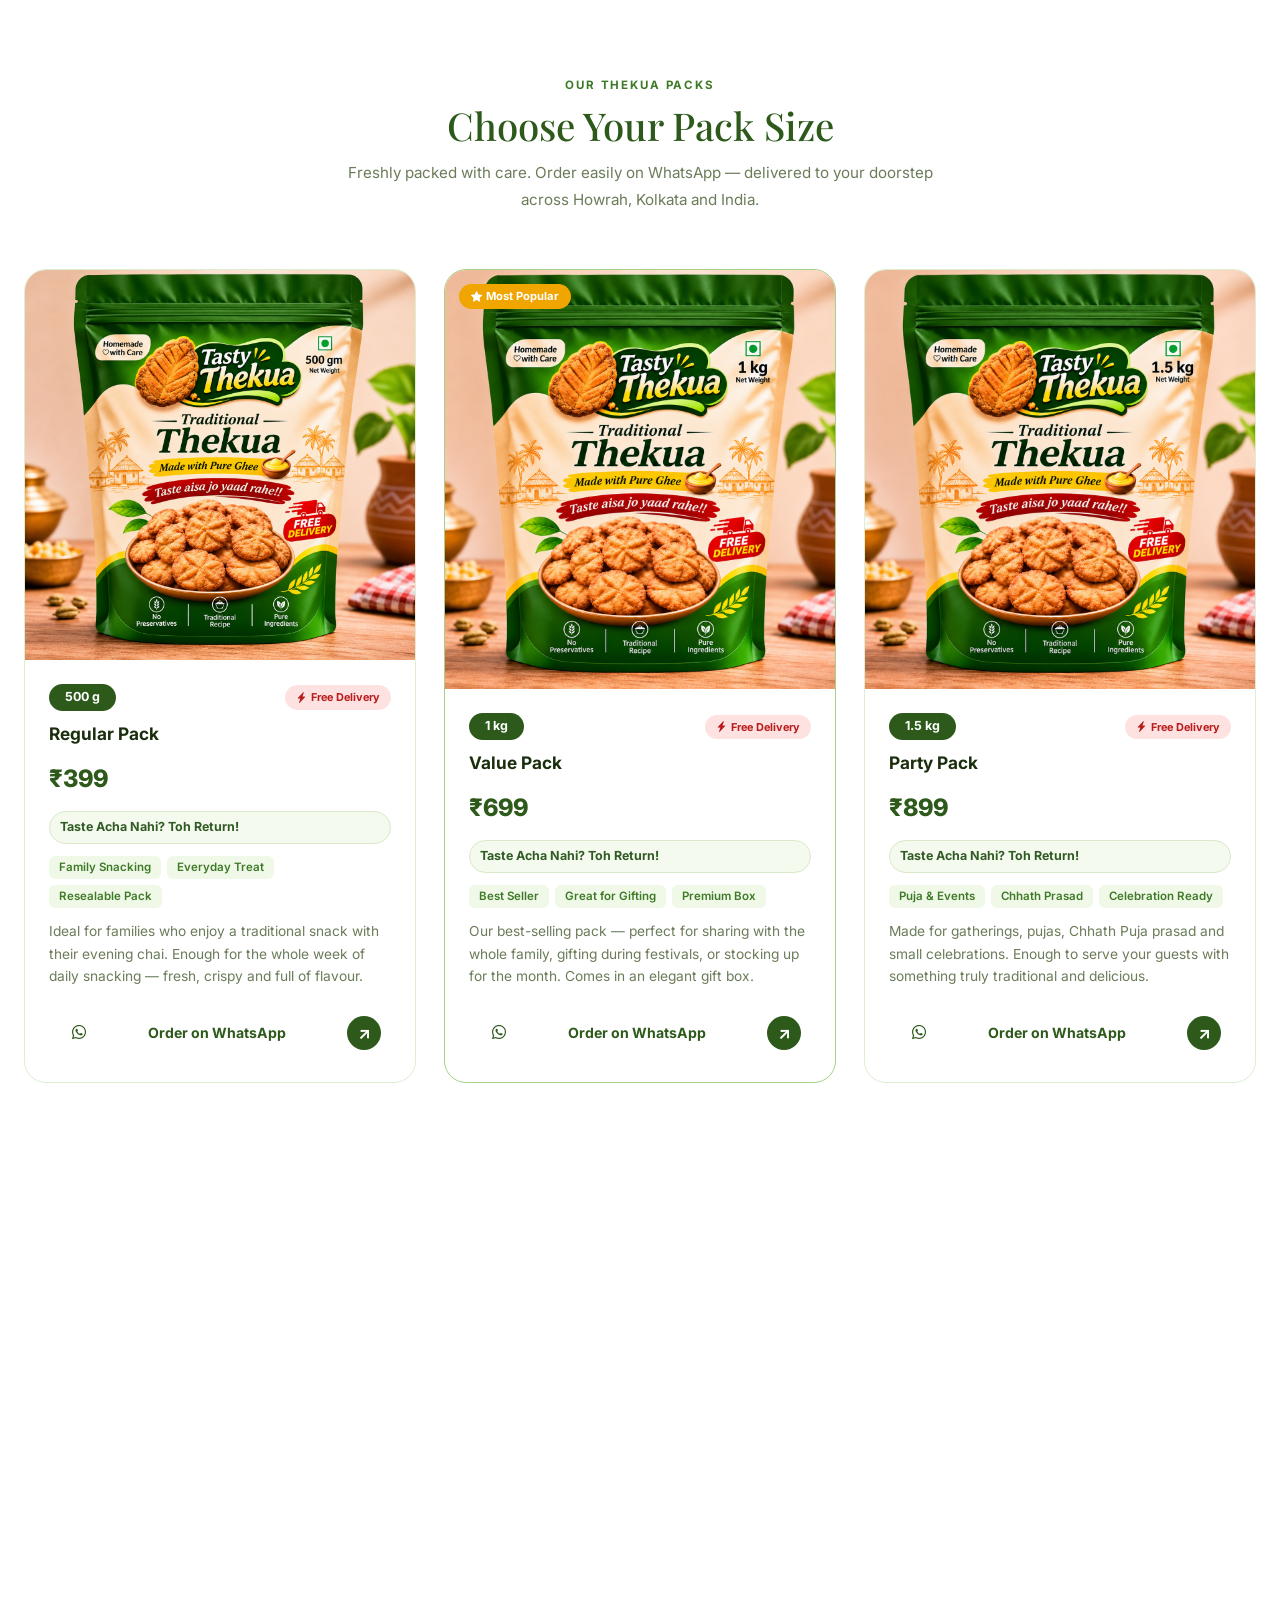
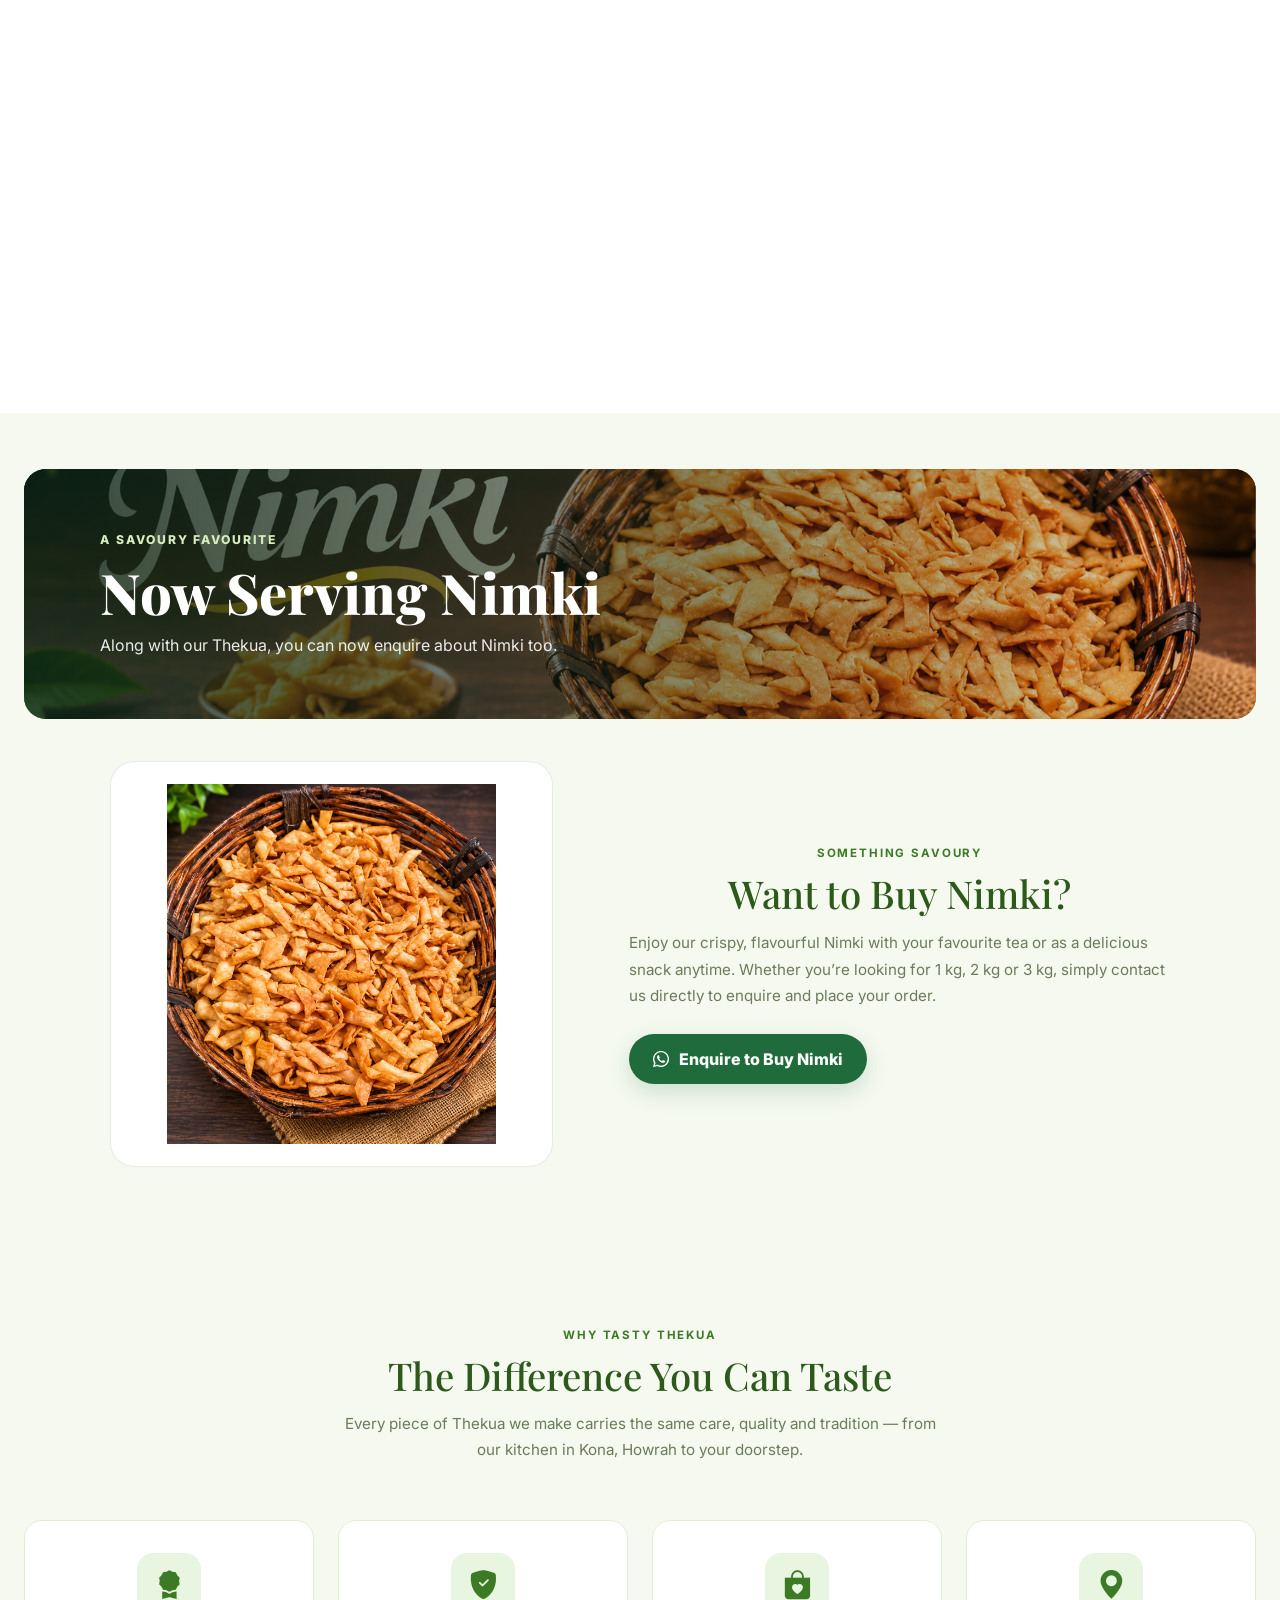
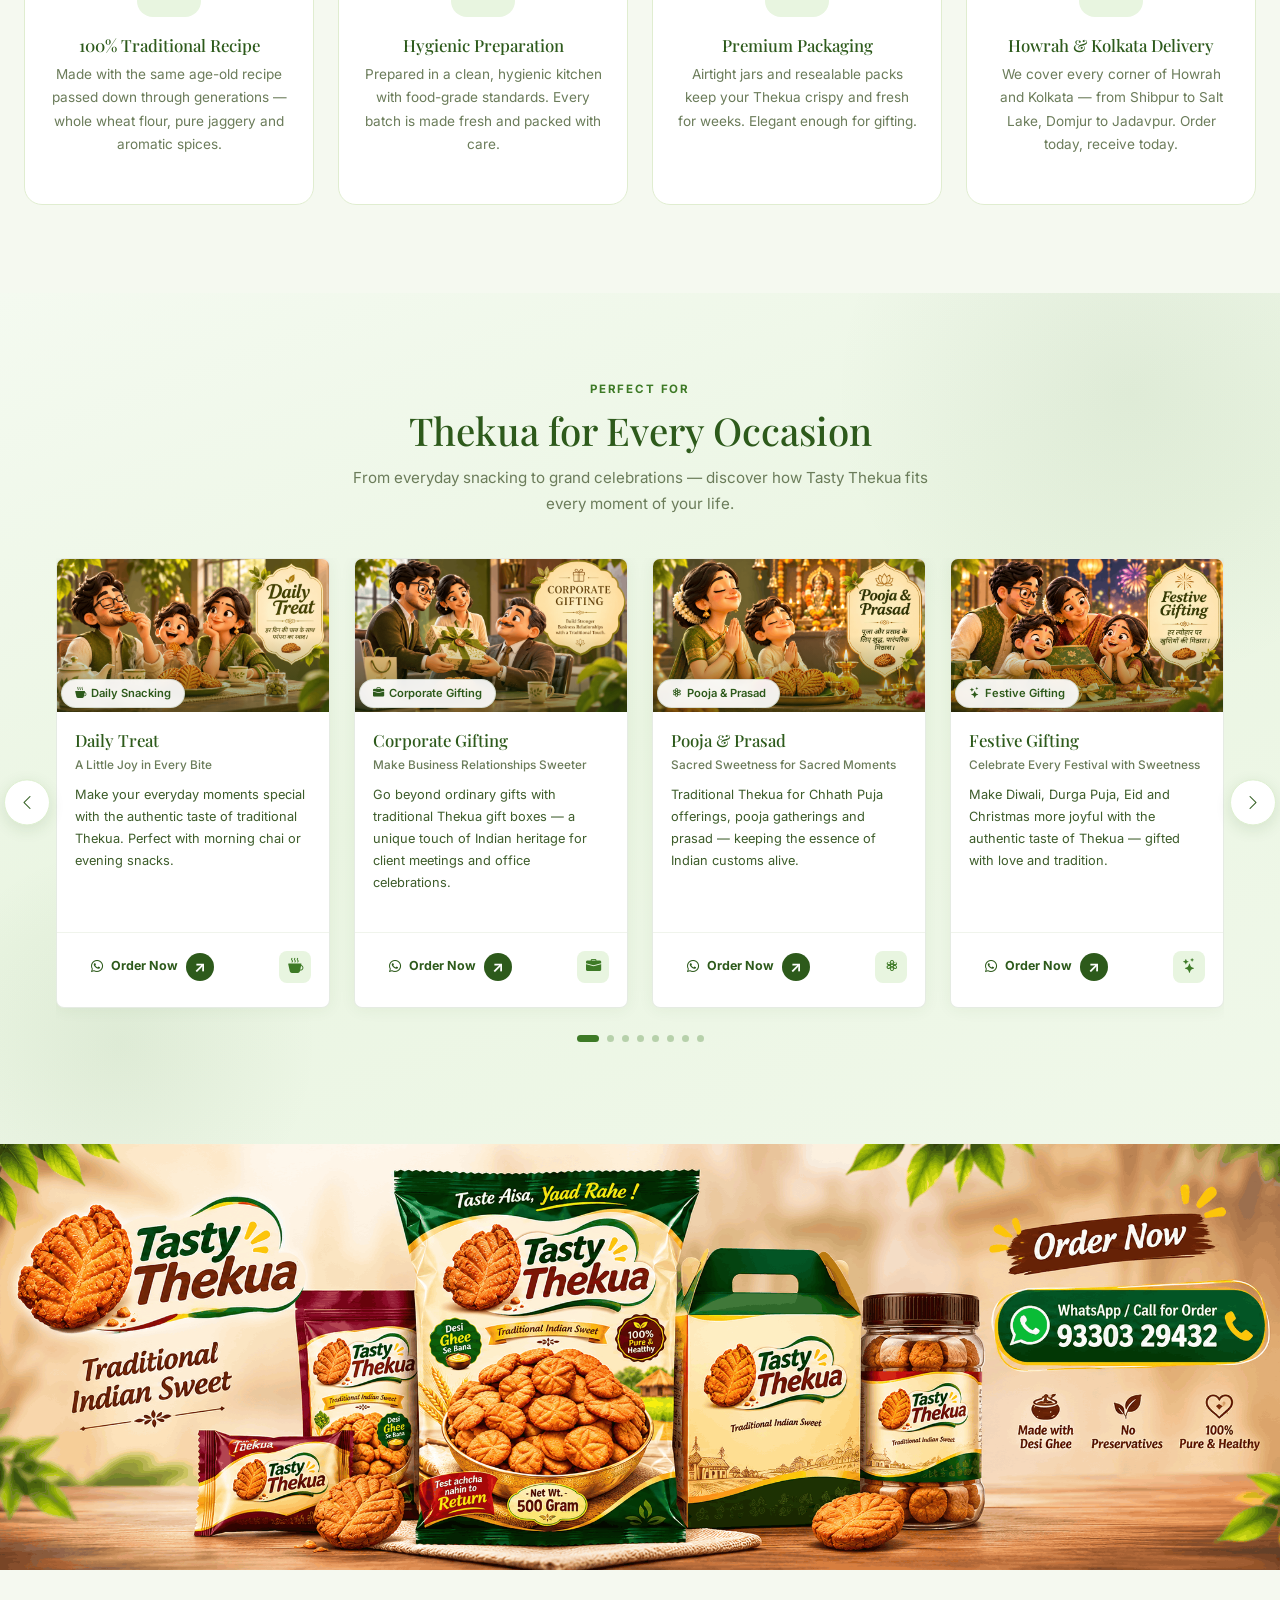
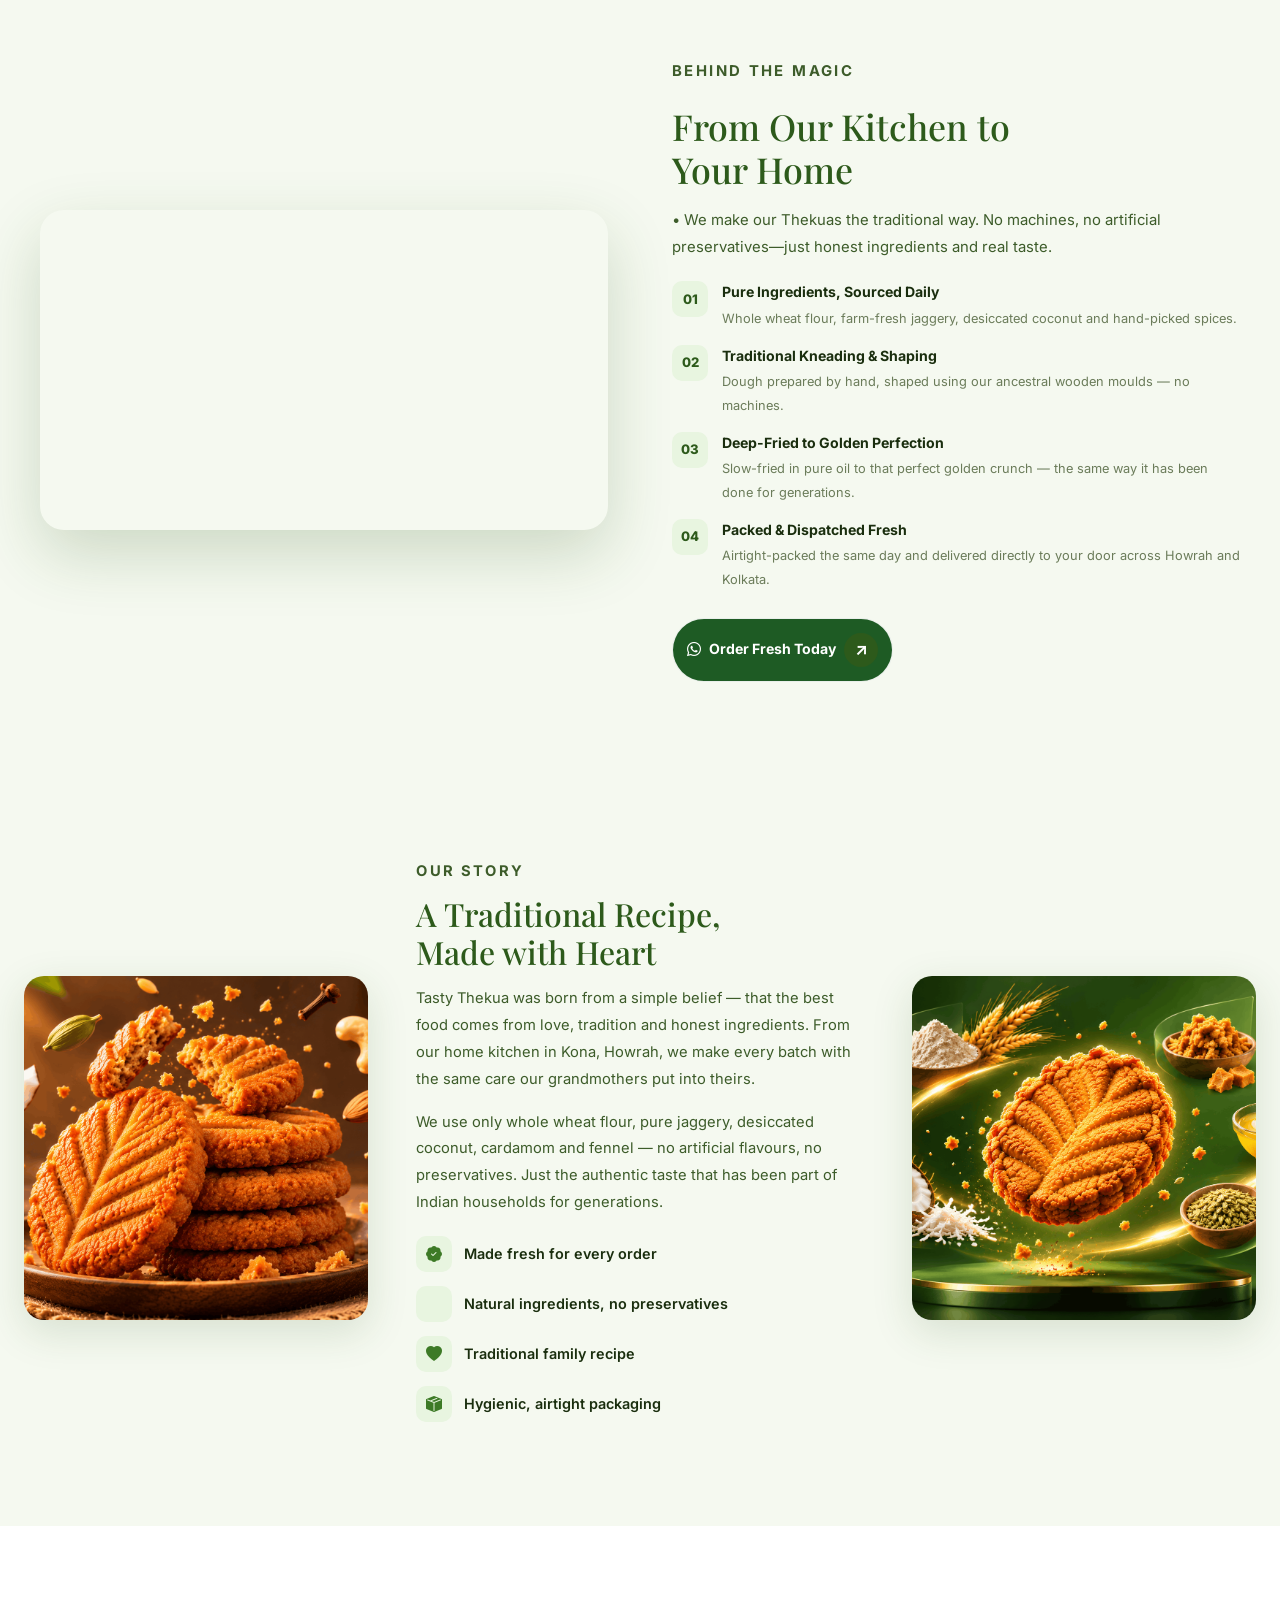
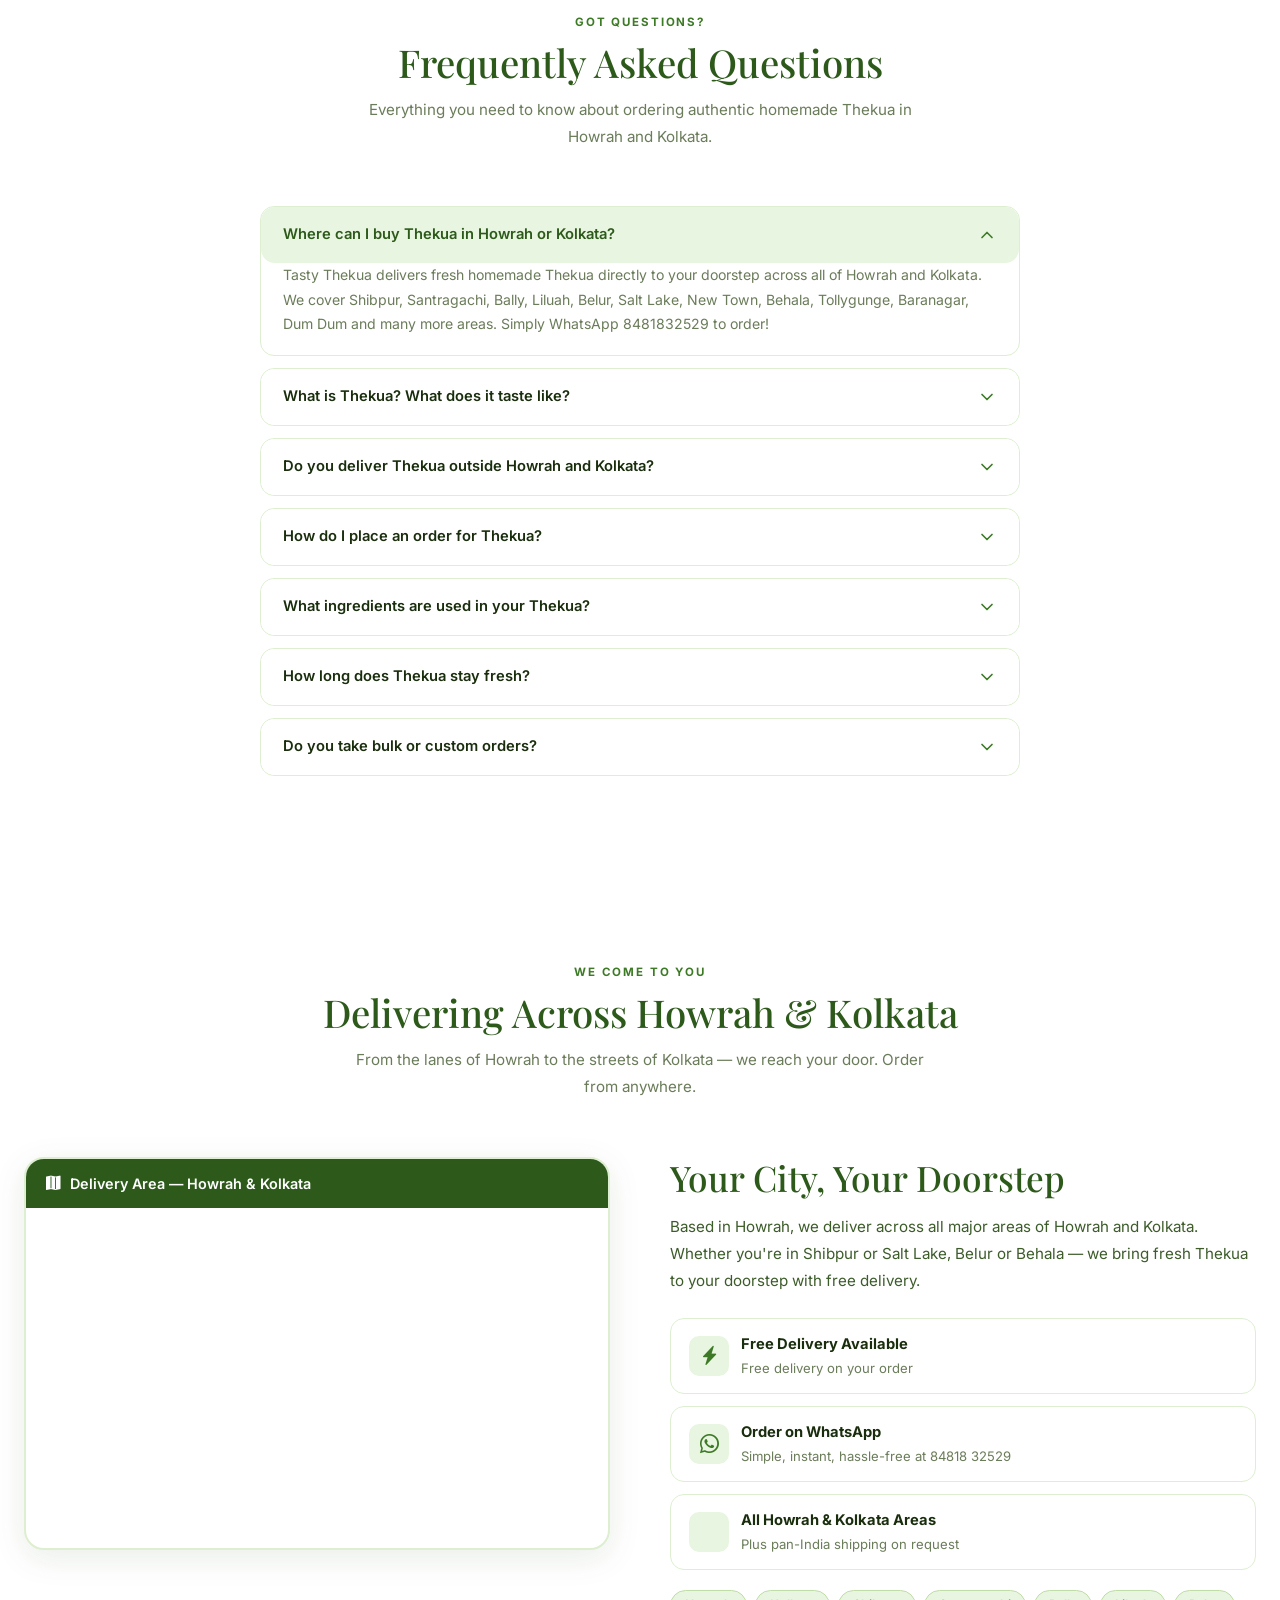
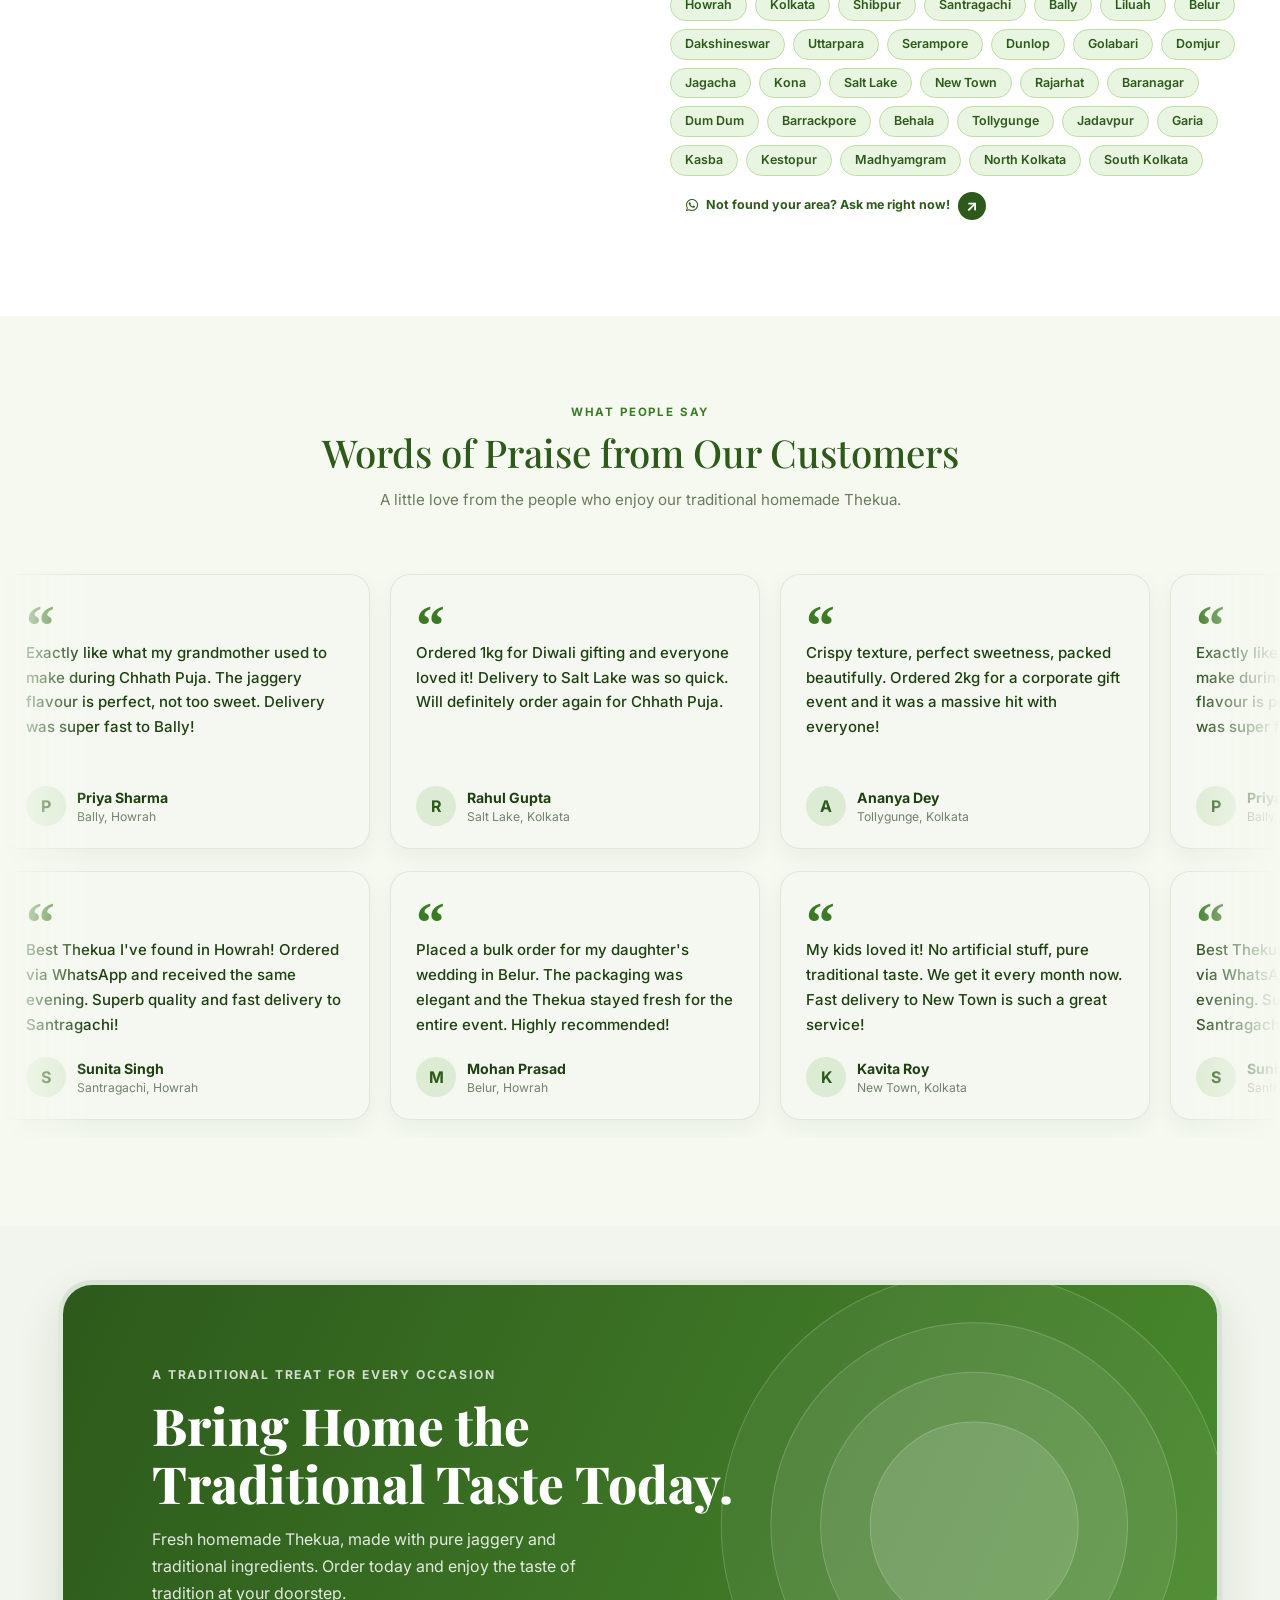
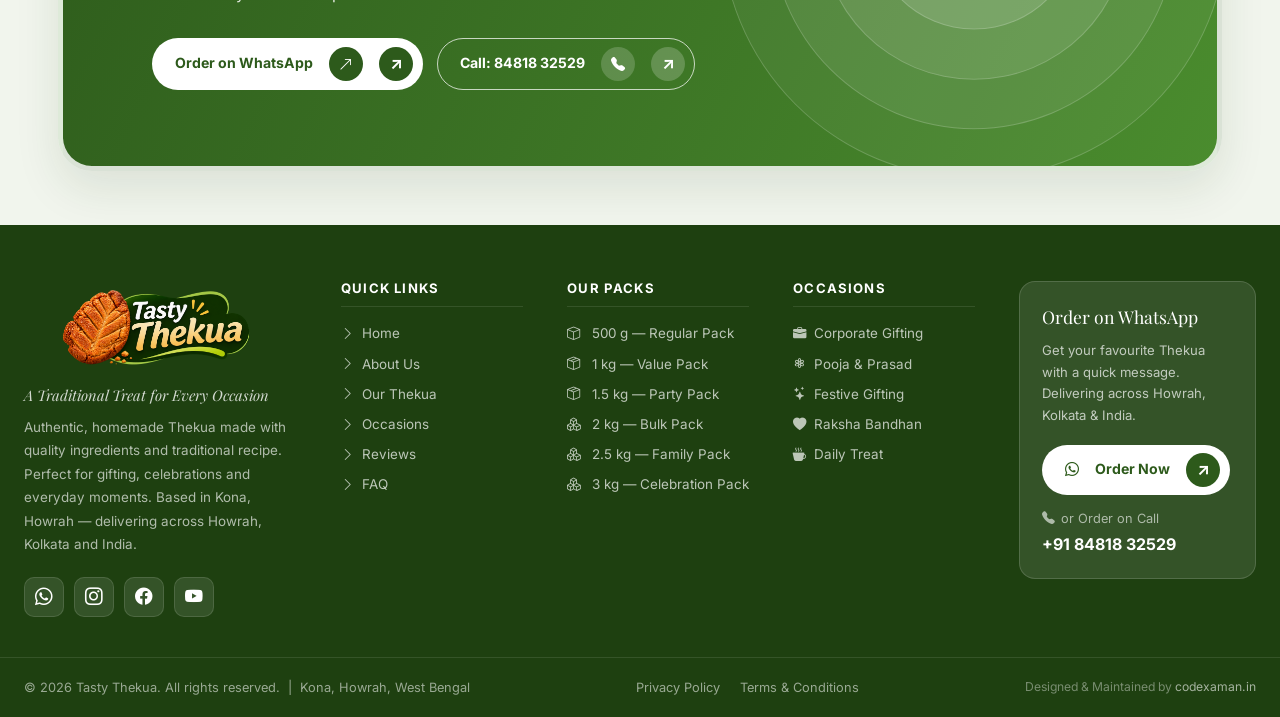
==== commit 2e6d6709: "Improve customer-facing Nimki section copy" ====
--- a/index.html
+++ b/index.html
@@ -500,7 +500,7 @@
       <div class="nimki-copy">
         <p class="sec-eyebrow">Something Savoury</p>
         <h2 class="sec-title">Want to Buy Nimki?</h2>
-        <p class="sec-sub">Nimki is now available from Tasty Thekua. There’s no fixed pack selection here — simply get in touch with us to enquire and place your order.</p>
+        <p class="sec-sub">Enjoy our crispy, flavourful Nimki with your favourite tea or as a delicious snack anytime. Whether you’re looking for 1 kg, 2 kg or 3 kg, simply contact us directly to enquire and place your order.</p>
         <a class="nimki-enquiry-btn" href="https://wa.me/918481832529?text=Hi!%20I%27m%20interested%20in%20buying%20Nimki.%20Please%20share%20the%20details." target="_blank" rel="noopener noreferrer">
           <i class="bi bi-whatsapp"></i> Enquire to Buy Nimki
         </a>
--- a/assets/css/style.css
+++ b/assets/css/style.css
@@ -2494,3 +2494,180 @@
         transition: none;
     }
 }
+
+
+/* ── NIMKI ENQUIRY SECTION ── */
+.nimki-section {
+    padding: 56px 24px 72px;
+    background: var(--cream);
+}
+.nimki-banner {
+    position: relative;
+    width: min(1280px, 100%);
+    min-height: 250px;
+    margin: 0 auto 42px;
+    overflow: hidden;
+    border-radius: 22px;
+    background: #173b2c;
+}
+.nimki-banner > img {
+    position: absolute;
+    inset: 0;
+    width: 100%;
+    height: 100%;
+    object-fit: cover;
+}
+.nimki-banner-overlay {
+    position: relative;
+    z-index: 1;
+    min-height: 250px;
+    display: flex;
+    flex-direction: column;
+    justify-content: center;
+    align-items: flex-start;
+    padding: 36px clamp(24px, 6vw, 76px);
+    color: #fff;
+    background: linear-gradient(90deg, rgba(8, 35, 23, .82), rgba(8, 35, 23, .48) 55%, rgba(8, 35, 23, .08));
+}
+.nimki-eyebrow {
+    margin-bottom: 9px;
+    color: #d7edbd;
+    font-size: .76rem;
+    font-weight: 800;
+    letter-spacing: .16em;
+    text-transform: uppercase;
+}
+.nimki-banner-overlay h2 {
+    margin: 0 0 8px;
+    color: #fff;
+    font-size: clamp(2rem, 4.5vw, 3.5rem);
+    font-weight: 800;
+}
+.nimki-banner-overlay p {
+    max-width: 520px;
+    margin: 0;
+    color: rgba(255,255,255,.9);
+    font-size: 1rem;
+}
+.nimki-content {
+    display: grid;
+    grid-template-columns: minmax(0, .9fr) minmax(0, 1.1fr);
+    align-items: center;
+    gap: clamp(28px, 6vw, 76px);
+    width: min(1060px, 100%);
+    margin: 0 auto;
+}
+.nimki-product-image {
+    display: flex;
+    align-items: center;
+    justify-content: center;
+    min-height: 280px;
+    padding: 22px;
+    border: 1px solid rgba(49, 91, 37, .12);
+    border-radius: 24px;
+    background: #fff;
+}
+.nimki-product-image img {
+    display: block;
+    width: 100%;
+    max-width: 420px;
+    max-height: 360px;
+    object-fit: contain;
+}
+.nimki-copy .sec-title {
+    margin-bottom: 14px;
+}
+.nimki-copy .sec-sub {
+    margin: 0 0 24px;
+    text-align: left;
+}
+.nimki-enquiry-btn {
+    display: inline-flex;
+    align-items: center;
+    justify-content: center;
+    gap: 10px;
+    min-height: 50px;
+    padding: 0 24px;
+    border-radius: 999px;
+    background: #1f6b3b;
+    color: #fff;
+    font-weight: 800;
+    text-decoration: none;
+    box-shadow: 0 8px 22px rgba(31,107,59,.18);
+    transition: transform .2s ease, background .2s ease;
+}
+.nimki-enquiry-btn:hover {
+    transform: translateY(-2px);
+    background: #174f2c;
+    color: #fff;
+}
+@media (max-width: 767px) {
+    .nimki-section { padding: 36px 16px 52px; }
+    .nimki-banner, .nimki-banner-overlay { min-height: 220px; }
+    .nimki-banner { margin-bottom: 28px; border-radius: 16px; }
+    .nimki-banner-overlay { padding: 26px 22px; }
+    .nimki-banner-overlay p { max-width: 300px; font-size: .9rem; }
+    .nimki-content { grid-template-columns: 1fr; gap: 24px; }
+    .nimki-product-image { min-height: 220px; padding: 14px; }
+    .nimki-product-image img { max-height: 280px; }
+    .nimki-copy { text-align: center; }
+    .nimki-copy .sec-sub { text-align: center; }
+    .nimki-enquiry-btn { width: 100%; }
+}
+
+
+/* ── NIMKI SUBTLE MOTION ── */
+@keyframes nimki-banner-drift {
+    0%, 100% { transform: scale(1); }
+    50% { transform: scale(1.055); }
+}
+@keyframes nimki-rise-in {
+    from { opacity: 0; transform: translateY(22px); }
+    to { opacity: 1; transform: translateY(0); }
+}
+@keyframes nimki-product-float {
+    0%, 100% { transform: translateY(0); }
+    50% { transform: translateY(-8px); }
+}
+.nimki-section .nimki-banner > img {
+    animation: nimki-banner-drift 22s ease-in-out infinite;
+    will-change: transform;
+}
+.nimki-section .nimki-banner-overlay > * {
+    opacity: 0;
+    animation: nimki-rise-in .8s ease-out forwards;
+}
+.nimki-section .nimki-banner-overlay .nimki-eyebrow { animation-delay: .12s; }
+.nimki-section .nimki-banner-overlay h2 { animation-delay: .28s; }
+.nimki-section .nimki-banner-overlay p { animation-delay: .44s; }
+.nimki-section .nimki-product-image {
+    animation: nimki-rise-in .9s .2s ease-out both;
+}
+.nimki-section .nimki-product-image img {
+    animation: nimki-product-float 5s 1.1s ease-in-out infinite;
+}
+.nimki-section .nimki-section .nimki-copy > * {
+    animation: nimki-rise-in .8s ease-out both;
+}
+.nimki-copy > :nth-child(1) { animation-delay: .2s; }
+.nimki-copy > :nth-child(2) { animation-delay: .34s; }
+.nimki-copy > :nth-child(3) { animation-delay: .48s; }
+.nimki-copy > :nth-child(4) { animation-delay: .62s; }
+.nimki-section .nimki-enquiry-btn {
+    transition: transform .25s ease, box-shadow .25s ease, background .25s ease;
+}
+.nimki-enquiry-btn:hover {
+    transform: translateY(-3px);
+    box-shadow: 0 12px 28px rgba(31,107,59,.26);
+}
+@media (prefers-reduced-motion: reduce) {
+    .nimki-banner > img,
+    .nimki-banner-overlay > *,
+    .nimki-product-image,
+    .nimki-product-image img,
+    .nimki-copy > * {
+        animation: none !important;
+        opacity: 1 !important;
+        transform: none !important;
+    }
+}
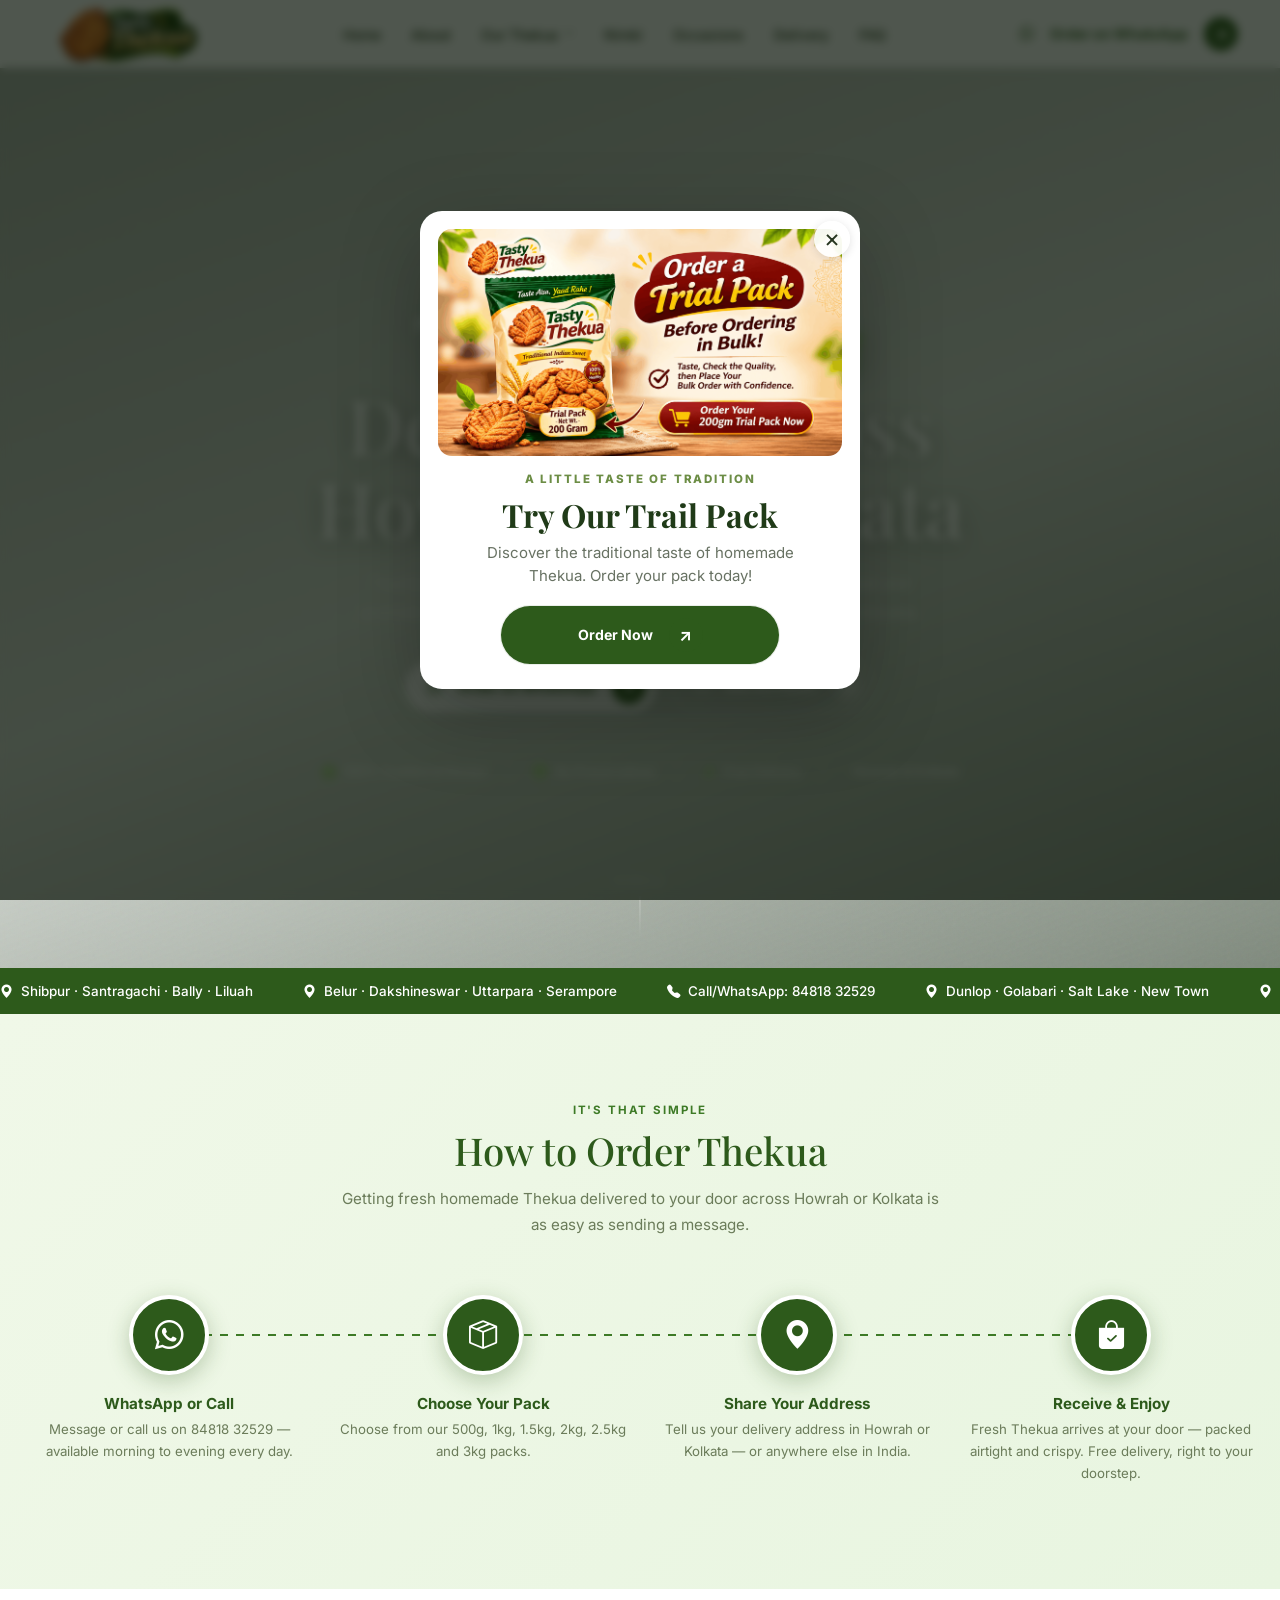
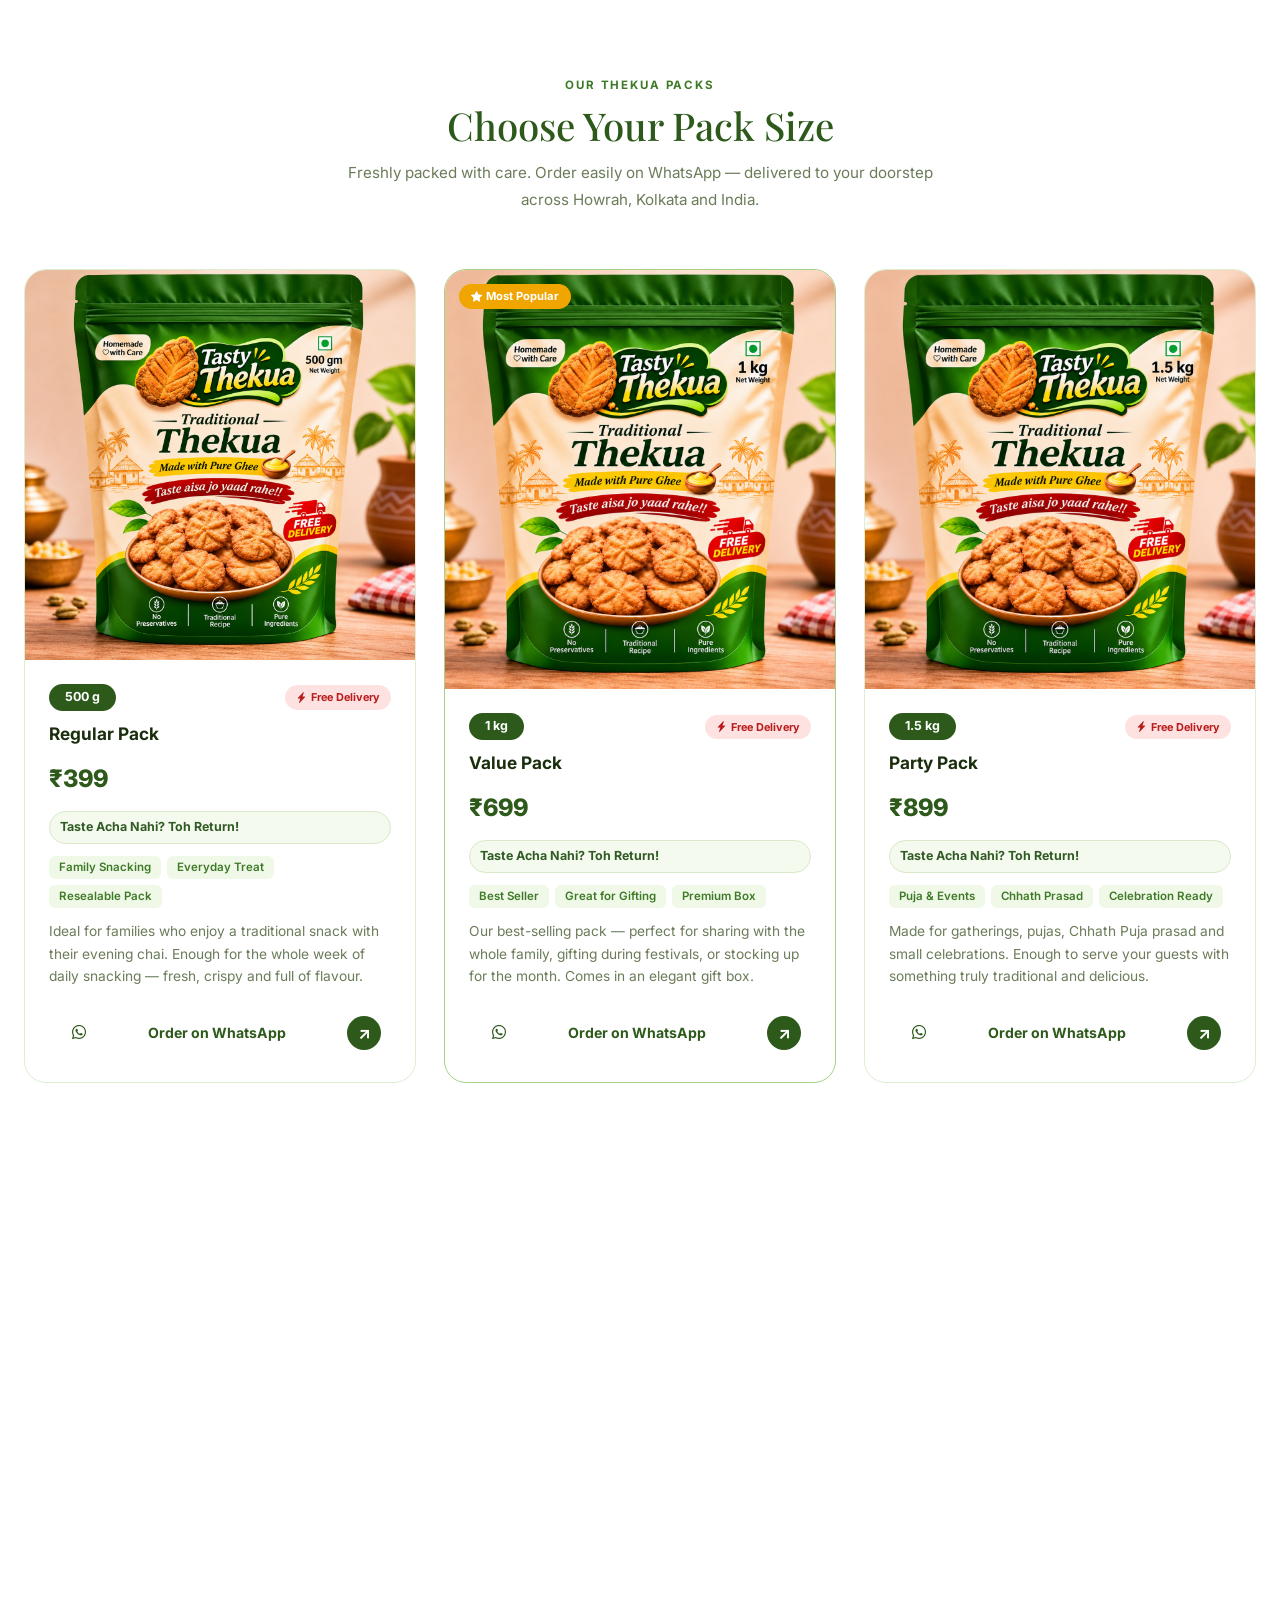
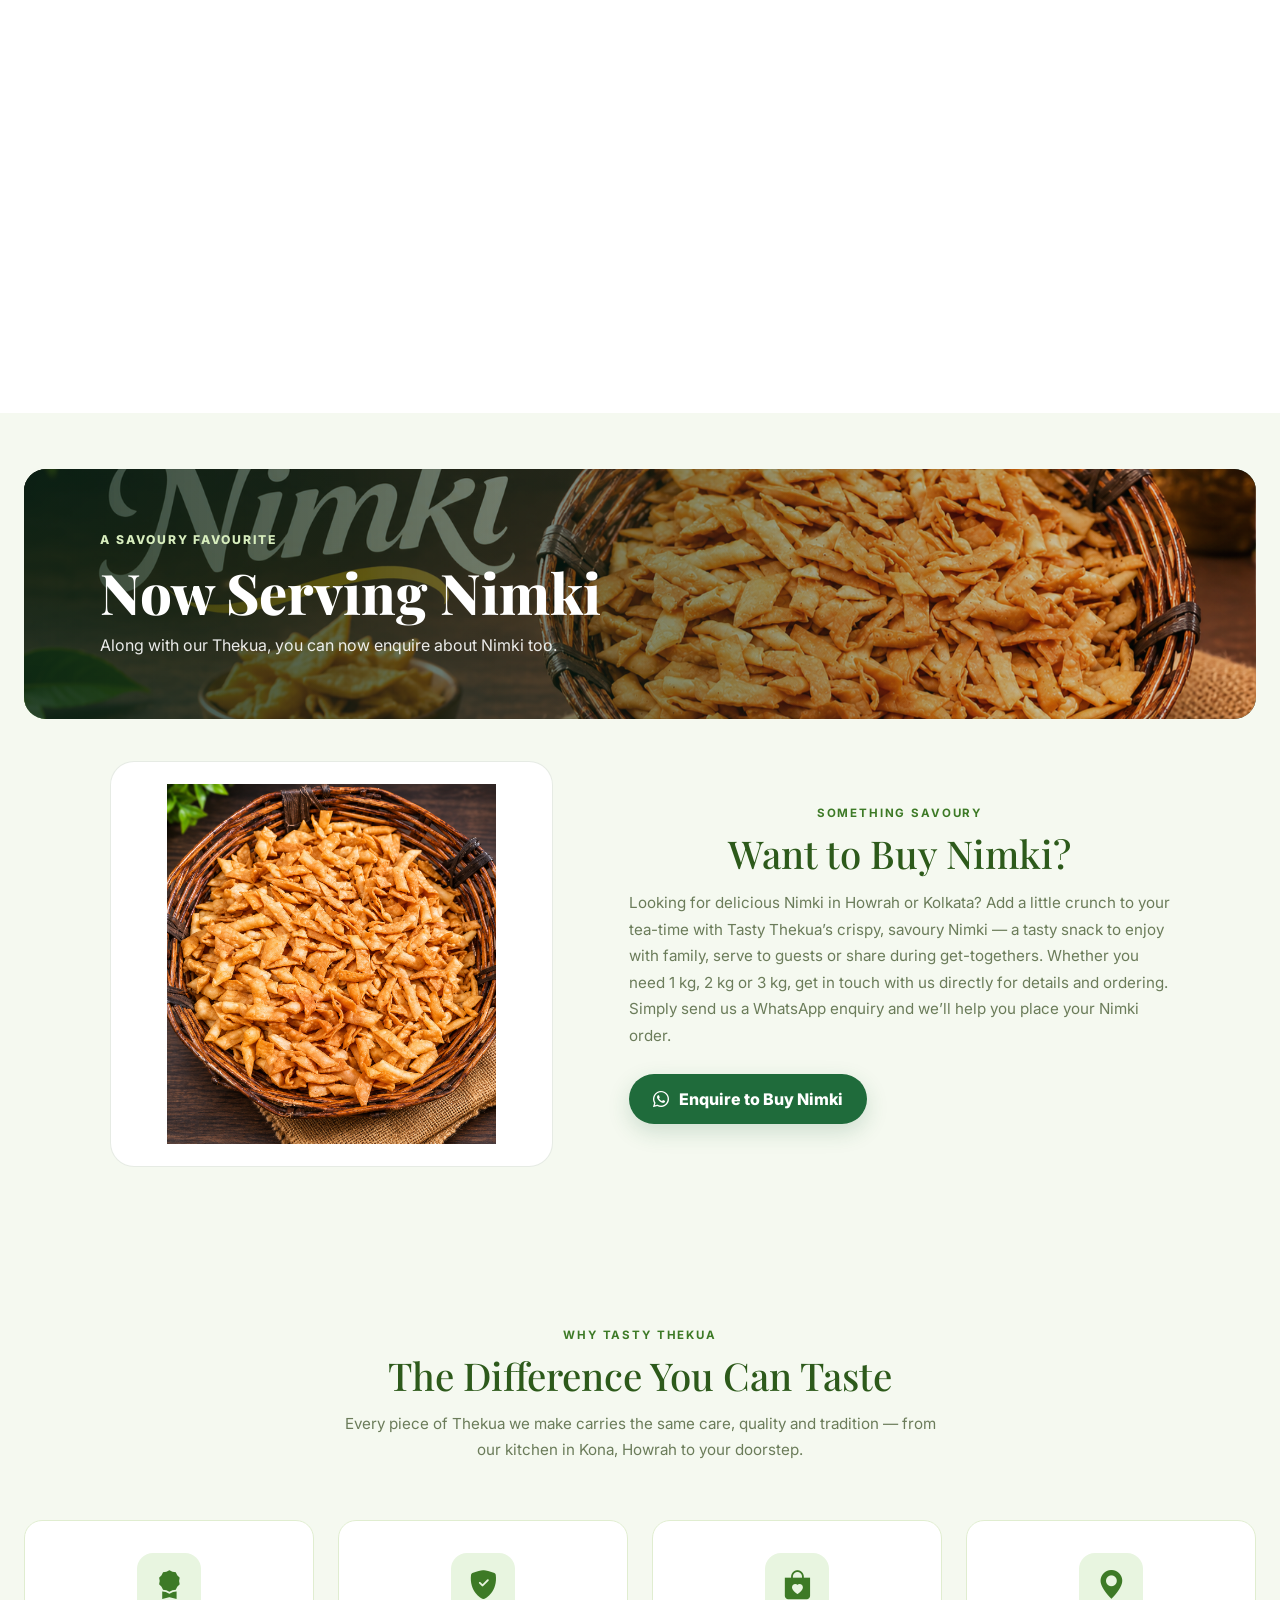
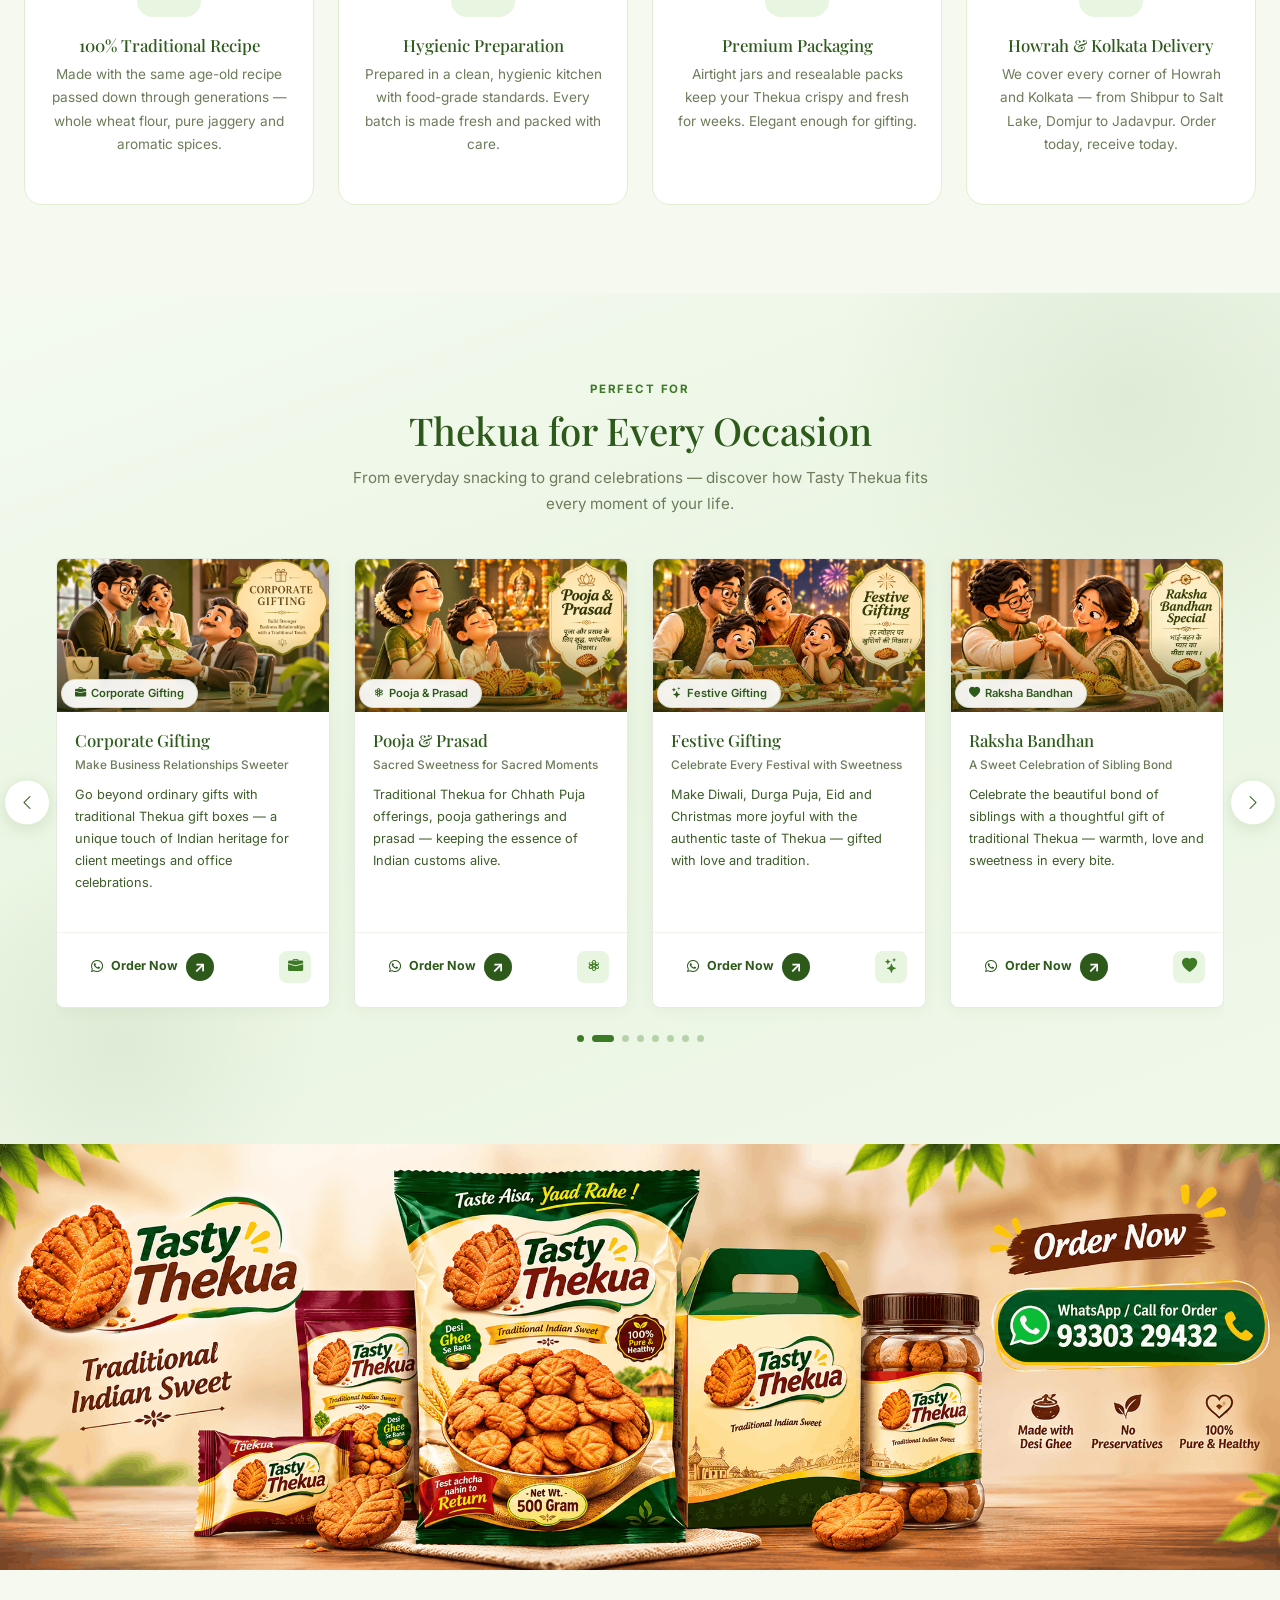
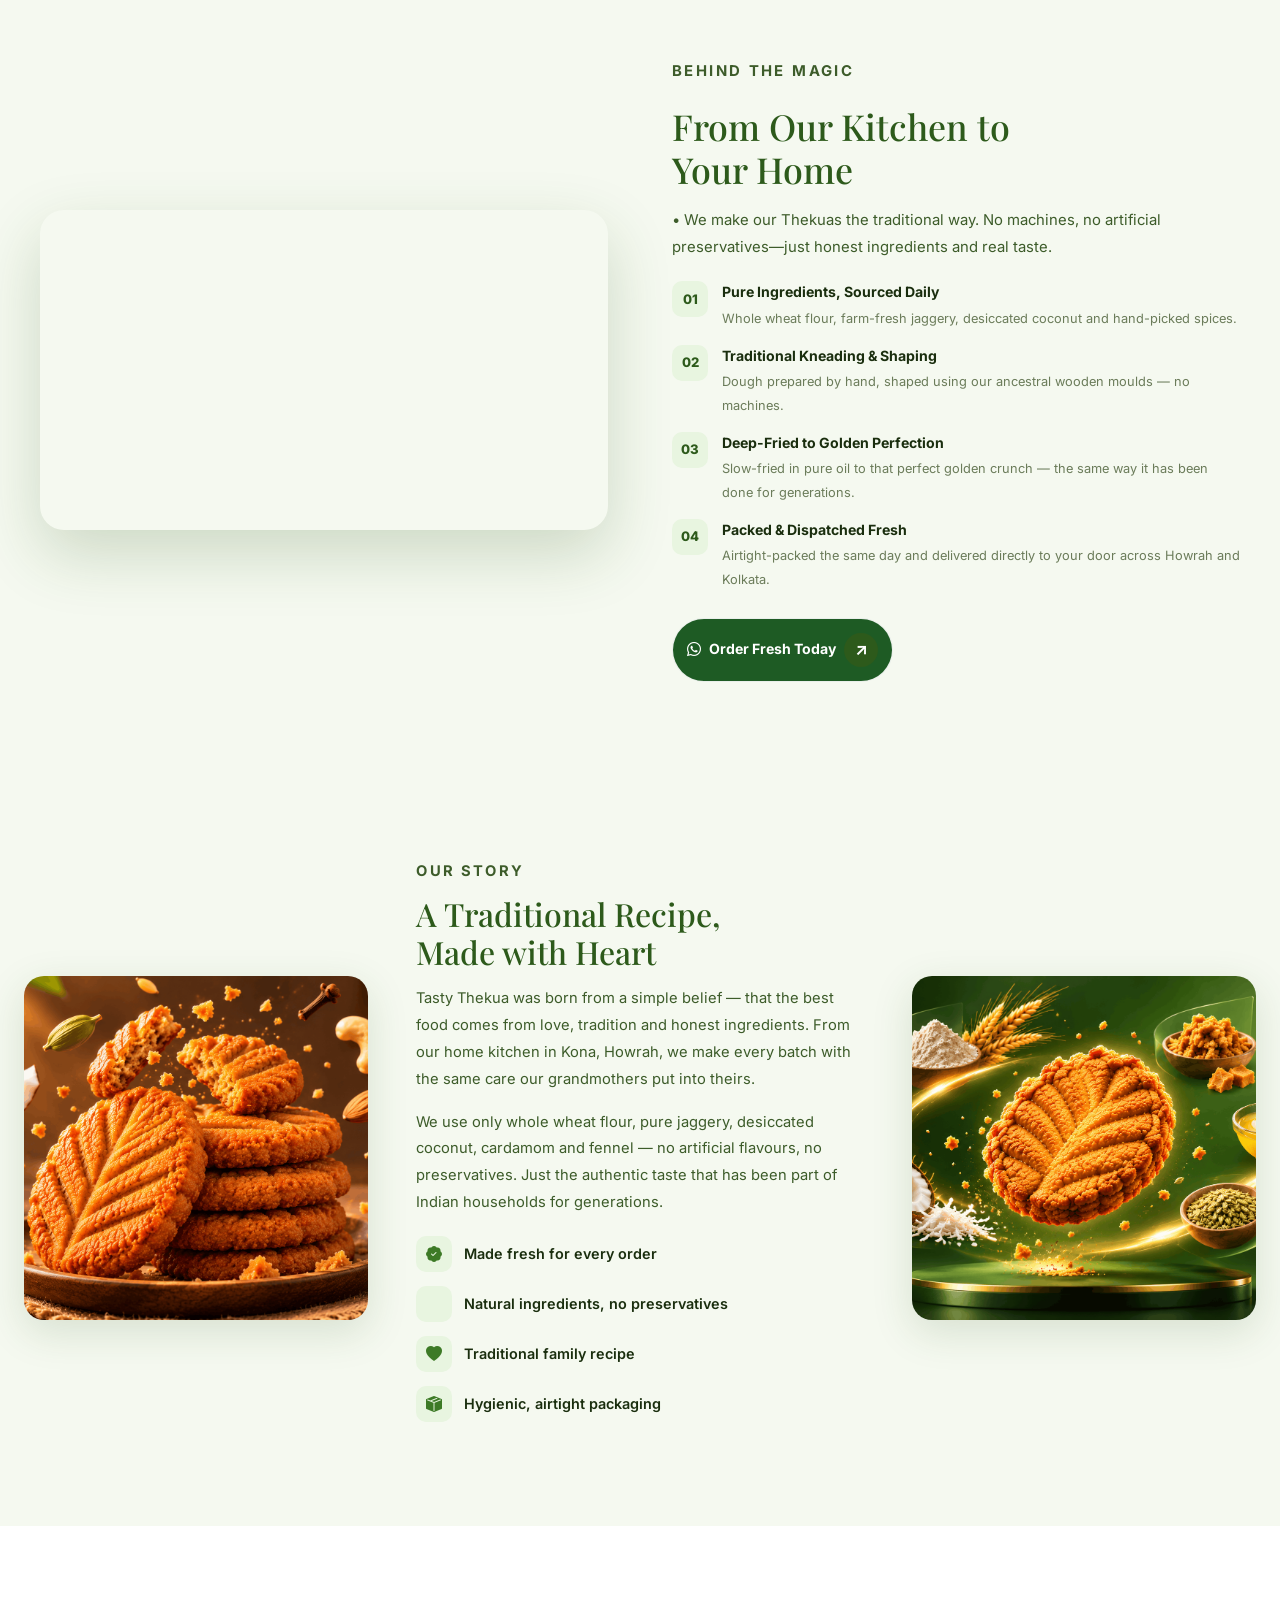
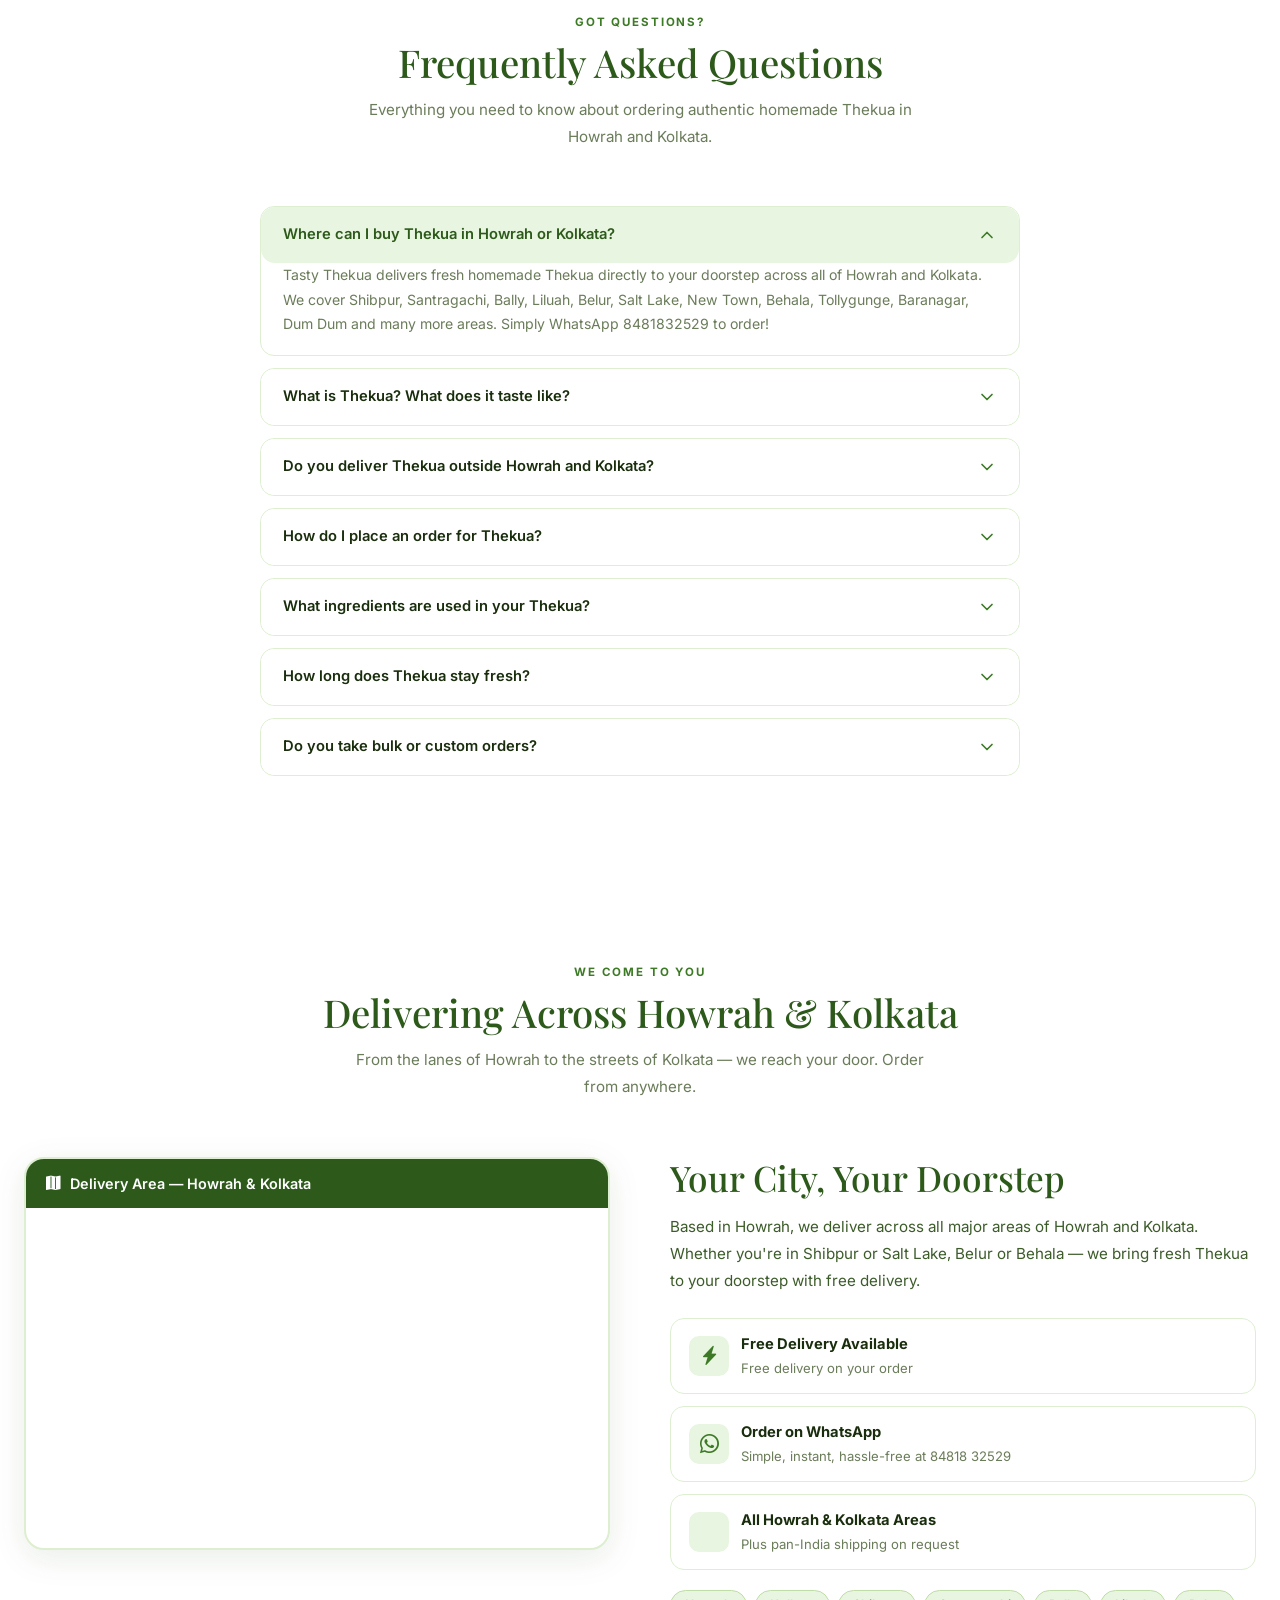
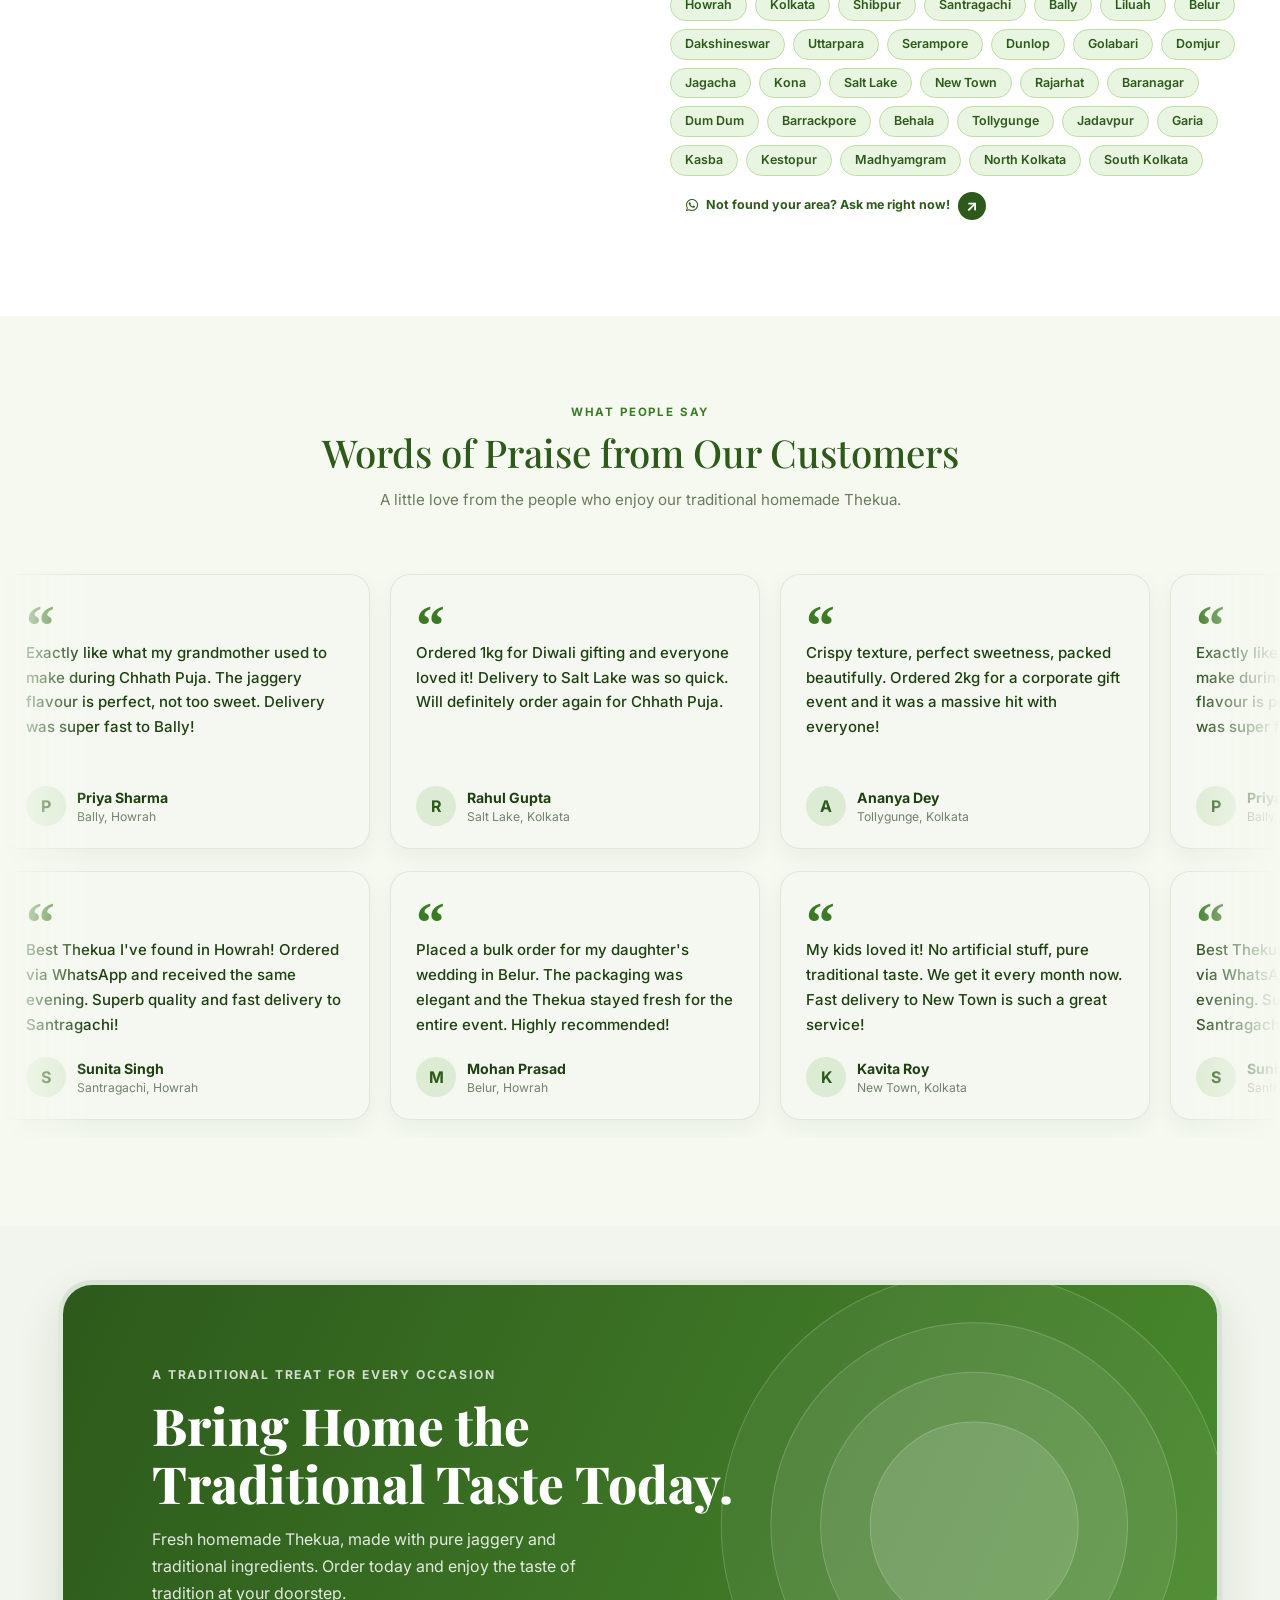
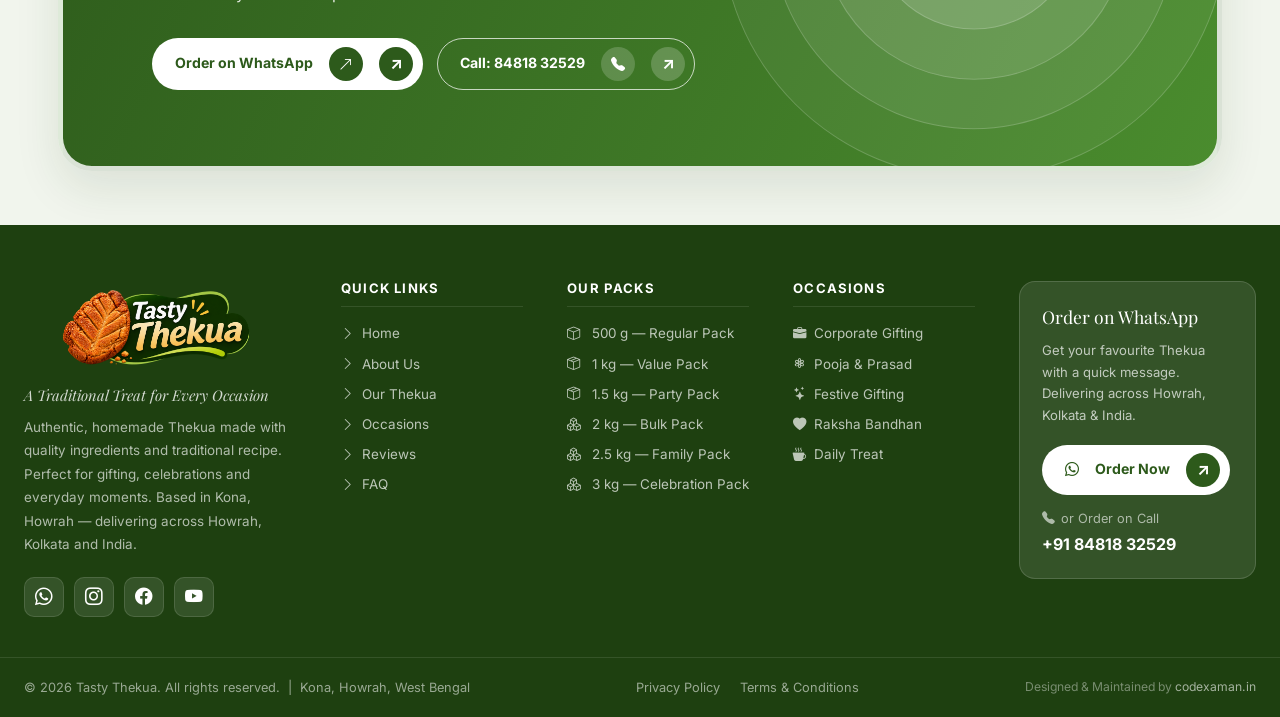
==== commit 348b6373: "Expand SEO-friendly Nimki section copy" ====
--- a/index.html
+++ b/index.html
@@ -500,7 +500,7 @@
       <div class="nimki-copy">
         <p class="sec-eyebrow">Something Savoury</p>
         <h2 class="sec-title">Want to Buy Nimki?</h2>
-        <p class="sec-sub">Enjoy our crispy, flavourful Nimki with your favourite tea or as a delicious snack anytime. Whether you’re looking for 1 kg, 2 kg or 3 kg, simply contact us directly to enquire and place your order.</p>
+        <p class="sec-sub">Looking for delicious Nimki in Howrah or Kolkata? Add a little crunch to your tea-time with Tasty Thekua’s crispy, savoury Nimki — a tasty snack to enjoy with family, serve to guests or share during get-togethers. Whether you need 1 kg, 2 kg or 3 kg, get in touch with us directly for details and ordering. Simply send us a WhatsApp enquiry and we’ll help you place your Nimki order.</p>
         <a class="nimki-enquiry-btn" href="https://wa.me/918481832529?text=Hi!%20I%27m%20interested%20in%20buying%20Nimki.%20Please%20share%20the%20details." target="_blank" rel="noopener noreferrer">
           <i class="bi bi-whatsapp"></i> Enquire to Buy Nimki
         </a>
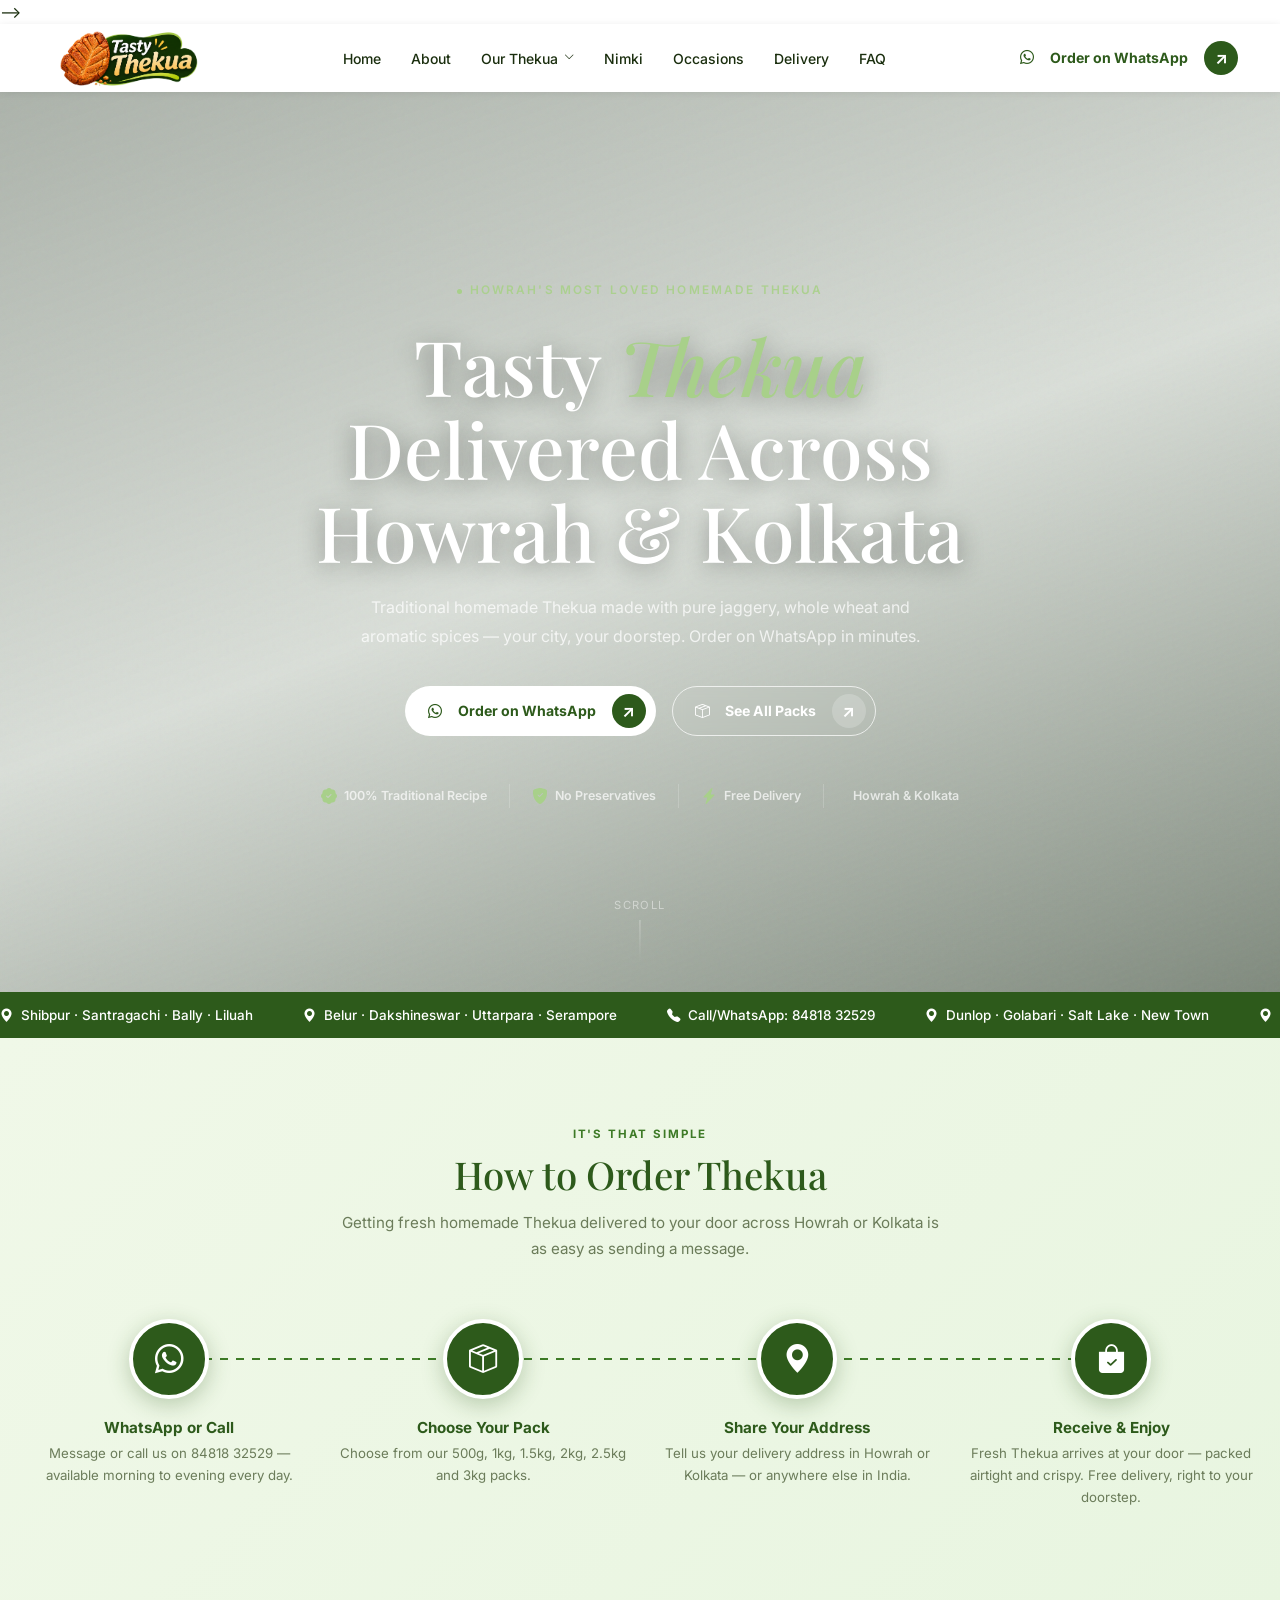
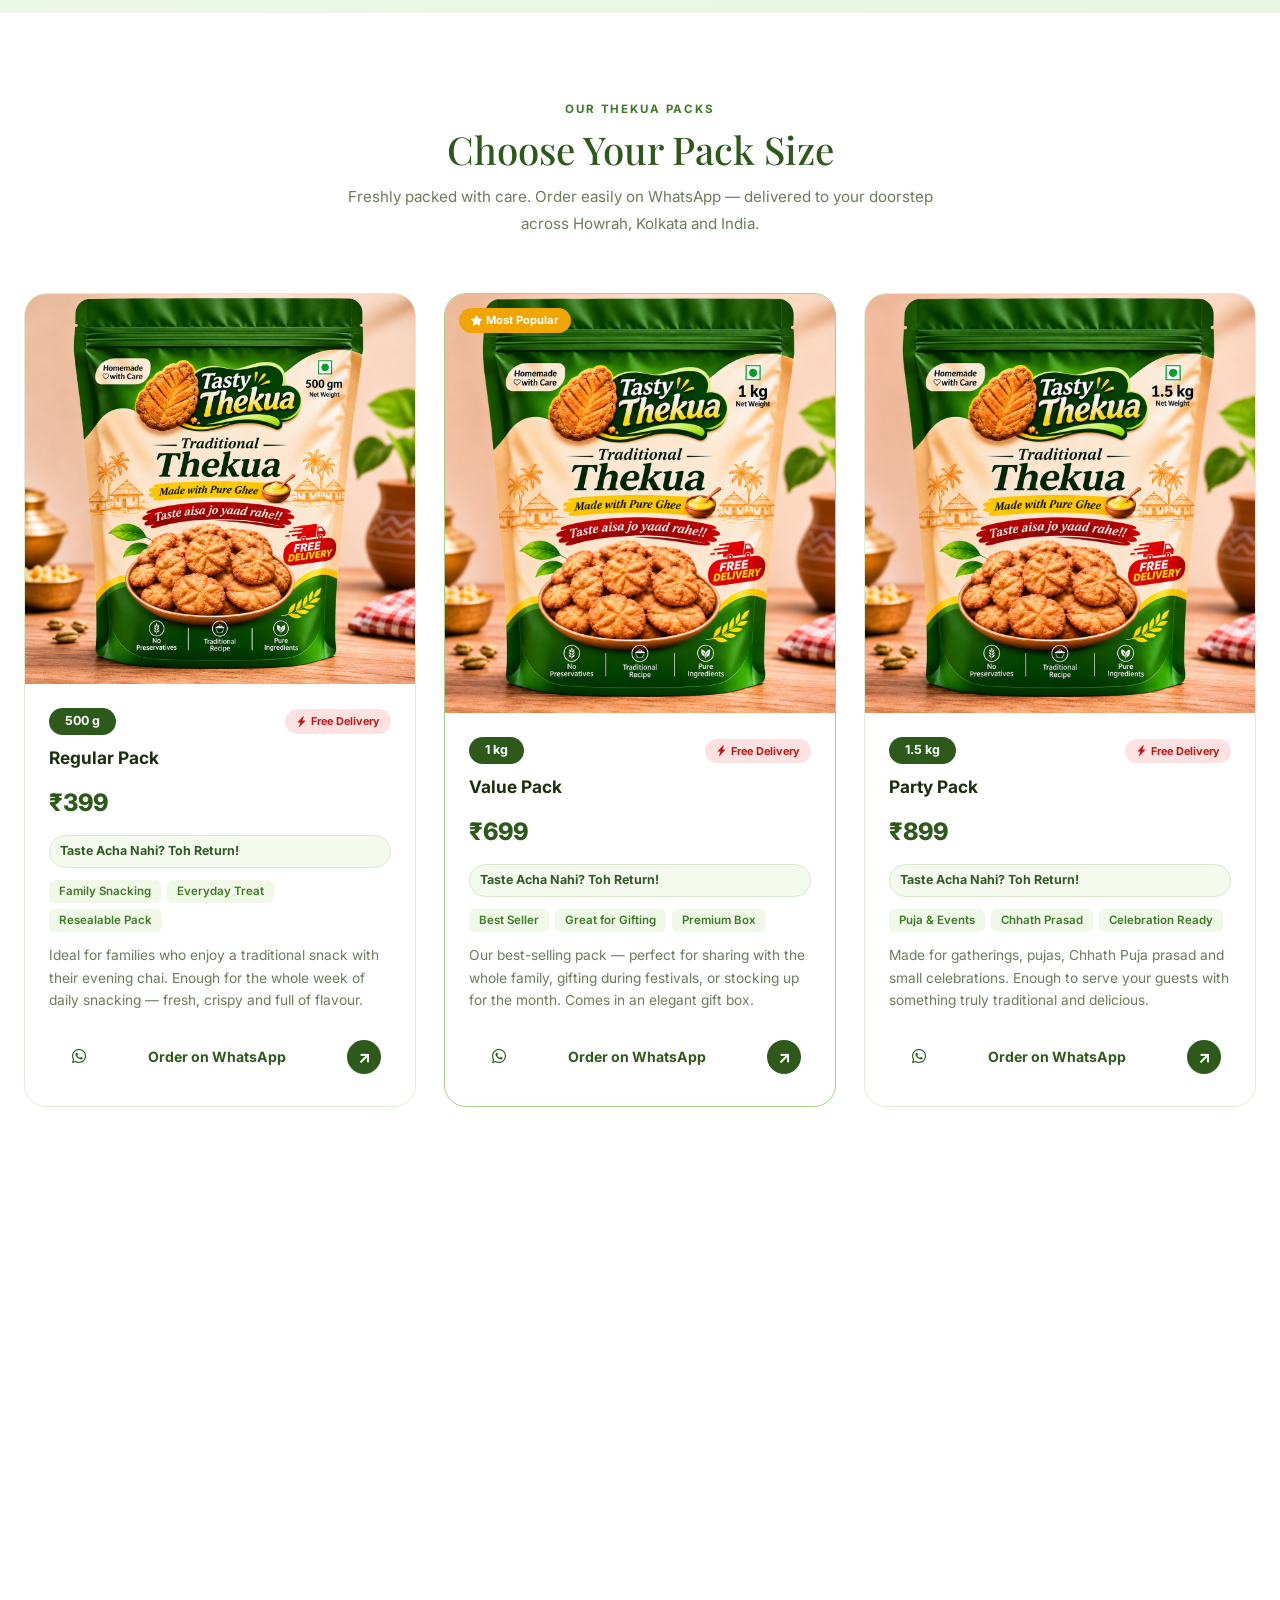
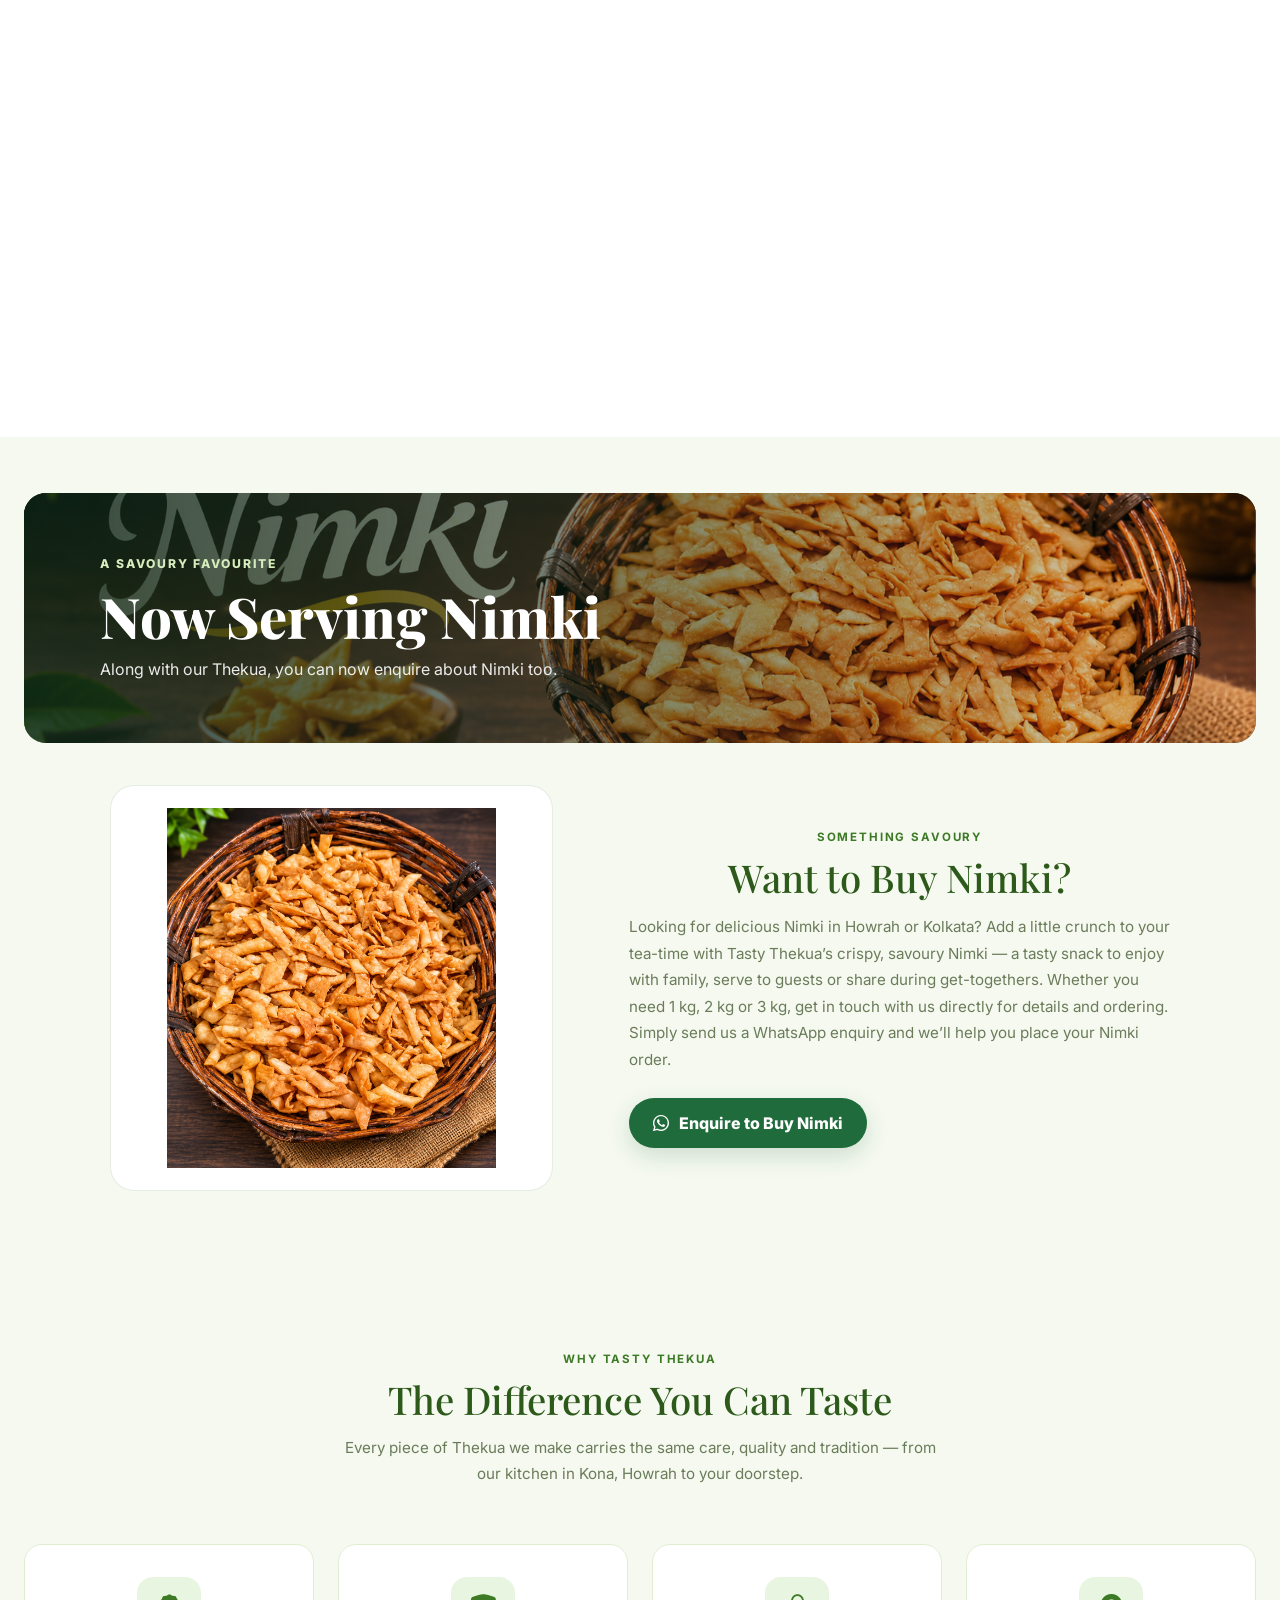
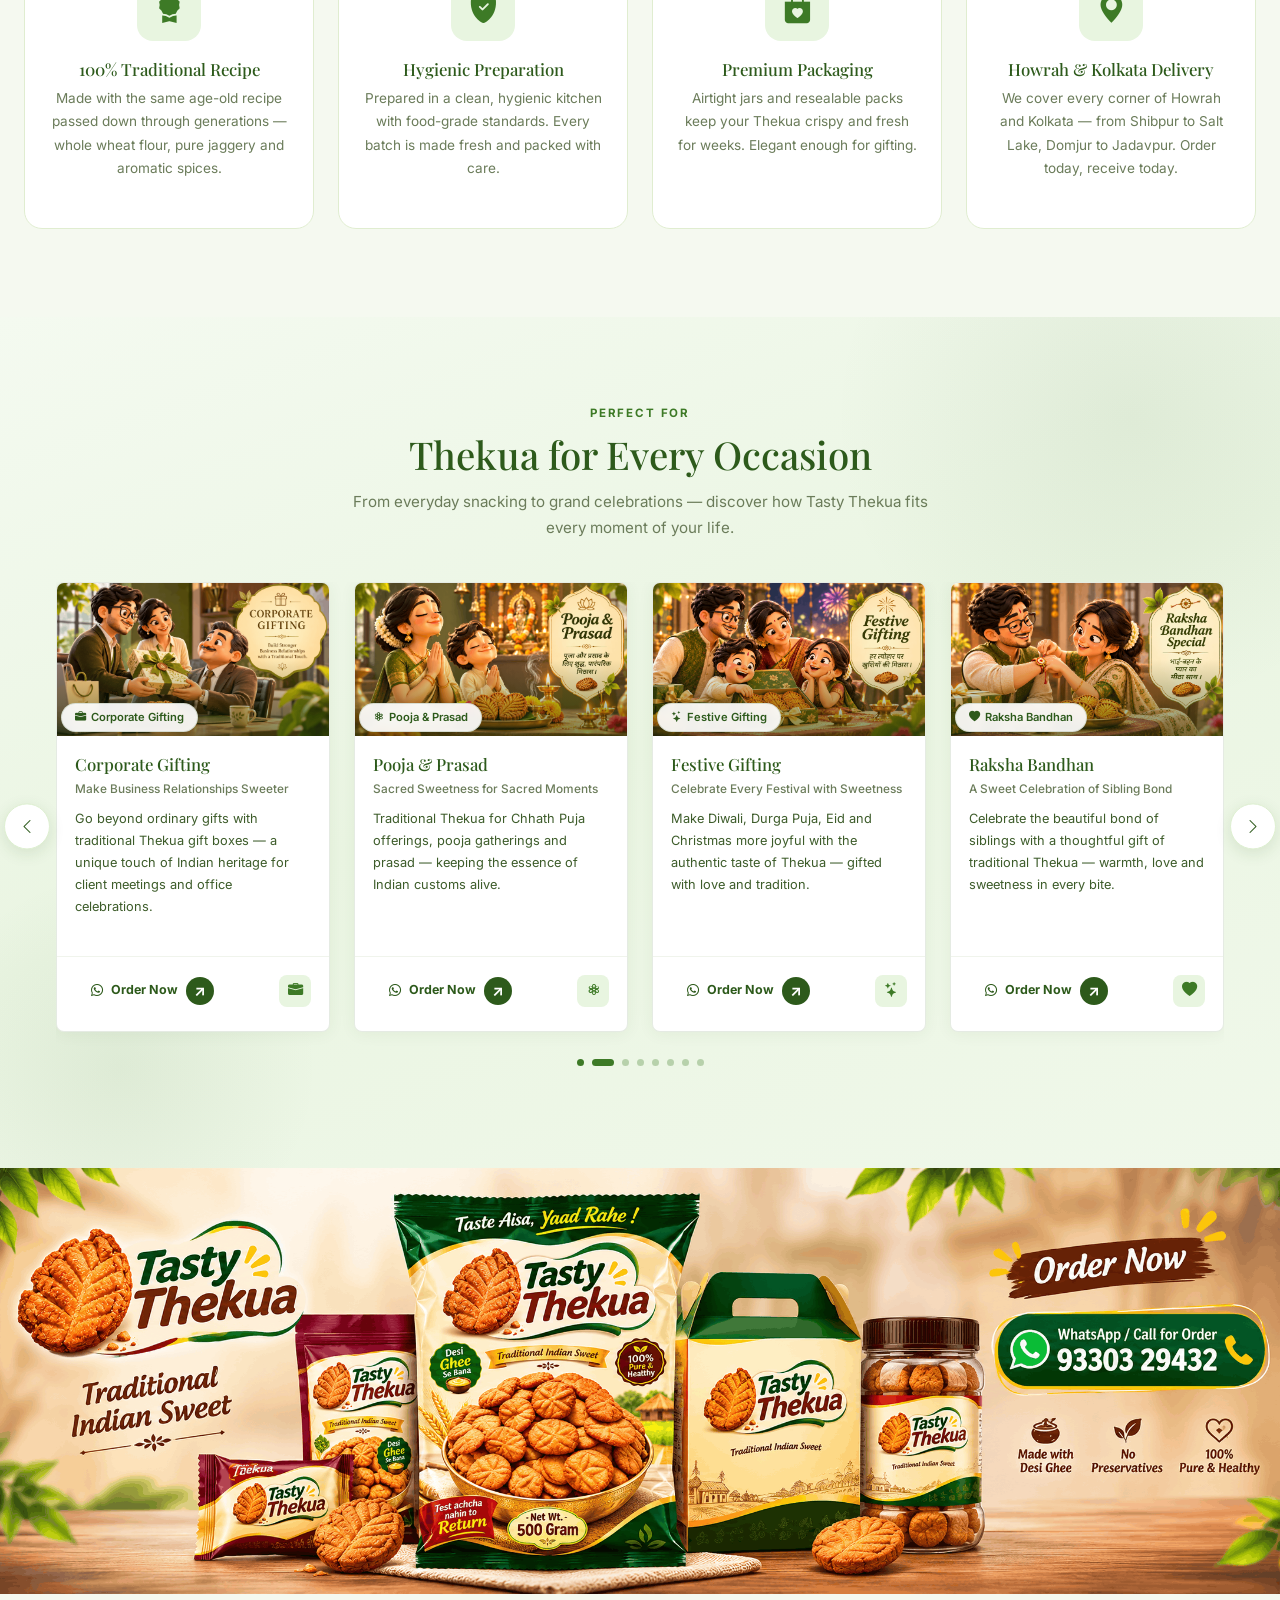
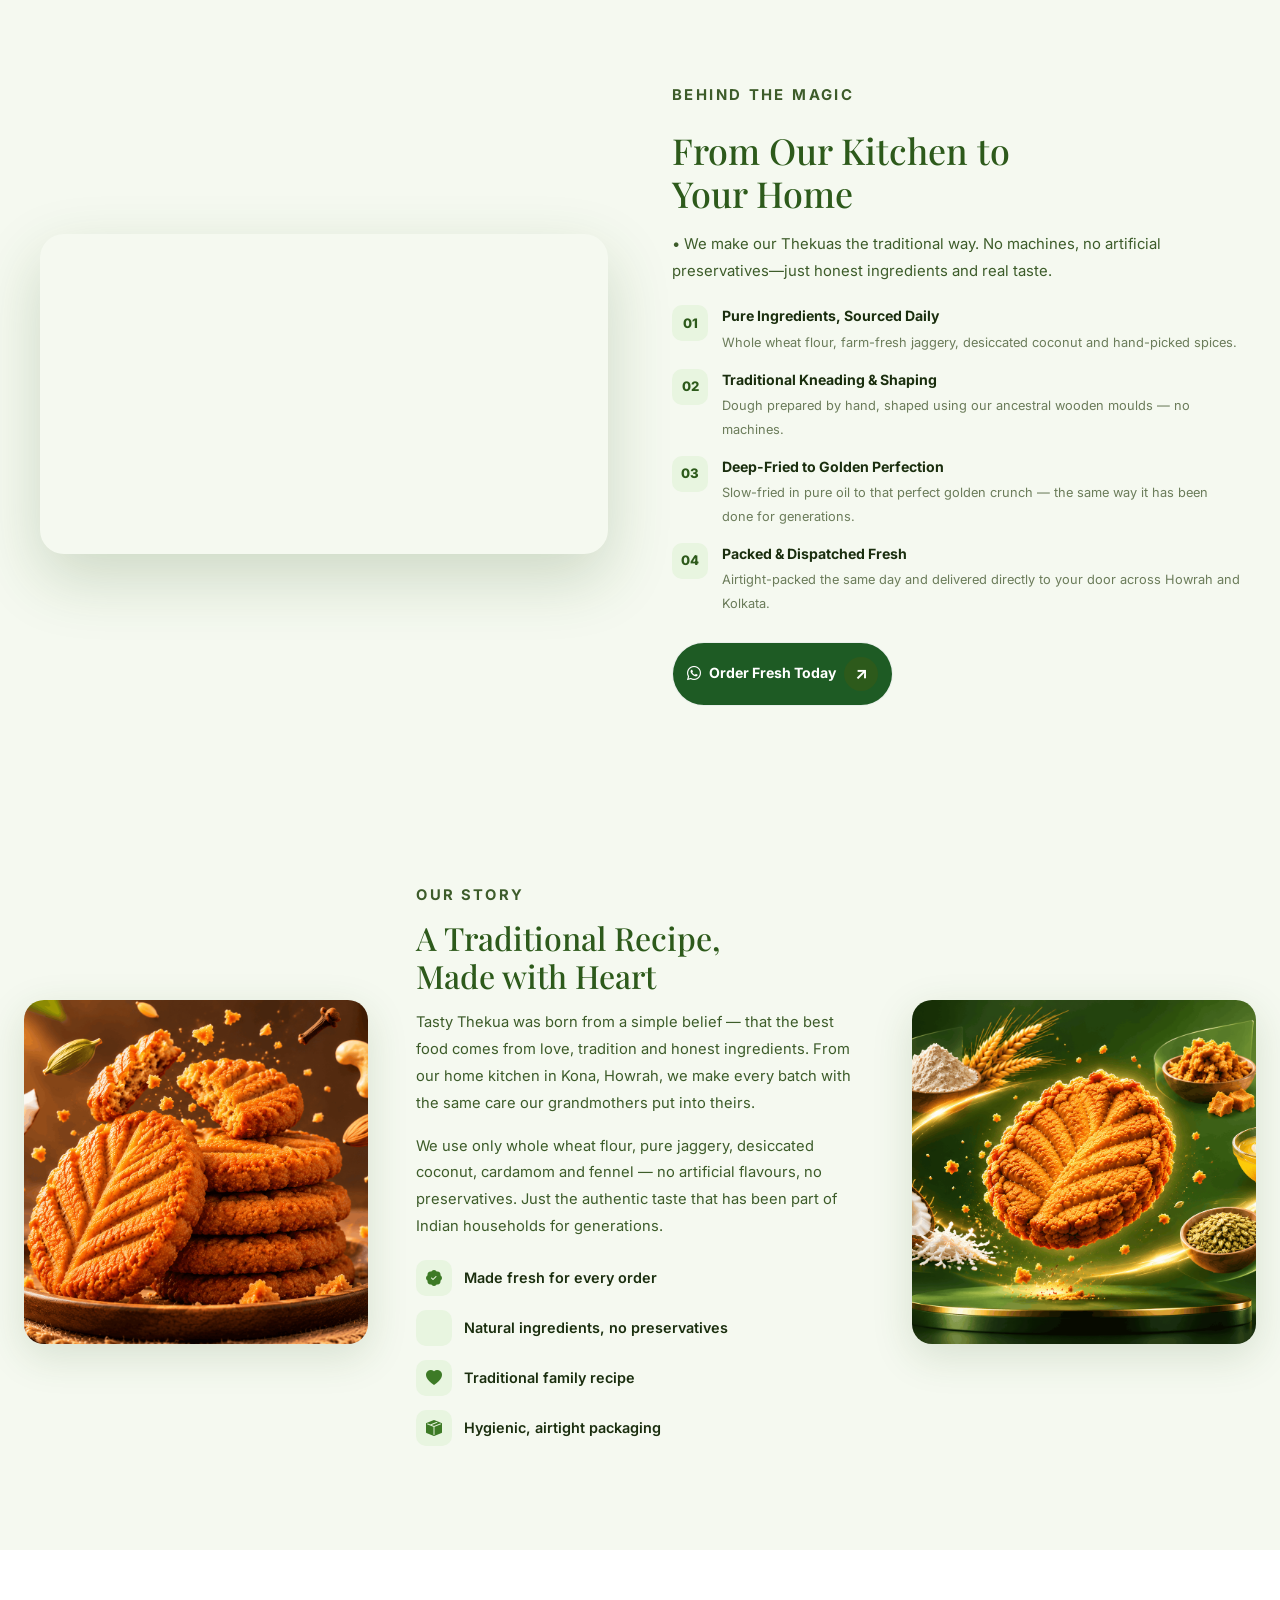
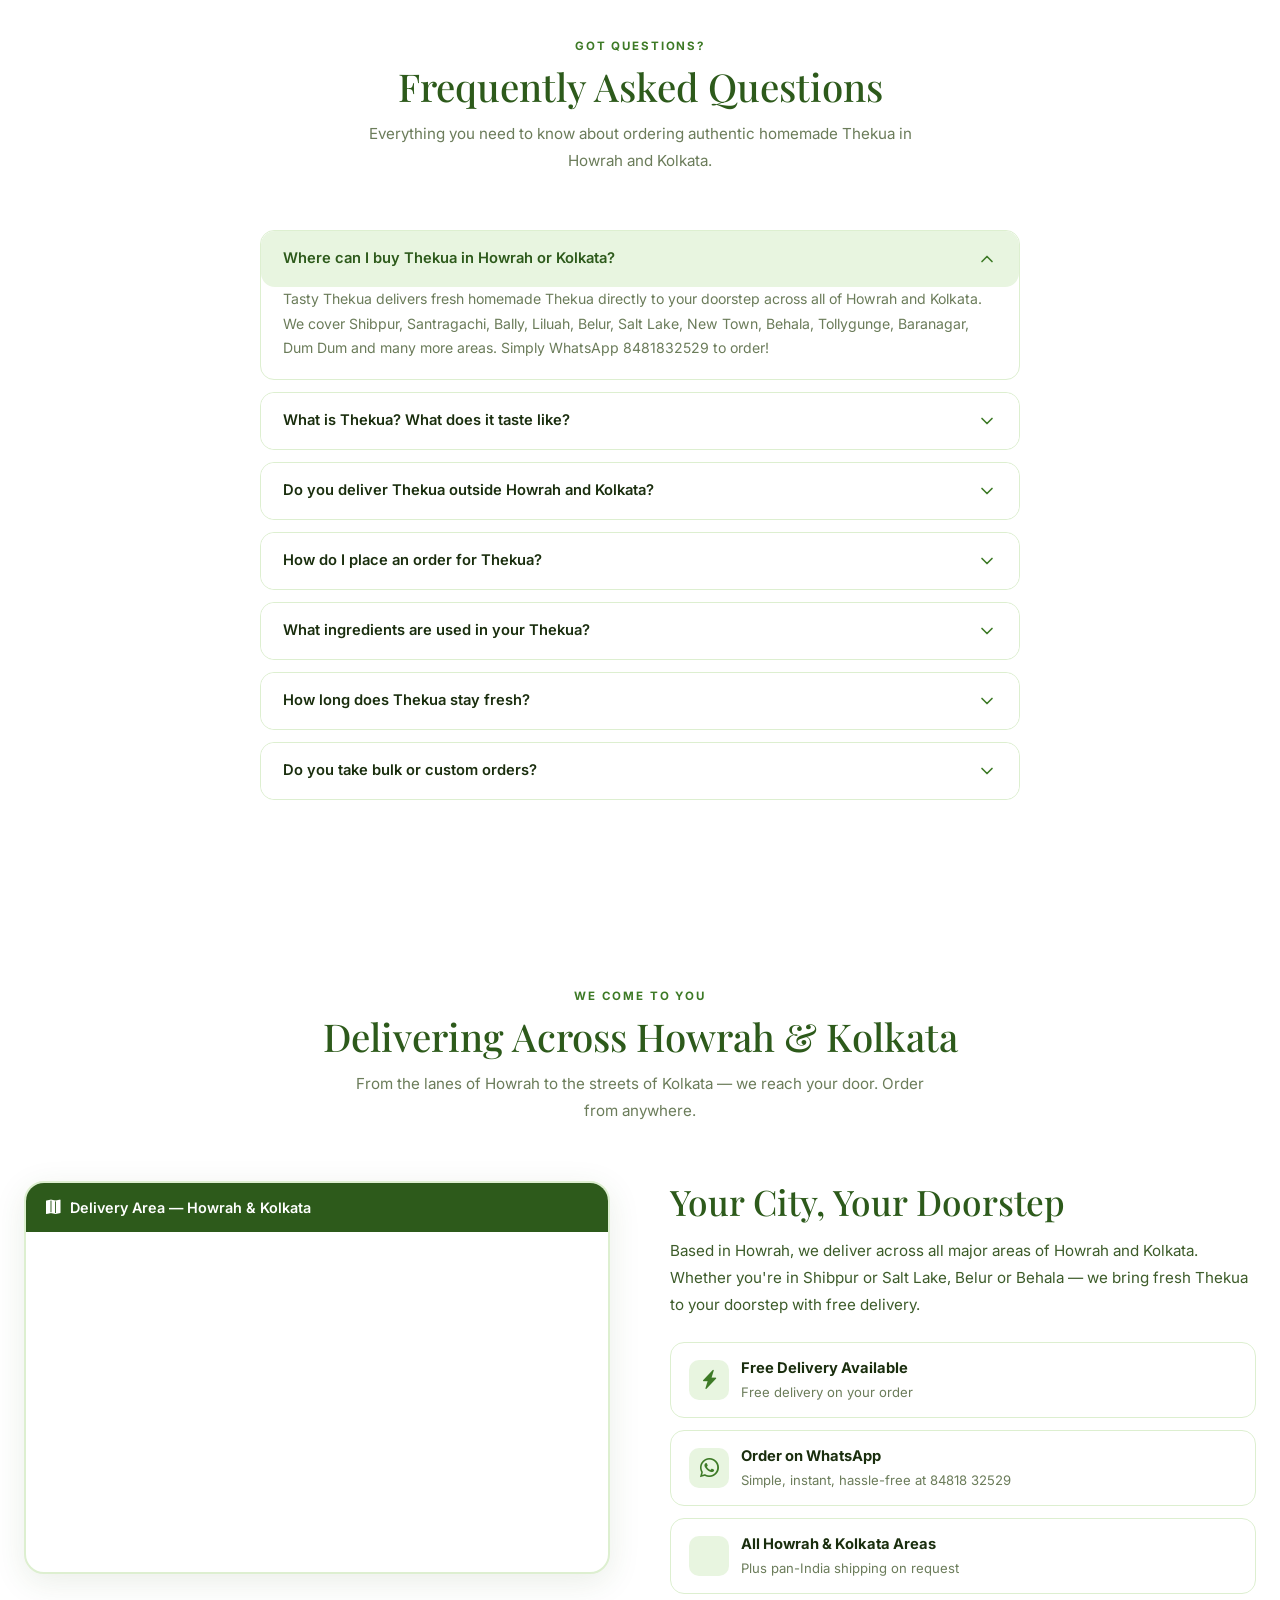
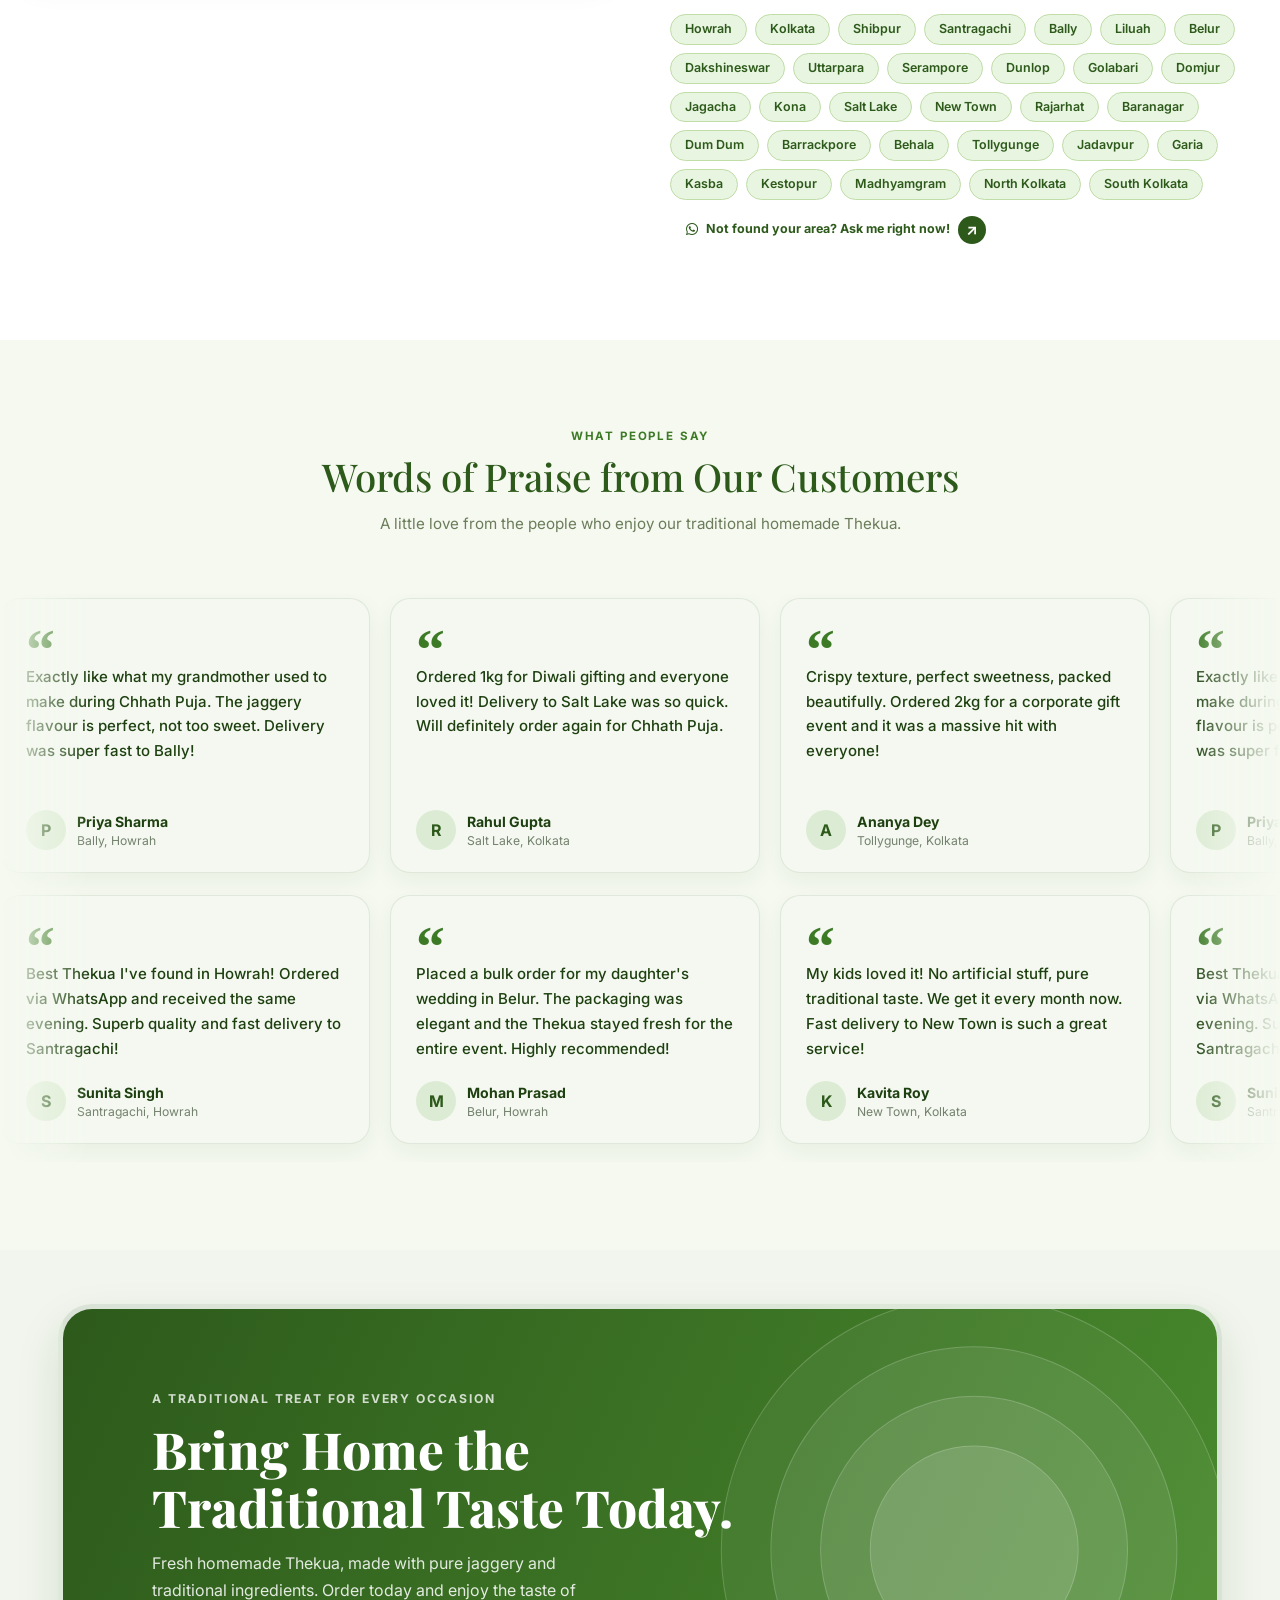
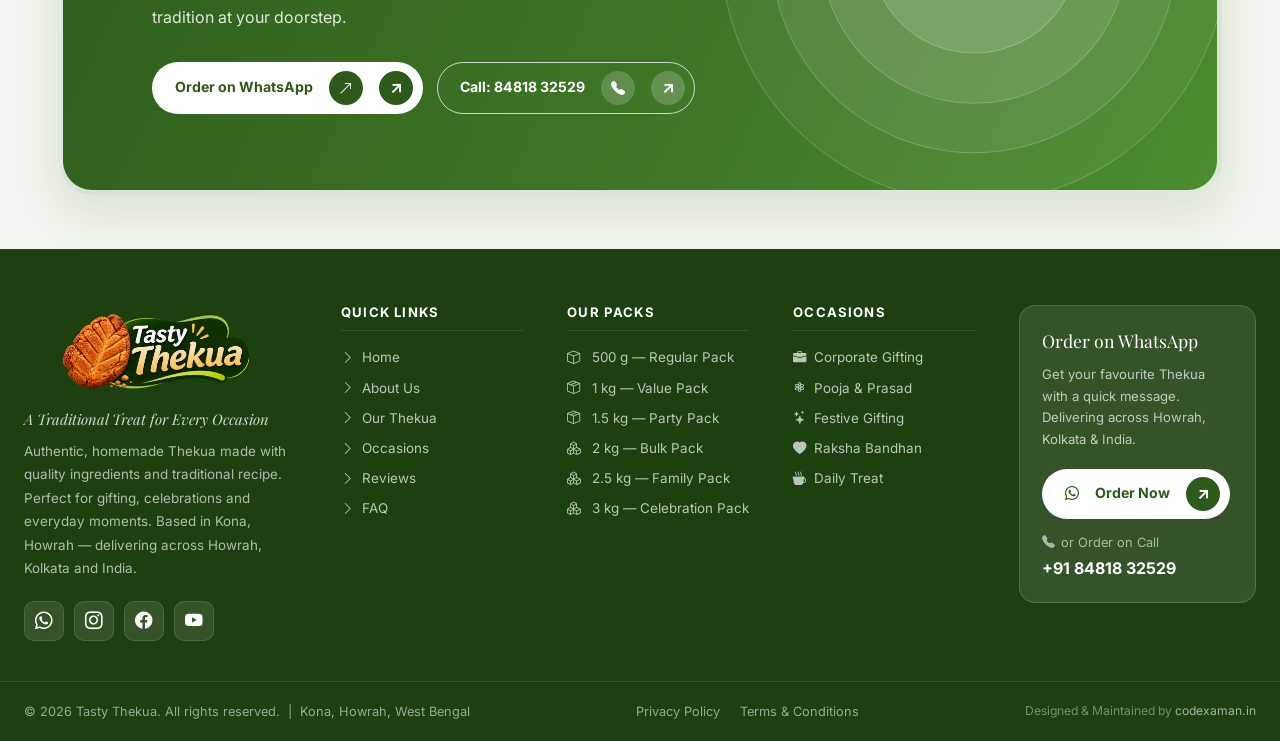
==== commit 19c2e817: "Disable first-visit Trail Pack popup" ====
--- a/index.html
+++ b/index.html
@@ -39,6 +39,7 @@
   <link rel="stylesheet" href="https://cdn.jsdelivr.net/npm/swiper@11.1.4/swiper-bundle.min.css" />
   <link rel="stylesheet" href="assets/css/style.css">
 
+  <!--
   <!-- Trail Pack First-Visit Popup -->
   <style>
     .trail-promo-overlay {
@@ -109,6 +110,7 @@
       <a class="trail-promo-order" href="https://wa.me/918481832529?text=Hi!%20I%27d%20like%20to%20order%20the%20Trail%20Pack." target="_blank" rel="noopener noreferrer">Order Now</a>
     </div>
   </div>
+  -->
 
   <!-- ═══ NAVBAR ═══ -->
   <nav id="navbar" aria-label="Main navigation">
@@ -1105,6 +1107,7 @@
 
   <script>
 
+    /*
     // ── TRAIL PACK FIRST-VISIT POPUP ──
     (() => {
       const popup = document.getElementById('trailPromoModal');
@@ -1136,6 +1139,8 @@
         document.body.style.overflow = 'hidden';
       }, 900);
     })();
+
+    */
 
     // ── NAVBAR SCROLL ──
     window.addEventListener('scroll', () => {
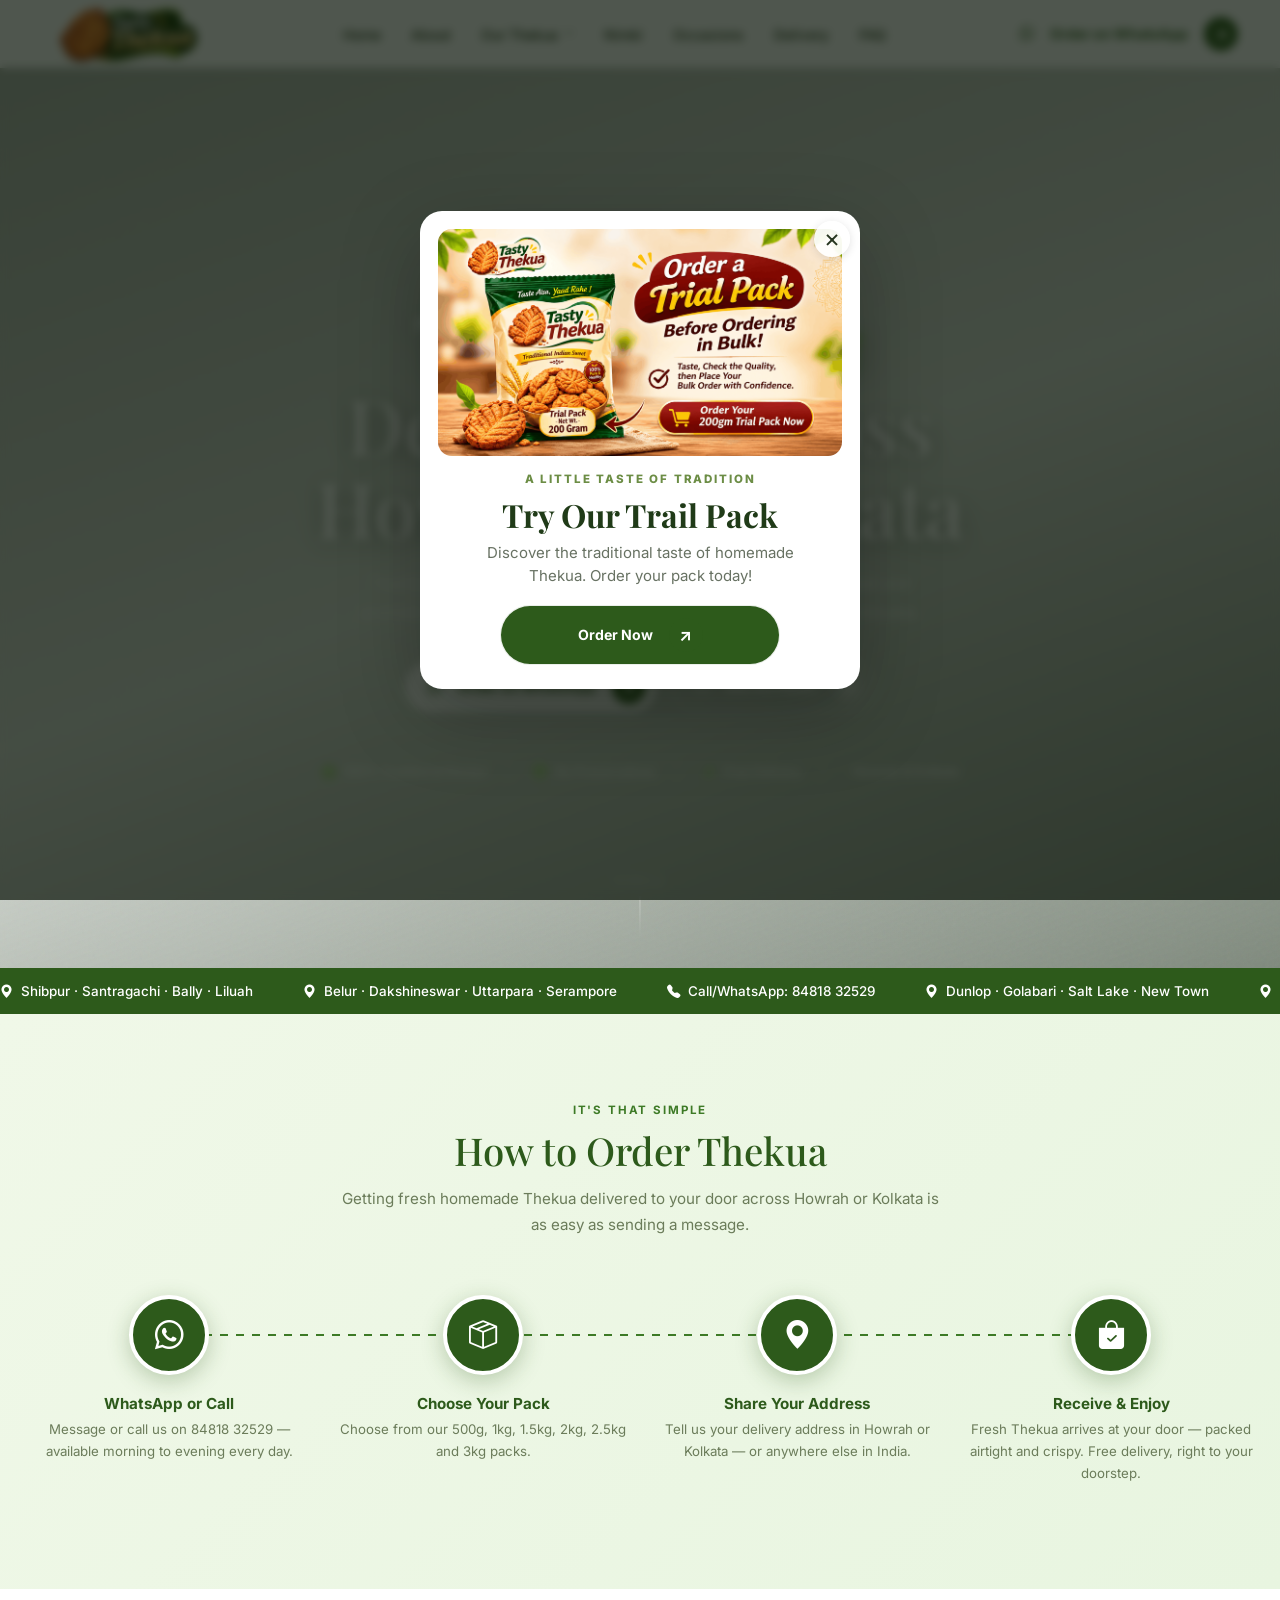
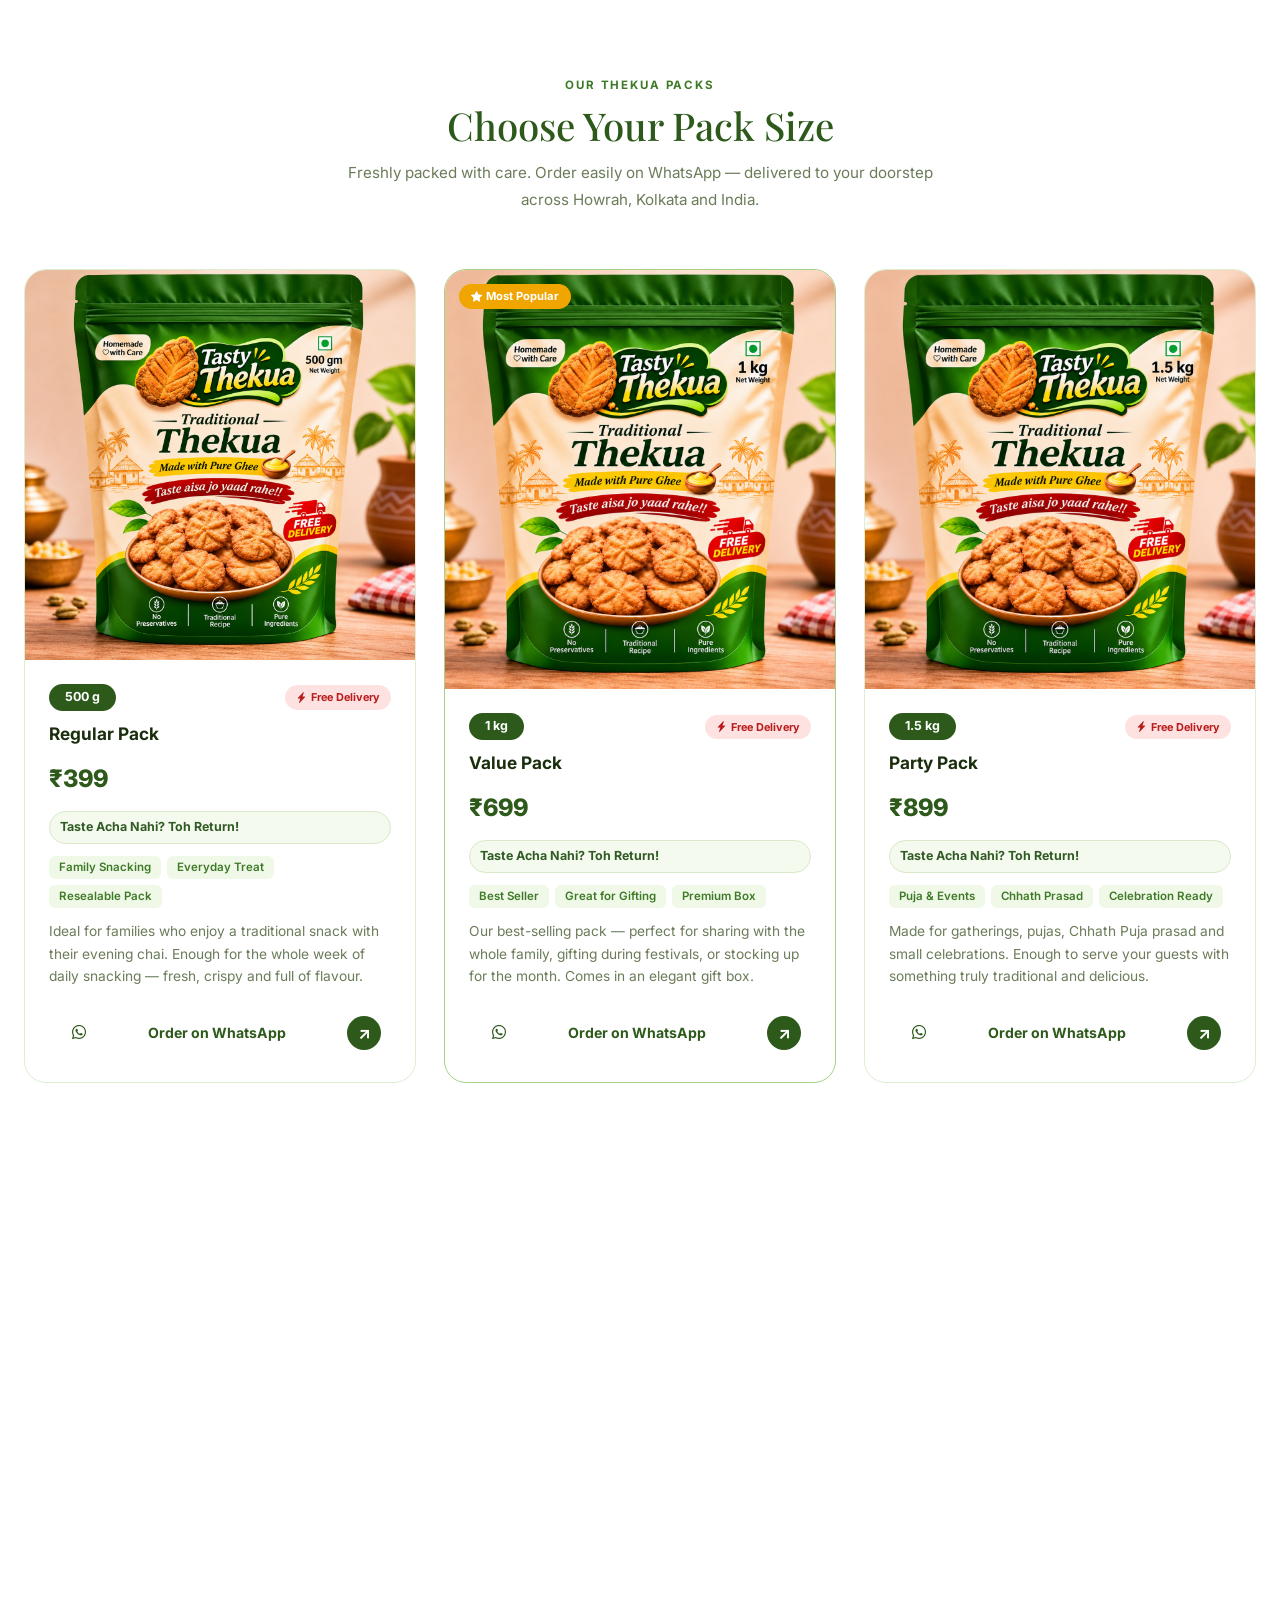
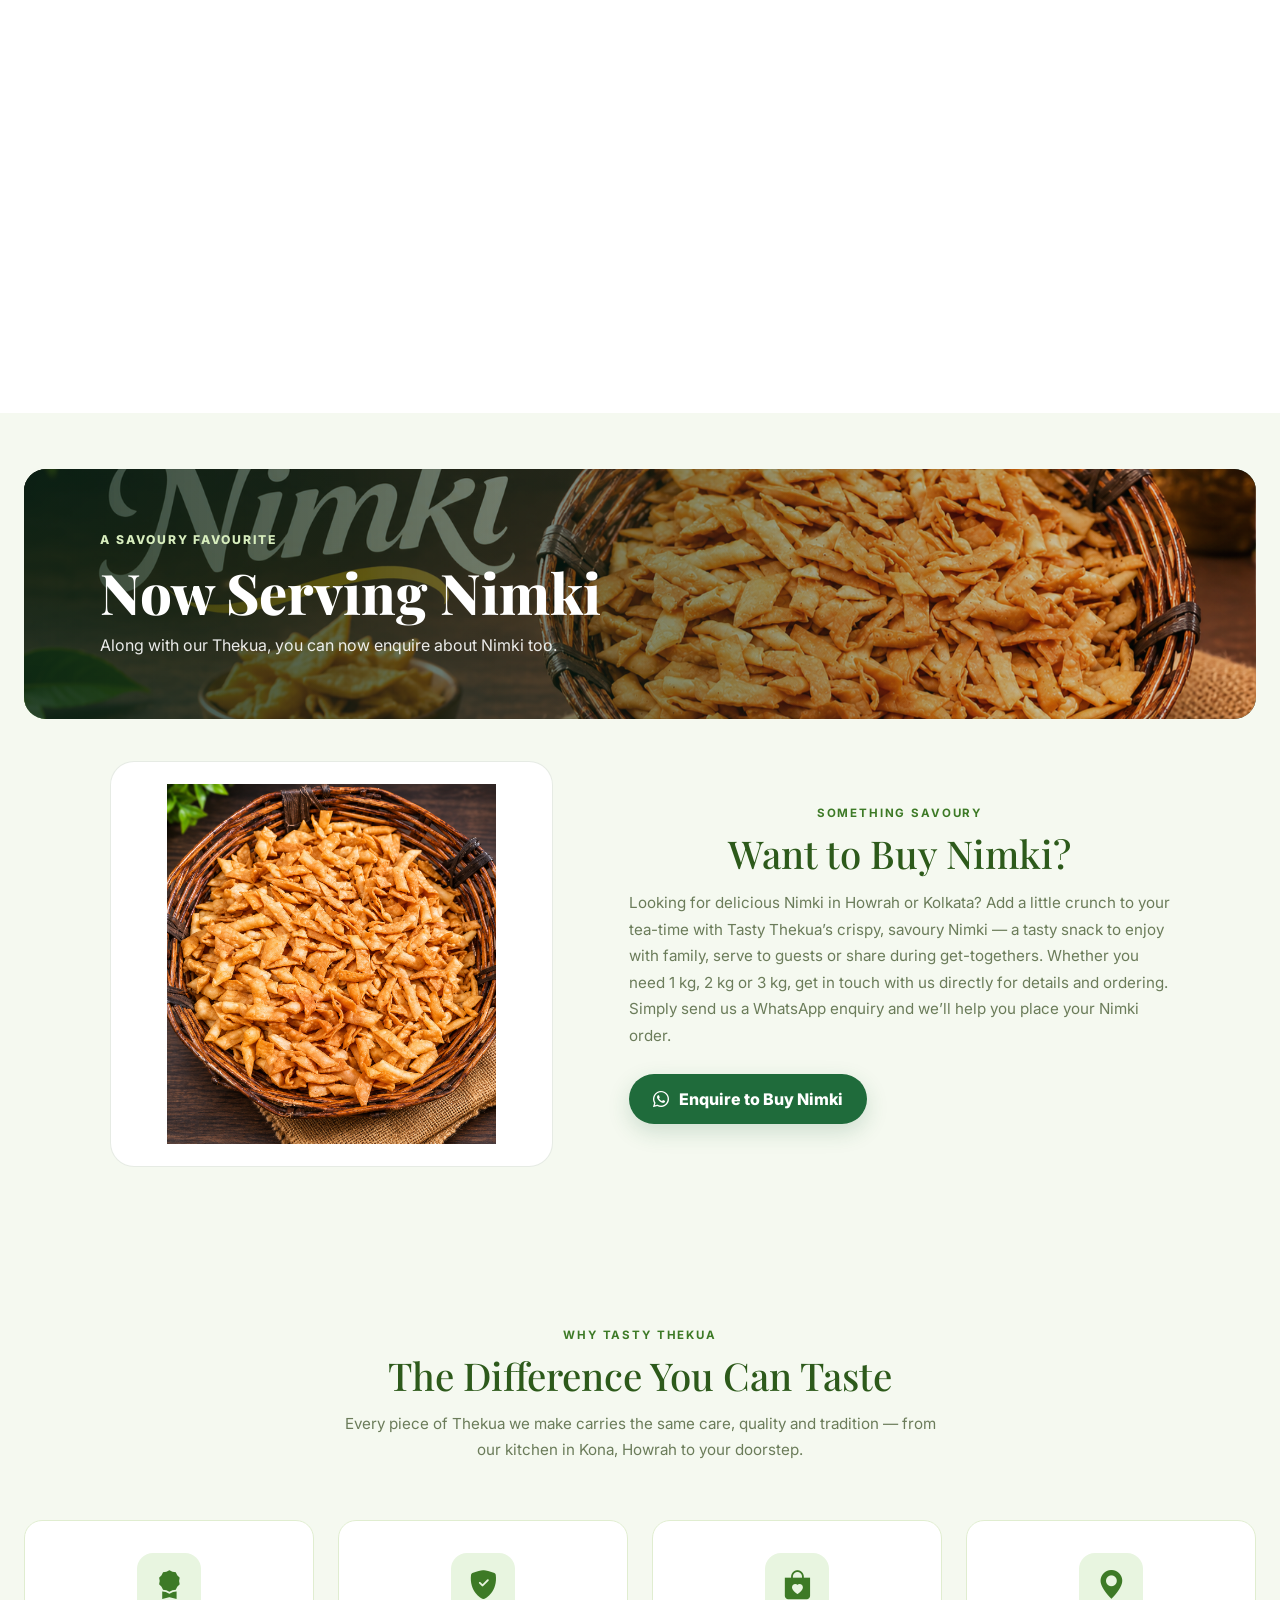
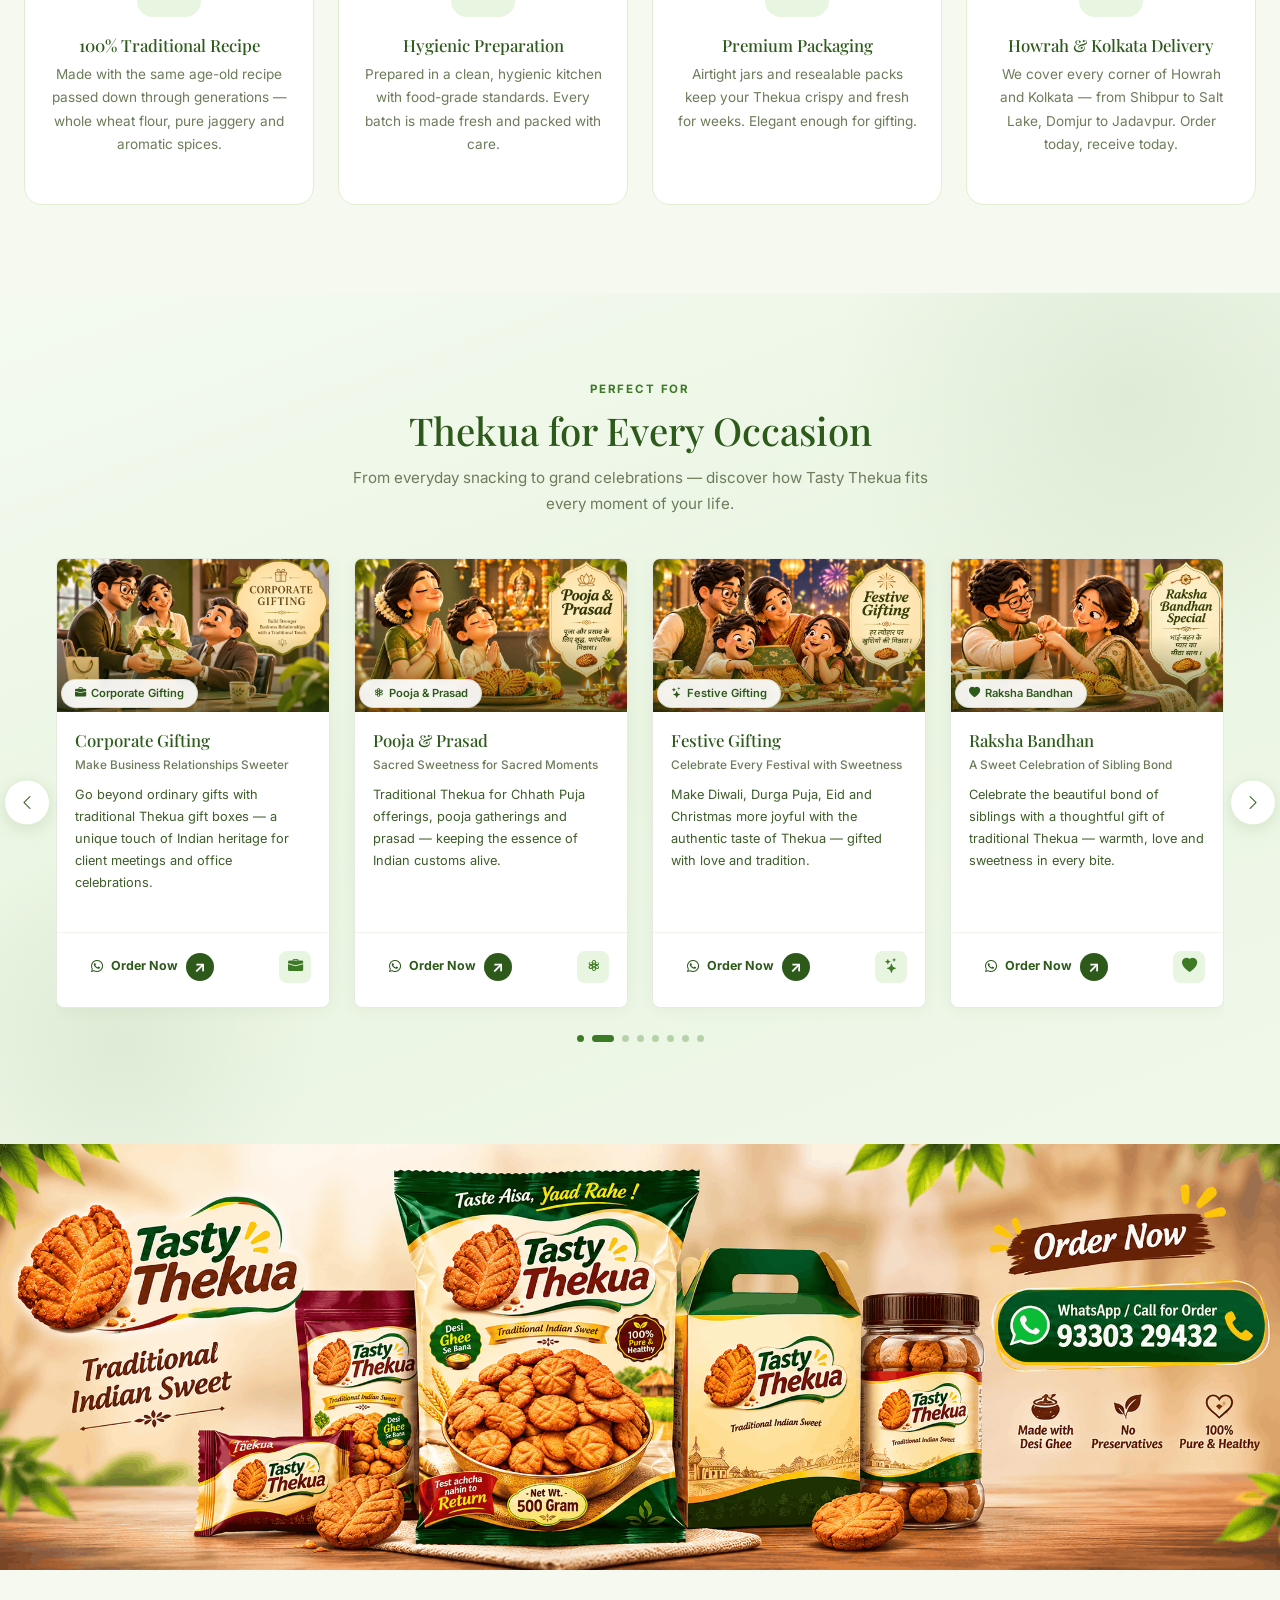
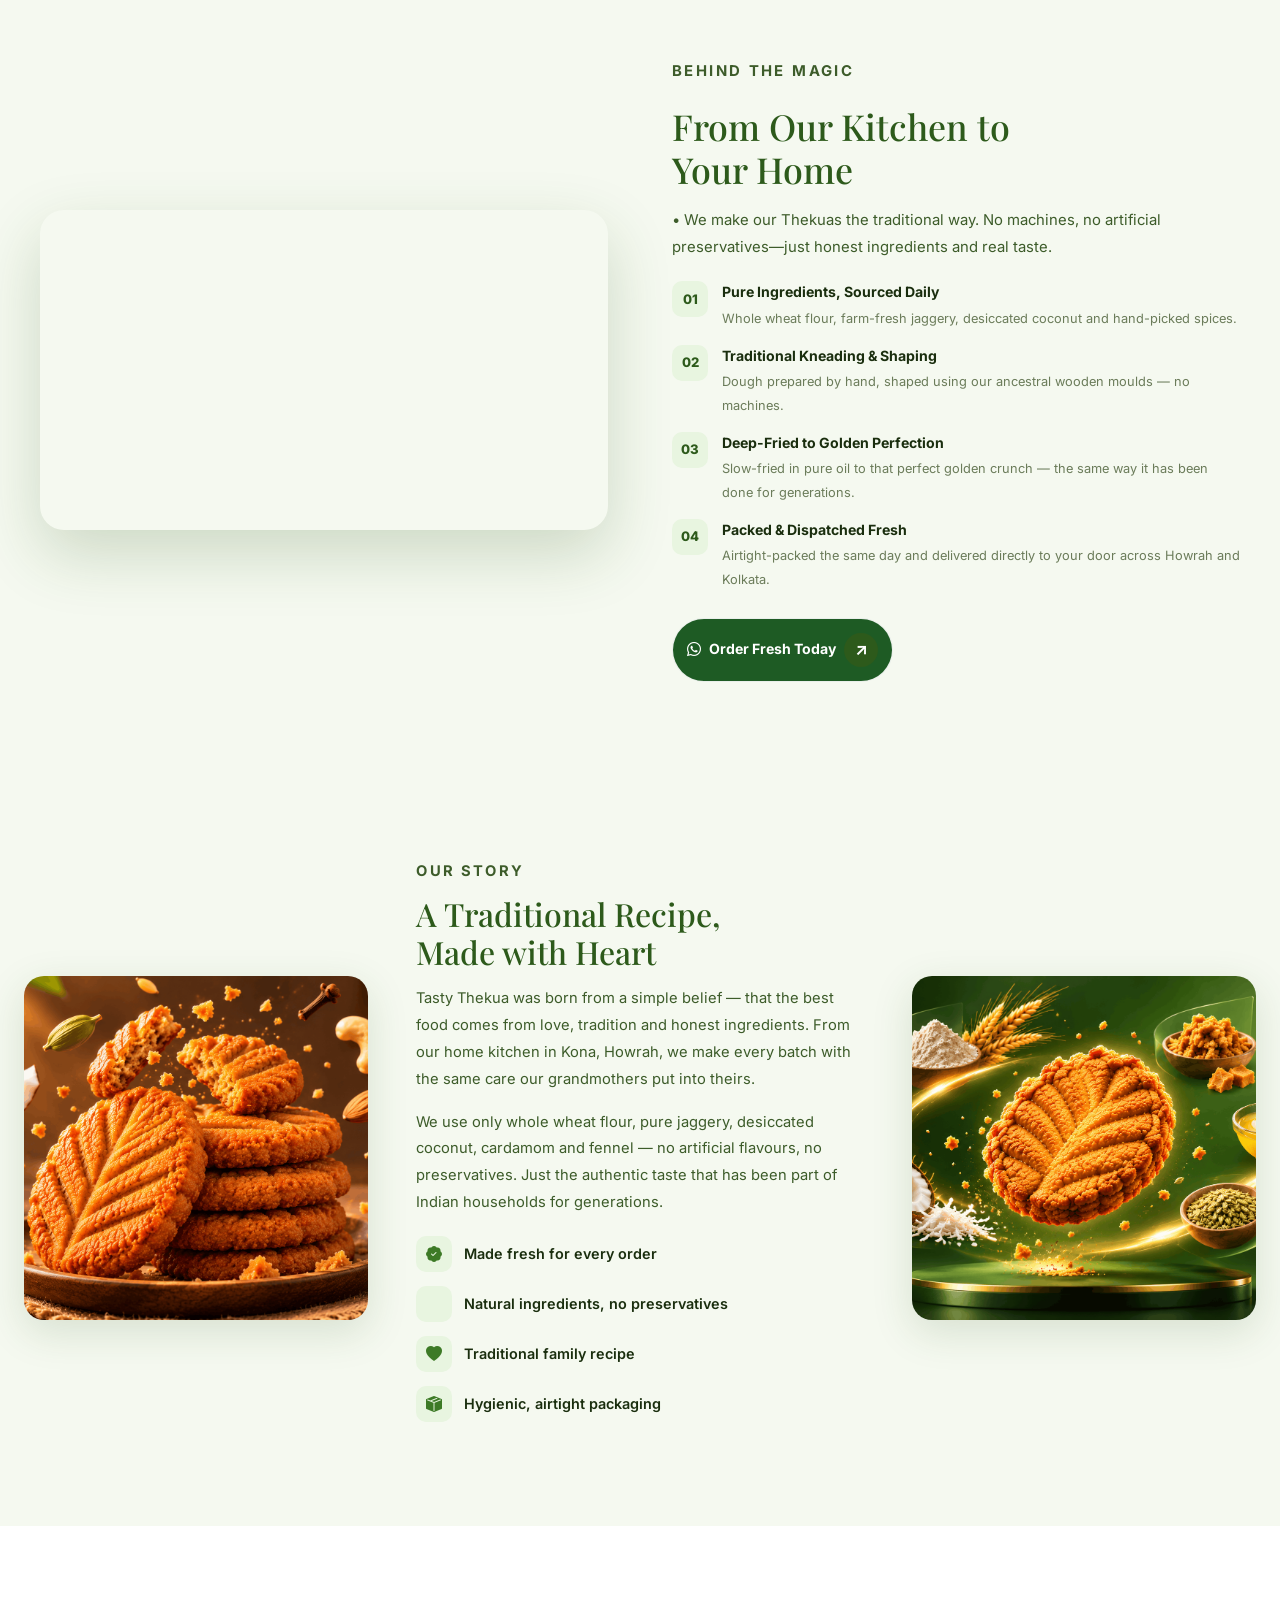
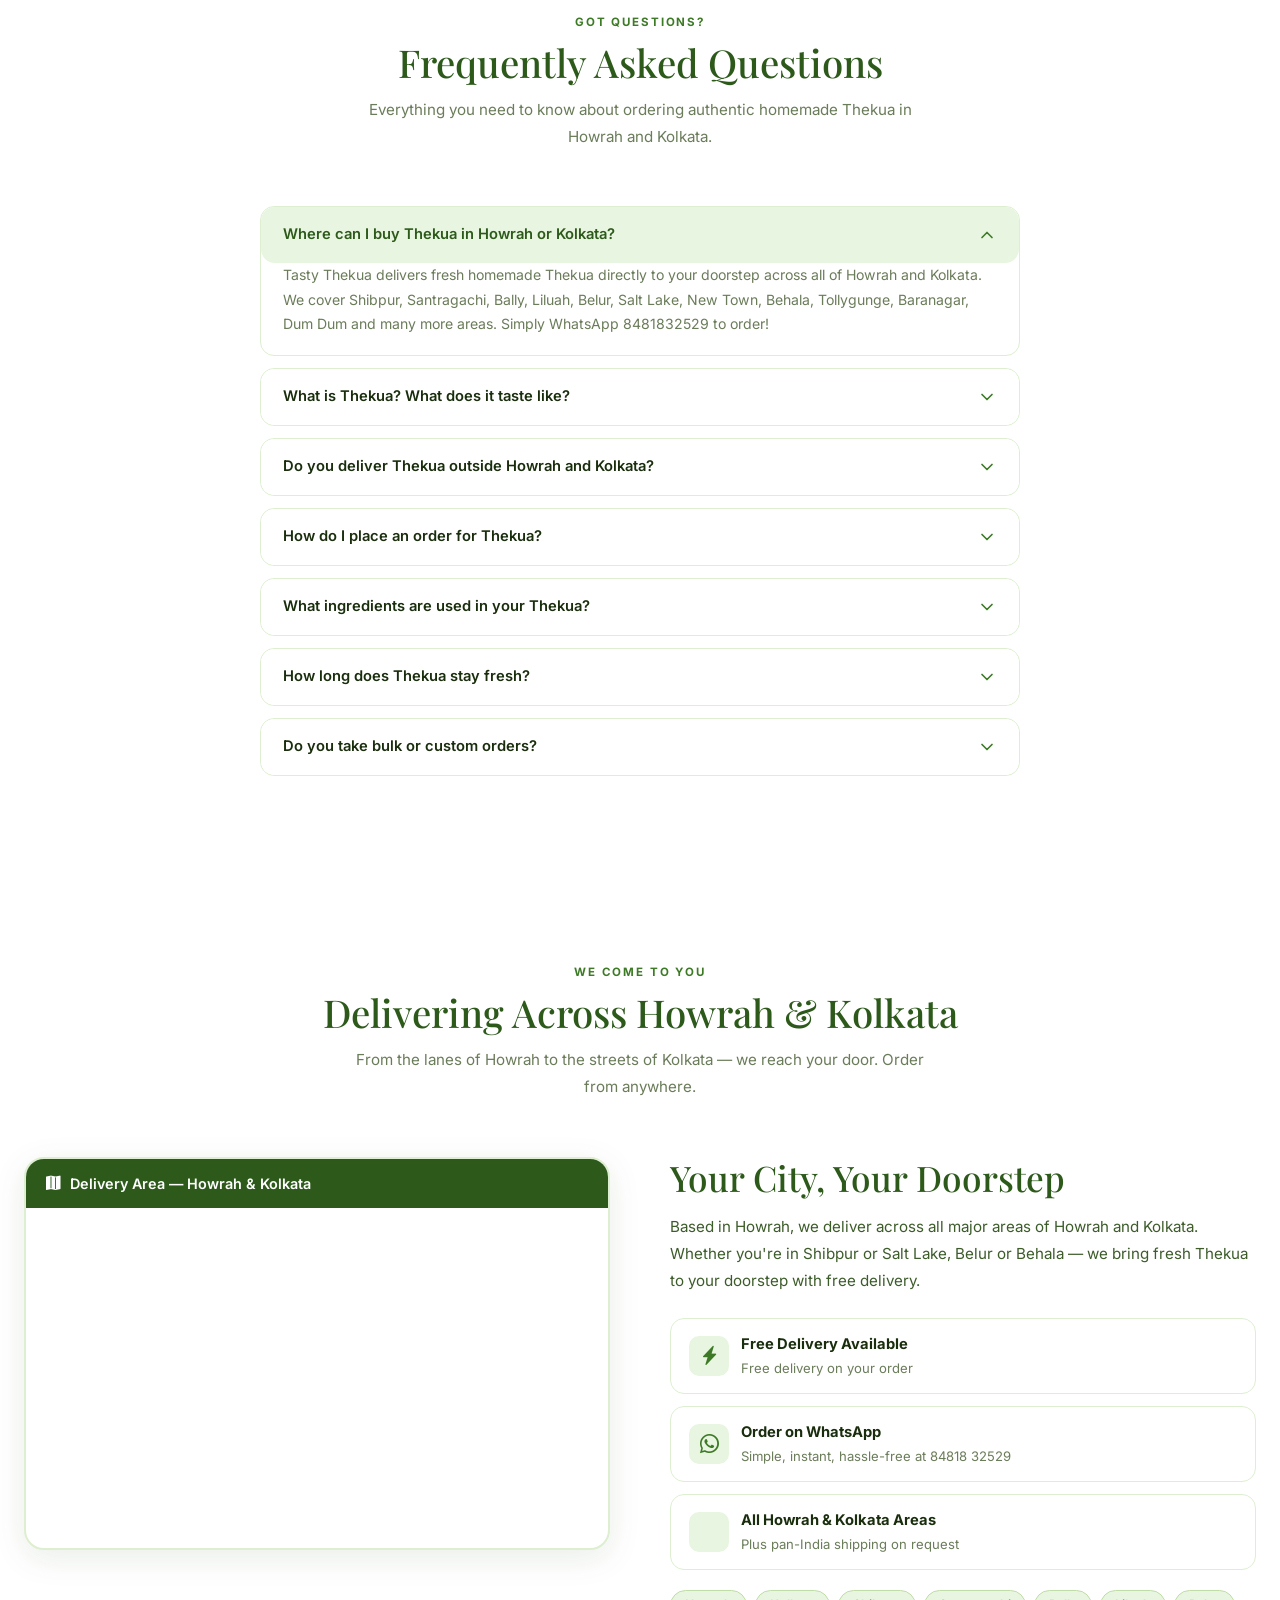
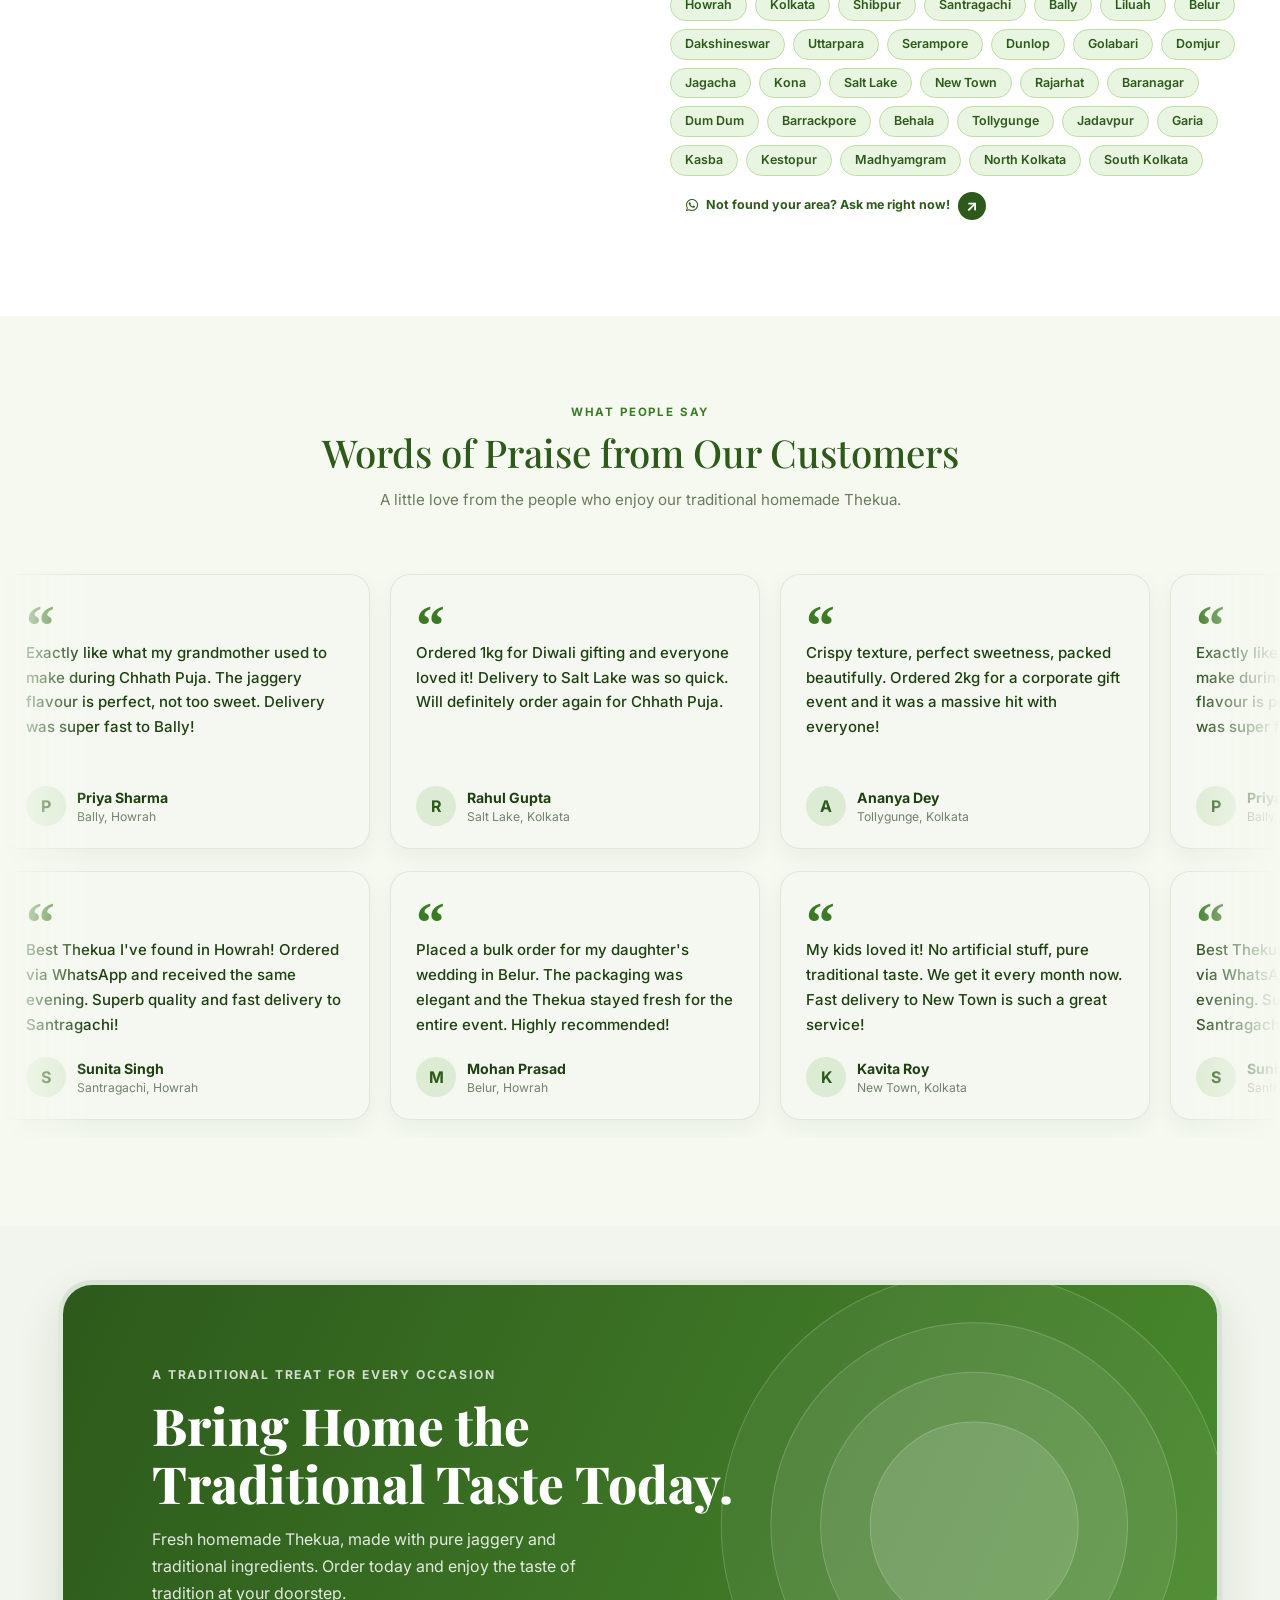
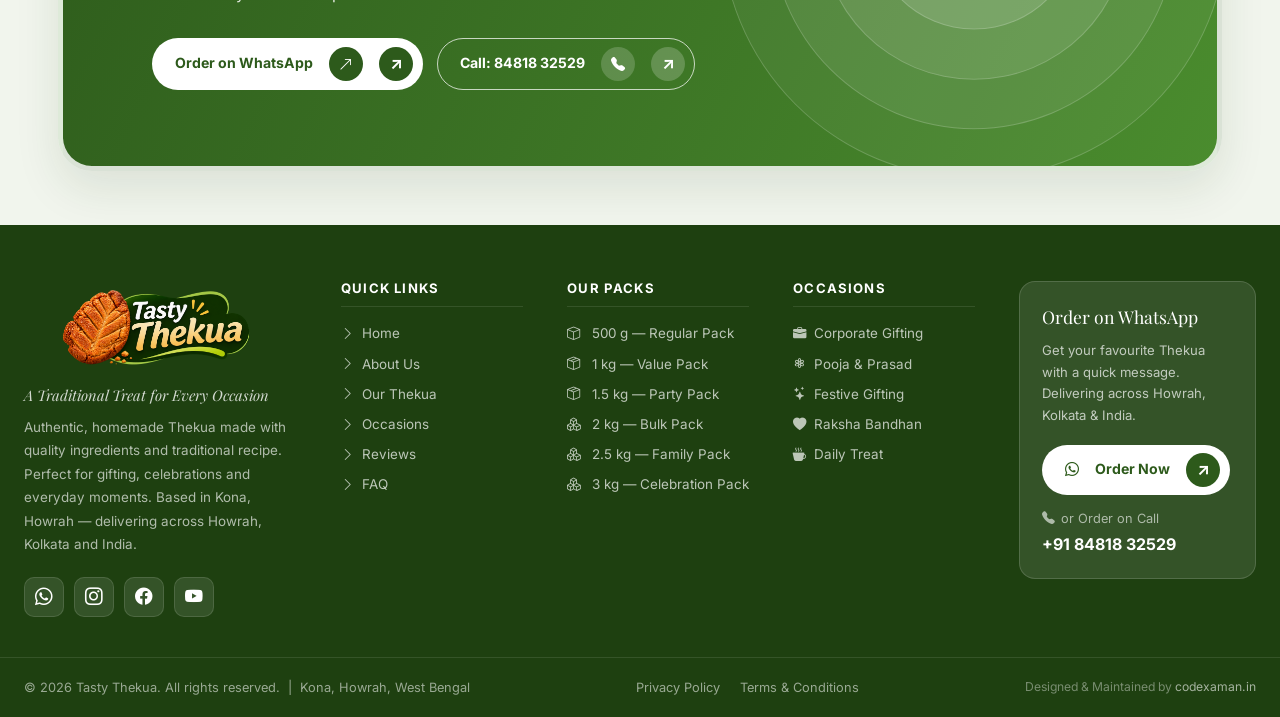
==== commit 9bc3938c: "Re-enable Trail Pack first-visit popup" ====
--- a/index.html
+++ b/index.html
@@ -39,7 +39,6 @@
   <link rel="stylesheet" href="https://cdn.jsdelivr.net/npm/swiper@11.1.4/swiper-bundle.min.css" />
   <link rel="stylesheet" href="assets/css/style.css">
 
-  <!--
   <!-- Trail Pack First-Visit Popup -->
   <style>
     .trail-promo-overlay {
@@ -110,7 +109,6 @@
       <a class="trail-promo-order" href="https://wa.me/918481832529?text=Hi!%20I%27d%20like%20to%20order%20the%20Trail%20Pack." target="_blank" rel="noopener noreferrer">Order Now</a>
     </div>
   </div>
-  -->
 
   <!-- ═══ NAVBAR ═══ -->
   <nav id="navbar" aria-label="Main navigation">
@@ -1107,12 +1105,11 @@
 
   <script>
 
-    /*
     // ── TRAIL PACK FIRST-VISIT POPUP ──
     (() => {
       const popup = document.getElementById('trailPromoModal');
       const closeBtn = document.getElementById('trailPromoClose');
-      const storageKey = 'tastyThekuaTrailPopupSeen_v2';
+      const storageKey = 'tastyThekuaTrailPopupSeen_v3';
       if (!popup) return;
       let alreadySeen = false;
       try { alreadySeen = localStorage.getItem(storageKey) === 'yes'; } catch (error) {}
@@ -1139,8 +1136,6 @@
         document.body.style.overflow = 'hidden';
       }, 900);
     })();
-
-    */
 
     // ── NAVBAR SCROLL ──
     window.addEventListener('scroll', () => {
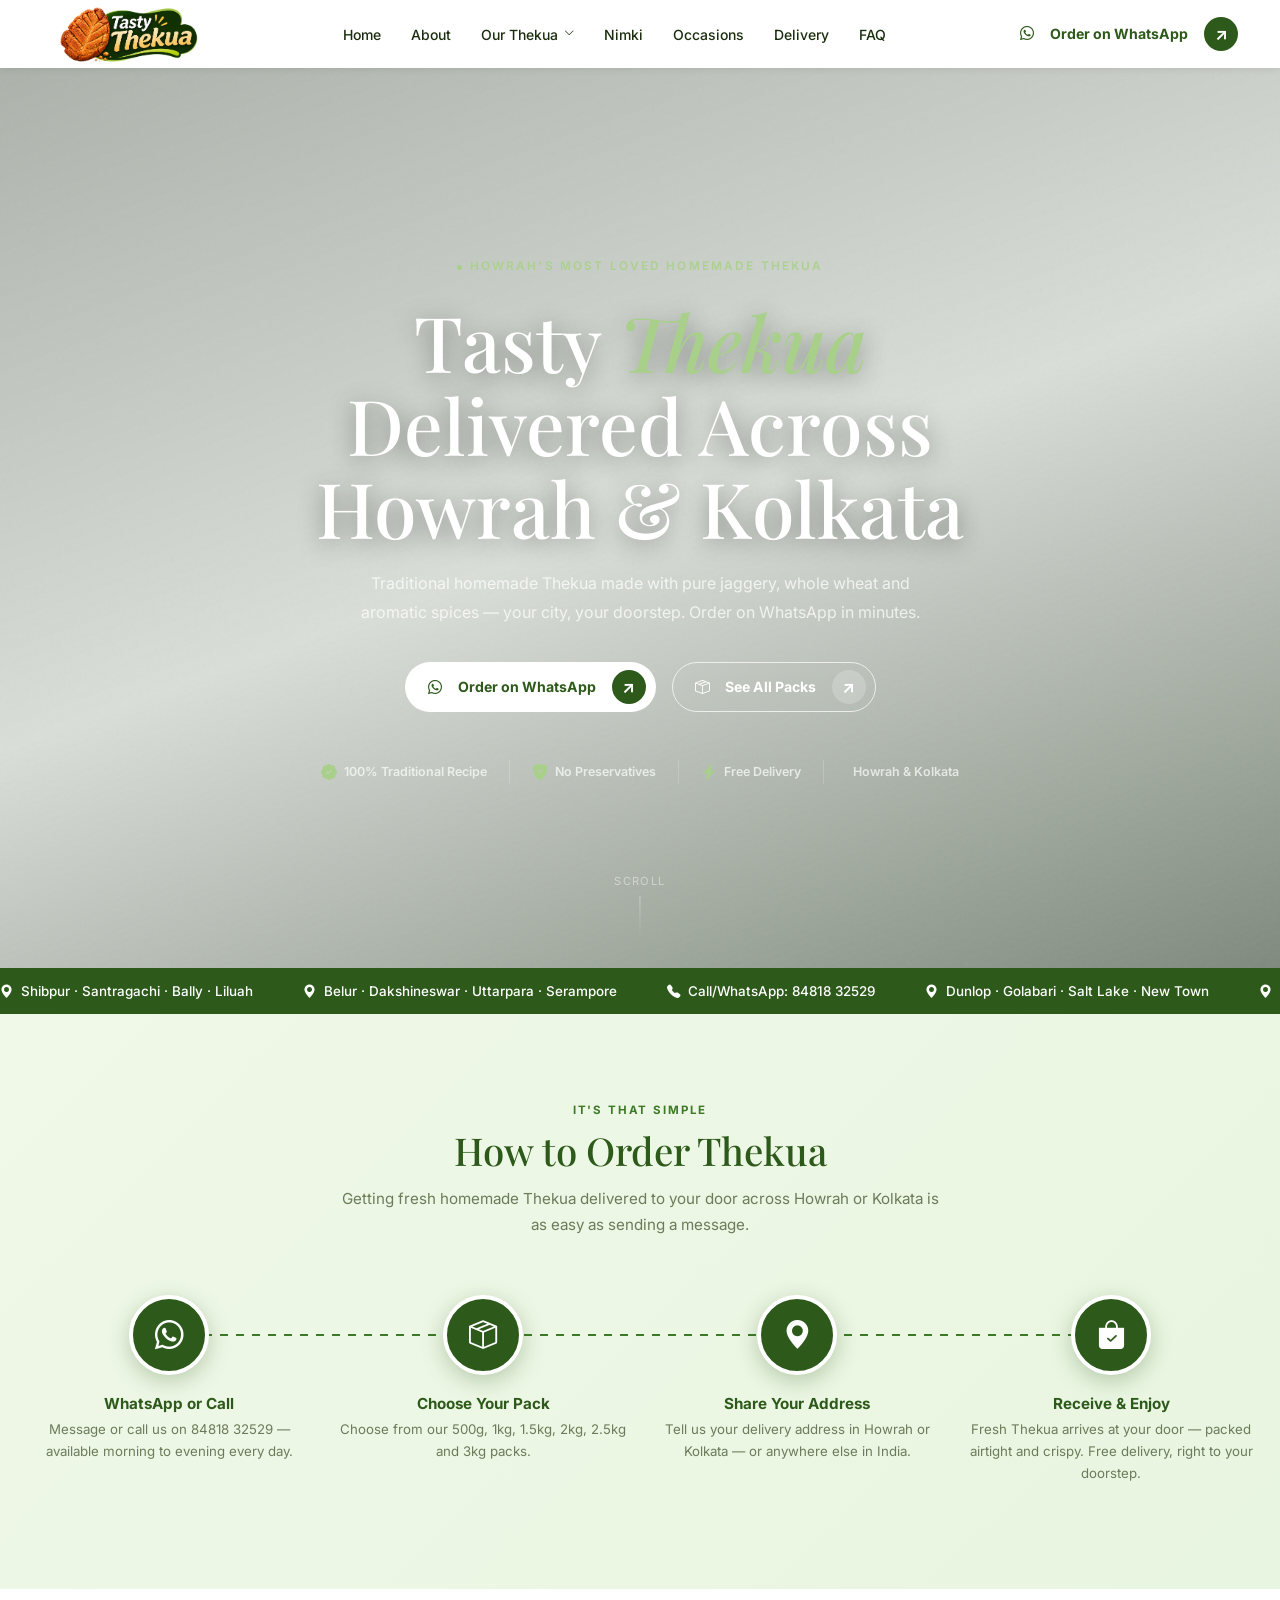
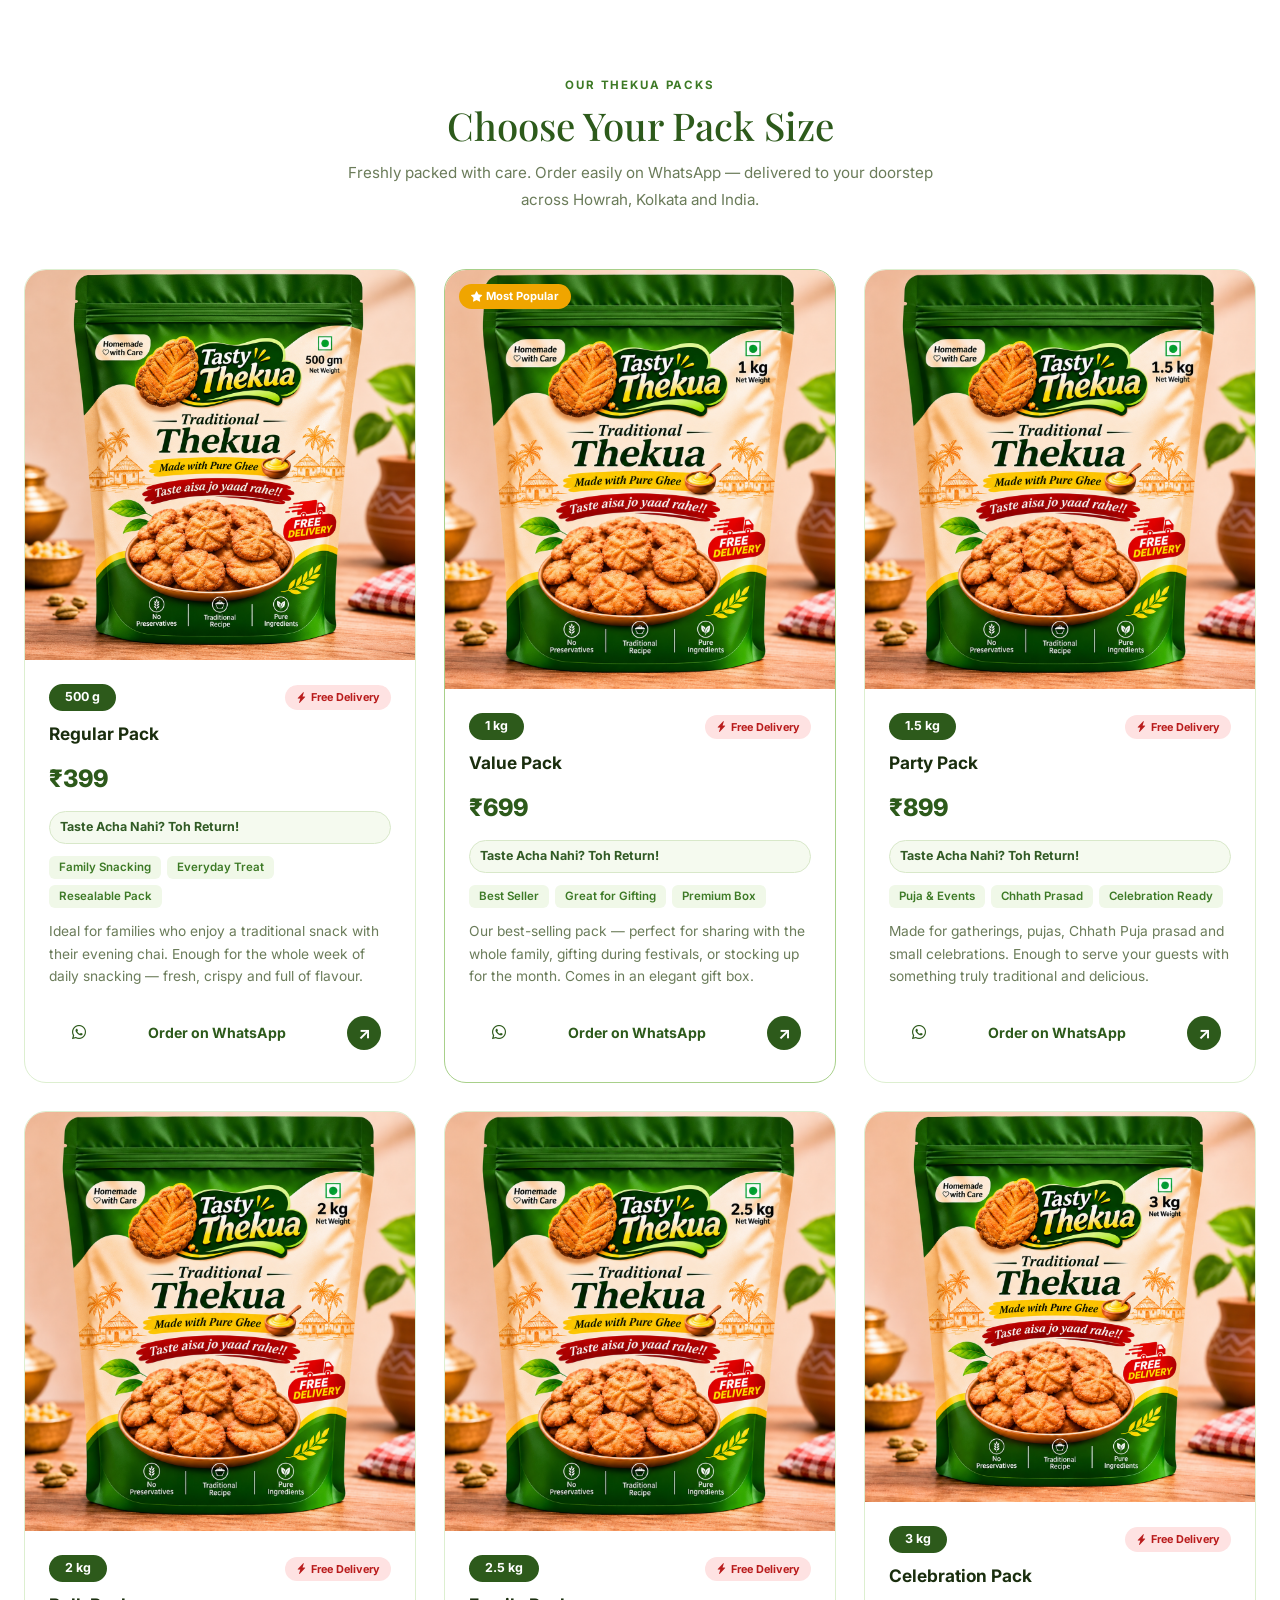
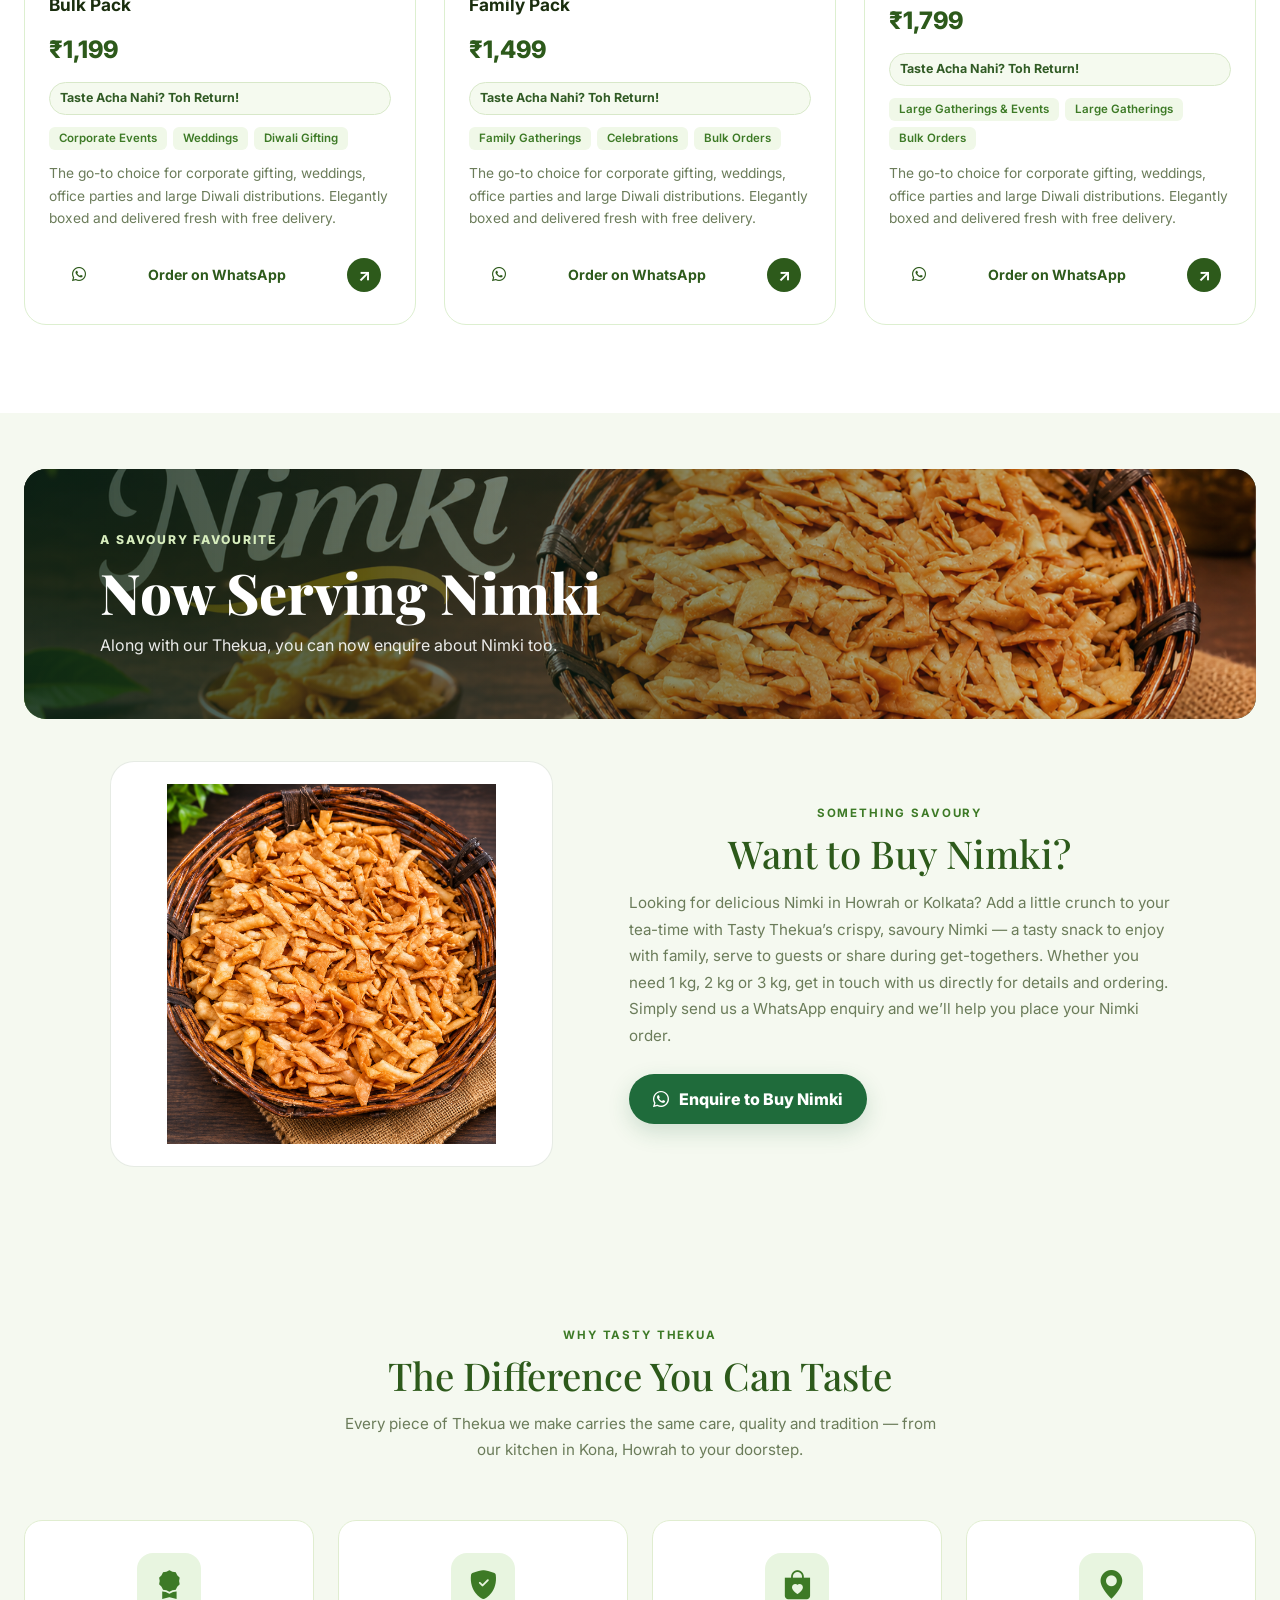
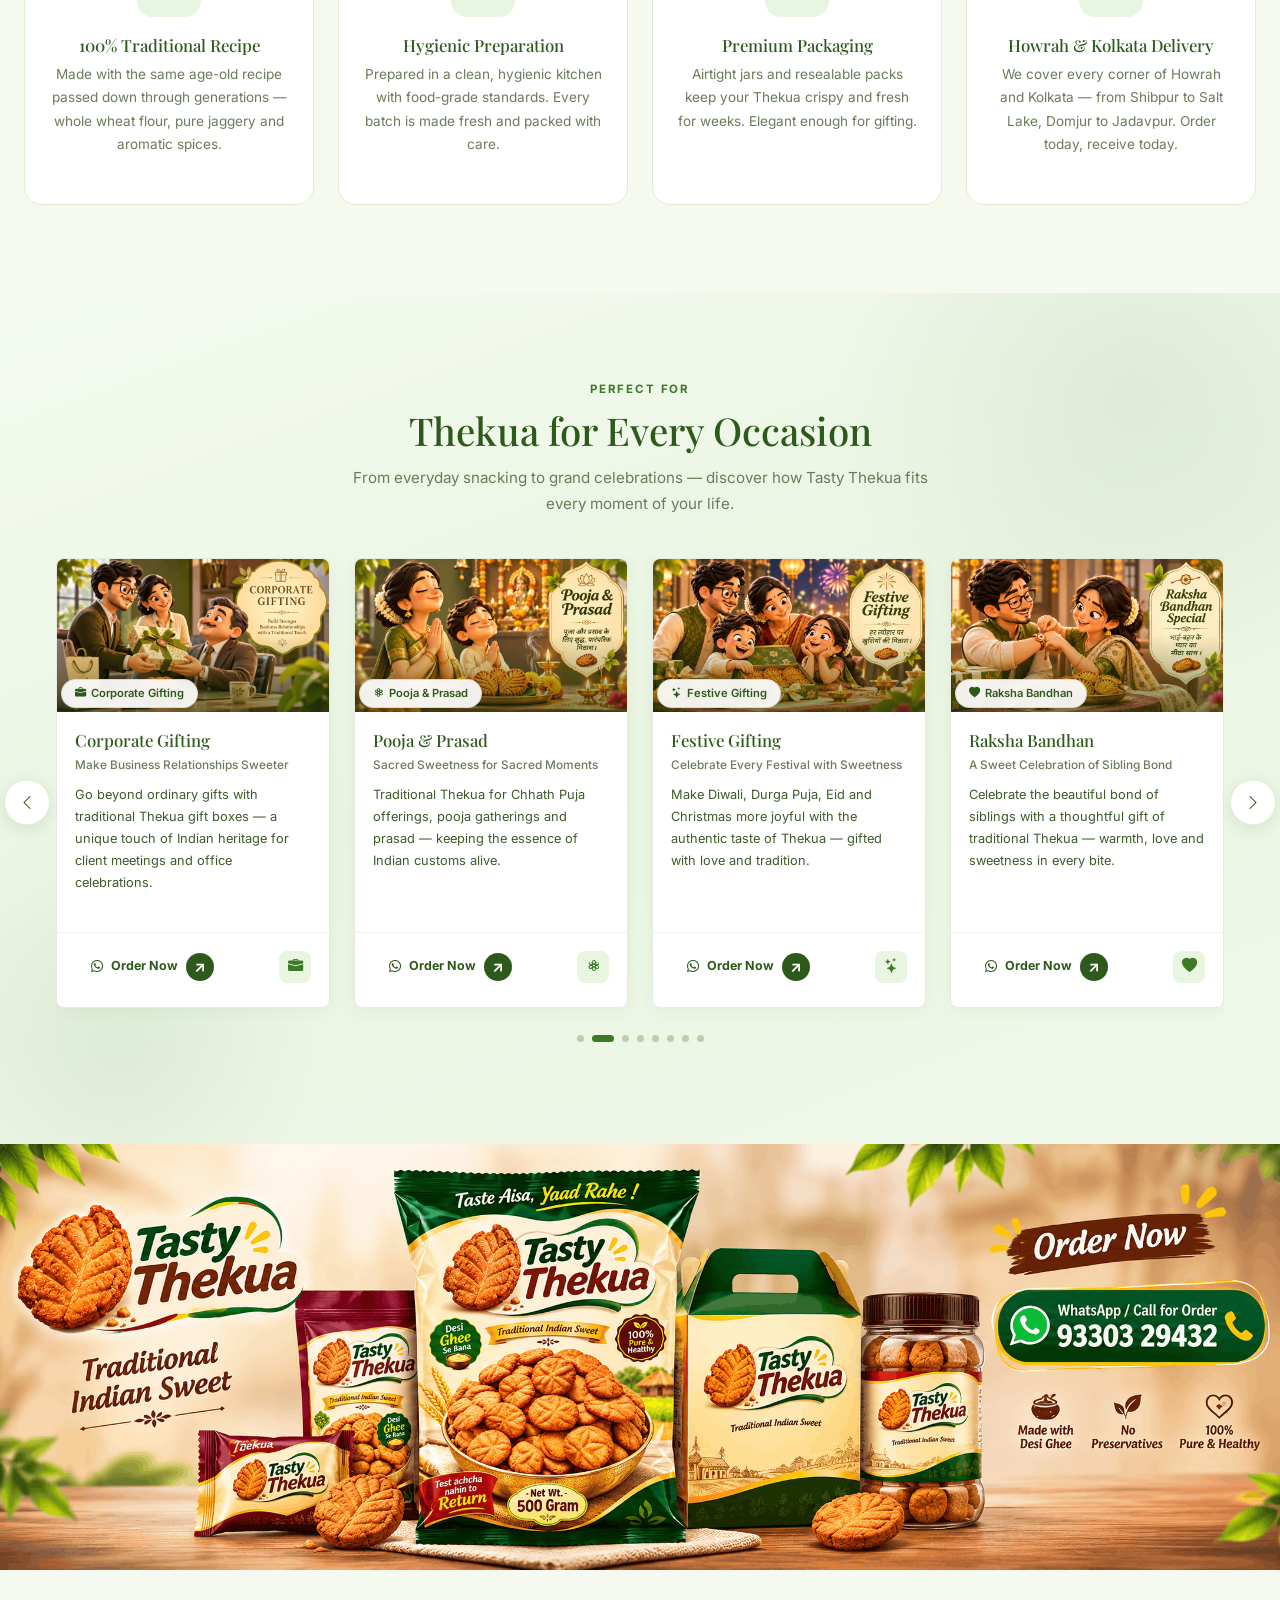
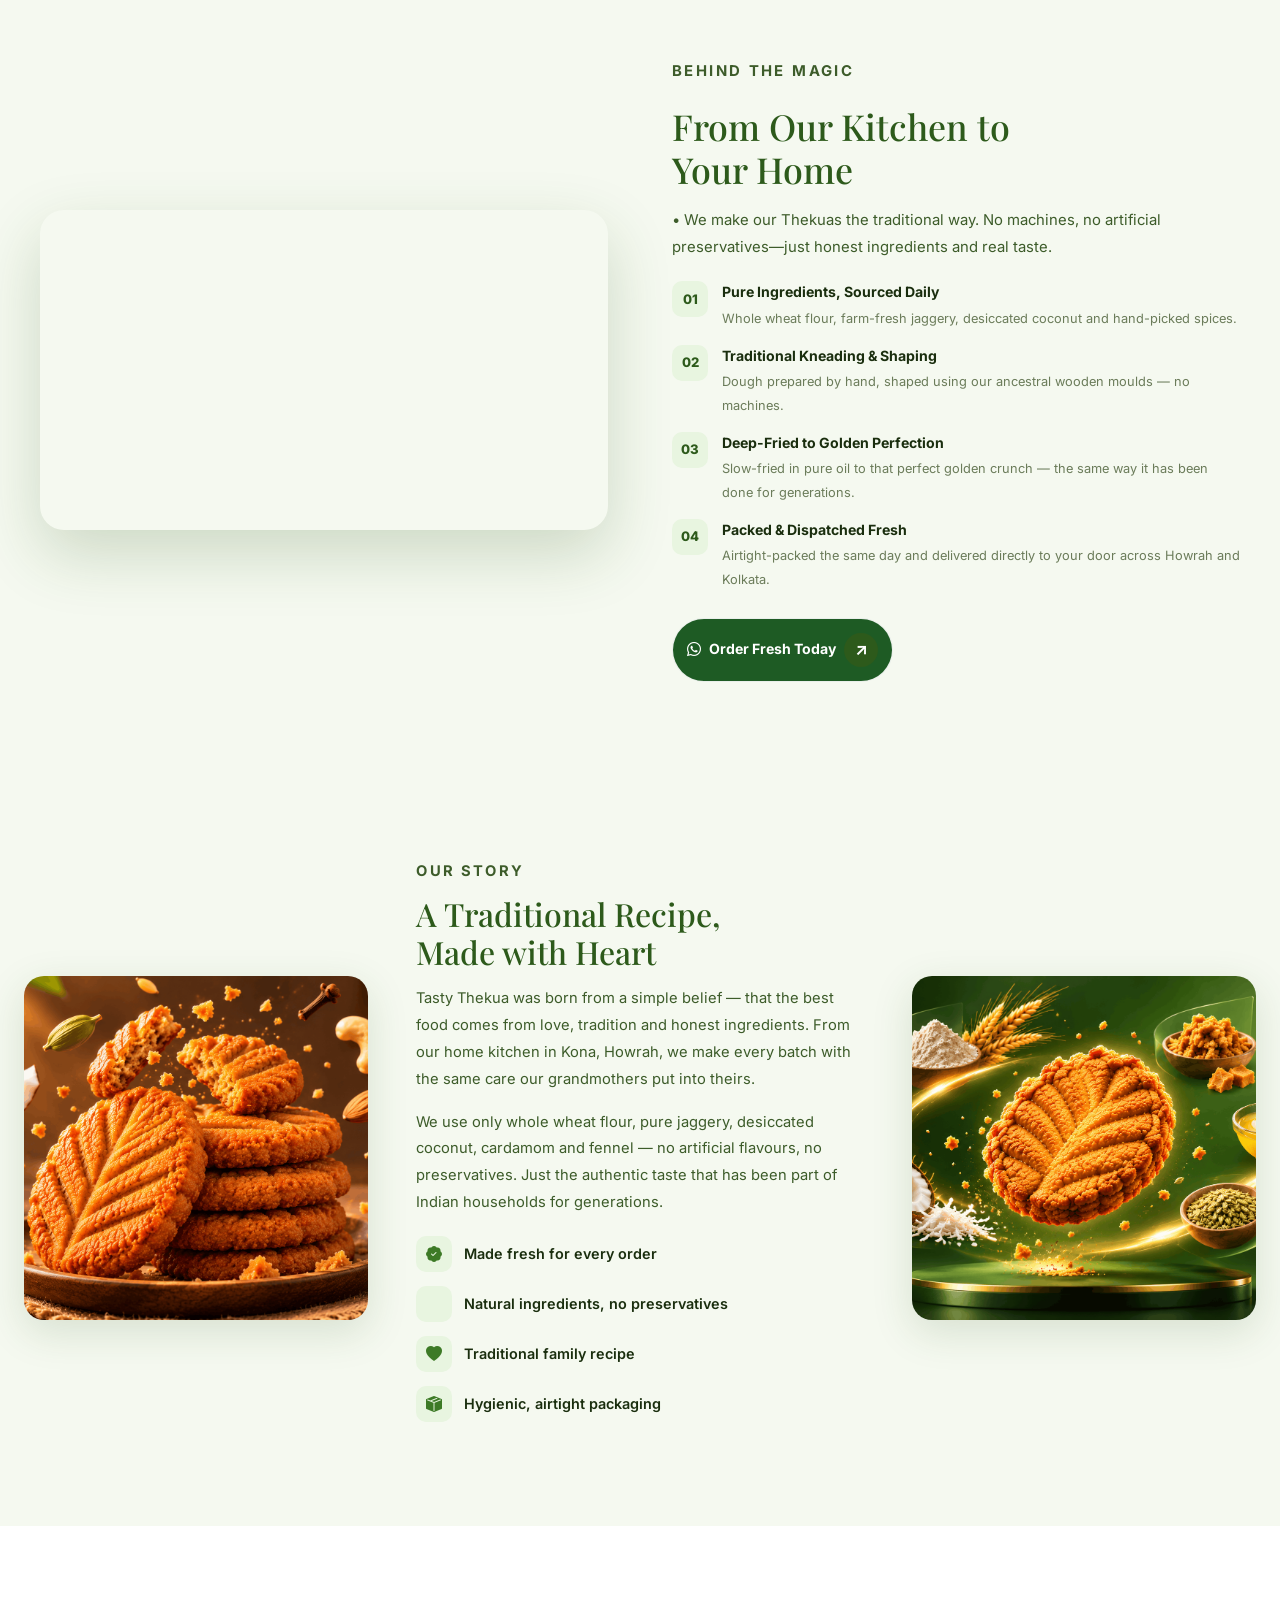
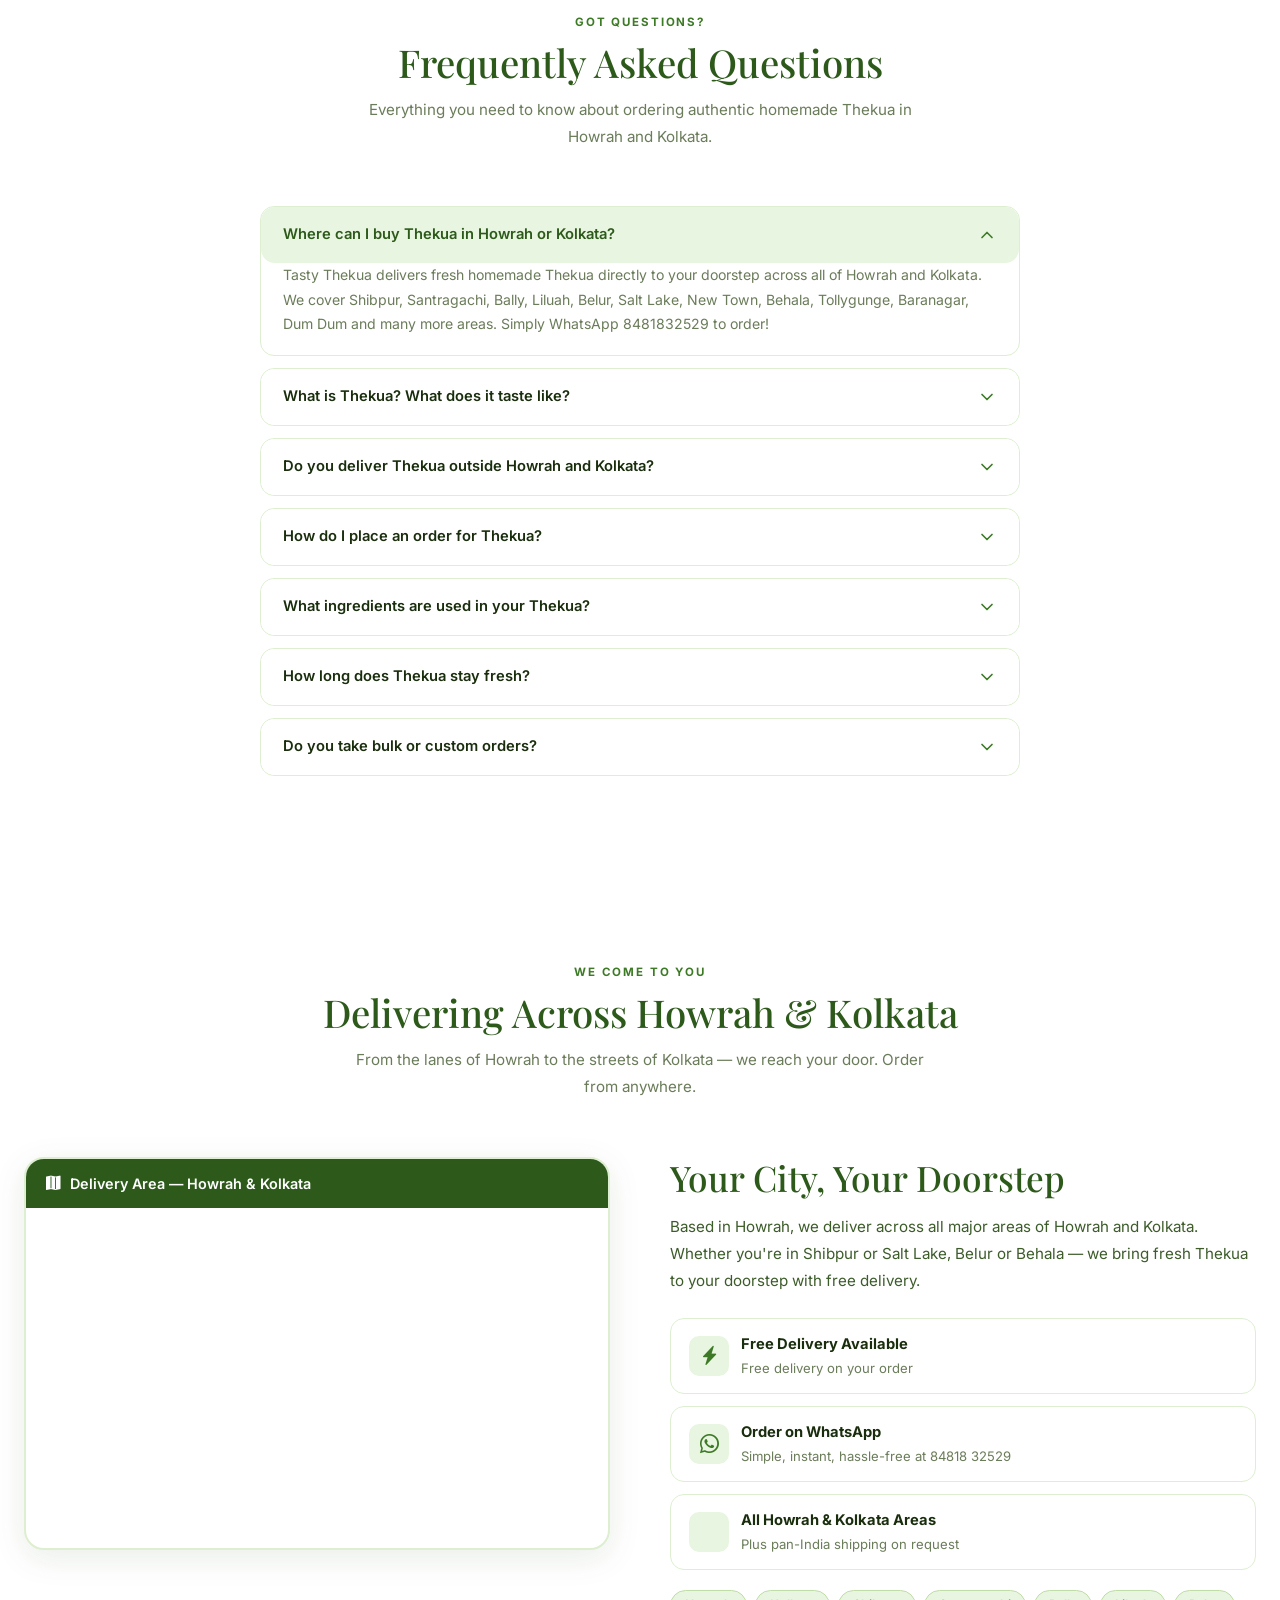
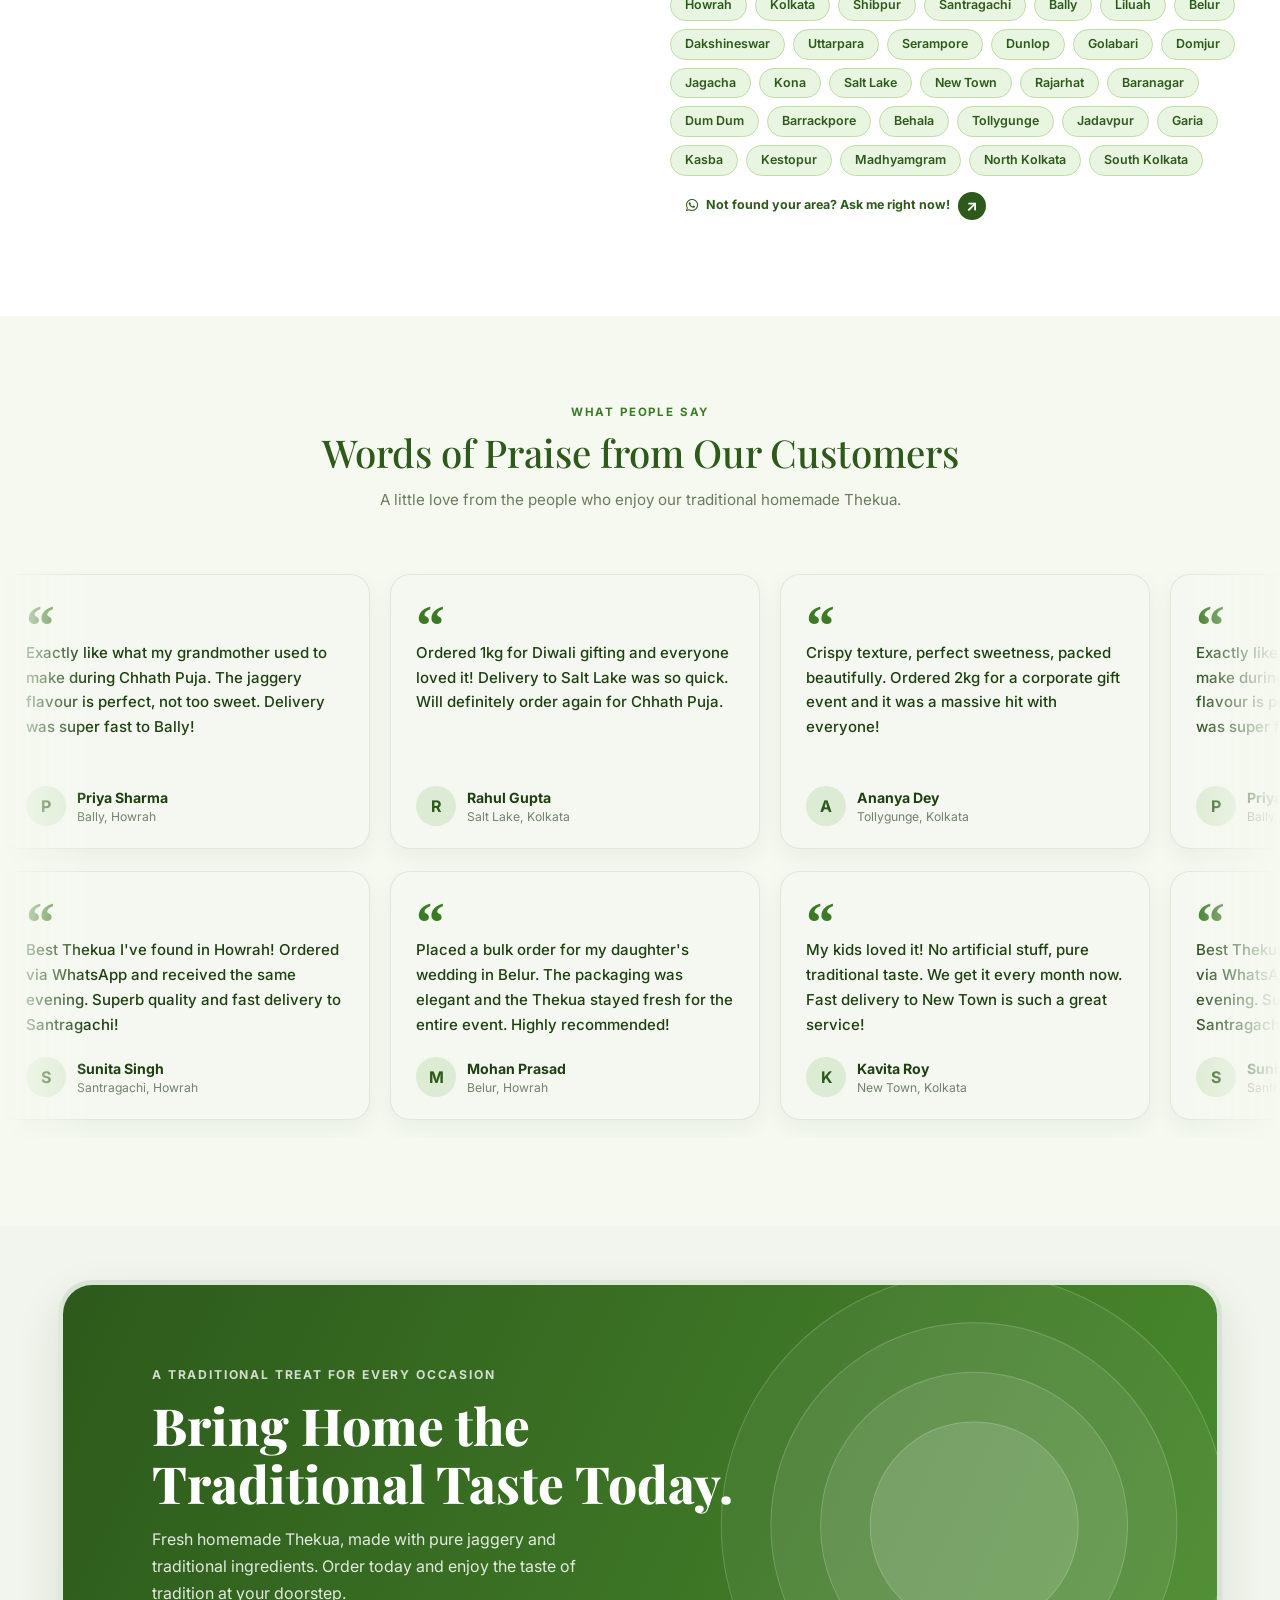
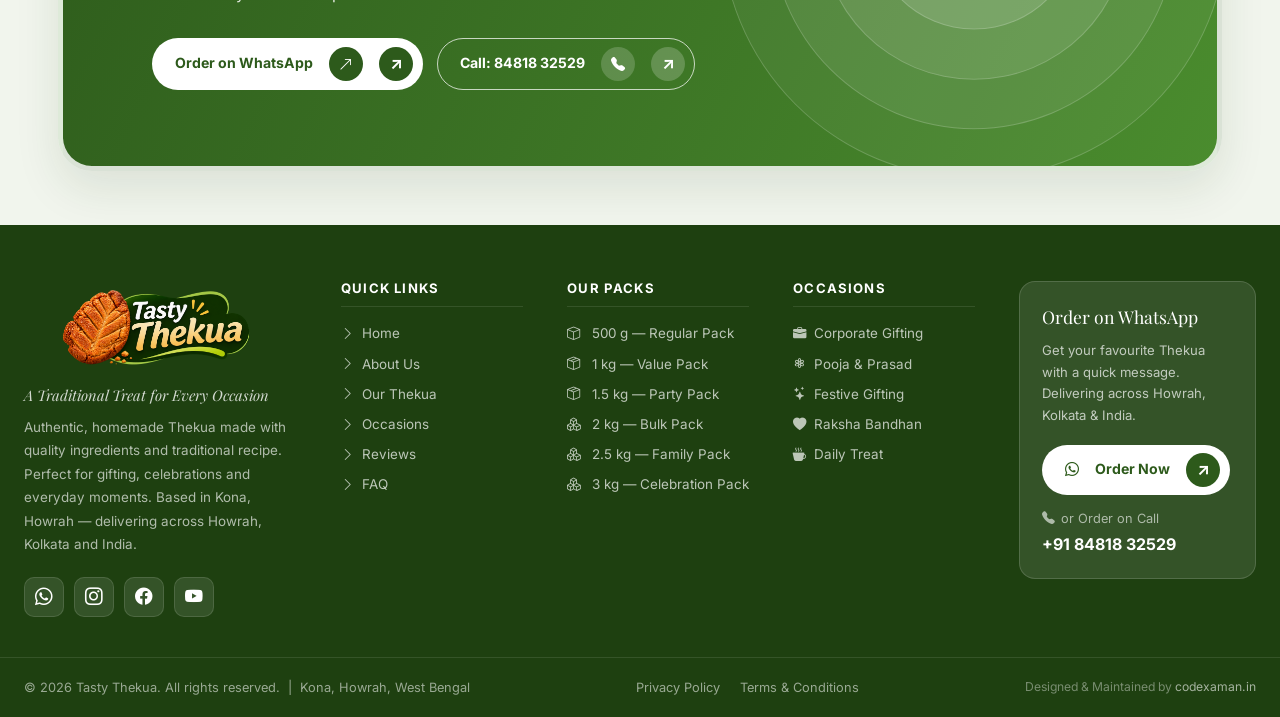
==== commit 439a17e2: "sadf" ====
--- a/index.html
+++ b/index.html
@@ -99,7 +99,7 @@
 
 
   <!-- Trail Pack First-Visit Popup -->
-  <div class="trail-promo-overlay" id="trailPromoModal" aria-hidden="true">
+  <!-- <div class="trail-promo-overlay" id="trailPromoModal" aria-hidden="true">
     <div class="trail-promo-modal" role="dialog" aria-modal="true" aria-labelledby="trailPromoTitle">
       <button class="trail-promo-close" id="trailPromoClose" type="button" aria-label="Close popup">&times;</button>
       <img class="trail-promo-image" src="assets/images/trail.png" alt="Tasty Thekua Trail Pack">
@@ -108,7 +108,7 @@
       <p class="trail-promo-copy">Discover the traditional taste of homemade Thekua. Order your pack today!</p>
       <a class="trail-promo-order" href="https://wa.me/918481832529?text=Hi!%20I%27d%20like%20to%20order%20the%20Trail%20Pack." target="_blank" rel="noopener noreferrer">Order Now</a>
     </div>
-  </div>
+  </div> -->
 
   <!-- ═══ NAVBAR ═══ -->
   <nav id="navbar" aria-label="Main navigation">
